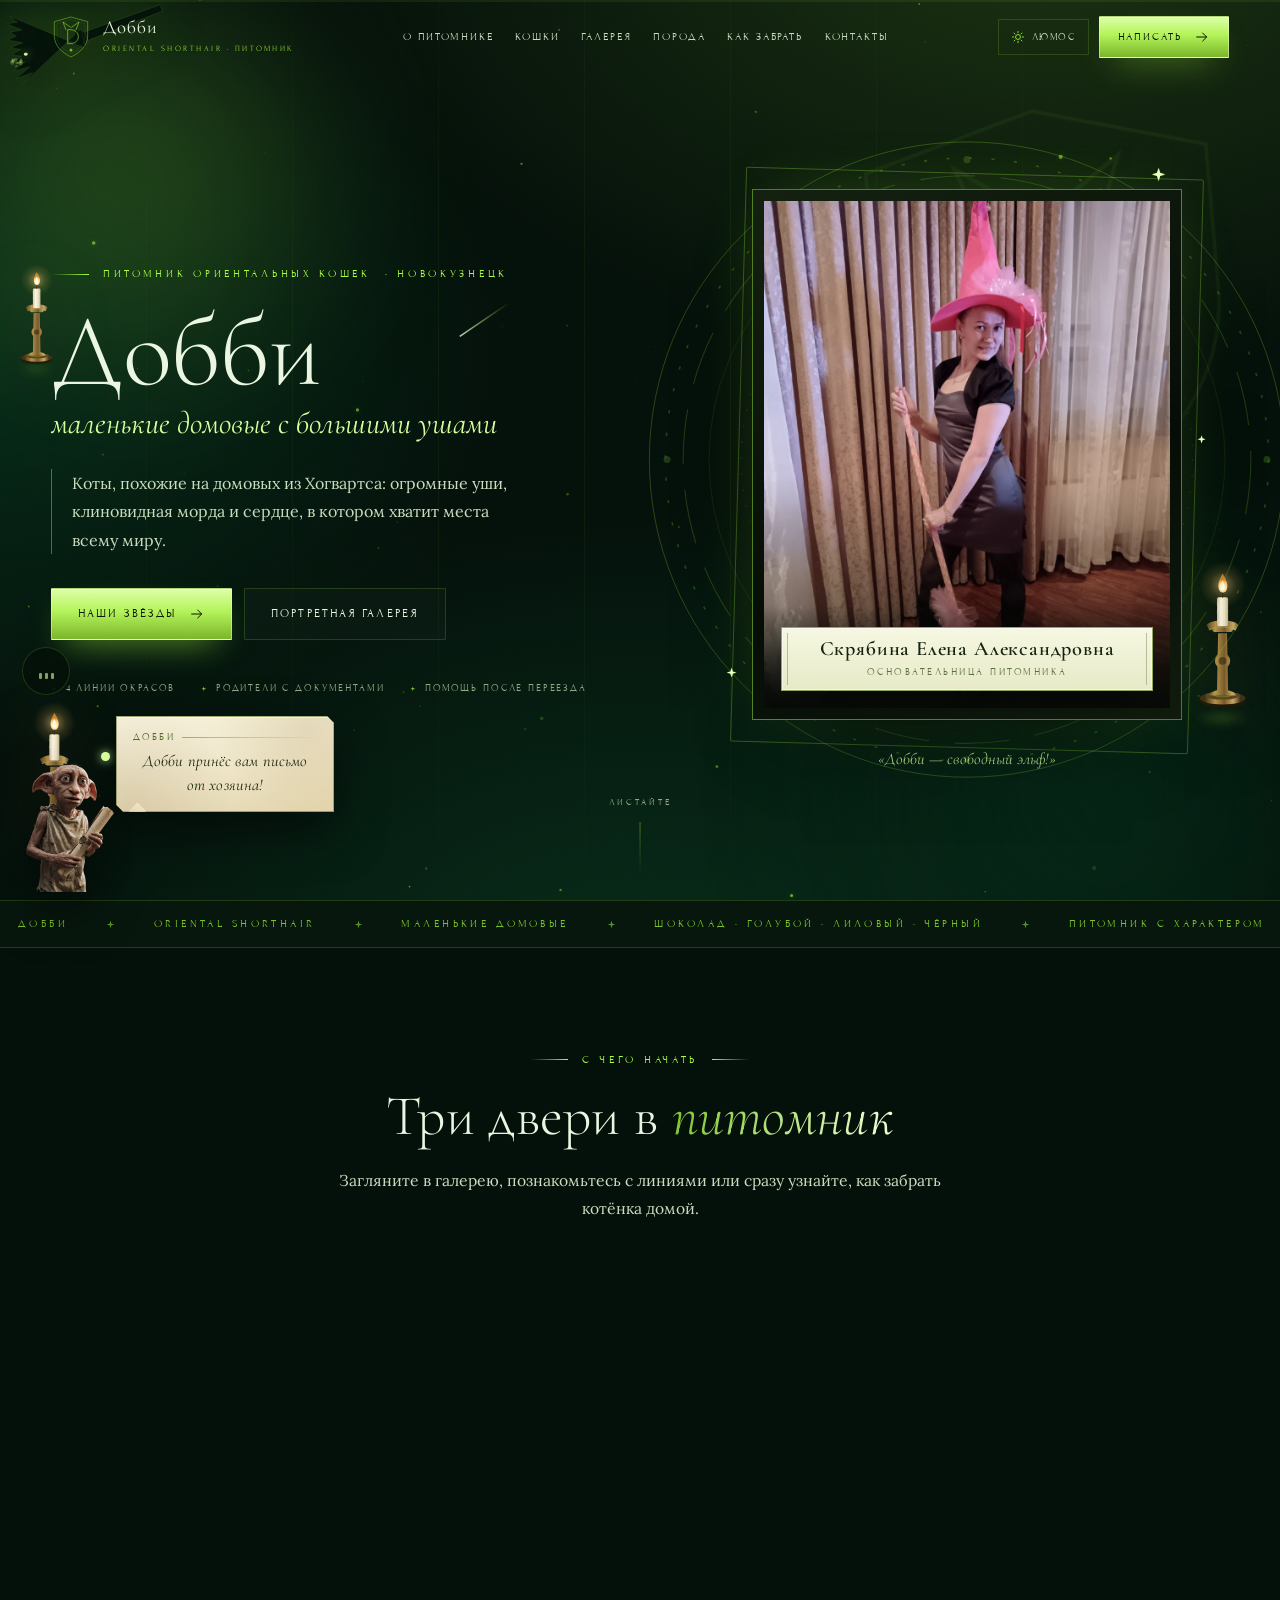
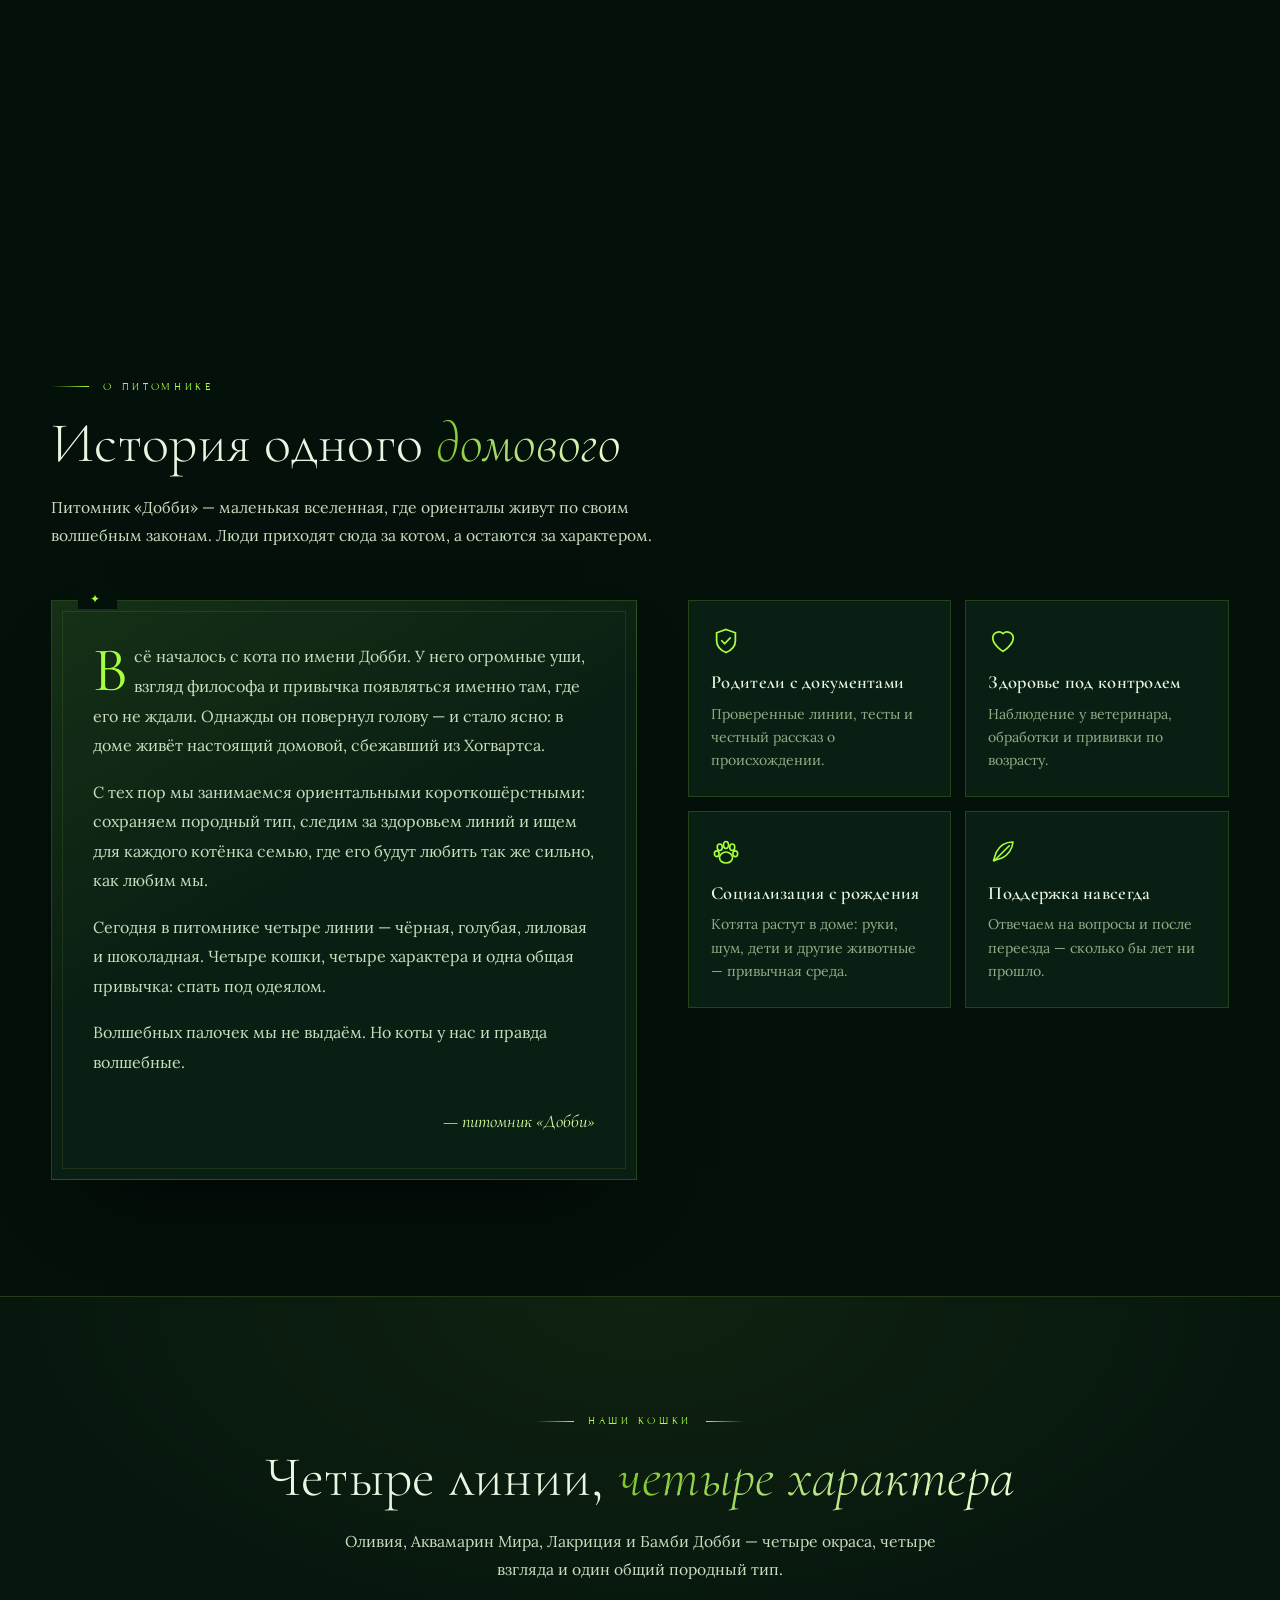
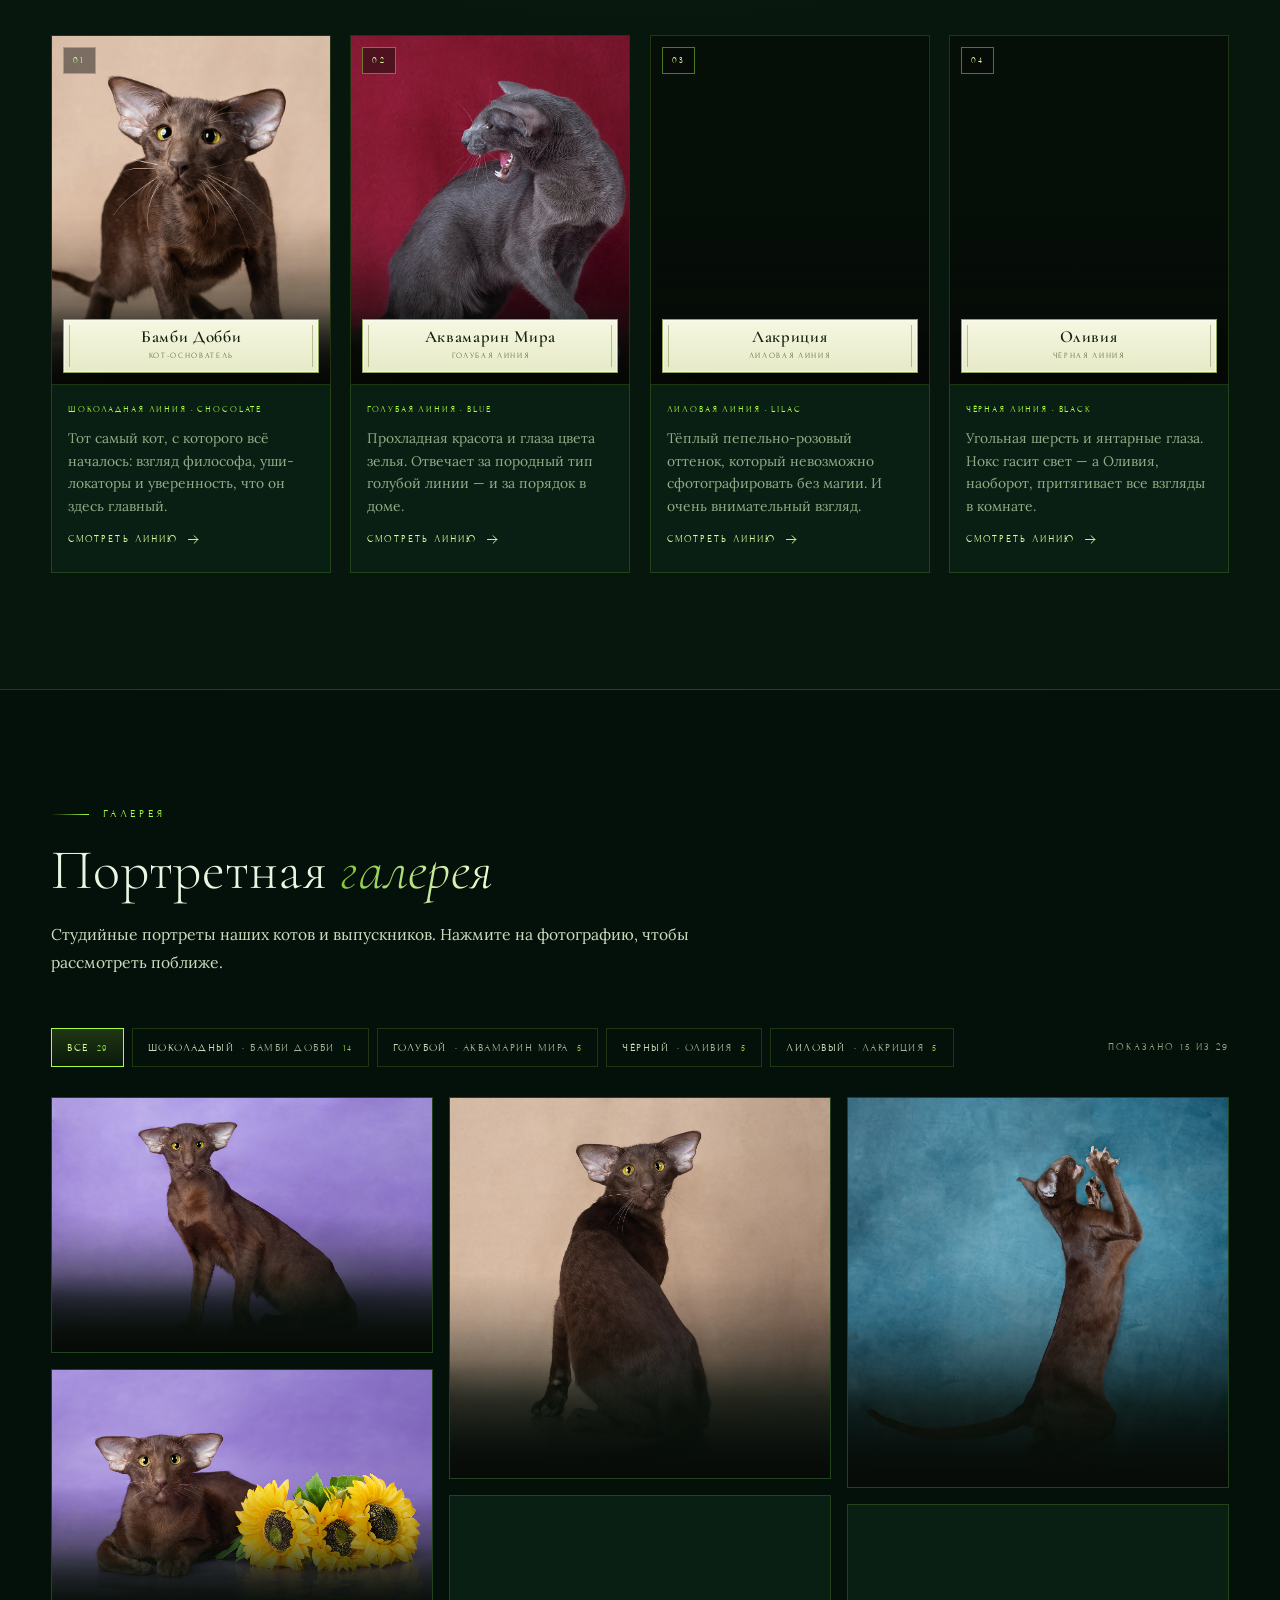
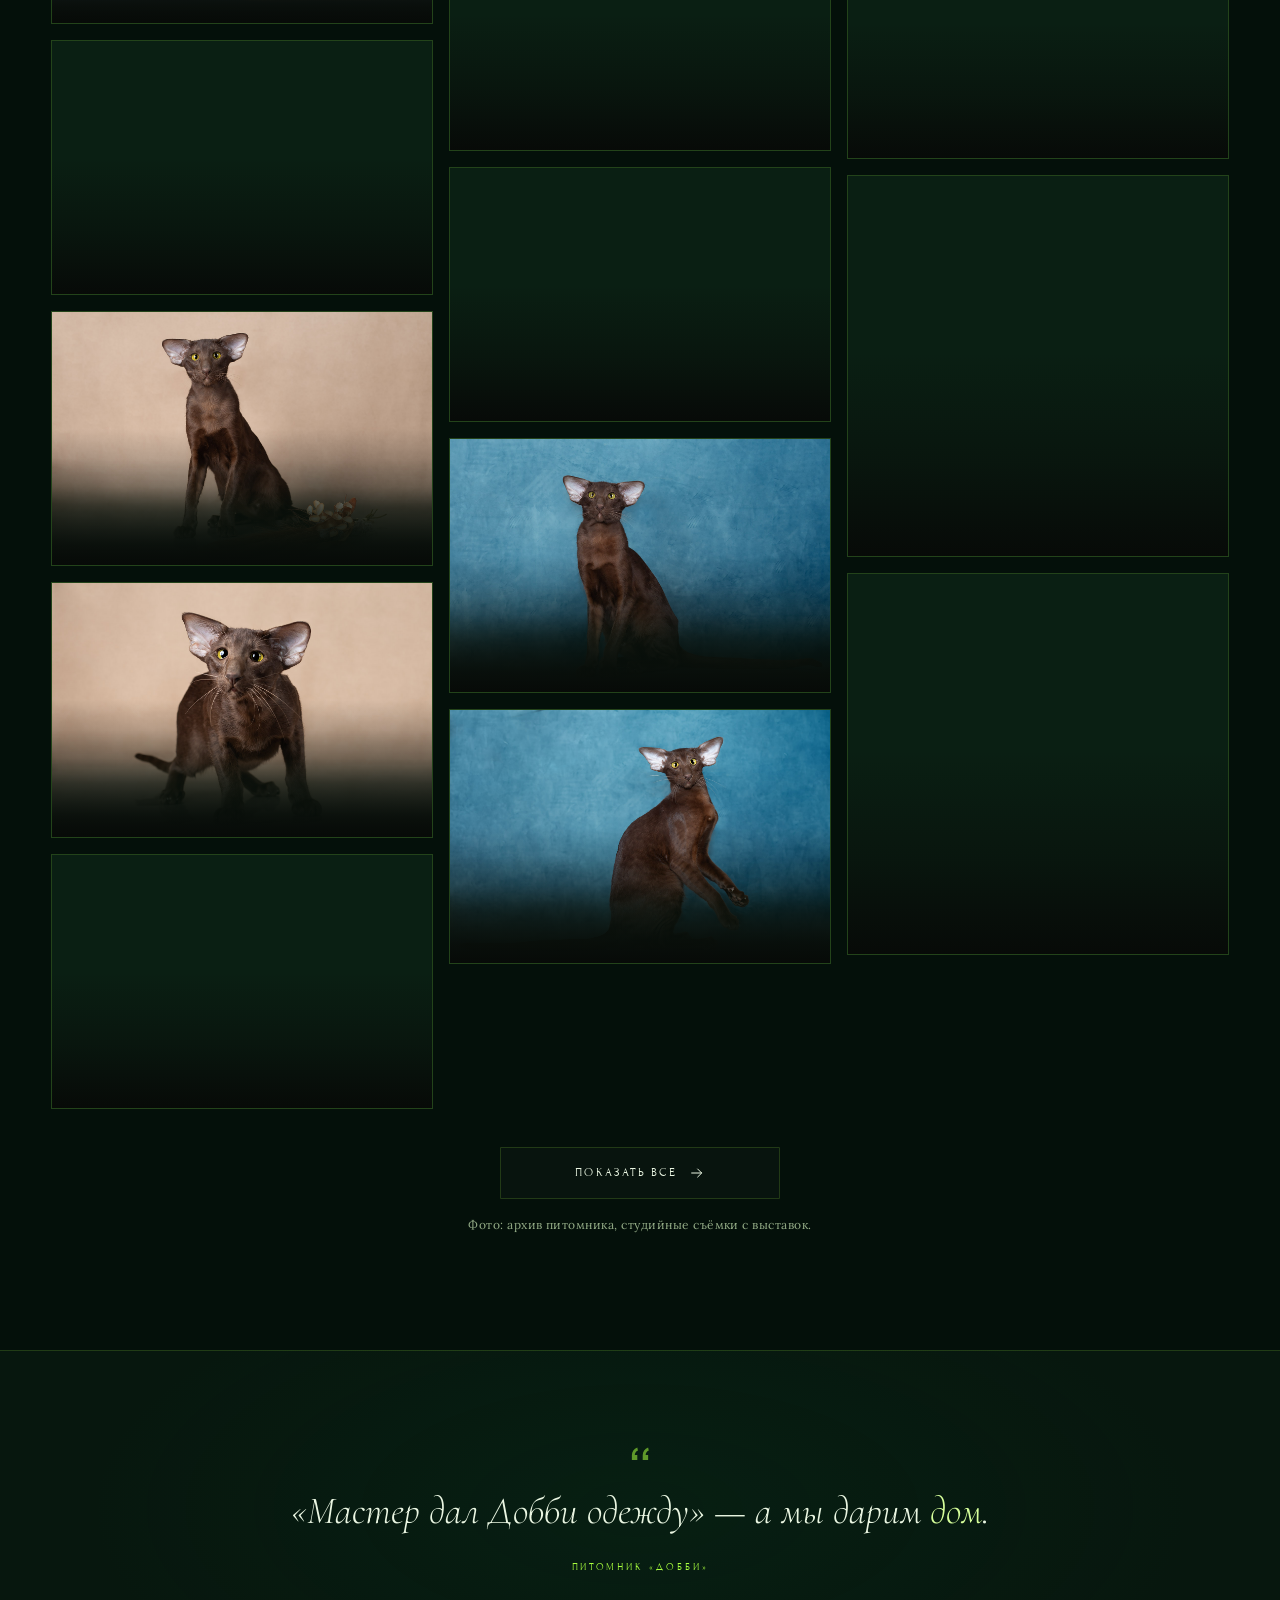
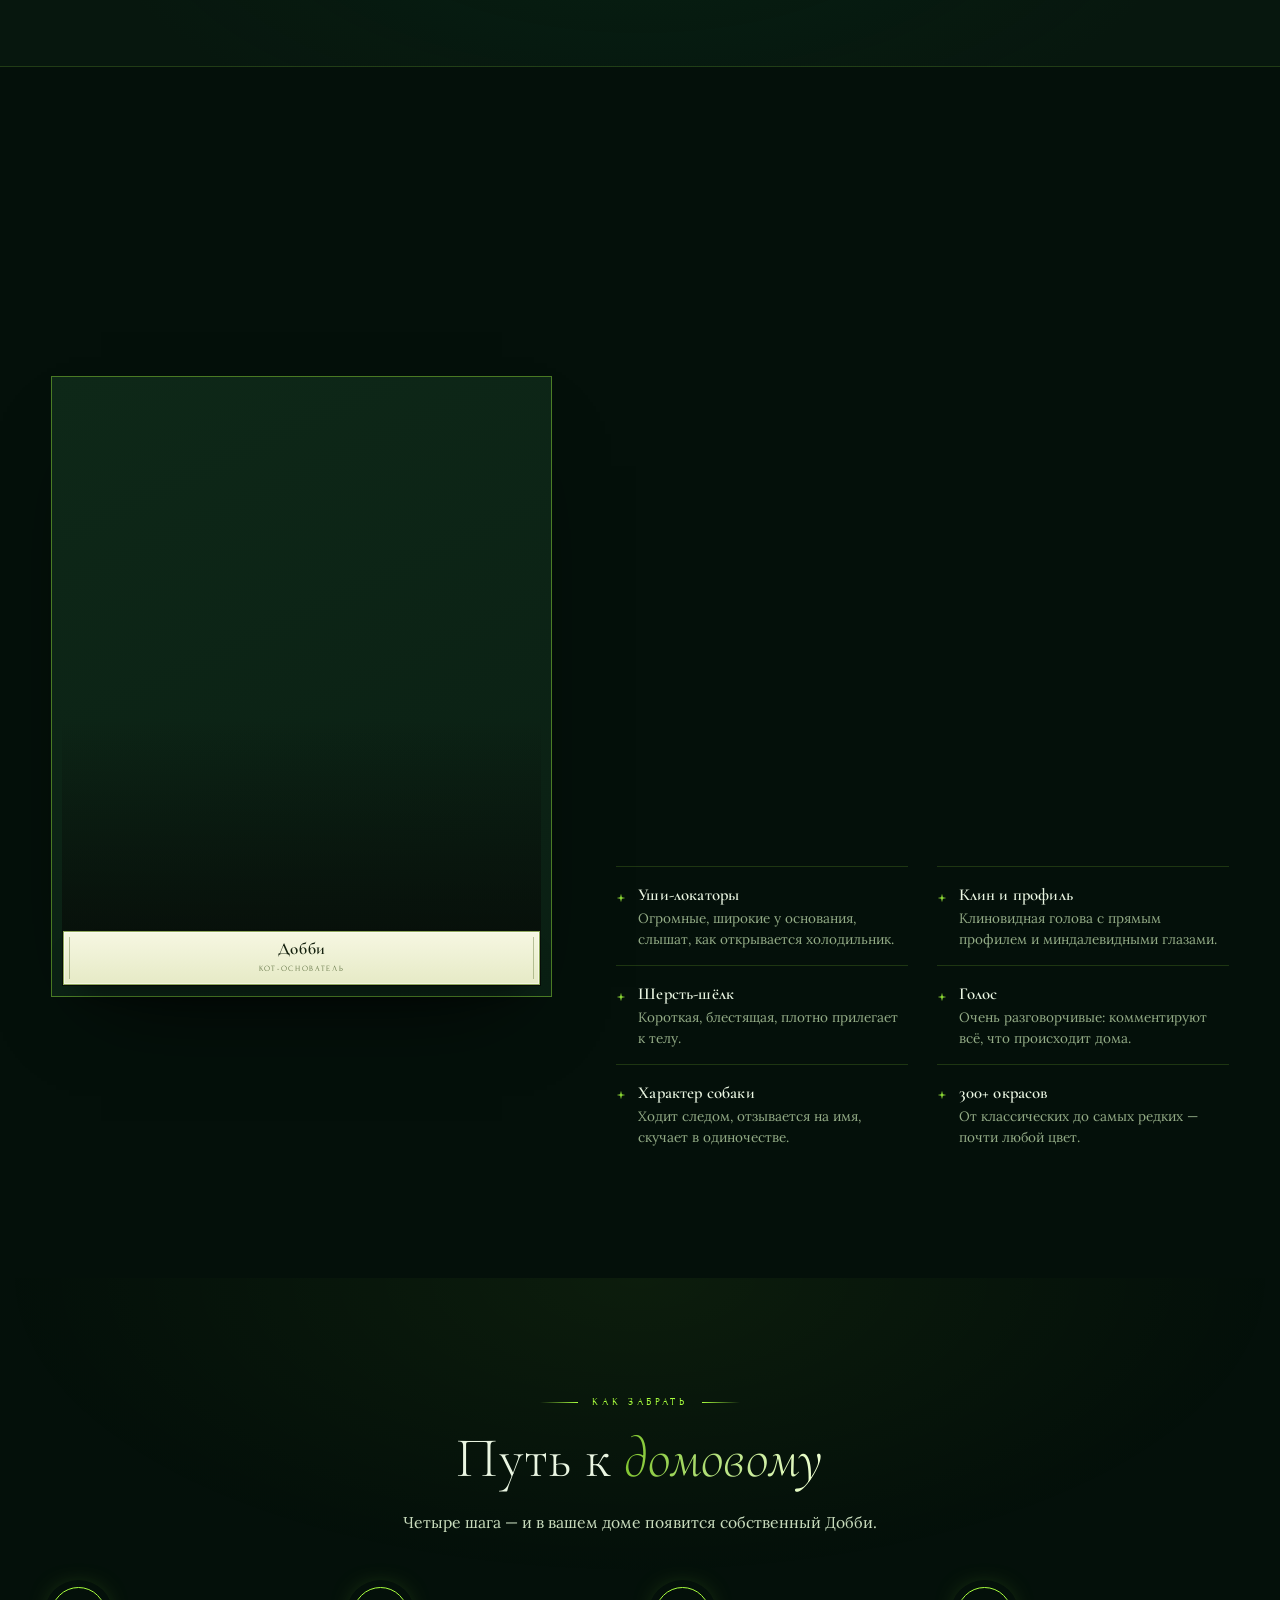
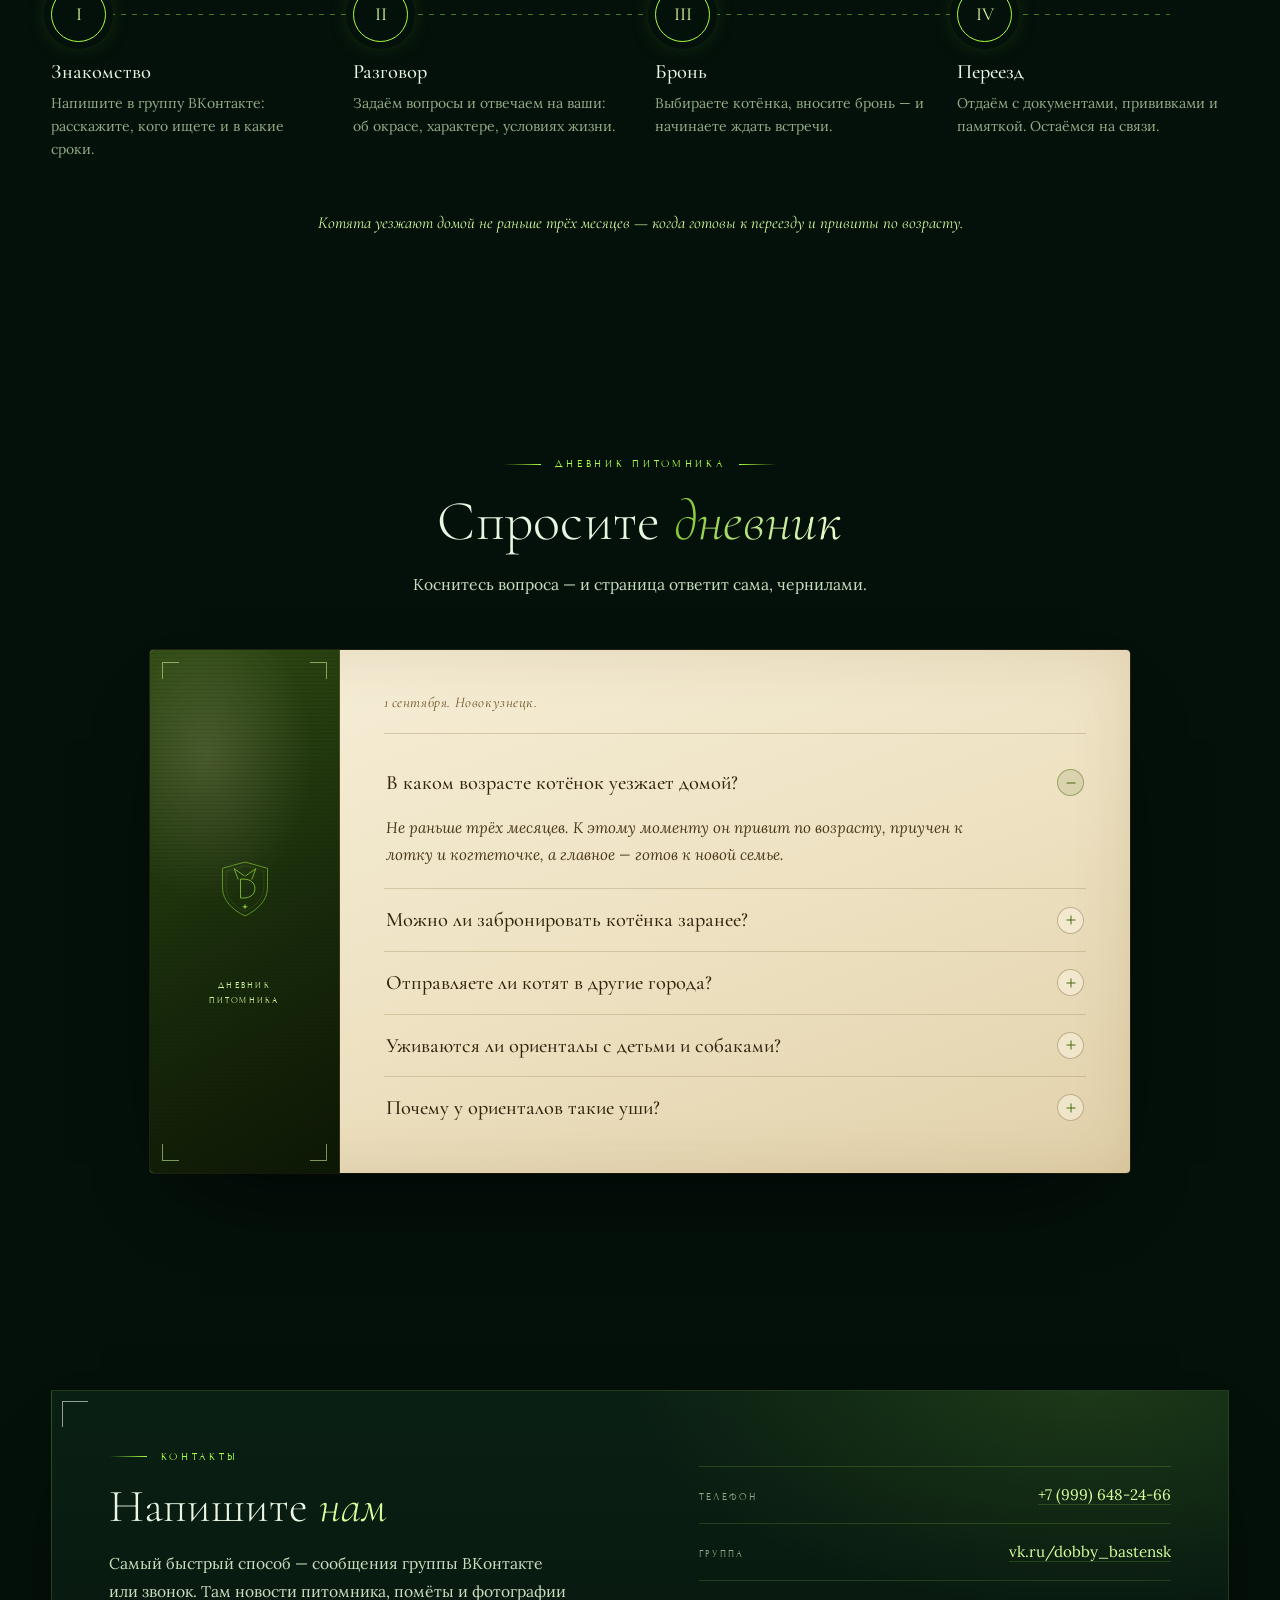
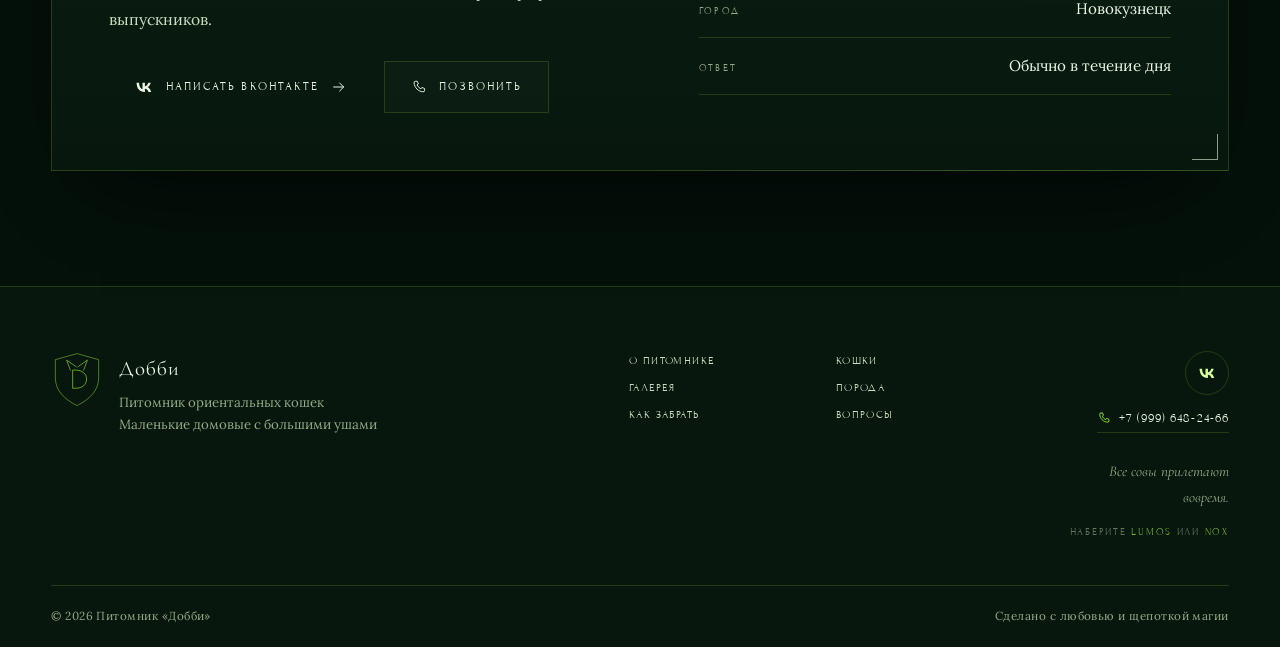
==== index.html @ 5936ac5d "Add files via upload" ====
<!DOCTYPE html>
<html lang="ru" data-theme="dark">
<head>
<meta charset="utf-8">
<meta name="viewport" content="width=device-width, initial-scale=1">
<title>Питомник ориентальных кошек «Добби» — Новокузнецк</title>
<meta name="description" content="Питомник ориентальных кошек «Добби» в Новокузнецке: шоколадная, голубая, лиловая и чёрная линии. Коты с характером домового из Хогвартса — огромные уши, клиновидная морда и сердце нараспашку.">
<meta name="theme-color" content="#04100a">
<meta name="color-scheme" content="dark light">
<meta property="og:type" content="website">
<meta property="og:title" content="Питомник ориентальных кошек «Добби»">
<meta property="og:description" content="Маленькие домовые с огромными ушами. Ориенталы шоколадного, голубого, лилового и чёрного окрасов.">
<meta property="og:image" content="assets/img/full/dobby-2292.jpg">
<meta property="og:locale" content="ru_RU">
<meta property="og:site_name" content="Питомник «Добби»">
<link rel="icon" href="data:image/svg+xml,%3Csvg xmlns='http://www.w3.org/2000/svg' viewBox='0 0 64 64'%3E%3Crect width='64' height='64' rx='12' fill='%2304100a'/%3E%3Cpath d='M32 8 54 15v17c0 12-9 19-22 24C19 51 10 44 10 32V15z' fill='none' stroke='%23a8ff3e' stroke-width='2'/%3E%3Ctext x='32' y='43' font-family='Georgia,serif' font-size='26' fill='%23d6ff9b' text-anchor='middle'%3ED%3C/text%3E%3C/svg%3E">
<link rel="preload" as="image" href="assets/img/full/dobby-2292.jpg">
<link rel="stylesheet" href="assets/css/fonts.css">
<link rel="stylesheet" href="assets/css/style.css">
<script>if (location.search.indexOf("static") !== -1) document.documentElement.classList.add("static");</script>
<script type="application/ld+json">
{
  "@context": "https://schema.org",
  "@type": "Organization",
  "name": "Питомник ориентальных кошек «Добби»",
  "alternateName": "Dobby Oriental Cattery",
  "description": "Питомник ориентальных короткошёрстных кошек: шоколадная, голубая, лиловая и чёрная линии.",
  "telephone": "+7-999-648-24-66",
  "address": {
    "@type": "PostalAddress",
    "addressLocality": "Новокузнецк",
    "addressCountry": "RU"
  },
  "sameAs": ["https://vk.ru/dobby_bastensk"],
  "logo": "assets/img/full/dobby-2292.jpg"
}
</script>
</head>
<body>

<a class="skip" href="#about">Перейти к содержанию</a>
<div class="grain" aria-hidden="true"></div>
<div class="cursor-glow" id="cursorGlow" aria-hidden="true"></div>

<canvas class="spark-layer" id="sparks" aria-hidden="true"></canvas>
<div class="progress" aria-hidden="true"><span class="progress__bar" id="progressBar"></span></div>

<div class="rail" id="rail" aria-hidden="true">
  <span class="rail__line"><i class="rail__fill" id="railFill"></i></span>
  <span class="rail__paw" data-at="0.2"><svg class="icon"><use href="#i-paw"></use></svg></span>
  <span class="rail__paw" data-at="0.44"><svg class="icon"><use href="#i-paw"></use></svg></span>
  <span class="rail__paw" data-at="0.68"><svg class="icon"><use href="#i-paw"></use></svg></span>
  <span class="rail__paw" data-at="0.9"><svg class="icon"><use href="#i-paw"></use></svg></span>
  <span class="rail__tip" id="railTip"></span>
</div>

<svg width="0" height="0" class="sprite" aria-hidden="true" focusable="false">
  <defs>
    <symbol id="i-star4" viewBox="0 0 24 24"><path d="M12 1.6l2.05 8.35L22.4 12l-8.35 2.05L12 22.4l-2.05-8.35L1.6 12l8.35-2.05z"/></symbol>
    <symbol id="i-arrow" viewBox="0 0 24 24"><path d="M4 12h15M13 6l6 6-6 6" fill="none" stroke="currentColor" stroke-width="1.5" stroke-linecap="round" stroke-linejoin="round"/></symbol>
    <symbol id="i-up" viewBox="0 0 24 24"><path d="M12 20V5M6 11l6-6 6 6" fill="none" stroke="currentColor" stroke-width="1.4" stroke-linecap="round" stroke-linejoin="round"/></symbol>
    <symbol id="i-close" viewBox="0 0 24 24"><path d="M6 6l12 12M18 6L6 18" fill="none" stroke="currentColor" stroke-width="1.4" stroke-linecap="round"/></symbol>
    <symbol id="i-left" viewBox="0 0 24 24"><path d="M15 5l-7 7 7 7" fill="none" stroke="currentColor" stroke-width="1.4" stroke-linecap="round" stroke-linejoin="round"/></symbol>
    <symbol id="i-right" viewBox="0 0 24 24"><path d="M9 5l7 7-7 7" fill="none" stroke="currentColor" stroke-width="1.4" stroke-linecap="round" stroke-linejoin="round"/></symbol>
    <symbol id="i-sun" viewBox="0 0 24 24"><circle cx="12" cy="12" r="4.2" fill="none" stroke="currentColor" stroke-width="1.4"/><path d="M12 2.5v2.2M12 19.3v2.2M2.5 12h2.2M19.3 12h2.2M5.2 5.2l1.6 1.6M17.2 17.2l1.6 1.6M18.8 5.2l-1.6 1.6M6.8 17.2l-1.6 1.6" fill="none" stroke="currentColor" stroke-width="1.4" stroke-linecap="round"/></symbol>
    <symbol id="i-moon" viewBox="0 0 24 24"><path d="M20 14.5A8.5 8.5 0 019.5 4a8.5 8.5 0 1010.5 10.5z" fill="none" stroke="currentColor" stroke-width="1.4" stroke-linejoin="round"/></symbol>
    <symbol id="i-shield" viewBox="0 0 24 24"><path d="M12 2.8l7.5 2.6v6.3c0 4.6-3.2 7.6-7.5 9.5-4.3-1.9-7.5-4.9-7.5-9.5V5.4z" fill="none" stroke="currentColor" stroke-width="1.4"/><path d="M8.6 11.8l2.3 2.4 4.5-4.7" fill="none" stroke="currentColor" stroke-width="1.4" stroke-linecap="round" stroke-linejoin="round"/></symbol>
    <symbol id="i-heart" viewBox="0 0 24 24"><path d="M12 20.3S3.8 15.2 3.8 9.6A4.9 4.9 0 0112 6.1a4.9 4.9 0 018.2 3.5c0 5.6-8.2 10.7-8.2 10.7z" fill="none" stroke="currentColor" stroke-width="1.4" stroke-linejoin="round"/></symbol>
    <symbol id="i-paw" viewBox="0 0 24 24"><ellipse cx="7" cy="8.2" rx="2" ry="2.6" fill="none" stroke="currentColor" stroke-width="1.3"/><ellipse cx="12" cy="6.4" rx="2" ry="2.8" fill="none" stroke="currentColor" stroke-width="1.3"/><ellipse cx="17" cy="8.2" rx="2" ry="2.6" fill="none" stroke="currentColor" stroke-width="1.3"/><ellipse cx="19.4" cy="13.4" rx="1.9" ry="2.3" fill="none" stroke="currentColor" stroke-width="1.3"/><ellipse cx="4.6" cy="13.4" rx="1.9" ry="2.3" fill="none" stroke="currentColor" stroke-width="1.3"/><path d="M12 12c2.9 0 5.2 2.3 5.2 4.6 0 2.4-2.3 4.2-5.2 4.2s-5.2-1.8-5.2-4.2C6.8 14.3 9.1 12 12 12z" fill="none" stroke="currentColor" stroke-width="1.3"/></symbol>
    <symbol id="i-feather" viewBox="0 0 24 24"><path d="M20 4c-6 0-11 3.4-13.4 8.2L4.4 19l6.8-2.2C16 14.3 19.4 9.5 20 4z" fill="none" stroke="currentColor" stroke-width="1.3" stroke-linejoin="round"/><path d="M5 19L17 7" fill="none" stroke="currentColor" stroke-width="1.3" stroke-linecap="round"/></symbol>
    <symbol id="i-quote" viewBox="0 0 24 24"><path d="M9.5 6C6.4 7.3 4.5 9.9 4.5 13.2v4.3h5V13H7.2c0-2 .9-3.4 2.9-4.3zm10 0c-3.1 1.3-5 3.9-5 7.2v4.3h5V13h-2.3c0-2 .9-3.4 2.9-4.3z" fill="currentColor"/></symbol>
    <symbol id="i-crest" viewBox="0 0 120 132">
      <path d="M60 6 110 20v42c0 30-22 50-50 64C32 112 10 92 10 62V20Z" stroke="currentColor" stroke-width="1.2" fill="none"/>
      <path d="M60 14 102 26v36c0 25-18 42-42 54-24-12-42-29-42-54V26Z" stroke="currentColor" stroke-width=".6" opacity=".45" fill="none"/>
      <path d="M45 45 36 21l23 16M75 45l9-24-23 16" stroke="currentColor" stroke-width="1.5" stroke-linejoin="round" fill="none"/>
      <path d="M50 44v42h7c15 0 25-8.5 25-21s-10-21-25-21Z" stroke="currentColor" stroke-width="1.6" stroke-linejoin="round" fill="none"/>
      <path d="M60 99l1.7 4.6 4.6 1.7-4.6 1.7-1.7 4.6-1.7-4.6-4.6-1.7 4.6-1.7z" fill="currentColor" opacity=".85"/>
    </symbol>
    <symbol id="i-vk" viewBox="0 0 24 24"><path d="M12.8 17.9c-6 0-9.6-4.2-9.7-11.1h3c.1 5.1 2.4 7.3 4.1 7.7V6.8h2.9v4.4c1.7-.2 3.4-2.1 4-4.4h2.9c-.4 2.7-2.2 4.6-3.5 5.4 1.3.7 3.4 2.4 4.1 5.7h-3.2c-.6-2-2.1-3.6-4.3-3.8v3.8z" fill="currentColor"/></symbol>
    <symbol id="i-phone" viewBox="0 0 24 24"><path d="M6.7 3.4h2.8l1.6 4-2.1 1.5a12 12 0 005.9 5.9l1.5-2.1 4 1.6v2.8a2.1 2.1 0 01-2.3 2.1C11.1 18.9 5.1 12.9 4.6 5.7a2.1 2.1 0 012.1-2.3z" fill="none" stroke="currentColor" stroke-width="1.4" stroke-linejoin="round"/></symbol>
  </defs>
</svg>

<header class="header" id="header">
  <a class="brand" href="#home" aria-label="Добби — на главную">
    <svg class="crest brand__crest" viewBox="0 0 120 132" fill="none" aria-hidden="true">
      <path d="M60 6 110 20v42c0 30-22 50-50 64C32 112 10 92 10 62V20Z" stroke="currentColor" stroke-width="1.2"/>
      <path d="M60 14 102 26v36c0 25-18 42-42 54-24-12-42-29-42-54V26Z" stroke="currentColor" stroke-width=".6" opacity=".45"/>
      <path d="M45 45 36 21l23 16M75 45l9-24-23 16" stroke="currentColor" stroke-width="1.5" stroke-linejoin="round"/>
      <path d="M50 44v42h7c15 0 25-8.5 25-21s-10-21-25-21Z" stroke="currentColor" stroke-width="1.6" stroke-linejoin="round"/>
      <path d="M60 99l1.7 4.6 4.6 1.7-4.6 1.7-1.7 4.6-1.7-4.6-4.6-1.7 4.6-1.7z" fill="currentColor" opacity=".85"/>
    </svg>
    <span class="brand__text">
      <span class="brand__name">Добби</span>
      <span class="brand__sub">Oriental Shorthair · питомник</span>
    </span>
  </a>

  <nav class="nav" id="nav" aria-label="Основная навигация">
    <ul class="nav__list">
      <li><a class="nav__link" href="#about">О питомнике</a></li>
      <li><a class="nav__link" href="#stars">Кошки</a></li>
      <li><a class="nav__link" href="#gallery">Галерея</a></li>
      <li><a class="nav__link" href="#breed">Порода</a></li>
      <li><a class="nav__link" href="#path">Как забрать</a></li>
      <li><a class="nav__link" href="#contacts">Контакты</a></li>
      <li class="nav__item--cta"><a class="nav__link" href="https://vk.ru/dobby_bastensk" target="_blank" rel="noopener">Написать в VK</a></li>
      <li class="nav__item--cta"><a class="nav__link" href="tel:+79996482466">Позвонить</a></li>
    </ul>
  </nav>

  <div class="header__actions">
    <button class="theme-toggle" id="themeToggle" type="button" aria-label="Переключить освещение">
      <svg class="icon theme-toggle__sun"><use href="#i-sun"></use></svg>
      <svg class="icon theme-toggle__moon"><use href="#i-moon"></use></svg>
      <span class="theme-toggle__label"><span class="lbl-dark">Люмос</span><span class="lbl-light">Нокс</span></span>
    </button>
    <a class="btn btn--gold btn--sm header__cta" href="https://vk.ru/dobby_bastensk" target="_blank" rel="noopener">
      <span>Написать</span>
      <svg class="icon"><use href="#i-arrow"></use></svg>
    </a>
    <button class="burger" id="burger" type="button" aria-label="Открыть меню" aria-expanded="false" aria-controls="nav">
      <span></span><span></span><span></span>
    </button>
  </div>
</header>

<main id="main">

  <!-- ============ HERO ============ -->
  <section class="hero" id="home">
    <canvas class="hero__dust" id="dust" aria-hidden="true"></canvas>
    <div class="hero__lines" aria-hidden="true"></div>
    <div class="hero__glow hero__glow--a" aria-hidden="true"></div>
    <div class="hero__glow hero__glow--b" aria-hidden="true"></div>
    <div class="hero__seal" aria-hidden="true">
      <svg viewBox="0 0 120 132" fill="none">
        <path d="M60 6 110 20v42c0 30-22 50-50 64C32 112 10 92 10 62V20Z" stroke="currentColor" stroke-width="1"/>
        <path d="M45 45 36 21l23 16M75 45l9-24-23 16" stroke="currentColor" stroke-width="1.2"/>
        <path d="M50 44v42h7c15 0 25-8.5 25-21s-10-21-25-21Z" stroke="currentColor" stroke-width="1.2"/>
      </svg>
    </div>
    <div class="candlestick candlestick--1" aria-hidden="true">
      <svg viewBox="0 0 100 260" fill="none">
        <defs>
          <linearGradient id="brass1" x1="24" y1="0" x2="76" y2="0" gradientUnits="userSpaceOnUse">
            <stop stop-color="#3f3216"/><stop offset=".3" stop-color="#b8924e"/><stop offset=".55" stop-color="#7a5c2a"/><stop offset=".8" stop-color="#caa765"/><stop offset="1" stop-color="#3f3216"/>
          </linearGradient>
          <linearGradient id="wax1" x1="42" y1="0" x2="58" y2="0" gradientUnits="userSpaceOnUse">
            <stop stop-color="#cfc3a0"/><stop offset=".35" stop-color="#fbf6e3"/><stop offset=".7" stop-color="#ece2c4"/><stop offset="1" stop-color="#bfb28d"/>
          </linearGradient>
          <radialGradient id="halo1" cx="50" cy="78" r="34" gradientUnits="userSpaceOnUse">
            <stop stop-color="#ffd894" stop-opacity=".5"/><stop offset=".55" stop-color="#ffc76a" stop-opacity=".14"/><stop offset="1" stop-color="#ffc76a" stop-opacity="0"/>
          </radialGradient>
          <radialGradient id="flame1" cx="50" cy="82" r="12" gradientUnits="userSpaceOnUse">
            <stop stop-color="#fffbe8"/><stop offset=".4" stop-color="#ffe7a6"/><stop offset=".75" stop-color="#ffb64d"/><stop offset="1" stop-color="#ff9a2e" stop-opacity=".7"/>
          </radialGradient>
        </defs>
        <circle cx="50" cy="78" r="34" fill="url(#halo1)"/>
        <ellipse cx="50" cy="247" rx="33" ry="9" fill="#241a09" opacity=".85"/>
        <ellipse cx="50" cy="242" rx="33" ry="9" fill="url(#brass1)"/>
        <ellipse cx="50" cy="238" rx="24" ry="6" fill="#5c451f"/>
        <path d="M30 238c4-11 36-11 40 0Z" fill="url(#brass1)"/>
        <ellipse cx="50" cy="236" rx="14" ry="4" stroke="#a8ff3e" stroke-opacity=".4"/>
        <path d="M42 234 43.5 148h13L58 234Z" fill="url(#brass1)"/>
        <circle cx="50" cy="188" r="11" fill="url(#brass1)"/>
        <circle cx="50" cy="188" r="5.5" fill="#332610" opacity=".6"/>
        <rect x="35" y="136" width="30" height="10" rx="4" fill="url(#brass1)"/>
        <path d="M27 136c8-9 38-9 46 0l-4 8c-12-6-26-6-38 0Z" fill="url(#brass1)"/>
        <path d="M30 143c12-5 28-5 40 0" stroke="#a8ff3e" stroke-opacity=".35"/>
        <rect x="42" y="96" width="16" height="42" rx="2.5" fill="url(#wax1)"/>
        <path d="M42 104c3 5 3 9 0 14" stroke="#fffdf2" stroke-width="1.2" opacity=".5"/>
        <path d="M50 96v-8" stroke="#3a2e18" stroke-width="1.5" stroke-linecap="round"/>
        <g class="candle-flame">
          <path d="M50 62c7 10 8.5 18 5.5 24-2 4-8 4-10 0-3-6-1.5-14 4.5-24Z" fill="url(#flame1)"/>
          <path d="M50 72c3 5 3.8 9 2.4 12-1 1.8-3.8 1.8-4.8 0-1.6-3-1-7 2.4-12Z" fill="#fffdf2" opacity=".9"/>
          <circle cx="50" cy="84" r="2" fill="#fff" opacity=".8"/>
        </g>
      </svg>
      <span class="candlestick__spark"></span>
      <span class="candlestick__spark candlestick__spark--2"></span>
    </div>

    <div class="candlestick candlestick--2" aria-hidden="true">
      <svg viewBox="0 0 100 260" fill="none">
        <defs>
          <linearGradient id="brass2" x1="24" y1="0" x2="76" y2="0" gradientUnits="userSpaceOnUse">
            <stop stop-color="#3f3216"/><stop offset=".3" stop-color="#b8924e"/><stop offset=".55" stop-color="#7a5c2a"/><stop offset=".8" stop-color="#caa765"/><stop offset="1" stop-color="#3f3216"/>
          </linearGradient>
          <linearGradient id="wax2" x1="42" y1="0" x2="58" y2="0" gradientUnits="userSpaceOnUse">
            <stop stop-color="#cfc3a0"/><stop offset=".35" stop-color="#fbf6e3"/><stop offset=".7" stop-color="#ece2c4"/><stop offset="1" stop-color="#bfb28d"/>
          </linearGradient>
          <radialGradient id="halo2" cx="50" cy="78" r="34" gradientUnits="userSpaceOnUse">
            <stop stop-color="#ffd894" stop-opacity=".5"/><stop offset=".55" stop-color="#ffc76a" stop-opacity=".14"/><stop offset="1" stop-color="#ffc76a" stop-opacity="0"/>
          </radialGradient>
          <radialGradient id="flame2" cx="50" cy="82" r="12" gradientUnits="userSpaceOnUse">
            <stop stop-color="#fffbe8"/><stop offset=".4" stop-color="#ffe7a6"/><stop offset=".75" stop-color="#ffb64d"/><stop offset="1" stop-color="#ff9a2e" stop-opacity=".7"/>
          </radialGradient>
        </defs>
        <circle cx="50" cy="78" r="34" fill="url(#halo2)"/>
        <ellipse cx="50" cy="247" rx="33" ry="9" fill="#241a09" opacity=".85"/>
        <ellipse cx="50" cy="242" rx="33" ry="9" fill="url(#brass2)"/>
        <ellipse cx="50" cy="238" rx="24" ry="6" fill="#5c451f"/>
        <path d="M30 238c4-11 36-11 40 0Z" fill="url(#brass2)"/>
        <ellipse cx="50" cy="236" rx="14" ry="4" stroke="#a8ff3e" stroke-opacity=".4"/>
        <path d="M42 234 43.5 148h13L58 234Z" fill="url(#brass2)"/>
        <circle cx="50" cy="188" r="11" fill="url(#brass2)"/>
        <circle cx="50" cy="188" r="5.5" fill="#332610" opacity=".6"/>
        <rect x="35" y="136" width="30" height="10" rx="4" fill="url(#brass2)"/>
        <path d="M27 136c8-9 38-9 46 0l-4 8c-12-6-26-6-38 0Z" fill="url(#brass2)"/>
        <path d="M30 143c12-5 28-5 40 0" stroke="#a8ff3e" stroke-opacity=".35"/>
        <rect x="42" y="96" width="16" height="42" rx="2.5" fill="url(#wax2)"/>
        <path d="M42 104c3 5 3 9 0 14" stroke="#fffdf2" stroke-width="1.2" opacity=".5"/>
        <path d="M50 96v-8" stroke="#3a2e18" stroke-width="1.5" stroke-linecap="round"/>
        <g class="candle-flame">
          <path d="M50 62c7 10 8.5 18 5.5 24-2 4-8 4-10 0-3-6-1.5-14 4.5-24Z" fill="url(#flame2)"/>
          <path d="M50 72c3 5 3.8 9 2.4 12-1 1.8-3.8 1.8-4.8 0-1.6-3-1-7 2.4-12Z" fill="#fffdf2" opacity=".9"/>
          <circle cx="50" cy="84" r="2" fill="#fff" opacity=".8"/>
        </g>
      </svg>
      <span class="candlestick__spark"></span>
      <span class="candlestick__spark candlestick__spark--2"></span>
    </div>

    <div class="candlestick candlestick--3" aria-hidden="true">
      <svg viewBox="0 0 100 260" fill="none">
        <defs>
          <linearGradient id="brass3" x1="24" y1="0" x2="76" y2="0" gradientUnits="userSpaceOnUse">
            <stop stop-color="#3f3216"/><stop offset=".3" stop-color="#b8924e"/><stop offset=".55" stop-color="#7a5c2a"/><stop offset=".8" stop-color="#caa765"/><stop offset="1" stop-color="#3f3216"/>
          </linearGradient>
          <linearGradient id="wax3" x1="42" y1="0" x2="58" y2="0" gradientUnits="userSpaceOnUse">
            <stop stop-color="#cfc3a0"/><stop offset=".35" stop-color="#fbf6e3"/><stop offset=".7" stop-color="#ece2c4"/><stop offset="1" stop-color="#bfb28d"/>
          </linearGradient>
          <radialGradient id="halo3" cx="50" cy="78" r="34" gradientUnits="userSpaceOnUse">
            <stop stop-color="#ffd894" stop-opacity=".5"/><stop offset=".55" stop-color="#ffc76a" stop-opacity=".14"/><stop offset="1" stop-color="#ffc76a" stop-opacity="0"/>
          </radialGradient>
          <radialGradient id="flame3" cx="50" cy="82" r="12" gradientUnits="userSpaceOnUse">
            <stop stop-color="#fffbe8"/><stop offset=".4" stop-color="#ffe7a6"/><stop offset=".75" stop-color="#ffb64d"/><stop offset="1" stop-color="#ff9a2e" stop-opacity=".7"/>
          </radialGradient>
        </defs>
        <circle cx="50" cy="78" r="34" fill="url(#halo3)"/>
        <ellipse cx="50" cy="247" rx="33" ry="9" fill="#241a09" opacity=".85"/>
        <ellipse cx="50" cy="242" rx="33" ry="9" fill="url(#brass3)"/>
        <ellipse cx="50" cy="238" rx="24" ry="6" fill="#5c451f"/>
        <path d="M30 238c4-11 36-11 40 0Z" fill="url(#brass3)"/>
        <ellipse cx="50" cy="236" rx="14" ry="4" stroke="#a8ff3e" stroke-opacity=".4"/>
        <path d="M42 234 43.5 148h13L58 234Z" fill="url(#brass3)"/>
        <circle cx="50" cy="188" r="11" fill="url(#brass3)"/>
        <circle cx="50" cy="188" r="5.5" fill="#332610" opacity=".6"/>
        <rect x="35" y="136" width="30" height="10" rx="4" fill="url(#brass3)"/>
        <path d="M27 136c8-9 38-9 46 0l-4 8c-12-6-26-6-38 0Z" fill="url(#brass3)"/>
        <path d="M30 143c12-5 28-5 40 0" stroke="#a8ff3e" stroke-opacity=".35"/>
        <rect x="42" y="96" width="16" height="42" rx="2.5" fill="url(#wax3)"/>
        <path d="M42 104c3 5 3 9 0 14" stroke="#fffdf2" stroke-width="1.2" opacity=".5"/>
        <path d="M50 96v-8" stroke="#3a2e18" stroke-width="1.5" stroke-linecap="round"/>
        <g class="candle-flame">
          <path d="M50 62c7 10 8.5 18 5.5 24-2 4-8 4-10 0-3-6-1.5-14 4.5-24Z" fill="url(#flame3)"/>
          <path d="M50 72c3 5 3.8 9 2.4 12-1 1.8-3.8 1.8-4.8 0-1.6-3-1-7 2.4-12Z" fill="#fffdf2" opacity=".9"/>
          <circle cx="50" cy="84" r="2" fill="#fff" opacity=".8"/>
        </g>
      </svg>
      <span class="candlestick__spark"></span>
      <span class="candlestick__spark candlestick__spark--2"></span>
    </div>

    <div class="broom" aria-hidden="true">
      <div class="broom__inner">
        <svg viewBox="0 0 345 180" fill="none">
          <path d="M176 66 L332 10 L337 23 L182 84 Z" fill="#04120a"/>
          <path d="M158 62 L184 70 L176 98 L150 90 Z" fill="#04120a"/>
          <path d="M168.0 60.0 L48.3 173.2 L67.8 150.3 L34.2 162.8 L62.2 138.4 L28.2 147.0 L51.9 128.5 L30.1 128.8 L45.0 116.4 L26.2 113.7 L43.2 102.7 L22.9 98.3 L47.7 88.7 L15.4 82.7 L34.2 75.2 L21.3 66.8 L46.2 62.3 L14.7 49.4 L36.1 46.1 L19.6 33.4 L178.0 100.0 Z" fill="#04120a"/>
          <path d="M176 66 L332 10 L337 23 L182 84 Z" fill="none" stroke="#7dc42a" stroke-opacity=".3" stroke-width="1"/>
          <path d="M168.0 60.0 L48.3 173.2 L67.8 150.3 L34.2 162.8 L62.2 138.4 L28.2 147.0 L51.9 128.5 L30.1 128.8 L45.0 116.4 L26.2 113.7 L43.2 102.7 L22.9 98.3 L47.7 88.7 L15.4 82.7 L34.2 75.2 L21.3 66.8 L46.2 62.3 L14.7 49.4 L36.1 46.1 L19.6 33.4 L178.0 100.0 Z" fill="none" stroke="#7dc42a" stroke-opacity=".22" stroke-width="1"/>
        </svg>
        <span class="broom__spark broom__spark--1"></span>
        <span class="broom__spark broom__spark--2"></span>
        <span class="broom__spark broom__spark--3"></span>
      </div>
    </div>

    <div class="container hero__inner">
      <div class="hero__copy">
        <p class="eyebrow">Питомник ориентальных кошек<span class="eyebrow__city"> · Новокузнецк</span></p>
        <h1 class="hero__title">
          <span class="hero__title-line">Добби</span>
        </h1>
        <p class="hero__tagline">маленькие домовые с большими ушами</p>
        <p class="hero__lead">Коты, похожие на домовых из Хогвартса: огромные уши, клиновидная морда и сердце, в котором хватит места всему миру.</p>
        <div class="hero__actions">
          <a class="btn btn--gold" href="#stars"><span>Наши звёзды</span><svg class="icon"><use href="#i-arrow"></use></svg></a>
          <a class="btn btn--ghost" href="#gallery"><span>Портретная галерея</span></a>
        </div>
        <ul class="hero__meta">
          <li><svg class="icon icon--star"><use href="#i-star4"></use></svg>4 линии окрасов</li>
          <li><svg class="icon icon--star"><use href="#i-star4"></use></svg>Родители с документами</li>
          <li><svg class="icon icon--star"><use href="#i-star4"></use></svg>Помощь после переезда</li>
        </ul>
      </div>

      <figure class="portrait" id="portrait">
        <div class="arcane" aria-hidden="true">
          <svg viewBox="0 0 400 400" fill="none" class="arcane__svg">
            <circle cx="200" cy="200" r="197" stroke="currentColor" stroke-width=".6" opacity=".55"/>
            <circle cx="200" cy="200" r="187" stroke="currentColor" stroke-width="1" stroke-dasharray="2 12" opacity=".5"/>
            <circle cx="200" cy="200" r="160" stroke="currentColor" stroke-width=".5" opacity=".25"/>
            <g class="arcane__spin" opacity=".4" stroke="currentColor" stroke-width=".7">
              <circle cx="200" cy="200" r="176" stroke-dasharray="34 16"/>
              <circle cx="200" cy="14" r="2.2" fill="currentColor" stroke="none"/>
              <circle cx="200" cy="386" r="2.2" fill="currentColor" stroke="none"/>
              <circle cx="14" cy="200" r="2.2" fill="currentColor" stroke="none"/>
              <circle cx="386" cy="200" r="2.2" fill="currentColor" stroke="none"/>
            </g>
            <g class="arcane__spin arcane__spin--slow" opacity=".32" stroke="currentColor" stroke-width=".7">
              <circle cx="200" cy="200" r="140" stroke-dasharray="1 9"/>
              <circle cx="200" cy="200" r="118"/>
            </g>
          </svg>
        </div>
        <span class="spark spark--1" aria-hidden="true"></span>
        <span class="spark spark--2" aria-hidden="true"></span>
        <span class="spark spark--3" aria-hidden="true"></span>
        <span class="mote mote--1" aria-hidden="true"></span>
        <span class="mote mote--2" aria-hidden="true"></span>
        <span class="mote mote--3" aria-hidden="true"></span>
        <span class="mote mote--4" aria-hidden="true"></span>
        <div class="portrait__frame">
          <div class="portrait__img">
            <img src="images/main2.jpg" alt="Скрябина Елена Александровна — основательница" width="500" height="600" fetchpriority="high">
          </div>
          <figcaption class="plaque">
            <span class="plaque__name">Скрябина Елена Александровна</span>
            <span class="plaque__sub">основательница питомника</span>
          </figcaption>
        </div>
        <p class="portrait__note">«Добби — свободный эльф!»</p>
      </figure>
    </div>

    <a class="hero__scroll" href="#about" aria-label="Листать вниз">
      <span>Листайте</span>
      <i aria-hidden="true"></i>
    </a>
  </section>

  <div class="ticker" aria-hidden="true">
    <div class="ticker__track">
      <div class="ticker__group">
        <span>Добби</span><svg class="icon icon--star"><use href="#i-star4"></use></svg>
        <span>Oriental Shorthair</span><svg class="icon icon--star"><use href="#i-star4"></use></svg>
        <span>Маленькие домовые</span><svg class="icon icon--star"><use href="#i-star4"></use></svg>
        <span>Шоколад · голубой · лиловый · чёрный</span><svg class="icon icon--star"><use href="#i-star4"></use></svg>
        <span>Питомник с характером</span><svg class="icon icon--star"><use href="#i-star4"></use></svg>
      </div>
      <div class="ticker__group">
        <span>Добби</span><svg class="icon icon--star"><use href="#i-star4"></use></svg>
        <span>Oriental Shorthair</span><svg class="icon icon--star"><use href="#i-star4"></use></svg>
        <span>Маленькие домовые</span><svg class="icon icon--star"><use href="#i-star4"></use></svg>
        <span>Шоколад · голубой · лиловый · чёрный</span><svg class="icon icon--star"><use href="#i-star4"></use></svg>
        <span>Питомник с характером</span><svg class="icon icon--star"><use href="#i-star4"></use></svg>
      </div>
    </div>
  </div>

  <!-- ============ PROMO ============ -->
  <section class="section section--promo" id="promo">
    <div class="container">
      <div class="section-head section-head--center" data-reveal>
        <p class="eyebrow">С чего начать</p>
        <h2>Три двери в <em>питомник</em></h2>
        <p class="lead">Загляните в галерею, познакомьтесь с линиями или сразу узнайте, как забрать котёнка домой.</p>
      </div>

      <div class="promo-cards">
        <a class="promo-card" href="#stars" aria-label="Наши кошки — перейти к разделу">
          <span class="promo-card__inner">
            <span class="promo-card__face promo-card__face--back" aria-hidden="true">
              <span class="promo-card__num">I</span>
              <span class="promo-card__frame">
                <svg class="crest promo-card__crest"><use href="#i-crest"></use></svg>
                <span class="promo-card__brand">Питомник «Добби»</span>
                <span class="promo-card__hint">переверните карту</span>
              </span>
            </span>
            <span class="promo-card__face promo-card__face--front">
              <span class="promo-card__frame">
                <svg class="icon promo-card__icon"><use href="#i-paw"></use></svg>
                <span class="promo-card__eyebrow">Четыре линии</span>
                <span class="promo-card__title">Наши кошки</span>
                <span class="promo-card__sep" aria-hidden="true"></span>
                <span class="promo-card__text">Оливия, Аквамарин Мира, Лакриция и Бамби Добби</span>
                <span class="promo-card__link">Открыть раздел <svg class="icon"><use href="#i-arrow"></use></svg></span>
              </span>
            </span>
          </span>
        </a>

        <a class="promo-card" href="#gallery" aria-label="Портретная галерея — перейти к разделу">
          <span class="promo-card__inner">
            <span class="promo-card__face promo-card__face--back" aria-hidden="true">
              <span class="promo-card__num">II</span>
              <span class="promo-card__frame">
                <svg class="crest promo-card__crest"><use href="#i-crest"></use></svg>
                <span class="promo-card__brand">Питомник «Добби»</span>
                <span class="promo-card__hint">переверните карту</span>
              </span>
            </span>
            <span class="promo-card__face promo-card__face--front">
              <span class="promo-card__frame">
                <svg class="icon promo-card__icon"><use href="#i-star4"></use></svg>
                <span class="promo-card__eyebrow">85 портретов</span>
                <span class="promo-card__title">Портретная галерея</span>
                <span class="promo-card__sep" aria-hidden="true"></span>
                <span class="promo-card__text">Студийные кадры всех окрасов, с фильтром по линиям</span>
                <span class="promo-card__link">Смотреть <svg class="icon"><use href="#i-arrow"></use></svg></span>
              </span>
            </span>
          </span>
        </a>

        <a class="promo-card" href="#path" aria-label="Путь к домовому — как забрать котёнка">
          <span class="promo-card__inner">
            <span class="promo-card__face promo-card__face--back" aria-hidden="true">
              <span class="promo-card__num">III</span>
              <span class="promo-card__frame">
                <svg class="crest promo-card__crest"><use href="#i-crest"></use></svg>
                <span class="promo-card__brand">Питомник «Добби»</span>
                <span class="promo-card__hint">переверните карту</span>
              </span>
            </span>
            <span class="promo-card__face promo-card__face--front">
              <span class="promo-card__frame">
                <svg class="icon promo-card__icon"><use href="#i-feather"></use></svg>
                <span class="promo-card__eyebrow">Как забрать</span>
                <span class="promo-card__title">Путь к домовому</span>
                <span class="promo-card__sep" aria-hidden="true"></span>
                <span class="promo-card__text">Четыре шага: знакомство, разговор, бронь, переезд</span>
                <span class="promo-card__link">Узнать <svg class="icon"><use href="#i-arrow"></use></svg></span>
              </span>
            </span>
          </span>
        </a>
      </div>
    </div>
  </section>

  <!-- ============ ABOUT ============ -->
  <section class="section" id="about">
    <div class="container">
      <div class="section-head" data-reveal>
        <p class="eyebrow">О питомнике</p>
        <h2>История одного <em>домового</em></h2>
        <p class="lead">Питомник «Добби» — маленькая вселенная, где ориенталы живут по своим волшебным законам. Люди приходят сюда за котом, а остаются за характером.</p>
      </div>

      <div class="about__grid">
        <article class="manuscript" data-reveal>
          <span class="manuscript__mark" aria-hidden="true">✦</span>
          <p>Всё началось с кота по имени Добби. У него огромные уши, взгляд философа и привычка появляться именно там, где его не ждали. Однажды он повернул голову — и стало ясно: в доме живёт настоящий домовой, сбежавший из Хогвартса.</p>
          <p>С тех пор мы занимаемся ориентальными короткошёрстными: сохраняем породный тип, следим за здоровьем линий и ищем для каждого котёнка семью, где его будут любить так же сильно, как любим мы.</p>
          <p>Сегодня в питомнике четыре линии — чёрная, голубая, лиловая и шоколадная. Четыре кошки, четыре характера и одна общая привычка: спать под одеялом.</p>
          <p>Волшебных палочек мы не выдаём. Но коты у нас и правда волшебные.</p>
          <p class="manuscript__sign">— питомник «Добби»</p>
        </article>

        <div class="vows">
          <article class="vow" data-reveal>
            <svg class="icon vow__icon"><use href="#i-shield"></use></svg>
            <h3>Родители с документами</h3>
            <p>Проверенные линии, тесты и честный рассказ о происхождении.</p>
          </article>
          <article class="vow" data-reveal>
            <svg class="icon vow__icon"><use href="#i-heart"></use></svg>
            <h3>Здоровье под контролем</h3>
            <p>Наблюдение у ветеринара, обработки и прививки по возрасту.</p>
          </article>
          <article class="vow" data-reveal>
            <svg class="icon vow__icon"><use href="#i-paw"></use></svg>
            <h3>Социализация с рождения</h3>
            <p>Котята растут в доме: руки, шум, дети и другие животные — привычная среда.</p>
          </article>
          <article class="vow" data-reveal>
            <svg class="icon vow__icon"><use href="#i-feather"></use></svg>
            <h3>Поддержка навсегда</h3>
            <p>Отвечаем на вопросы и после переезда — сколько бы лет ни прошло.</p>
          </article>
        </div>
      </div>
    </div>
  </section>

  <!-- ============ STARS ============ -->
  <section class="section section--stars" id="stars">
    <div class="container">
      <div class="section-head section-head--center" data-reveal>
        <p class="eyebrow">Наши кошки</p>
        <h2>Четыре линии, <em>четыре характера</em></h2>
        <p class="lead">Оливия, Аквамарин Мира, Лакриция и Бамби Добби — четыре окраса, четыре взгляда и один общий породный тип.</p>
      </div>

      <!-- ✏️ Имена и описания кошек можно менять -->
      <div class="stars">
        <article class="star-card" data-reveal>
          <div class="star-card__media">
            <img src="images/bambi-dobby/IMG_2229web.jpg" decoding="async" alt="Бамби Добби — шоколадный ориентал" loading="lazy" width="400" height="600">
            <span class="star-card__num">01</span>
            <div class="plaque plaque--card">
              <span class="plaque__name">Бамби Добби</span>
              <span class="plaque__sub">кот-основатель</span>
            </div>
          </div>
          <div class="star-card__body">
            <p class="role">Шоколадная линия · chocolate</p>
            <p>Тот самый кот, с которого всё началось: взгляд философа, уши-локаторы и уверенность, что он здесь главный.</p>
            <button class="link-filter" type="button" data-filter-target="choc">Смотреть линию <svg class="icon"><use href="#i-arrow"></use></svg></button>
          </div>
        </article>

        <article class="star-card" data-reveal>
          <div class="star-card__media">
            <img src="images/akvamarin-mira/IMG_2067web.jpg" decoding="async" alt="Аквамарин Мира — голубая ориентальная короткошёрстная с зелёными глазами" loading="lazy" width="600" height="600">
            <span class="star-card__num">02</span>
            <div class="plaque plaque--card">
              <span class="plaque__name">Аквамарин Мира</span>
              <span class="plaque__sub">голубая линия</span>
            </div>
          </div>
          <div class="star-card__body">
            <p class="role">Голубая линия · blue</p>
            <p>Прохладная красота и глаза цвета зелья. Отвечает за породный тип голубой линии — и за порядок в доме.</p>
            <button class="link-filter" type="button" data-filter-target="blue">Смотреть линию <svg class="icon"><use href="#i-arrow"></use></svg></button>
          </div>
        </article>

        <article class="star-card" data-reveal>
          <div class="star-card__media">
            <img src="images/lakriciya/IMG_1934web.jpg" decoding="async" alt="Лакриция — лиловая ориентальная короткошёрстная" loading="lazy" width="600" height="400">
            <span class="star-card__num">03</span>
            <div class="plaque plaque--card">
              <span class="plaque__name">Лакриция</span>
              <span class="plaque__sub">лиловая линия</span>
            </div>
          </div>
          <div class="star-card__body">
            <p class="role">Лиловая линия · lilac</p>
            <p>Тёплый пепельно-розовый оттенок, который невозможно сфотографировать без магии. И очень внимательный взгляд.</p>
            <button class="link-filter" type="button" data-filter-target="lilac">Смотреть линию <svg class="icon"><use href="#i-arrow"></use></svg></button>
          </div>
        </article>

        <article class="star-card" data-reveal>
          <div class="star-card__media">
            <img src="images/olivia/1D9A4937-got.jpg" decoding="async" alt="Оливия — чёрная ориентальная короткошёрстная с янтарными глазами" loading="lazy" width="600" height="400">
            <span class="star-card__num">04</span>
            <div class="plaque plaque--card">
              <span class="plaque__name">Оливия</span>
              <span class="plaque__sub">чёрная линия</span>
            </div>
          </div>
          <div class="star-card__body">
            <p class="role">Чёрная линия · black</p>
            <p>Угольная шерсть и янтарные глаза. Нокс гасит свет — а Оливия, наоборот, притягивает все взгляды в комнате.</p>
            <button class="link-filter" type="button" data-filter-target="black">Смотреть линию <svg class="icon"><use href="#i-arrow"></use></svg></button>
          </div>
        </article>
      </div>
    </div>
  </section>

  <!-- ============ GALLERY ============ -->
  <section class="section section--gallery" id="gallery">
    <div class="container">
      <div class="section-head" data-reveal>
        <p class="eyebrow">Галерея</p>
        <h2>Портретная <em>галерея</em></h2>
        <p class="lead">Студийные портреты наших котов и выпускников. Нажмите на фотографию, чтобы рассмотреть поближе.</p>
      </div>

      <div class="gallery__toolbar" data-reveal>
        <div class="filters" role="group" aria-label="Фильтр по окрасу">
          <button class="chip is-active" type="button" data-filter="all" aria-pressed="true">Все <span class="chip__count">85</span></button>
          <button class="chip" type="button" data-filter="choc" aria-pressed="false">Шоколад <span class="chip__cat">· Бамби Добби</span> <span class="chip__count">48</span></button>
          <button class="chip" type="button" data-filter="blue" aria-pressed="false">Голубой <span class="chip__cat">· Аквамарин Мира</span> <span class="chip__count">15</span></button>
          <button class="chip" type="button" data-filter="lilac" aria-pressed="false">Лиловый <span class="chip__cat">· Лакриция</span> <span class="chip__count">15</span></button>
          <button class="chip" type="button" data-filter="black" aria-pressed="false">Чёрный <span class="chip__cat">· Оливия</span> <span class="chip__count">7</span></button>
        </div>
        <p class="gallery__status" id="galleryStatus" aria-live="polite">Показано 15 из 85</p>
      </div>

      <div class="gallery" id="galleryGrid"></div>
      <noscript><p class="gallery__note">Для портретной галереи нужен JavaScript — включите его, и все 85 портретов появятся.</p></noscript>

      <div class="gallery__foot">
        <button class="btn btn--ghost btn--wide" id="loadMore" type="button">
          <span>Показать ещё</span>
          <svg class="icon"><use href="#i-arrow"></use></svg>
        </button>
        <p class="gallery__note">Фото: архив питомника, студийные съёмки с выставок.</p>
      </div>
    </div>
  </section>

  <!-- ============ QUOTE ============ -->
  <section class="quote-band" aria-label="Цитата">
    <div class="container">
      <blockquote>
        <svg class="icon quote-band__icon" aria-hidden="true"><use href="#i-quote"></use></svg>
        <p>«Мастер дал Добби одежду» — а мы дарим <em>дом</em>.</p>
        <cite>Питомник «Добби»</cite>
      </blockquote>
    </div>
  </section>

  <!-- ============ BREED ============ -->
  <section class="section" id="breed">
    <div class="container">
      <div class="section-head" data-reveal>
        <p class="eyebrow">Порода</p>
        <h2>Ориентальная <em>короткошёрстная</em></h2>
        <p class="lead">Кот с внешностью гоблина и характером самого преданного пса.</p>
      </div>

      <div class="breed">
        <div class="breed__visual" data-reveal>
          <figure class="breed__photo">
            <img src="images/bambi-dobby/IMG_2207web.jpg" alt="Добби — шоколадный цвет и короткошёрсткий" loading="lazy" decoding="async" width="600" height="600">
            <figcaption class="plaque plaque--card">
              <span class="plaque__name">Добби</span>
              <span class="plaque__sub">кот-основатель</span>
            </figcaption>
          </figure>
        </div>

        <div class="breed__body">
          <div class="breed__text" data-reveal>
            <p>Ориентальная короткошёрстная — порода с «эльфийской» внешностью: огромные уши, клиновидная голова с прямым профилем, длинное стройное тело и короткая блестящая шерсть, которая плотно прилегает к коже. Именно за этот профиль их называют маленькими гоблинами и домовыми.</p>
            <p>Характер — отдельное волшебство. Ориенталы очень привязаны к человеку, плохо переносят одиночество, ходят за хозяином по пятам, спят под одеялом и разговаривают — тихо, настойчиво и почти всегда с мнением.</p>
            <p>Шерсть почти не линяет и не требует сложного ухода: достаточно мягкой щётки, тёплого пледа и любви.</p>
            <blockquote class="pullquote">Ориентал выглядит как гоблин, разговаривает как профессор и ведёт себя как самый преданный пёс.</blockquote>
            <button class="letter-link" type="button" data-open-letter>
              <svg class="icon"><use href="#i-feather"></use></svg>
              Добби принёс письмо о породе
            </button>
          </div>

          <ul class="traits" data-reveal>
            <li><svg class="icon icon--star"><use href="#i-star4"></use></svg><strong>Уши-локаторы</strong><span>Огромные, широкие у основания, слышат, как открывается холодильник.</span></li>
            <li><svg class="icon icon--star"><use href="#i-star4"></use></svg><strong>Клин и профиль</strong><span>Клиновидная голова с прямым профилем и миндалевидными глазами.</span></li>
            <li><svg class="icon icon--star"><use href="#i-star4"></use></svg><strong>Шерсть-шёлк</strong><span>Короткая, блестящая, плотно прилегает к телу.</span></li>
            <li><svg class="icon icon--star"><use href="#i-star4"></use></svg><strong>Голос</strong><span>Очень разговорчивые: комментируют всё, что происходит дома.</span></li>
            <li><svg class="icon icon--star"><use href="#i-star4"></use></svg><strong>Характер собаки</strong><span>Ходит следом, отзывается на имя, скучает в одиночестве.</span></li>
            <li><svg class="icon icon--star"><use href="#i-star4"></use></svg><strong>300+ окрасов</strong><span>От классических до самых редких — почти любой цвет.</span></li>
          </ul>
        </div>
      </div>
    </div>
  </section>

  <!-- ============ PATH ============ -->
  <section class="section section--path" id="path">
    <div class="container">
      <div class="section-head section-head--center" data-reveal>
        <p class="eyebrow">Как забрать</p>
        <h2>Путь к <em>домовому</em></h2>
        <p class="lead">Четыре шага — и в вашем доме появится собственный Добби.</p>
      </div>

      <ol class="steps">
        <li class="step" data-reveal>
          <span class="step__num">I</span>
          <h3>Знакомство</h3>
          <p>Напишите в группу ВКонтакте: расскажите, кого ищете и в какие сроки.</p>
        </li>
        <li class="step" data-reveal>
          <span class="step__num">II</span>
          <h3>Разговор</h3>
          <p>Задаём вопросы и отвечаем на ваши: об окрасе, характере, условиях жизни.</p>
        </li>
        <li class="step" data-reveal>
          <span class="step__num">III</span>
          <h3>Бронь</h3>
          <p>Выбираете котёнка, вносите бронь — и начинаете ждать встречи.</p>
        </li>
        <li class="step" data-reveal>
          <span class="step__num">IV</span>
          <h3>Переезд</h3>
          <p>Отдаём с документами, прививками и памяткой. Остаёмся на связи.</p>
        </li>
      </ol>

      <p class="steps__note" data-reveal>Котята уезжают домой не раньше трёх месяцев — когда готовы к переезду и привиты по возрасту.</p>
    </div>
  </section>

  <!-- ============ FAQ ============ -->
  <section class="section section--diary" id="faq">
    <div class="container">
      <div class="section-head section-head--center" data-reveal>
        <p class="eyebrow">Дневник питомника</p>
        <h2>Спросите <em>дневник</em></h2>
        <p class="lead">Коснитесь вопроса — и страница ответит сама, чернилами.</p>
      </div>

      <div class="diary" data-reveal>
        <div class="diary__cover" aria-hidden="true">
          <span class="diary__corner diary__corner--tl"></span>
          <span class="diary__corner diary__corner--tr"></span>
          <span class="diary__corner diary__corner--bl"></span>
          <span class="diary__corner diary__corner--br"></span>
          <svg class="diary__crest"><use href="#i-crest"></use></svg>
          <span class="diary__label">Дневник<br>питомника</span>
        </div>
        <div class="diary__page">
          <p class="diary__date">1 сентября. Новокузнецк.</p>
          <div class="faq" id="faqList">
            <div class="faq__item is-open">
              <h3><button class="faq__q" type="button" aria-expanded="true" aria-controls="faq-a1">В каком возрасте котёнок уезжает домой?<span class="faq__icon" aria-hidden="true"></span></button></h3>
              <div class="faq__a" id="faq-a1"><div><p>Не раньше трёх месяцев. К этому моменту он привит по возрасту, приучен к лотку и когтеточке, а главное — готов к новой семье.</p></div></div>
            </div>
            <div class="faq__item">
              <h3><button class="faq__q" type="button" aria-expanded="false" aria-controls="faq-a2">Можно ли забронировать котёнка заранее?<span class="faq__icon" aria-hidden="true"></span></button></h3>
              <div class="faq__a" id="faq-a2"><div><p>Да. Бронь фиксирует выбор и снимает котёнка с продажи. Все условия обсуждаем в переписке — без сюрпризов.</p></div></div>
            </div>
            <div class="faq__item">
              <h3><button class="faq__q" type="button" aria-expanded="false" aria-controls="faq-a3">Отправляете ли котят в другие города?<span class="faq__icon" aria-hidden="true"></span></button></h3>
              <div class="faq__a" id="faq-a3"><div><p>Да, помогаем с перевозкой и подбираем вариант, который безопасен для котёнка. Детали обсуждаем индивидуально.</p></div></div>
            </div>
            <div class="faq__item">
              <h3><button class="faq__q" type="button" aria-expanded="false" aria-controls="faq-a4">Уживаются ли ориенталы с детьми и собаками?<span class="faq__icon" aria-hidden="true"></span></button></h3>
              <div class="faq__a" id="faq-a4"><div><p>Как правило, да: это очень социальные коты. Многое зависит от знакомства — расскажем, как всё устроить мягко.</p></div></div>
            </div>
            <div class="faq__item">
              <h3><button class="faq__q" type="button" aria-expanded="false" aria-controls="faq-a5">Почему у ориенталов такие уши?<span class="faq__icon" aria-hidden="true"></span></button></h3>
              <div class="faq__a" id="faq-a5"><div><p>Так выглядит породный тип: большие уши — визитная карточка породы. И да, они действительно слышат, как открывается холодильник.</p></div></div>
            </div>
          </div>
        </div>
      </div>
    </div>
  </section>

  <!-- ============ CONTACTS ============ -->
  <section class="section section--contacts" id="contacts">
    <div class="container">
      <div class="contact-panel" data-reveal>
        <div class="contact-panel__copy">
          <p class="eyebrow">Контакты</p>
          <h2>Напишите <em>нам</em></h2>
          <p class="lead">Самый быстрый способ — сообщения группы ВКонтакте или звонок. Там новости питомника, помёты и фотографии выпускников.</p>
          <div class="contact-panel__actions">
            <a class="btn btn--vk" href="https://vk.ru/dobby_bastensk" target="_blank" rel="noopener">
              <svg class="icon"><use href="#i-vk"></use></svg>
              <span>Написать ВКонтакте</span>
              <svg class="icon"><use href="#i-arrow"></use></svg>
            </a>
            <a class="btn btn--ghost" href="tel:+79996482466">
              <svg class="icon"><use href="#i-phone"></use></svg>
              <span>Позвонить</span>
            </a>
          </div>
        </div>

        <dl class="contact-list">
          <div class="contact-list__row">
            <dt>Телефон</dt>
            <dd><a href="tel:+79996482466">+7 (999) 648-24-66</a></dd>
          </div>
          <div class="contact-list__row">
            <dt>Группа</dt>
            <dd><a href="https://vk.ru/dobby_bastensk" target="_blank" rel="noopener">vk.ru/dobby_bastensk</a></dd>
          </div>
          <div class="contact-list__row">
            <dt>Город</dt>
            <dd>Новокузнецк</dd>
          </div>
          <div class="contact-list__row">
            <dt>Ответ</dt>
            <dd>Обычно в течение дня</dd>
          </div>
        </dl>
      </div>
    </div>
  </section>

</main>

<footer class="footer">
  <div class="container footer__inner">
    <div class="footer__brand">
      <svg class="crest footer__crest" viewBox="0 0 120 132" fill="none" aria-hidden="true">
        <path d="M60 6 110 20v42c0 30-22 50-50 64C32 112 10 92 10 62V20Z" stroke="currentColor" stroke-width="1.2"/>
        <path d="M45 45 36 21l23 16M75 45l9-24-23 16" stroke="currentColor" stroke-width="1.5" stroke-linejoin="round"/>
        <path d="M50 44v42h7c15 0 25-8.5 25-21s-10-21-25-21Z" stroke="currentColor" stroke-width="1.6" stroke-linejoin="round"/>
      </svg>
      <div>
        <p class="footer__name">Добби</p>
        <p class="footer__tag">Питомник ориентальных кошек<br>Маленькие домовые с большими ушами</p>
      </div>
    </div>

    <nav class="footer__nav" aria-label="Навигация в подвале">
      <a href="#about">О питомнике</a>
      <a href="#stars">Кошки</a>
      <a href="#gallery">Галерея</a>
      <a href="#breed">Порода</a>
      <a href="#path">Как забрать</a>
      <a href="#faq">Вопросы</a>
    </nav>

    <div class="footer__social">
      <a class="social" href="https://vk.ru/dobby_bastensk" target="_blank" rel="noopener" aria-label="Группа ВКонтакте">
        <svg class="icon"><use href="#i-vk"></use></svg>
      </a>
      <a class="footer__phone" href="tel:+79996482466">
        <svg class="icon"><use href="#i-phone"></use></svg>
        +7 (999) 648-24-66
      </a>
      <p class="footer__motto">Все совы прилетают вовремя.</p>
      <p class="footer__hint">наберите <b>lumos</b> или <b>nox</b></p>
    </div>
  </div>

  <div class="container footer__bottom">
    <p>© <span id="year">2026</span> Питомник «Добби»</p>
    <p>Сделано с любовью и щепоткой магии</p>
  </div>
</footer>

<button class="to-top" id="toTop" type="button" aria-label="Наверх">
  <svg class="icon"><use href="#i-up"></use></svg>
</button>

<div class="toast" id="toast" role="status" aria-live="polite">
  <span class="toast__star" aria-hidden="true">✦</span>
  <p id="toastText"></p>
</div>

<audio id="siteMusic" src="main.mp3" loop preload="metadata"></audio>

<button class="sound-toggle" id="soundToggle" type="button" aria-pressed="false" aria-label="Включить магическую музыку">
  <span class="sound-toggle__bars" aria-hidden="true"><i></i><i></i><i></i></span>
  <span class="sound-toggle__tip">музыка</span>
</button>

<button class="letter-float" id="letterOpen" type="button" aria-haspopup="dialog" aria-label="Открыть письмо от Добби">
  <img class="letter-float__dobby" src="images/Dobby.webp" alt="Добби с письмом" width="300" height="441">
  <span class="letter-float__speech">
    <span class="letter-float__speech-name">Добби</span>
    <span class="letter-float__speech-text" data-speech>Добби принёс вам письмо от хозяина!</span>
  </span>
  <span class="letter-float__dot" aria-hidden="true"></span>
</button>

<div class="letter-modal" id="letterModal" role="dialog" aria-modal="true" aria-labelledby="letterTitle" hidden>
  <div class="letter-modal__backdrop" data-letter-close></div>
  <div class="letter-stage" id="letterStage">
    <span class="letter-stage__roller letter-stage__roller--top" aria-hidden="true"></span>
    <div class="letter-clip">
      <article class="letter">
        <button class="letter__close" id="letterClose" type="button" aria-label="Закрыть письмо">
          <svg class="icon"><use href="#i-close"></use></svg>
        </button>
        <p class="letter__eyebrow">Письмо из Хогвартса</p>
        <div class="letter__seal" aria-hidden="true">
          <svg viewBox="0 0 120 132" fill="none">
            <path d="M60 6 110 20v42c0 30-22 50-50 64C32 112 10 92 10 62V20Z" stroke="currentColor" stroke-width="1"/>
            <path d="M45 45 36 21l23 16M75 45l9-24-23 16" stroke="currentColor" stroke-width="1.2"/>
            <path d="M50 44v42h7c15 0 25-8.5 25-21s-10-21-25-21Z" stroke="currentColor" stroke-width="1.2"/>
          </svg>
        </div>
        <h2 class="letter__title" id="letterTitle">Дорогой друг,</h2>
        <div class="letter__body">
          <p>Если ты читаешь это письмо — значит, сова нашла тебя, а Добби не зря бежал через весь Новокузнецк. Меня зовут Добби, я домовой этого питомника, и я отвечаю за самое важное: уши, характер и немного магии.</p>
          <p>Мы — питомник ориентальных короткошёрстных. Это порода с внешностью гоблина и сердцем собаки: огромные уши-локаторы, клиновидная голова, длинное стройное тело и короткая блестящая шерсть, которая почти не линяет.</p>
          <p>Характер — отдельное волшебство. Ориенталы не любят одиночество, ходят за хозяином по пятам, спят под одеялом и разговаривают обо всём на свете. Если ты искал кота, который будет рядом всегда — это он.</p>
          <p>Окрасов у породы больше трёхсот, а у нас — четыре линии: чёрная Оливия, голубая Аквамарин Мира, лиловая Лакриция и шоколадный Бамби Добби.</p>
          <p>Если захочешь познакомиться — напиши нам. Только помни: котята уезжают домой не раньше трёх месяцев, когда готовы к переезду и привиты по возрасту.</p>
        </div>
        <p class="letter__sign">Добби,<br><span>домовой питомника</span></p>
        <p class="letter__ps">P.S. Добби — свободный эльф. И очень ушастый.</p>
        <div class="letter__actions">
          <a class="btn btn--gold" href="https://vk.ru/dobby_bastensk" target="_blank" rel="noopener">Написать в VK</a>
          <button class="btn btn--ghost" id="letterOk" type="button">Сложить письмо</button>
        </div>
      </article>
    </div>
    <span class="letter-stage__roller letter-stage__roller--bottom" aria-hidden="true"></span>
  </div>
</div>

<div class="lightbox" id="lightbox" role="dialog" aria-modal="true" aria-label="Просмотр фотографии" hidden>
  <div class="lightbox__top">
    <span class="lightbox__count" id="lightboxCount">1 / 15</span>
    <button class="lightbox__close" id="lightboxClose" type="button" aria-label="Закрыть">
      <svg class="icon"><use href="#i-close"></use></svg>
    </button>
  </div>
  <button class="lightbox__nav lightbox__nav--prev" id="lightboxPrev" type="button" aria-label="Предыдущая фотография">
    <svg class="icon"><use href="#i-left"></use></svg>
  </button>
  <figure class="lightbox__figure">
    <img id="lightboxImg" src="" alt="">
    <figcaption class="lightbox__cap" id="lightboxCap"></figcaption>
  </figure>
  <button class="lightbox__nav lightbox__nav--next" id="lightboxNext" type="button" aria-label="Следующая фотография">
    <svg class="icon"><use href="#i-right"></use></svg>
  </button>
</div>

<script src="assets/js/main.js" defer></script>
<script src="image_list.js"></script>
<script src="assets/js/main.js" defer></script>
</body>
</html>
---- assets/css/fonts.css ----
/* Локальные шрифты (OFL): Cormorant Garamond, Lora, Forum. Только latin + cyrillic */
/* cyrillic */
@font-face {
  font-family: 'Cormorant Garamond';
  font-style: italic;
  font-weight: 300;
  font-display: swap;
  src: url(../fonts/034e3f1d96d2.woff2) format('woff2');
  unicode-range: U+0301, U+0400-045F, U+0490-0491, U+04B0-04B1, U+2116;
}
/* latin */
@font-face {
  font-family: 'Cormorant Garamond';
  font-style: italic;
  font-weight: 300;
  font-display: swap;
  src: url(../fonts/25e309824439.woff2) format('woff2');
  unicode-range: U+0000-00FF, U+0131, U+0152-0153, U+02BB-02BC, U+02C6, U+02DA, U+02DC, U+0304, U+0308, U+0329, U+2000-206F, U+20AC, U+2122, U+2191, U+2193, U+2212, U+2215, U+FEFF, U+FFFD;
}
/* cyrillic */
@font-face {
  font-family: 'Cormorant Garamond';
  font-style: italic;
  font-weight: 400;
  font-display: swap;
  src: url(../fonts/034e3f1d96d2.woff2) format('woff2');
  unicode-range: U+0301, U+0400-045F, U+0490-0491, U+04B0-04B1, U+2116;
}
/* latin */
@font-face {
  font-family: 'Cormorant Garamond';
  font-style: italic;
  font-weight: 400;
  font-display: swap;
  src: url(../fonts/25e309824439.woff2) format('woff2');
  unicode-range: U+0000-00FF, U+0131, U+0152-0153, U+02BB-02BC, U+02C6, U+02DA, U+02DC, U+0304, U+0308, U+0329, U+2000-206F, U+20AC, U+2122, U+2191, U+2193, U+2212, U+2215, U+FEFF, U+FFFD;
}
/* cyrillic */
@font-face {
  font-family: 'Cormorant Garamond';
  font-style: normal;
  font-weight: 300;
  font-display: swap;
  src: url(../fonts/4f4a82537986.woff2) format('woff2');
  unicode-range: U+0301, U+0400-045F, U+0490-0491, U+04B0-04B1, U+2116;
}
/* latin */
@font-face {
  font-family: 'Cormorant Garamond';
  font-style: normal;
  font-weight: 300;
  font-display: swap;
  src: url(../fonts/2fed1d1b2e19.woff2) format('woff2');
  unicode-range: U+0000-00FF, U+0131, U+0152-0153, U+02BB-02BC, U+02C6, U+02DA, U+02DC, U+0304, U+0308, U+0329, U+2000-206F, U+20AC, U+2122, U+2191, U+2193, U+2212, U+2215, U+FEFF, U+FFFD;
}
/* cyrillic */
@font-face {
  font-family: 'Cormorant Garamond';
  font-style: normal;
  font-weight: 400;
  font-display: swap;
  src: url(../fonts/4f4a82537986.woff2) format('woff2');
  unicode-range: U+0301, U+0400-045F, U+0490-0491, U+04B0-04B1, U+2116;
}
/* latin */
@font-face {
  font-family: 'Cormorant Garamond';
  font-style: normal;
  font-weight: 400;
  font-display: swap;
  src: url(../fonts/2fed1d1b2e19.woff2) format('woff2');
  unicode-range: U+0000-00FF, U+0131, U+0152-0153, U+02BB-02BC, U+02C6, U+02DA, U+02DC, U+0304, U+0308, U+0329, U+2000-206F, U+20AC, U+2122, U+2191, U+2193, U+2212, U+2215, U+FEFF, U+FFFD;
}
/* cyrillic */
@font-face {
  font-family: 'Cormorant Garamond';
  font-style: normal;
  font-weight: 500;
  font-display: swap;
  src: url(../fonts/4f4a82537986.woff2) format('woff2');
  unicode-range: U+0301, U+0400-045F, U+0490-0491, U+04B0-04B1, U+2116;
}
/* latin */
@font-face {
  font-family: 'Cormorant Garamond';
  font-style: normal;
  font-weight: 500;
  font-display: swap;
  src: url(../fonts/2fed1d1b2e19.woff2) format('woff2');
  unicode-range: U+0000-00FF, U+0131, U+0152-0153, U+02BB-02BC, U+02C6, U+02DA, U+02DC, U+0304, U+0308, U+0329, U+2000-206F, U+20AC, U+2122, U+2191, U+2193, U+2212, U+2215, U+FEFF, U+FFFD;
}
/* cyrillic */
@font-face {
  font-family: 'Cormorant Garamond';
  font-style: normal;
  font-weight: 600;
  font-display: swap;
  src: url(../fonts/4f4a82537986.woff2) format('woff2');
  unicode-range: U+0301, U+0400-045F, U+0490-0491, U+04B0-04B1, U+2116;
}
/* latin */
@font-face {
  font-family: 'Cormorant Garamond';
  font-style: normal;
  font-weight: 600;
  font-display: swap;
  src: url(../fonts/2fed1d1b2e19.woff2) format('woff2');
  unicode-range: U+0000-00FF, U+0131, U+0152-0153, U+02BB-02BC, U+02C6, U+02DA, U+02DC, U+0304, U+0308, U+0329, U+2000-206F, U+20AC, U+2122, U+2191, U+2193, U+2212, U+2215, U+FEFF, U+FFFD;
}
/* cyrillic */
@font-face {
  font-family: 'Cormorant Garamond';
  font-style: normal;
  font-weight: 700;
  font-display: swap;
  src: url(../fonts/4f4a82537986.woff2) format('woff2');
  unicode-range: U+0301, U+0400-045F, U+0490-0491, U+04B0-04B1, U+2116;
}
/* latin */
@font-face {
  font-family: 'Cormorant Garamond';
  font-style: normal;
  font-weight: 700;
  font-display: swap;
  src: url(../fonts/2fed1d1b2e19.woff2) format('woff2');
  unicode-range: U+0000-00FF, U+0131, U+0152-0153, U+02BB-02BC, U+02C6, U+02DA, U+02DC, U+0304, U+0308, U+0329, U+2000-206F, U+20AC, U+2122, U+2191, U+2193, U+2212, U+2215, U+FEFF, U+FFFD;
}
/* cyrillic */
@font-face {
  font-family: 'Lora';
  font-style: italic;
  font-weight: 400;
  font-display: swap;
  src: url(../fonts/b9afd5485908.woff2) format('woff2');
  unicode-range: U+0301, U+0400-045F, U+0490-0491, U+04B0-04B1, U+2116;
}
/* latin */
@font-face {
  font-family: 'Lora';
  font-style: italic;
  font-weight: 400;
  font-display: swap;
  src: url(../fonts/75db0662ac86.woff2) format('woff2');
  unicode-range: U+0000-00FF, U+0131, U+0152-0153, U+02BB-02BC, U+02C6, U+02DA, U+02DC, U+0304, U+0308, U+0329, U+2000-206F, U+20AC, U+2122, U+2191, U+2193, U+2212, U+2215, U+FEFF, U+FFFD;
}
/* cyrillic */
@font-face {
  font-family: 'Lora';
  font-style: normal;
  font-weight: 400;
  font-display: swap;
  src: url(../fonts/a94aecf72f28.woff2) format('woff2');
  unicode-range: U+0301, U+0400-045F, U+0490-0491, U+04B0-04B1, U+2116;
}
/* latin */
@font-face {
  font-family: 'Lora';
  font-style: normal;
  font-weight: 400;
  font-display: swap;
  src: url(../fonts/ecda3beb1e54.woff2) format('woff2');
  unicode-range: U+0000-00FF, U+0131, U+0152-0153, U+02BB-02BC, U+02C6, U+02DA, U+02DC, U+0304, U+0308, U+0329, U+2000-206F, U+20AC, U+2122, U+2191, U+2193, U+2212, U+2215, U+FEFF, U+FFFD;
}
/* cyrillic */
@font-face {
  font-family: 'Lora';
  font-style: normal;
  font-weight: 500;
  font-display: swap;
  src: url(../fonts/a94aecf72f28.woff2) format('woff2');
  unicode-range: U+0301, U+0400-045F, U+0490-0491, U+04B0-04B1, U+2116;
}
/* latin */
@font-face {
  font-family: 'Lora';
  font-style: normal;
  font-weight: 500;
  font-display: swap;
  src: url(../fonts/ecda3beb1e54.woff2) format('woff2');
  unicode-range: U+0000-00FF, U+0131, U+0152-0153, U+02BB-02BC, U+02C6, U+02DA, U+02DC, U+0304, U+0308, U+0329, U+2000-206F, U+20AC, U+2122, U+2191, U+2193, U+2212, U+2215, U+FEFF, U+FFFD;
}
/* cyrillic */
@font-face {
  font-family: 'Lora';
  font-style: normal;
  font-weight: 600;
  font-display: swap;
  src: url(../fonts/a94aecf72f28.woff2) format('woff2');
  unicode-range: U+0301, U+0400-045F, U+0490-0491, U+04B0-04B1, U+2116;
}
/* latin */
@font-face {
  font-family: 'Lora';
  font-style: normal;
  font-weight: 600;
  font-display: swap;
  src: url(../fonts/ecda3beb1e54.woff2) format('woff2');
  unicode-range: U+0000-00FF, U+0131, U+0152-0153, U+02BB-02BC, U+02C6, U+02DA, U+02DC, U+0304, U+0308, U+0329, U+2000-206F, U+20AC, U+2122, U+2191, U+2193, U+2212, U+2215, U+FEFF, U+FFFD;
}
/* cyrillic */
@font-face {
  font-family: 'Forum';
  font-style: normal;
  font-weight: 400;
  font-display: swap;
  src: url(../fonts/6cb94318fab6.woff2) format('woff2');
  unicode-range: U+0301, U+0400-045F, U+0490-0491, U+04B0-04B1, U+2116;
}
/* latin */
@font-face {
  font-family: 'Forum';
  font-style: normal;
  font-weight: 400;
  font-display: swap;
  src: url(../fonts/8c909795c8cc.woff2) format('woff2');
  unicode-range: U+0000-00FF, U+0131, U+0152-0153, U+02BB-02BC, U+02C6, U+02DA, U+02DC, U+0304, U+0308, U+0329, U+2000-206F, U+20AC, U+2122, U+2191, U+2193, U+2212, U+2215, U+FEFF, U+FFFD;
}
---- assets/css/style.css ----
/* ==========================================================================
   Добби Бастенск — питомник девон-рексов
   Тёмная «хогвартская» тема, золото, пергамент, магия.
   ========================================================================== */

/* ---------- 1. Токены ---------- */
:root {
  --font-display: "Cormorant Garamond", "Times New Roman", serif;
  --font-body: "Lora", Georgia, "Times New Roman", serif;
  --font-caps: "Forum", "Cormorant Garamond", Georgia, serif;

  --bg: #04100a;
  --bg-soft: #07170e;
  --panel: #0a1f13;
  --panel-2: #0e2818;
  --text: #eaf6e2;
  --text-soft: #c9dcbd;
  --muted: #92aa85;

  --gold: #a8ff3e;
  --gold-soft: #d6ff9b;
  --gold-bright: #eeffd2;
  --gold-deep: #7dc42a;
  --line: rgba(168, 255, 62, 0.16);
  --line-strong: rgba(168, 255, 62, 0.4);
  --wine: #073a22;
  --emerald: #0a3524;

  --header-bg: rgba(4, 16, 10, 0.78);
  --shadow-lg: 0 40px 90px -50px #000;
  --grain: 0.055;
  --grain-blend: overlay;
  --radius: 3px;
}

[data-theme="light"] {
  --bg: #eff5e2;
  --bg-soft: #e6efd4;
  --panel: #f9fcef;
  --panel-2: #f1f7e2;
  --text: #16220f;
  --text-soft: #33452a;
  --muted: #5f7152;

  --gold: #3f7d0b;
  --gold-soft: #2f5f06;
  --gold-bright: #1f4300;
  --gold-deep: #5d941c;
  --line: rgba(63, 125, 11, 0.22);
  --line-strong: rgba(63, 125, 11, 0.45);

  --header-bg: rgba(242, 248, 231, 0.88);
  --shadow-lg: 0 40px 80px -50px rgba(30, 60, 10, 0.35);
  --grain: 0.24;
  --grain-blend: multiply;
}

/* ---------- 2. Сброс и база ---------- */
*, *::before, *::after { box-sizing: border-box; }

html {
  scroll-behavior: smooth;
  scroll-padding-top: 96px;
  -webkit-text-size-adjust: 100%;
}
html.static { scroll-behavior: auto; }
/* режим предпросмотра: страница целиком, без hero на весь экран */
html.static .hero { min-height: 0; padding-top: 150px; padding-bottom: 90px; }
html.static .hero__scroll { display: none; }

body {
  margin: 0;
  background-color: var(--bg);
  background-image:
    radial-gradient(1200px 720px at 82% -8%, rgba(168, 255, 62, 0.14), transparent 62%),
    radial-gradient(900px 640px at -5% 38%, rgba(8, 80, 45, 0.45), transparent 66%),
    radial-gradient(1100px 800px at 50% 112%, rgba(10, 70, 40, 0.55), transparent 64%);
  background-attachment: fixed;
  color: var(--text);
  font-family: var(--font-body);
  font-size: 17px;
  line-height: 1.7;
  font-weight: 400;
  overflow-x: hidden;
  -webkit-font-smoothing: antialiased;
  text-rendering: optimizeLegibility;
}

[data-theme="light"] body {
  background-image:
    radial-gradient(1100px 680px at 82% -8%, rgba(150, 210, 80, 0.32), transparent 62%),
    radial-gradient(900px 640px at -5% 38%, rgba(140, 190, 90, 0.2), transparent 66%),
    radial-gradient(1100px 800px at 50% 112%, rgba(120, 180, 70, 0.22), transparent 64%);
}

img { max-width: 100%; height: auto; display: block; }
a { color: inherit; }
button { font: inherit; color: inherit; }
h1, h2, h3, h4, p, ul, ol, dl, dd, figure, blockquote { margin: 0; }
ul, ol { padding: 0; }
::selection { background: rgba(168, 255, 62, 0.3); color: var(--gold-bright); }

:focus-visible {
  outline: 1px solid var(--gold);
  outline-offset: 3px;
}

.sprite { position: absolute; width: 0; height: 0; overflow: hidden; }

/* ---------- 3. Утилиты ---------- */
.container {
  width: min(1240px, calc(100% - 2 * clamp(20px, 4vw, 56px)));
  margin-inline: auto;
}

.icon {
  width: 1em;
  height: 1em;
  fill: currentColor;
  display: inline-block;
  vertical-align: middle;
  flex: none;
}
.icon--star { width: 0.55em; height: 0.55em; opacity: 0.85; }

.eyebrow {
  display: flex;
  align-items: center;
  gap: 14px;
  font-family: var(--font-caps);
  font-size: 0.68rem;
  letter-spacing: 0.34em;
  text-transform: uppercase;
  color: var(--gold);
}
.eyebrow::before {
  content: "";
  width: 38px;
  height: 1px;
  flex: none;
  background: linear-gradient(90deg, transparent, var(--gold));
}
.section-head--center .eyebrow { justify-content: center; }
.section-head--center .eyebrow::after {
  content: "";
  width: 38px;
  height: 1px;
  flex: none;
  background: linear-gradient(90deg, var(--gold), transparent);
}

.lead {
  color: var(--text-soft);
  font-size: clamp(0.98rem, 1.2vw, 1.08rem);
  line-height: 1.8;
  max-width: 64ch;
}

/* Кнопки */
.btn {
  position: relative;
  display: inline-flex;
  align-items: center;
  justify-content: center;
  gap: 12px;
  padding: 15px 26px;
  border: 1px solid transparent;
  border-radius: 1px;
  background: transparent;
  color: var(--text);
  font-family: var(--font-caps);
  font-size: 0.73rem;
  letter-spacing: 0.18em;
  text-transform: uppercase;
  text-decoration: none;
  cursor: pointer;
  white-space: nowrap;
  overflow: hidden;
  transition: transform 0.35s ease, box-shadow 0.35s ease, border-color 0.35s ease,
    background 0.35s ease, color 0.35s ease;
}
.btn .icon { width: 16px; height: 16px; }

.btn--gold {
  background: linear-gradient(180deg, #ddffa8 0%, #b4f45a 44%, #7ab52a 100%);
  color: #0b1405;
  border-color: rgba(238, 255, 210, 0.45);
  box-shadow: 0 14px 34px -16px rgba(168, 255, 62, 0.75), inset 0 1px 0 rgba(255, 255, 255, 0.55);
}
.btn--gold::after {
  content: "";
  position: absolute;
  inset: 0;
  background: linear-gradient(105deg, transparent 32%, rgba(255, 255, 255, 0.5) 48%, transparent 64%);
  transform: translateX(-130%);
  transition: transform 0.75s ease;
  pointer-events: none;
}
.btn--gold:hover {
  transform: translateY(-2px);
  box-shadow: 0 20px 44px -16px rgba(168, 255, 62, 0.9), inset 0 1px 0 rgba(255, 255, 255, 0.65);
  filter: brightness(1.04);
}
.btn--gold:hover::after { transform: translateX(130%); }

.btn--ghost {
  border-color: var(--line);
  color: var(--text);
  background: rgba(255, 255, 255, 0.02);
}
.btn--ghost:hover {
  border-color: var(--line-strong);
  color: var(--gold-soft);
  background: rgba(168, 255, 62, 0.06);
  transform: translateY(-2px);
}
.btn--sm { padding: 11px 18px; font-size: 0.66rem; }
.btn--wide { min-width: 280px; }
.btn--vk { padding-inline: 24px; }
.btn--vk .icon:first-child { width: 20px; height: 20px; }

.link-filter {
  display: inline-flex;
  align-items: center;
  gap: 8px;
  align-self: flex-start;
  padding: 0 0 3px;
  border: 0;
  border-bottom: 1px solid transparent;
  background: none;
  font-family: var(--font-caps);
  font-size: 0.64rem;
  letter-spacing: 0.2em;
  text-transform: uppercase;
  color: var(--gold-soft);
  cursor: pointer;
  transition: color 0.3s ease, border-color 0.3s ease;
}
.link-filter .icon { width: 15px; height: 15px; transition: transform 0.35s ease; }
.link-filter:hover { color: var(--gold-bright); border-bottom-color: var(--line-strong); }
.link-filter:hover .icon { transform: translateX(4px); }

/* Плaшки-этикетки */
.plaque {
  position: relative;
  padding: 10px 18px;
  text-align: center;
  background: linear-gradient(180deg, #f6f7e2 0%, #e6eac6 100%);
  color: #16220f;
  border: 1px solid #8fa75c;
  box-shadow: 0 16px 30px -18px rgba(0, 0, 0, 0.9), inset 0 0 0 1px rgba(255, 255, 255, 0.45);
}
.plaque::before,
.plaque::after {
  content: "";
  position: absolute;
  top: 5px;
  bottom: 5px;
  width: 1px;
  background: rgba(110, 130, 70, 0.45);
}
.plaque::before { left: 5px; }
.plaque::after { right: 5px; }
.plaque__name {
  display: block;
  font-family: var(--font-display);
  font-weight: 600;
  font-size: 1.28rem;
  line-height: 1.05;
  letter-spacing: 0.04em;
}
.plaque__sub {
  display: block;
  margin-top: 5px;
  font-family: var(--font-caps);
  font-size: 0.6rem;
  letter-spacing: 0.26em;
  text-transform: uppercase;
  color: #5c6e3f;
}

/* Зерно и прогресс */
.grain {
  position: fixed;
  inset: 0;
  z-index: 5;
  pointer-events: none;
  opacity: var(--grain);
  mix-blend-mode: var(--grain-blend);
  background-image: url("data:image/svg+xml,%3Csvg xmlns='http://www.w3.org/2000/svg' width='180' height='180'%3E%3Cfilter id='n'%3E%3CfeTurbulence type='fractalNoise' baseFrequency='0.9' numOctaves='3' stitchTiles='stitch'/%3E%3CfeColorMatrix type='saturate' values='0'/%3E%3C/filter%3E%3Crect width='180' height='180' filter='url(%23n)' opacity='0.55'/%3E%3C/svg%3E");
}
.progress {
  position: fixed;
  top: 0;
  left: 0;
  right: 0;
  height: 2px;
  z-index: 210;
  background: rgba(168, 255, 62, 0.08);
}
.progress__bar {
  display: block;
  width: 0;
  height: 100%;
  background: linear-gradient(90deg, var(--gold-deep), var(--gold-bright), var(--gold));
  box-shadow: 0 0 12px rgba(168, 255, 62, 0.6);
}

.skip {
  position: fixed;
  top: -60px;
  left: 16px;
  z-index: 400;
  padding: 10px 16px;
  background: var(--gold);
  color: #0b1405;
  font-family: var(--font-caps);
  letter-spacing: 0.12em;
  text-decoration: none;
  transition: top 0.25s ease;
}
.skip:focus { top: 12px; }

/* ---------- 4. Шапка ---------- */
.header {
  position: fixed;
  inset: 0 0 auto;
  z-index: 100;
  display: flex;
  align-items: center;
  gap: clamp(16px, 2.4vw, 34px);
  padding: 15px clamp(18px, 4vw, 52px);
  border-bottom: 1px solid transparent;
  transition: background 0.4s ease, padding 0.4s ease, border-color 0.4s ease, box-shadow 0.4s ease;
}
.header.is-scrolled {
  background: var(--header-bg);
  -webkit-backdrop-filter: blur(16px) saturate(135%);
  backdrop-filter: blur(16px) saturate(135%);
  border-bottom-color: var(--line);
  padding-block: 9px;
  box-shadow: 0 24px 44px -34px rgba(0, 0, 0, 0.9);
}

.brand {
  position: relative;
  z-index: 95;
  display: flex;
  align-items: center;
  gap: 12px;
  margin-right: auto;
  text-decoration: none;
  color: var(--text);
}
.crest { color: var(--gold); }
.brand__crest { width: 40px; height: auto; flex: none; filter: drop-shadow(0 0 14px rgba(168, 255, 62, 0.25)); }
.brand__name {
  display: block;
  font-family: var(--font-display);
  font-size: 1.17rem;
  line-height: 1.05;
  letter-spacing: 0.05em;
}
.brand__sub {
  display: block;
  margin-top: 5px;
  font-family: var(--font-caps);
  font-size: 0.52rem;
  letter-spacing: 0.3em;
  text-transform: uppercase;
  color: var(--gold);
  opacity: 0.85;
}

.nav__list {
  display: flex;
  align-items: center;
  gap: clamp(12px, 1.7vw, 26px);
  list-style: none;
}
.nav__link {
  position: relative;
  display: inline-block;
  padding: 8px 0;
  font-family: var(--font-caps);
  font-size: 0.69rem;
  letter-spacing: 0.17em;
  text-transform: uppercase;
  color: var(--text-soft);
  text-decoration: none;
  transition: color 0.3s ease;
}
.nav__link::after {
  content: "";
  position: absolute;
  left: 0;
  right: 100%;
  bottom: 1px;
  height: 1px;
  background: var(--gold);
  transition: right 0.35s ease;
}
.nav__link:hover,
.nav__link.is-active { color: var(--gold-soft); }
.nav__link:hover::after,
.nav__link.is-active::after { right: 0; }
.nav__item--cta { display: none; }

.header__actions {
  position: relative;
  z-index: 95;
  display: flex;
  align-items: center;
  gap: 10px;
  margin-left: auto;
}

.theme-toggle {
  display: inline-flex;
  align-items: center;
  gap: 7px;
  padding: 9px 12px;
  border: 1px solid var(--line);
  background: transparent;
  color: var(--text-soft);
  font-family: var(--font-caps);
  font-size: 0.6rem;
  letter-spacing: 0.16em;
  text-transform: uppercase;
  cursor: pointer;
  transition: border-color 0.3s ease, color 0.3s ease, background 0.3s ease;
}
.theme-toggle:hover { border-color: var(--line-strong); color: var(--gold-soft); background: rgba(168, 255, 62, 0.05); }
.theme-toggle .icon { width: 14px; height: 14px; color: var(--gold); }
.theme-toggle__moon { display: none; }
[data-theme="light"] .theme-toggle__sun { display: none; }
[data-theme="light"] .theme-toggle__moon { display: block; }
.lbl-light { display: none; }
[data-theme="light"] .lbl-dark { display: none; }
[data-theme="light"] .lbl-light { display: inline; }

.burger {
  display: none;
  flex-direction: column;
  align-items: center;
  justify-content: center;
  gap: 5px;
  width: 42px;
  height: 42px;
  border: 1px solid var(--line);
  background: transparent;
  cursor: pointer;
}
.burger span {
  display: block;
  width: 18px;
  height: 1px;
  background: var(--text);
  transition: transform 0.3s ease, opacity 0.3s ease;
}
.burger[aria-expanded="true"] span:nth-child(1) { transform: translateY(6px) rotate(45deg); }
.burger[aria-expanded="true"] span:nth-child(2) { opacity: 0; }
.burger[aria-expanded="true"] span:nth-child(3) { transform: translateY(-6px) rotate(-45deg); }

/* ---------- 5. Hero ---------- */
.hero {
  position: relative;
  min-height: 100svh;
  display: grid;
  align-items: center;
  padding: clamp(120px, 16vh, 176px) 0 clamp(72px, 9vh, 110px);
  overflow: hidden;
  isolation: isolate;
}
.hero__dust {
  position: absolute;
  inset: 0;
  width: 100%;
  height: 100%;
  z-index: 0;
  pointer-events: none;
}
.hero__lines {
  position: absolute;
  inset: 0;
  z-index: 0;
  pointer-events: none;
  background-image: repeating-linear-gradient(90deg, rgba(168, 255, 62, 0.06) 0 1px, transparent 1px 146px);
  -webkit-mask-image: radial-gradient(ellipse 70% 80% at 50% 42%, #000 20%, transparent 78%);
  mask-image: radial-gradient(ellipse 70% 80% at 50% 42%, #000 20%, transparent 78%);
  opacity: 0.9;
}
.hero__glow {
  position: absolute;
  z-index: 0;
  border-radius: 50%;
  pointer-events: none;
  filter: blur(70px);
}
.hero__glow--a {
  width: 560px;
  height: 560px;
  top: -12%;
  left: -12%;
  background: radial-gradient(circle, rgba(168, 255, 62, 0.22), transparent 66%);
  animation: breathe 16s ease-in-out infinite;
}
.hero__glow--b {
  width: 680px;
  height: 620px;
  right: -14%;
  bottom: -22%;
  background: radial-gradient(circle, rgba(5, 58, 33, 0.5), transparent 68%);
  animation: breathe 20s ease-in-out infinite reverse;
}
.hero__seal {
  position: absolute;
  top: 10%;
  right: 2%;
  width: clamp(240px, 32vw, 460px);
  z-index: 0;
  color: var(--gold);
  opacity: 0.05;
  transform: rotate(-5deg);
  pointer-events: none;
}
.hero__seal svg { width: 100%; height: auto; }

.hero__inner {
  position: relative;
  z-index: 2;
  display: grid;
  grid-template-columns: minmax(0, 1.06fr) minmax(0, 0.94fr);
  align-items: center;
  gap: clamp(36px, 5vw, 84px);
}
.hero__copy { max-width: 640px; will-change: transform, opacity; }

.hero__title {
  margin: 20px 0 6px;
  font-family: var(--font-display);
  font-weight: 300;
  font-size: clamp(3.6rem, 8vw, 7rem);
  line-height: 0.94;
  letter-spacing: 0.005em;
}
.hero__title-line { display: block; }
.hero__tagline {
  margin: 0 0 26px;
  font-family: var(--font-display);
  font-style: italic;
  font-size: clamp(1.4rem, 2.4vw, 2.05rem);
  line-height: 1.2;
  color: var(--gold-soft);
}
[data-theme="light"] .hero__tagline { color: var(--gold); }

.hero__lead {
  max-width: 46ch;
  font-size: clamp(1rem, 1.25vw, 1.12rem);
  line-height: 1.78;
  color: var(--text-soft);
  border-left: 1px solid var(--line-strong);
  padding-left: 20px;
}

.hero__actions {
  display: flex;
  flex-wrap: wrap;
  gap: 12px;
  margin-top: 34px;
}

.hero__meta {
  display: flex;
  flex-wrap: wrap;
  gap: 10px 26px;
  margin-top: 40px;
  list-style: none;
  font-family: var(--font-caps);
  font-size: 0.64rem;
  letter-spacing: 0.18em;
  text-transform: uppercase;
  color: var(--muted);
}
.hero__meta li { display: inline-flex; align-items: center; gap: 9px; }
.hero__meta .icon { color: var(--gold); }

.portrait {
  position: relative;
  width: min(430px, 88%);
  margin-inline: auto;
  padding: 0;
}
.portrait::before {
  content: "";
  position: absolute;
  inset: -16px -14px 26px;
  border: 1px solid rgba(168, 255, 62, 0.28);
  border-radius: 2px;
  transform: rotate(1.6deg);
  transition: transform 0.9s cubic-bezier(0.2, 0.7, 0.2, 1);
  pointer-events: none;
}
.portrait:hover::before { transform: rotate(0deg); }
.portrait__frame {
  position: relative;
  padding: 11px;
  background: linear-gradient(155deg, #13200f 0%, #050c06 60%, #0f1a0c 100%);
  border: 1px solid rgba(168, 255, 62, 0.45);
  box-shadow: var(--shadow-lg), 0 0 70px -24px rgba(168, 255, 62, 0.3);
  transform-style: preserve-3d;
}
[data-theme="light"] .portrait__frame {
  background: linear-gradient(155deg, #fbfdf0 0%, #e6efcf 60%, #f3f8e4 100%);
  box-shadow: 0 40px 80px -50px rgba(25, 55, 10, 0.35), 0 0 60px -30px rgba(120, 200, 50, 0.32);
}
.portrait__img {
  position: relative;
  aspect-ratio: 4 / 5;
  overflow: hidden;
  background: #060e08;
}
.portrait__img img {
  width: 100%;
  height: 100%;
  object-fit: cover;
  object-position: 50% 14%;
  filter: saturate(0.94) contrast(1.03);
  -webkit-mask-image: linear-gradient(to top, transparent 0%, rgba(0, 0, 0, 0.4) 6%, #000 20%);
  mask-image: linear-gradient(to top, transparent 0%, rgba(0, 0, 0, 0.4) 6%, #000 20%);
}
.portrait__img::after {
  content: "";
  position: absolute;
  inset: 54% 0 0;
  background: linear-gradient(to top, rgba(7, 9, 7, 0.9), rgba(7, 9, 7, 0.35) 45%, transparent);
  pointer-events: none;
}
.portrait .plaque {
  position: absolute;
  left: 50%;
  bottom: 28px;
  transform: translateX(-50%);
  width: calc(100% - 56px);
  z-index: 3;
}
.portrait__note {
  margin-top: 26px;
  text-align: center;
  font-family: var(--font-display);
  font-style: italic;
  font-size: 1.02rem;
  color: var(--gold-soft);
  opacity: 0.75;
}

.spark {
  position: absolute;
  z-index: 4;
  width: 15px;
  height: 15px;
  background: radial-gradient(circle, #f4ffd9 0%, #d6ff9b 45%, rgba(168, 255, 62, 0) 72%);
  clip-path: polygon(50% 0%, 61% 39%, 100% 50%, 61% 61%, 50% 100%, 39% 61%, 0% 50%, 39% 39%);
  animation: twinkle 5s ease-in-out infinite;
  pointer-events: none;
}
.spark--1 { top: -22px; right: 16px; animation-delay: 0.4s; }
.spark--2 { bottom: 96px; left: -26px; width: 11px; height: 11px; animation-delay: 1.8s; }
.spark--3 { top: 42%; right: -24px; width: 9px; height: 9px; animation-delay: 3s; }

.hero__scroll {
  position: absolute;
  left: 50%;
  bottom: 26px;
  z-index: 3;
  transform: translateX(-50%);
  display: flex;
  flex-direction: column;
  align-items: center;
  gap: 12px;
  font-family: var(--font-caps);
  font-size: 0.56rem;
  letter-spacing: 0.32em;
  text-transform: uppercase;
  color: var(--muted);
  text-decoration: none;
  transition: color 0.3s ease;
}
.hero__scroll:hover { color: var(--gold); }
.hero__scroll i {
  position: relative;
  display: block;
  width: 1px;
  height: 52px;
  overflow: hidden;
  background: linear-gradient(to bottom, rgba(168, 255, 62, 0.4), transparent);
}
.hero__scroll i::after {
  content: "";
  position: absolute;
  left: 0;
  top: -24px;
  width: 1px;
  height: 24px;
  background: var(--gold);
  animation: scrollDot 2.6s ease-in-out infinite;
}

/* ---------- 6. Бегущая строка ---------- */
.ticker {
  position: relative;
  z-index: 2;
  overflow: hidden;
  border-block: 1px solid var(--line);
  background: var(--bg-soft);
}
.ticker__track {
  display: flex;
  width: max-content;
  animation: ticker 58s linear infinite;
}
.ticker:hover .ticker__track { animation-play-state: paused; }
.ticker__group {
  display: flex;
  align-items: center;
  gap: clamp(20px, 3vw, 44px);
  padding: 14px clamp(10px, 1.4vw, 22px);
  font-family: var(--font-caps);
  font-size: 0.67rem;
  letter-spacing: 0.32em;
  text-transform: uppercase;
  color: var(--gold-deep);
  white-space: nowrap;
}
[data-theme="light"] .ticker__group { color: var(--gold); }
.ticker__group .icon { color: var(--gold); opacity: 0.55; width: 9px; height: 9px; }

/* ---------- 7. Секции ---------- */
.section { position: relative; padding: clamp(74px, 9vw, 128px) 0; }
.section-head { max-width: 760px; margin-bottom: clamp(38px, 4vw, 58px); }
.section-head--center { margin-inline: auto; text-align: center; }
.section-head--center .lead { margin-inline: auto; }
.section-head h2 {
  margin: 18px 0 20px;
  font-family: var(--font-display);
  font-weight: 300;
  font-size: clamp(2.15rem, 4.4vw, 3.55rem);
  line-height: 1.04;
  letter-spacing: 0.005em;
}
.section-head h2 em { font-style: italic; color: var(--gold-soft); }

@supports (background-clip: text) {
  .section-head h2 em {
    background: linear-gradient(100deg, var(--gold-deep), var(--gold-bright) 45%, var(--gold) 80%);
    -webkit-background-clip: text;
    background-clip: text;
    color: transparent;
  }
}

/* ---------- 8. О питомнике ---------- */
.about__grid {
  display: grid;
  grid-template-columns: 1.04fr 0.96fr;
  gap: clamp(30px, 4vw, 60px);
  align-items: start;
}

.manuscript {
  position: relative;
  padding: clamp(28px, 3.2vw, 46px);
  background:
    linear-gradient(150deg, rgba(168, 255, 62, 0.08), transparent 46%),
    var(--panel);
  border: 1px solid var(--line);
  box-shadow: var(--shadow-lg);
}
.manuscript::after {
  content: "";
  position: absolute;
  inset: 10px;
  border: 1px solid rgba(168, 255, 62, 0.1);
  pointer-events: none;
}
.manuscript__mark {
  position: absolute;
  top: -12px;
  left: 26px;
  padding: 0 12px;
  background: var(--bg);
  color: var(--gold);
  font-size: 0.72rem;
  letter-spacing: 0.4em;
}
.manuscript p {
  margin-bottom: 1.05em;
  font-size: 1rem;
  line-height: 1.85;
  color: var(--text-soft);
}
.manuscript p:first-of-type::first-letter {
  float: left;
  margin: 0.06em 0.1em 0 0;
  font-family: var(--font-display);
  font-size: 3.9em;
  line-height: 0.78;
  color: var(--gold);
}
.manuscript__sign {
  margin-top: 1.5em;
  margin-bottom: 0 !important;
  text-align: right;
  font-family: var(--font-display);
  font-style: italic;
  font-size: 1.14rem !important;
  color: var(--gold-soft) !important;
}

.vows {
  display: grid;
  grid-template-columns: 1fr 1fr;
  gap: 14px;
}
.vow {
  position: relative;
  padding: 25px 22px 24px;
  background: var(--panel);
  border: 1px solid var(--line);
  transition: transform 0.4s ease, border-color 0.4s ease, background 0.4s ease, box-shadow 0.4s ease;
}
.vow::before {
  content: "";
  position: absolute;
  top: 0;
  left: 0;
  width: 34px;
  height: 1px;
  background: var(--gold);
  opacity: 0;
  transition: opacity 0.4s ease;
}
.vow:hover {
  transform: translateY(-4px);
  border-color: var(--line-strong);
  background: var(--panel-2);
  box-shadow: 0 26px 50px -38px #000;
}
.vow:hover::before { opacity: 1; }
.vow__icon { width: 30px; height: 30px; color: var(--gold); margin-bottom: 15px; }
.vow h3 {
  margin-bottom: 8px;
  font-family: var(--font-display);
  font-weight: 600;
  font-size: 1.16rem;
  line-height: 1.25;
  letter-spacing: 0.015em;
}
.vow p { font-size: 0.88rem; line-height: 1.65; color: var(--muted); }

/* ---------- 9. Кошки ---------- */
.section--stars {
  background:
    radial-gradient(900px 480px at 50% 0%, rgba(168, 255, 62, 0.05), transparent 70%),
    var(--bg-soft);
  border-block: 1px solid var(--line);
}
.stars {
  display: grid;
  grid-template-columns: repeat(4, minmax(0, 1fr));
  gap: clamp(12px, 1.5vw, 20px);
}
.star-card {
  display: flex;
  flex-direction: column;
  transition: transform 0.45s ease;
}
.star-card:hover { transform: translateY(-5px); }
.star-card__media {
  position: relative;
  aspect-ratio: 4 / 5;
  overflow: hidden;
  border: 1px solid var(--line);
  background: #060e08;
  transition: border-color 0.4s ease;
}
.star-card__media img {
  width: 100%;
  height: 100%;
  object-fit: cover;
  object-position: 50% 24%;
  filter: saturate(0.95) contrast(1.02);
  transition: transform 1.1s cubic-bezier(0.2, 0.7, 0.2, 1), filter 0.5s ease;
  -webkit-mask-image: linear-gradient(to top, transparent 0%, rgba(0, 0, 0, 0.2) 8%, rgba(0, 0, 0, 0.8) 22%, #000 34%);
  mask-image: linear-gradient(to top, transparent 0%, rgba(0, 0, 0, 0.2) 8%, rgba(0, 0, 0, 0.8) 22%, #000 34%);
}
.star-card__media::after {
  content: "";
  position: absolute;
  inset: 52% 0 0;
  background: linear-gradient(to top, rgba(6, 8, 6, 0.9), rgba(6, 8, 6, 0.3) 48%, transparent);
  pointer-events: none;
  z-index: 1;
}
.star-card:hover .star-card__media { border-color: var(--line-strong); }
.star-card:hover .star-card__media img { transform: scale(1.045); filter: saturate(1.02) contrast(1.02); }
.star-card__num {
  position: absolute;
  top: 11px;
  left: 11px;
  z-index: 2;
  padding: 5px 9px;
  border: 1px solid rgba(168, 255, 62, 0.45);
  background: rgba(8, 10, 8, 0.45);
  -webkit-backdrop-filter: blur(4px);
  backdrop-filter: blur(4px);
  font-family: var(--font-caps);
  font-size: 0.58rem;
  letter-spacing: 0.24em;
  color: var(--gold-soft);
}
.plaque--card {
  position: absolute;
  left: 11px;
  right: 11px;
  bottom: 11px;
  z-index: 3;
  padding: 8px 10px;
  transition: box-shadow 0.4s ease;
}
.plaque--card .plaque__name { font-size: 1.06rem; }
.plaque--card .plaque__sub { font-size: 0.52rem; letter-spacing: 0.2em; margin-top: 4px; }
.star-card:hover .plaque--card { box-shadow: 0 18px 36px -18px rgba(0, 0, 0, 0.95), 0 0 0 1px rgba(255, 245, 215, 0.55); }

.star-card__body {
  display: flex;
  flex: 1;
  flex-direction: column;
  gap: 10px;
  padding: 17px 16px 20px;
  border: 1px solid var(--line);
  border-top: 0;
  background: var(--panel);
  transition: border-color 0.4s ease, background 0.4s ease;
}
.star-card:hover .star-card__body { border-color: var(--line-strong); background: var(--panel-2); }
.role {
  font-family: var(--font-caps);
  font-size: 0.58rem;
  letter-spacing: 0.2em;
  text-transform: uppercase;
  color: var(--gold);
}
.star-card__body > p:not(.role) {
  flex: 1;
  font-size: 0.865rem;
  line-height: 1.62;
  color: var(--muted);
}
.star-card__body .link-filter { margin-top: 4px; }

/* ---------- 10. Галерея ---------- */
.section--gallery { background: var(--bg); }
.gallery__toolbar {
  display: flex;
  align-items: center;
  justify-content: space-between;
  gap: 18px;
  flex-wrap: wrap;
  margin-bottom: 30px;
}
.filters { display: flex; flex-wrap: wrap; gap: 8px; }
.chip {
  display: inline-flex;
  align-items: baseline;
  gap: 8px;
  padding: 10px 15px;
  border: 1px solid var(--line);
  background: transparent;
  color: var(--text-soft);
  font-family: var(--font-caps);
  font-size: 0.66rem;
  letter-spacing: 0.14em;
  text-transform: uppercase;
  cursor: pointer;
  transition: border-color 0.3s ease, color 0.3s ease, background 0.3s ease;
}
.chip__count { font-size: 0.58rem; color: var(--gold); opacity: 0.85; }
.chip__cat { opacity: 0.8; }
.chip:hover { border-color: var(--line-strong); color: var(--text); }
.chip.is-active {
  border-color: var(--gold);
  color: var(--gold-soft);
  background: linear-gradient(180deg, rgba(168, 255, 62, 0.16), rgba(168, 255, 62, 0.04));
}
.gallery__status {
  font-family: var(--font-caps);
  font-size: 0.62rem;
  letter-spacing: 0.2em;
  text-transform: uppercase;
  color: var(--muted);
}

.gallery { columns: 3; column-gap: 16px; }
.gallery__item {
  display: block;
  position: relative;
  width: 100%;
  margin: 0 0 16px;
  padding: 0;
  border: 1px solid var(--line);
  background: var(--panel);
  overflow: hidden;
  break-inside: avoid;
  cursor: zoom-in;
  text-align: left;
  animation: itemIn 0.65s cubic-bezier(0.2, 0.7, 0.2, 1) both;
  animation-delay: calc(var(--i, 0) * 22ms);
  transition: border-color 0.35s ease;
}
.gallery__item img {
  width: 100%;
  height: auto;
  transition: transform 1s cubic-bezier(0.2, 0.7, 0.2, 1), filter 0.4s ease;
  -webkit-mask-image: linear-gradient(to top, transparent 0%, rgba(0, 0, 0, 0.08) 8%, rgba(0, 0, 0, 0.42) 21%, rgba(0, 0, 0, 0.85) 31%, #000 42%);
  mask-image: linear-gradient(to top, transparent 0%, rgba(0, 0, 0, 0.08) 8%, rgba(0, 0, 0, 0.42) 21%, rgba(0, 0, 0, 0.85) 31%, #000 42%);
}
.gallery__item::after {
  content: "";
  position: absolute;
  inset: 46% 0 0;
  background: linear-gradient(to top, rgba(7, 9, 7, 0.94), rgba(7, 9, 7, 0.42) 46%, transparent);
  pointer-events: none;
}
.gallery__item:hover { border-color: var(--line-strong); }
.gallery__item:hover img { transform: scale(1.05); }
.gallery__cap {
  position: absolute;
  left: 13px;
  right: 13px;
  bottom: 11px;
  z-index: 2;
  display: flex;
  align-items: baseline;
  justify-content: space-between;
  gap: 10px;
  font-family: var(--font-caps);
  font-size: 0.6rem;
  letter-spacing: 0.16em;
  text-transform: uppercase;
  color: rgba(232, 255, 214, 0.92);
  opacity: 0;
  transform: translateY(7px);
  transition: opacity 0.35s ease, transform 0.35s ease;
}
.gallery__cap b { font-weight: 400; color: var(--gold-soft); }
.gallery__item:hover .gallery__cap,
.gallery__item:focus-visible .gallery__cap { opacity: 1; transform: none; }

.gallery__foot {
  display: flex;
  flex-direction: column;
  align-items: center;
  gap: 16px;
  margin-top: 38px;
}
.gallery__note { font-size: 0.75rem; letter-spacing: 0.04em; color: var(--muted); text-align: center; }
.gallery__foot.is-complete .btn { display: none; }

/* светлая тема: фотографии «на бумаге», без тёмной подложки */
[data-theme="light"] .gallery__item::after { display: none; }
[data-theme="light"] .gallery__cap { color: #2f4416; }
[data-theme="light"] .gallery__cap b { color: #3f6608; }

/* ---------- 11. Цитата ---------- */
.quote-band {
  position: relative;
  padding: clamp(56px, 7vw, 100px) 0;
  text-align: center;
  border-block: 1px solid var(--line);
  background:
    radial-gradient(760px 340px at 50% 50%, rgba(5, 58, 33, 0.22), transparent 72%),
    var(--bg-soft);
}
.quote-band blockquote { max-width: 900px; margin-inline: auto; }
.quote-band__icon { width: 26px; height: 26px; color: var(--gold); opacity: 0.55; margin-bottom: 18px; }
.quote-band p {
  font-family: var(--font-display);
  font-weight: 300;
  font-style: italic;
  font-size: clamp(1.45rem, 3vw, 2.5rem);
  line-height: 1.4;
  color: var(--text);
}
.quote-band em { color: var(--gold-soft); }
.quote-band cite {
  display: block;
  margin-top: 20px;
  font-family: var(--font-caps);
  font-style: normal;
  font-size: 0.64rem;
  letter-spacing: 0.28em;
  text-transform: uppercase;
  color: var(--gold);
}

/* ---------- 12. Порода ---------- */
.breed {
  display: grid;
  grid-template-columns: minmax(0, 0.9fr) minmax(0, 1.1fr);
  gap: clamp(32px, 5vw, 74px);
  align-items: start;
}
.breed__visual { position: sticky; top: 118px; }
.breed__body { display: grid; gap: clamp(26px, 3.2vw, 46px); }
.breed__photo {
  position: relative;
  padding: 10px;
  border: 1px solid var(--line-strong);
  background: linear-gradient(155deg, var(--panel-2), var(--panel));
  box-shadow: var(--shadow-lg);
}
.breed__photo img {
  width: 100%;
  aspect-ratio: 4 / 5;
  object-fit: cover;
  object-position: 50% 24%;
  filter: saturate(0.96) contrast(1.02);
  -webkit-mask-image: linear-gradient(to top, transparent 0%, rgba(0, 0, 0, 0.2) 8%, rgba(0, 0, 0, 0.8) 22%, #000 34%);
  mask-image: linear-gradient(to top, transparent 0%, rgba(0, 0, 0, 0.2) 8%, rgba(0, 0, 0, 0.8) 22%, #000 34%);
}
.breed__photo::after {
  content: "";
  position: absolute;
  inset: 55% 10px 10px;
  z-index: 1;
  background: linear-gradient(to top, rgba(6, 9, 6, 0.85), transparent);
  pointer-events: none;
}
.breed__photo .plaque--card { z-index: 2; }
.breed__text > p {
  margin-bottom: 1.2em;
  font-size: 1rem;
  line-height: 1.85;
  color: var(--text-soft);
}
.pullquote {
  margin-top: 30px;
  padding-left: 22px;
  border-left: 1px solid var(--gold);
  font-family: var(--font-display);
  font-style: italic;
  font-size: 1.3rem;
  line-height: 1.5;
  color: var(--gold-soft);
}
.traits { display: grid; grid-template-columns: 1fr 1fr; gap: 0 clamp(18px, 2.2vw, 30px); list-style: none; }
.traits li {
  display: grid;
  grid-template-columns: 12px 1fr;
  gap: 2px 10px;
  padding: 17px 0 15px;
  border-top: 1px solid var(--line);
}
.traits .icon { width: 10px; height: 10px; margin-top: 0.5em; color: var(--gold); }
.traits strong {
  font-family: var(--font-display);
  font-weight: 600;
  font-size: 1.05rem;
  letter-spacing: 0.01em;
  line-height: 1.3;
}
.traits span { grid-column: 2; font-size: 0.845rem; line-height: 1.55; color: var(--muted); }

/* ---------- 13. Шаги ---------- */
.section--path {
  background: radial-gradient(900px 420px at 50% 0%, rgba(168, 255, 62, 0.055), transparent 72%);
}
.steps {
  position: relative;
  display: grid;
  grid-template-columns: repeat(4, minmax(0, 1fr));
  gap: clamp(18px, 2.4vw, 36px);
  list-style: none;
}
.steps::before {
  content: "";
  position: absolute;
  top: 27px;
  left: 5%;
  right: 5%;
  height: 1px;
  background: repeating-linear-gradient(90deg, rgba(168, 255, 62, 0.42) 0 5px, transparent 5px 11px);
}
.step { position: relative; }
.step__num {
  position: relative;
  z-index: 1;
  display: grid;
  place-items: center;
  width: 55px;
  height: 55px;
  border: 1px solid var(--gold);
  border-radius: 50%;
  background: var(--bg);
  box-shadow: 0 0 0 7px var(--bg), 0 0 30px -10px rgba(168, 255, 62, 0.7);
  font-family: var(--font-display);
  font-size: 1.15rem;
  color: var(--gold-soft);
}
.step h3 {
  margin: 18px 0 7px;
  font-family: var(--font-display);
  font-weight: 500;
  font-size: 1.28rem;
  line-height: 1.2;
}
.step p { max-width: 30ch; font-size: 0.875rem; line-height: 1.65; color: var(--muted); }
.steps__note {
  margin-top: 48px;
  text-align: center;
  font-family: var(--font-display);
  font-style: italic;
  font-size: 1.05rem;
  color: var(--gold-soft);
  opacity: 0.9;
}

/* ---------- 14. FAQ ---------- */
.faq {
  max-width: 900px;
  margin-inline: auto;
  border-top: 1px solid var(--line);
}
.faq__item { border-bottom: 1px solid var(--line); }
.faq__item h3 { margin: 0; }
.faq__q {
  display: flex;
  align-items: center;
  justify-content: space-between;
  gap: 20px;
  width: 100%;
  padding: 21px 2px;
  border: 0;
  background: none;
  text-align: left;
  font-family: var(--font-display);
  font-size: clamp(1.08rem, 1.6vw, 1.3rem);
  font-weight: 500;
  line-height: 1.35;
  color: var(--text);
  cursor: pointer;
  transition: color 0.3s ease;
}
.faq__q:hover { color: var(--gold-soft); }
.faq__icon {
  position: relative;
  flex: none;
  width: 27px;
  height: 27px;
  border: 1px solid var(--line);
  border-radius: 50%;
  transition: border-color 0.35s ease, transform 0.35s ease, background 0.35s ease;
}
.faq__icon::before,
.faq__icon::after {
  content: "";
  position: absolute;
  top: 50%;
  left: 50%;
  width: 9px;
  height: 1px;
  background: var(--gold);
  transform: translate(-50%, -50%);
  transition: transform 0.35s ease, opacity 0.35s ease;
}
.faq__icon::after { transform: translate(-50%, -50%) rotate(90deg); }
.faq__item.is-open .faq__icon { background: rgba(168, 255, 62, 0.1); border-color: var(--line-strong); }
.faq__item.is-open .faq__icon::after { transform: translate(-50%, -50%) rotate(0deg); opacity: 0; }
.faq__a {
  display: grid;
  grid-template-rows: 0fr;
  transition: grid-template-rows 0.42s cubic-bezier(0.2, 0.7, 0.2, 1);
}
.faq__item.is-open .faq__a { grid-template-rows: 1fr; }
.faq__a > div { overflow: hidden; }
.faq__a p {
  max-width: 70ch;
  padding: 0 46px 24px 2px;
  font-size: 0.95rem;
  line-height: 1.8;
  color: var(--muted);
}

/* дневник: вопрос-ответ на пергаменте */
.section--diary { padding-block: clamp(70px, 8vw, 112px); }
.diary {
  position: relative;
  display: grid;
  grid-template-columns: 190px 1fr;
  max-width: 980px;
  margin-inline: auto;
  border-radius: 4px;
  background: linear-gradient(160deg, #f6efd9 0%, #eee2c3 52%, #e2d2ab 100%);
  box-shadow:
    0 40px 90px -50px rgba(0, 0, 0, 0.95),
    0 0 0 1px rgba(120, 90, 40, 0.28),
    inset 0 0 60px rgba(120, 80, 30, 0.14);
}
.diary__cover {
  position: relative;
  display: grid;
  align-content: center;
  justify-items: center;
  gap: 14px;
  padding: 32px 18px;
  border-right: 1px solid rgba(120, 90, 40, 0.3);
  border-radius: 4px 0 0 4px;
  background:
    radial-gradient(ellipse 80% 40% at 30% 20%, rgba(255, 240, 200, 0.16), transparent 70%),
    linear-gradient(150deg, #2f4a12, #17280a 60%, #0d1705);
  color: #d6ff9b;
  overflow: hidden;
}
.diary__cover::after {
  content: "";
  position: absolute;
  inset: 0;
  background: repeating-linear-gradient(0deg, transparent 0 3px, rgba(0, 0, 0, 0.16) 3px 4px);
  opacity: 0.5;
}
.diary__corner {
  position: absolute;
  width: 17px;
  height: 17px;
  border: 1px solid rgba(214, 255, 155, 0.55);
}
.diary__corner--tl { top: 12px; left: 12px; border-right: 0; border-bottom: 0; }
.diary__corner--tr { top: 12px; right: 12px; border-left: 0; border-bottom: 0; }
.diary__corner--bl { bottom: 12px; left: 12px; border-right: 0; border-top: 0; }
.diary__corner--br { bottom: 12px; right: 12px; border-left: 0; border-top: 0; }
.diary__crest { width: 54px; height: auto; color: #a8ff3e; opacity: 0.9; }
.diary__label {
  position: relative;
  z-index: 1;
  font-family: var(--font-caps);
  font-size: 0.58rem;
  letter-spacing: 0.24em;
  text-transform: uppercase;
  text-align: center;
  line-height: 1.7;
  color: #cff39a;
}
.diary__page { padding: clamp(24px, 3.4vw, 40px) clamp(20px, 3.4vw, 44px) clamp(20px, 3vw, 34px); }
.diary__date {
  margin-bottom: 18px;
  padding-bottom: 18px;
  border-bottom: 1px solid rgba(120, 90, 40, 0.24);
  font-family: var(--font-display);
  font-style: italic;
  font-size: 0.92rem;
  letter-spacing: 0.04em;
  color: #6d5322;
}

/* перекрываем тёмную тему: внутри дневника всё бумажное */
.diary .faq { border-top: 0; }
.diary .faq__item { border-bottom: 1px solid rgba(120, 90, 40, 0.22); }
.diary .faq__item:last-child { border-bottom: 0; }
.diary .faq__q {
  padding: 17px 2px;
  font-family: var(--font-display);
  color: #33260f;
}
.diary .faq__q:hover,
.diary .faq__q:focus-visible { color: #4a6b12; }
.diary .faq__icon {
  border-color: rgba(120, 90, 40, 0.4);
  background: rgba(255, 252, 240, 0.4);
}
.diary .faq__icon::before,
.diary .faq__icon::after { background: #4a6b12; }
.diary .faq__item.is-open .faq__icon {
  background: rgba(74, 107, 18, 0.12);
  border-color: rgba(74, 107, 18, 0.45);
}
.diary .faq__a p {
  padding: 0 44px 20px 2px;
  font-family: var(--font-body);
  font-style: italic;
  color: #4b3a1a;
}
/* намокание чернил: каждое слово — отдельное пятно, проступает вразнобой */
.ink-w {
  display: inline-block;
  animation: inkWord 1.5s cubic-bezier(0.35, 0.6, 0.4, 1) both;
  animation-delay: var(--d, 0s);
}
@keyframes inkWord {
  0% {
    opacity: 0;
    filter: blur(8px);
    transform: scale(1.045);
    text-shadow: 0 0 9px rgba(58, 43, 22, 0.85), 0 0 18px rgba(58, 43, 22, 0.4);
  }
  45% {
    opacity: 0.55;
    filter: blur(3.5px);
    text-shadow: 0 0 6px rgba(58, 43, 22, 0.55), 0 0 12px rgba(58, 43, 22, 0.25);
  }
  78% {
    opacity: 0.88;
    filter: blur(1.2px);
  }
  100% {
    opacity: 1;
    filter: none;
    transform: none;
    text-shadow: none;
  }
}

@media (prefers-reduced-motion: reduce) {
  .ink-w {
    animation: none;
    opacity: 1;
    filter: none;
    transform: none;
    text-shadow: none;
  }
}

@media (max-width: 720px) {
  .diary { grid-template-columns: 1fr; }
  .diary__cover {
    flex-direction: row;
    display: flex;
    align-items: center;
    justify-content: center;
    gap: 12px;
    padding: 13px 16px;
    border-right: 0;
    border-bottom: 1px solid rgba(120, 90, 40, 0.3);
    border-radius: 4px 4px 0 0;
  }
  .diary__corner { display: none; }
  .diary__crest { width: 30px; }
  .diary__label { line-height: 1.4; }
  .diary__page { padding: 20px 15px 15px; }
  .diary__date { margin-bottom: 12px; padding-bottom: 12px; }
  .diary .faq__a p { padding: 0 4px 16px 2px; }
}

/* ---------- 15. Контакты ---------- */
.section--contacts { padding-bottom: clamp(80px, 9vw, 140px); }
.contact-panel {
  position: relative;
  display: grid;
  grid-template-columns: 1.06fr 0.94fr;
  align-items: center;
  gap: clamp(30px, 4.5vw, 66px);
  padding: clamp(30px, 4.4vw, 64px);
  border: 1px solid var(--line);
  background:
    radial-gradient(700px 360px at 88% -5%, rgba(168, 255, 62, 0.12), transparent 66%),
    linear-gradient(180deg, var(--panel), var(--bg-soft));
  box-shadow: var(--shadow-lg);
}
.contact-panel::before,
.contact-panel::after {
  content: "";
  position: absolute;
  width: 26px;
  height: 26px;
  pointer-events: none;
  border-color: var(--gold);
  opacity: 0.6;
}
.contact-panel::before { top: 10px; left: 10px; border-top: 1px solid; border-left: 1px solid; }
.contact-panel::after { right: 10px; bottom: 10px; border-right: 1px solid; border-bottom: 1px solid; }
.contact-panel h2 {
  margin: 16px 0 18px;
  font-family: var(--font-display);
  font-weight: 300;
  font-size: clamp(2rem, 3.6vw, 3rem);
  line-height: 1.05;
}
.contact-panel h2 em { font-style: italic; color: var(--gold-soft); }
.contact-panel .lead { margin-bottom: 28px; max-width: 46ch; }
.contact-panel__actions { display: flex; flex-wrap: wrap; gap: 12px; }

.contact-list { display: grid; gap: 0; margin: 0; }
.contact-list__row {
  display: flex;
  align-items: baseline;
  justify-content: space-between;
  gap: 18px;
  padding: 15px 0;
  border-bottom: 1px solid var(--line);
}
.contact-list__row:first-child { border-top: 1px solid var(--line); }
.contact-list dt {
  font-family: var(--font-caps);
  font-size: 0.62rem;
  letter-spacing: 0.22em;
  text-transform: uppercase;
  color: var(--muted);
}
.contact-list dd { font-size: 0.95rem; text-align: right; color: var(--text); }
.contact-list a {
  color: var(--gold-soft);
  text-decoration: none;
  border-bottom: 1px solid var(--line);
  transition: border-color 0.3s ease, color 0.3s ease;
}
.contact-list a:hover { color: var(--gold-bright); border-color: var(--gold); }

/* ---------- 16. Подвал ---------- */
.footer {
  border-top: 1px solid var(--line);
  background: var(--bg-soft);
  padding: clamp(40px, 5vw, 66px) 0 22px;
}
.footer__inner {
  display: grid;
  grid-template-columns: 1.35fr 1fr auto;
  gap: clamp(24px, 4vw, 54px);
  align-items: start;
}
.footer__brand { display: flex; align-items: flex-start; gap: 16px; }
.footer__crest { width: 52px; height: auto; flex: none; opacity: 0.85; }
.footer__name { font-family: var(--font-display); font-size: 1.3rem; letter-spacing: 0.04em; }
.footer__tag { margin-top: 6px; font-size: 0.83rem; line-height: 1.65; color: var(--muted); }
.footer__nav { display: grid; grid-template-columns: 1fr 1fr; gap: 8px 24px; }
.footer__nav a {
  font-family: var(--font-caps);
  font-size: 0.7rem;
  letter-spacing: 0.13em;
  text-transform: uppercase;
  color: var(--text-soft);
  text-decoration: none;
  transition: color 0.3s ease;
}
.footer__nav a:hover { color: var(--gold-soft); }
.footer__social { text-align: right; display: flex; flex-direction: column; align-items: flex-end; gap: 12px; }
.social {
  display: inline-grid;
  place-items: center;
  width: 44px;
  height: 44px;
  border: 1px solid var(--line);
  border-radius: 50%;
  color: var(--gold-soft);
  transition: border-color 0.3s ease, color 0.3s ease, background 0.3s ease;
}
.social:hover { border-color: var(--gold); color: var(--gold-bright); background: rgba(168, 255, 62, 0.08); }
.social .icon { width: 20px; height: 20px; }
.footer__phone {
  display: inline-flex;
  align-items: center;
  gap: 8px;
  font-family: var(--font-caps);
  font-size: 0.82rem;
  letter-spacing: 0.08em;
  color: var(--text);
  text-decoration: none;
  border-bottom: 1px solid var(--line);
  padding-bottom: 3px;
  transition: color 0.3s ease, border-color 0.3s ease;
}
.footer__phone .icon { width: 14px; height: 14px; color: var(--gold); }
.footer__phone:hover { color: var(--gold-soft); border-color: var(--gold); }
.footer__motto { margin-top: 14px; max-width: 20ch; margin-left: auto; font-family: var(--font-display); font-style: italic; font-size: 0.94rem; color: var(--muted); }
.footer__bottom {
  display: flex;
  flex-wrap: wrap;
  justify-content: space-between;
  gap: 12px;
  margin-top: 44px;
  padding-top: 20px;
  border-top: 1px solid var(--line);
  font-size: 0.73rem;
  letter-spacing: 0.04em;
  color: var(--muted);
}

/* ---------- 17. Наверх ---------- */
.to-top {
  position: fixed;
  right: clamp(16px, 2.4vw, 30px);
  bottom: clamp(16px, 2.4vw, 30px);
  z-index: 90;
  display: grid;
  place-items: center;
  width: 46px;
  height: 46px;
  border: 1px solid var(--line);
  border-radius: 50%;
  background: var(--header-bg);
  -webkit-backdrop-filter: blur(10px);
  backdrop-filter: blur(10px);
  color: var(--gold-soft);
  cursor: pointer;
  opacity: 0;
  visibility: hidden;
  transform: translateY(10px);
  transition: opacity 0.35s ease, transform 0.35s ease, visibility 0.35s, border-color 0.3s ease;
}
.to-top .icon { width: 17px; height: 17px; }
.to-top.is-visible { opacity: 1; visibility: visible; transform: none; }
.to-top:hover { border-color: var(--gold); color: var(--gold-bright); }

/* ---------- 18. Лайтбокс ---------- */
.lightbox {
  position: fixed;
  inset: 0;
  z-index: 300;
  display: grid;
  place-items: center;
  padding: 74px clamp(14px, 6vw, 96px) 40px;
  background: rgba(3, 9, 5, 0.985);
  touch-action: manipulation;
}
/* зум по двойному тапу: фото рассматривается, лайтбокс скроллится */
.lightbox.zoomed {
  display: block;
  overflow: auto;
  padding: 0;
  -webkit-overflow-scrolling: touch;
}
.lightbox.zoomed .lightbox__top {
  position: sticky;
  top: 0;
  z-index: 5;
  background: rgba(3, 9, 5, 0.985);
}
.lightbox.zoomed .lightbox__figure { width: max-content; margin: 34px auto 30px; }
.lightbox.zoomed .lightbox__figure img { max-width: none; max-height: none; }
.lightbox.zoomed .lightbox__nav { display: none; }
.lightbox[hidden] { display: none; }
.lightbox__figure {
  display: flex;
  flex-direction: column;
  align-items: center;
  gap: 16px;
  max-width: 100%;
}
.lightbox__figure img {
  max-width: min(90vw, 1080px);
  max-height: 76vh;
  width: auto;
  border: 1px solid rgba(168, 255, 62, 0.4);
  background: #040b06;
  box-shadow: 0 50px 120px -40px #000;
  animation: lbIn 0.4s ease both;
}
.lightbox__cap {
  font-family: var(--font-caps);
  font-size: 0.66rem;
  letter-spacing: 0.2em;
  text-transform: uppercase;
  color: #cfe3b6;
  text-align: center;
}
.lightbox__top {
  position: absolute;
  top: 0;
  left: 0;
  right: 0;
  display: flex;
  align-items: center;
  justify-content: space-between;
  padding: 18px clamp(16px, 3vw, 40px);
}
.lightbox__count {
  font-family: var(--font-caps);
  font-size: 0.66rem;
  letter-spacing: 0.24em;
  color: #93a883;
}
.lightbox__close,
.lightbox__nav {
  display: grid;
  place-items: center;
  border: 1px solid rgba(168, 255, 62, 0.34);
  border-radius: 50%;
  background: rgba(10, 12, 9, 0.6);
  color: #d6ff9b;
  cursor: pointer;
  transition: border-color 0.3s ease, background 0.3s ease, color 0.3s ease;
}
.lightbox__close { width: 44px; height: 44px; }
.lightbox__close .icon { width: 18px; height: 18px; }
.lightbox__nav { position: absolute; top: 50%; width: 52px; height: 52px; transform: translateY(-50%); }
.lightbox__nav .icon { width: 20px; height: 20px; }
.lightbox__nav--prev { left: clamp(10px, 2.4vw, 34px); }
.lightbox__nav--next { right: clamp(10px, 2.4vw, 34px); }
.lightbox__close:hover,
.lightbox__nav:hover { border-color: #a8ff3e; background: rgba(168, 255, 62, 0.14); color: #eeffd2; }

/* ---------- 18.5 Магия ---------- */
.arcane {
  position: absolute;
  left: 50%;
  top: 47%;
  z-index: 0;
  width: 150%;
  aspect-ratio: 1;
  transform: translate(-50%, -50%);
  color: var(--gold);
  opacity: 0.42;
  pointer-events: none;
  filter: drop-shadow(0 0 18px rgba(168, 255, 62, 0.35));
}
[data-theme="light"] .arcane {
  opacity: 0.3;
  filter: drop-shadow(0 0 12px rgba(90, 150, 30, 0.25));
}
.arcane__svg {
  width: 100%;
  height: 100%;
  animation: arcaneSpin 150s linear infinite;
}
.arcane__spin {
  transform-box: fill-box;
  transform-origin: center;
  animation: arcaneSpinRev 95s linear infinite;
}
.arcane__spin--slow { animation-duration: 140s; }

.portrait__img img { animation: portraitBreathe 16s ease-in-out infinite; }
.portrait__img::before {
  content: "";
  position: absolute;
  inset: -30% -65%;
  z-index: 2;
  pointer-events: none;
  background: linear-gradient(112deg, transparent 42%, rgba(214, 255, 155, 0.16) 50%, transparent 58%);
  transform: translateX(-85%) rotate(4deg);
  animation: portraitSweep 11s ease-in-out infinite;
}
[data-theme="light"] .portrait__img::before {
  background: linear-gradient(112deg, transparent 42%, rgba(255, 255, 255, 0.4) 50%, transparent 58%);
}

.mote {
  position: absolute;
  z-index: 2;
  width: 4px;
  height: 4px;
  border-radius: 50%;
  background: var(--gold);
  box-shadow: 0 0 10px 1px rgba(168, 255, 62, 0.65);
  opacity: 0;
  pointer-events: none;
  animation: moteRise 8s ease-in-out infinite;
}
.mote--1 { left: -5%; bottom: 20%; }
.mote--2 { right: -7%; bottom: 32%; width: 3px; height: 3px; animation-delay: 2.4s; }
.mote--3 { left: 20%; bottom: 6%; animation-delay: 4.6s; }
.mote--4 { right: 22%; bottom: 9%; width: 2px; height: 2px; animation-delay: 1.2s; }

/* парящие подсвечники */
.candlestick {
  position: absolute;
  z-index: 1;
  width: clamp(50px, 4.8vw, 68px);
  pointer-events: none;
  animation: candlestickFloat 9s ease-in-out infinite;
  filter: drop-shadow(0 0 28px rgba(255, 190, 100, 0.16)) drop-shadow(0 22px 26px rgba(0, 0, 0, 0.5));
}
.candlestick::before {
  content: "";
  position: absolute;
  left: 50%;
  bottom: -7%;
  z-index: -1;
  width: 82%;
  height: 12px;
  transform: translateX(-50%);
  border-radius: 50%;
  background: radial-gradient(ellipse, rgba(168, 255, 62, 0.55), rgba(168, 255, 62, 0) 70%);
  filter: blur(5px);
  opacity: 0.5;
  animation: levitateGlow 4.8s ease-in-out infinite;
  pointer-events: none;
}
.candlestick--1 { left: 1%; top: 27%; width: clamp(42px, 3.7vw, 54px); }
.candlestick--2 { left: 1.8%; bottom: 7%; width: clamp(54px, 4.9vw, 70px); animation-delay: -3.2s; }
.candlestick--3 { right: 1.8%; bottom: 21%; width: clamp(60px, 5.4vw, 80px); animation-delay: -6.1s; }
.candlestick--1::before { opacity: 0.35; }
.candlestick svg { width: 100%; height: auto; display: block; }
.candle-flame {
  transform-box: fill-box;
  transform-origin: center bottom;
  animation: candleFlicker 2.7s ease-in-out infinite;
}
.candlestick__spark {
  position: absolute;
  left: 44%;
  top: 24%;
  width: 4px;
  height: 4px;
  border-radius: 50%;
  background: radial-gradient(circle, #f4ffd9 0%, #c8ff7a 55%, rgba(168, 255, 62, 0) 72%);
  box-shadow: 0 0 10px rgba(200, 255, 130, 0.8);
  opacity: 0;
  animation: candlestickSpark 5s ease-in-out infinite;
}
.candlestick__spark--2 { left: 60%; top: 32%; width: 3px; height: 3px; animation-delay: 2.4s; }

/* летающая метла */
.broom {
  position: absolute;
  left: 0;
  top: 0;
  z-index: 1;
  width: clamp(108px, 13vw, 190px);
  pointer-events: none;
  animation: broomFly 26s linear infinite;
  will-change: transform, opacity;
  filter: drop-shadow(0 16px 20px rgba(0, 0, 0, 0.55)) drop-shadow(0 0 26px rgba(168, 255, 62, 0.22));
}
.broom__inner {
  position: relative;
  animation: broomBob 3.8s ease-in-out infinite;
}
.broom svg { width: 100%; height: auto; display: block; }
.broom__spark {
  position: absolute;
  width: 4px;
  height: 4px;
  border-radius: 50%;
  background: radial-gradient(circle, #f4ffd9 0%, #c8ff7a 55%, rgba(168, 255, 62, 0) 72%);
  box-shadow: 0 0 8px rgba(200, 255, 130, 0.8);
  opacity: 0;
  animation: broomSpark 4.2s ease-in-out infinite;
}
.broom__spark--1 { left: 5%; top: 70%; }
.broom__spark--2 { left: 0; top: 90%; animation-delay: 1.4s; width: 3px; height: 3px; }
.broom__spark--3 { left: 15%; top: 84%; animation-delay: 2.7s; }

.cursor-glow {
  position: fixed;
  left: 0;
  top: 0;
  z-index: 4;
  width: 440px;
  height: 440px;
  margin: -220px 0 0 -220px;
  border-radius: 50%;
  background: radial-gradient(circle, rgba(168, 255, 62, 0.12) 0%, rgba(168, 255, 62, 0.05) 38%, transparent 66%);
  mix-blend-mode: screen;
  pointer-events: none;
  opacity: 0;
  transition: opacity 0.7s ease;
  will-change: transform;
}
[data-theme="light"] .cursor-glow { display: none; }
.cursor-glow.is-on { opacity: 1; }

.spark-layer {
  position: fixed;
  inset: 0;
  z-index: 6;
  width: 100%;
  height: 100%;
  pointer-events: none;
}

.rail {
  position: fixed;
  left: 26px;
  top: 130px;
  bottom: 118px;
  z-index: 60;
  width: 20px;
  opacity: 0;
  transition: opacity 0.6s ease;
  pointer-events: none;
}
.rail.is-on { opacity: 0.55; }
.rail__line {
  position: absolute;
  top: 0;
  bottom: 0;
  left: 50%;
  width: 1px;
  background: var(--line);
}
.rail__fill {
  position: absolute;
  top: 0;
  left: 0;
  width: 100%;
  height: 0;
  background: linear-gradient(to bottom, var(--gold-deep), var(--gold));
  box-shadow: 0 0 9px rgba(168, 255, 62, 0.55);
}
.rail__tip {
  position: absolute;
  left: 50%;
  top: 0;
  width: 7px;
  height: 7px;
  margin-left: -3px;
  border-radius: 50%;
  background: var(--gold-bright);
  box-shadow: 0 0 12px 2px rgba(168, 255, 62, 0.6);
  transform: translateY(-50%);
}
.rail__paw {
  position: absolute;
  left: 50%;
  width: 15px;
  height: 15px;
  margin-left: -7.5px;
  color: var(--muted);
  opacity: 0.45;
  transform: rotate(180deg);
  transition: color 0.45s ease, opacity 0.45s ease, filter 0.45s ease;
}
.rail__paw:nth-of-type(even) { transform: rotate(165deg); }
.rail__paw .icon { width: 100%; height: 100%; }
.rail__paw.is-lit {
  color: var(--gold);
  opacity: 1;
  filter: drop-shadow(0 0 6px rgba(168, 255, 62, 0.7));
}

.toast {
  position: fixed;
  left: 50%;
  bottom: 28px;
  z-index: 310;
  display: flex;
  align-items: center;
  gap: 12px;
  max-width: min(520px, calc(100% - 32px));
  padding: 13px 22px;
  background: linear-gradient(180deg, #f6f7e2, #e6eac6);
  color: #16220f;
  border: 1px solid #8fa75c;
  box-shadow: 0 24px 60px -30px rgba(0, 0, 0, 0.9);
  opacity: 0;
  visibility: hidden;
  transform: translate(-50%, 14px);
  transition: opacity 0.4s ease, transform 0.4s ease, visibility 0.4s;
}
.toast.is-visible { opacity: 1; visibility: visible; transform: translate(-50%, 0); }
.toast p {
  font-family: var(--font-display);
  font-size: 1.02rem;
  line-height: 1.35;
}
.toast__star { color: #3f7d0b; font-size: 1.05rem; line-height: 1; }

.footer__hint {
  margin-top: 2px;
  font-family: var(--font-caps);
  font-size: 0.6rem;
  letter-spacing: 0.18em;
  text-transform: uppercase;
  color: var(--muted);
  opacity: 0.65;
}
.footer__hint b { font-weight: 400; color: var(--gold); }

.brand__crest { animation: crestGlow 7s ease-in-out infinite; }
.section-head h2 em { background-size: 220% auto; animation: textShimmer 13s linear infinite; }

/* ---------- 18.7 Письмо от Добби ---------- */
.letter-float {
  position: fixed;
  left: 14px;
  bottom: 8px;
  z-index: 85;
  width: clamp(96px, 8.6vw, 128px);
  padding: 0;
  border: 0;
  background: none;
  cursor: pointer;
  filter: drop-shadow(0 18px 24px rgba(0, 0, 0, 0.55));
  transition: transform 0.35s ease, filter 0.35s ease;
}
.letter-float:hover,
.letter-float:focus-visible {
  transform: scale(1.03);
  filter: drop-shadow(0 22px 28px rgba(0, 0, 0, 0.6));
}
.letter-float__dobby { display: block; width: 100%; height: auto; }
.letter-float__dot {
  position: absolute;
  top: 6%;
  right: 13%;
  width: 9px;
  height: 9px;
  border-radius: 50%;
  background: #d6ff9b;
  box-shadow: 0 0 10px rgba(214, 255, 155, 0.9);
  animation: pulseDot 2.2s ease-in-out infinite;
}
.letter-float.is-read .letter-float__dot { display: none; }
.letter-float__speech {
  position: absolute;
  left: calc(100% - 8px);
  bottom: 54%;
  width: 218px;
  padding: 12px 16px 13px;
  background:
    radial-gradient(circle at 88% 12%, rgba(140, 110, 50, 0.14), transparent 42%),
    radial-gradient(circle at 6% 92%, rgba(120, 90, 40, 0.16), transparent 46%),
    linear-gradient(168deg, #f7f2dd 0%, #eee4c6 58%, #e2d4ab 100%);
  color: #1d2a12;
  border: 1px solid rgba(107, 130, 66, 0.55);
  clip-path: polygon(0 0, calc(100% - 7px) 0, 100% 7px, 100% 100%, 7px 100%, 0 calc(100% - 7px));
  box-shadow:
    0 1px 0 rgba(255, 255, 255, 0.5) inset,
    0 20px 40px -24px rgba(0, 0, 0, 0.85),
    0 0 0 1px rgba(0, 0, 0, 0.35);
  transform-origin: 6% 100%;
  opacity: 0;
  visibility: hidden;
  transform: translateY(10px) scale(0.94) rotate(-1deg);
  transition:
    opacity 0.4s ease,
    transform 0.5s cubic-bezier(0.2, 0.8, 0.25, 1),
    visibility 0.4s;
  pointer-events: none;
}
.letter-float__speech::after {
  content: "";
  position: absolute;
  left: 14px;
  bottom: -7px;
  width: 13px;
  height: 13px;
  background: linear-gradient(160deg, #efe5c8, #e2d4ab);
  border-right: 1px solid rgba(107, 130, 66, 0.5);
  border-bottom: 1px solid rgba(107, 130, 66, 0.5);
  transform: rotate(45deg);
  box-shadow: 2px 2px 0 rgba(0, 0, 0, 0.06);
}
.letter-float__speech-name {
  display: flex;
  align-items: center;
  gap: 7px;
  margin-bottom: 5px;
  font-family: var(--font-caps);
  font-size: 0.6rem;
  letter-spacing: 0.22em;
  text-transform: uppercase;
  color: #4a6b22;
  opacity: 0;
  transform: translateX(-4px);
  transition: opacity 0.4s ease 0.05s, transform 0.45s ease 0.05s;
}
.letter-float__speech-name::after {
  content: "";
  flex: 1;
  height: 1px;
  background: linear-gradient(90deg, rgba(74, 107, 34, 0.5), transparent);
}
.letter-float__speech-text {
  display: block;
  font-family: var(--font-display);
  font-style: italic;
  font-size: 1.02rem;
  line-height: 1.45;
  letter-spacing: 0.005em;
  text-wrap: pretty;
}
.letter-float__speech-word {
  display: inline-block;
  opacity: 0;
  transform: translateY(7px);
  filter: blur(5px);
  transition:
    opacity 0.5s ease,
    transform 0.6s cubic-bezier(0.16, 0.84, 0.28, 1),
    filter 0.55s ease;
  transition-delay: calc(var(--i, 0) * 52ms);
}
.letter-float.is-speaking .letter-float__speech,
.letter-float:hover .letter-float__speech,
.letter-float:focus-visible .letter-float__speech {
  opacity: 1;
  visibility: visible;
  transform: translateY(0) scale(1) rotate(0deg);
}
.letter-float.is-speaking .letter-float__speech-name,
.letter-float:hover .letter-float__speech-name,
.letter-float:focus-visible .letter-float__speech-name {
  opacity: 1;
  transform: translateX(0);
}
.letter-float.is-speaking .letter-float__speech-word,
.letter-float:hover .letter-float__speech-word,
.letter-float:focus-visible .letter-float__speech-word {
  opacity: 1;
  transform: none;
  filter: none;
}

.letter-link {
  display: inline-flex;
  align-items: center;
  gap: 9px;
  margin-top: 26px;
  padding: 0 0 4px;
  border: 0;
  border-bottom: 1px solid var(--line-strong);
  background: none;
  font-family: var(--font-caps);
  font-size: 0.68rem;
  letter-spacing: 0.2em;
  text-transform: uppercase;
  color: var(--gold-soft);
  cursor: pointer;
  transition: color 0.3s ease, border-color 0.3s ease;
}
.letter-link .icon { width: 16px; height: 16px; }
.letter-link:hover { color: var(--gold-bright); border-color: var(--gold); }

.letter-modal {
  position: fixed;
  inset: 0;
  z-index: 330;
  display: grid;
  place-items: center;
  padding: 24px;
}
.letter-modal[hidden] { display: none; }
.letter-modal__backdrop {
  position: absolute;
  inset: 0;
  background: rgba(3, 9, 5, 0.84);
  -webkit-backdrop-filter: blur(5px);
  backdrop-filter: blur(5px);
  opacity: 0;
  transition: opacity 0.5s ease;
}
.letter-modal.is-open .letter-modal__backdrop { opacity: 1; }

/* свиток: два валика, между ними разворачивается пергамент */
.letter-stage {
  position: relative;
  z-index: 1;
  width: min(700px, 100%);
  display: flex;
  flex-direction: column;
  transform: rotate(-0.4deg);
  filter: drop-shadow(0 40px 90px rgba(0, 0, 0, 0.55));
}
.letter-clip {
  position: relative;
  overflow: hidden;
  max-height: 0;
  transition: max-height 1s cubic-bezier(0.24, 0.78, 0.2, 1);
}
.letter-modal.is-open .letter-clip { max-height: calc(92vh - 44px); }
.letter-clip::before,
.letter-clip::after {
  content: "";
  position: absolute;
  left: 0;
  right: 0;
  z-index: 3;
  pointer-events: none;
}
.letter-clip::before {
  top: 0;
  height: 30px;
  background: linear-gradient(180deg, rgba(74, 48, 14, 0.42), rgba(74, 48, 14, 0));
}
.letter-clip::after {
  bottom: 0;
  height: 30px;
  background: linear-gradient(0deg, rgba(74, 48, 14, 0.4), rgba(74, 48, 14, 0));
}
.letter-stage__roller {
  position: relative;
  z-index: 4;
  flex: 0 0 auto;
  height: 20px;
  margin: 0 -11px;
  border-radius: 999px;
  background-image:
    /* вытертые до светлого дерева пятна */
    radial-gradient(ellipse 9% 120% at 14% 50%, rgba(198, 158, 96, 0.5), transparent 70%),
    radial-gradient(ellipse 7% 120% at 63% 50%, rgba(198, 158, 96, 0.36), transparent 70%),
    radial-gradient(ellipse 12% 120% at 87% 50%, rgba(120, 84, 38, 0.55), transparent 75%),
    /* трещины и чернота */
    radial-gradient(ellipse 4% 100% at 33% 50%, rgba(10, 6, 2, 0.5), transparent 70%),
    linear-gradient(180deg, #6d4c22 0%, #4a2e12 34%, #291a09 76%, #120a03 100%);
  box-shadow:
    inset 0 1px 0 rgba(226, 190, 130, 0.3),
    inset 0 -4px 10px rgba(0, 0, 0, 0.8),
    0 12px 24px -14px rgba(0, 0, 0, 0.95);
}
.letter-stage__roller--top { margin-bottom: 1px; }
.letter-stage__roller--bottom { margin-top: 1px; }
.letter-stage__roller::before,
.letter-stage__roller::after {
  content: "";
  position: absolute;
  top: 50%;
  width: 19px;
  height: 19px;
  margin-top: -9.5px;
  border-radius: 50%;
  background: radial-gradient(circle at 34% 28%, #b2853f, #56361a 58%, #241506);
  box-shadow: inset 0 0 0 1px rgba(0, 0, 0, 0.55), inset -2px -3px 5px rgba(0, 0, 0, 0.5), 0 2px 6px -2px rgba(0, 0, 0, 0.85);
}
.letter-stage__roller::before { left: -9px; }
.letter-stage__roller::after { right: -9px; }

.letter {
  position: relative;
  z-index: 1;
  width: 100%;
  max-height: calc(92vh - 44px);
  overflow-y: auto;
  padding: clamp(42px, 5.2vw, 64px) clamp(32px, 5vw, 62px) clamp(36px, 4.2vw, 52px);
  color: #3a2b16;
  background-image:
    /* рвань и выцветание по краям */
    radial-gradient(ellipse 92% 88% at 50% 46%, transparent 58%, rgba(103, 68, 22, 0.2) 100%),
    /* залом-диагональ */
    linear-gradient(101deg, transparent 43.5%, rgba(96, 64, 22, 0.075) 44.6%, rgba(96, 64, 22, 0.02) 45.4%, transparent 46.6%),
    linear-gradient(-74deg, transparent 61%, rgba(96, 64, 22, 0.06) 62%, transparent 63.4%),
    /* мокрое пятно с тёмным ободком */
    radial-gradient(circle at 84% 74%, transparent 0 30px, rgba(112, 74, 24, 0.13) 31px 33px, rgba(112, 74, 24, 0.05) 34px 44px, transparent 45px),
    /* мелкие пятнышки-фоксинг */
    radial-gradient(circle at 17% 33%, rgba(120, 78, 26, 0.16) 0 2.2px, transparent 3.4px),
    radial-gradient(circle at 26% 31%, rgba(120, 78, 26, 0.12) 0 1.4px, transparent 2.4px),
    radial-gradient(circle at 71% 12%, rgba(120, 78, 26, 0.14) 0 2.6px, transparent 3.8px),
    radial-gradient(circle at 8% 68%, rgba(120, 78, 26, 0.13) 0 2px, transparent 3.2px),
    radial-gradient(circle at 47% 88%, rgba(120, 78, 26, 0.12) 0 2.4px, transparent 3.6px),
    radial-gradient(circle at 92% 41%, rgba(120, 78, 26, 0.1) 0 1.8px, transparent 3px),
    radial-gradient(circle at 61% 55%, rgba(120, 78, 26, 0.09) 0 3px, transparent 4.4px),
    /* затёк у верхнего края */
    radial-gradient(ellipse 62% 20% at 34% 0%, rgba(110, 72, 26, 0.14), transparent 72%),
    /* сгибы письма */
    linear-gradient(90deg, transparent 49.2%, rgba(104, 72, 28, 0.15) 49.75%, rgba(255, 252, 240, 0.5) 50.1%, transparent 50.9%),
    linear-gradient(0deg, transparent 33.2%, rgba(104, 72, 28, 0.11) 33.75%, rgba(255, 252, 240, 0.4) 34.1%, transparent 34.9%),
    linear-gradient(0deg, transparent 71.4%, rgba(104, 72, 28, 0.09) 71.9%, rgba(255, 252, 240, 0.36) 72.2%, transparent 72.9%),
    /* линовка */
    repeating-linear-gradient(0deg, transparent 0 27px, rgba(104, 74, 30, 0.055) 27px 28px),
    /* зерно старой бумаги */
    url("data:image/svg+xml,%3Csvg xmlns='http://www.w3.org/2000/svg' width='190' height='190'%3E%3Cfilter id='g'%3E%3CfeTurbulence type='fractalNoise' baseFrequency='0.86' numOctaves='4' stitchTiles='stitch'/%3E%3CfeColorMatrix type='saturate' values='0'/%3E%3C/filter%3E%3Crect width='190' height='190' filter='url(%23g)' opacity='0.42'/%3E%3C/svg%3E"),
    /* сама бумага */
    linear-gradient(158deg, #f4e9cd 0%, #ecdcb6 42%, #dcc79a 78%, #cdb488 100%);
  background-blend-mode:
    normal, normal, normal, normal, normal, normal, normal, normal,
    normal, normal, normal, normal, normal, normal, normal, normal,
    multiply, normal;
  clip-path: polygon(0.70% 0.79%, 6.58% 1.28%, 12.21% 1.10%, 18.78% 0.39%, 25.81% 0.36%, 32.60% 0.40%, 38.29% 0.94%, 46.33% 0.49%, 52.45% 1.24%, 60.88% 1.17%, 67.55% 1.76%, 73.10% 1.59%, 79.42% 0.52%, 85.20% 0.76%, 93.21% 0.57%, 96.96% 2.20%, 97.15% 7.07%, 98.17% 10.88%, 96.87% 15.18%, 97.64% 20.23%, 97.35% 25.82%, 96.63% 30.44%, 97.79% 36.42%, 97.20% 41.97%, 96.77% 48.55%, 96.24% 53.13%, 97.42% 57.13%, 97.98% 63.30%, 98.22% 68.57%, 96.69% 74.44%, 96.46% 79.99%, 96.84% 84.65%, 97.08% 90.27%, 96.54% 95.43%, 98.60% 99.06%, 91.07% 98.48%, 83.43% 99.31%, 74.85% 99.55%, 68.54% 98.94%, 61.00% 98.43%, 54.12% 98.64%, 48.35% 98.48%, 40.49% 98.58%, 34.30% 98.95%, 26.11% 98.51%, 19.27% 99.17%, 11.05% 99.55%, 2.88% 98.79%, 2.39% 97.20%, 3.71% 90.59%, 1.99% 86.48%, 2.11% 82.09%, 2.90% 76.84%, 1.61% 72.35%, 2.41% 67.33%, 3.70% 61.80%, 2.73% 55.85%, 3.09% 50.15%, 3.58% 46.37%, 3.52% 40.12%, 2.46% 33.80%, 1.83% 28.85%, 1.74% 23.09%, 2.06% 19.26%, 2.35% 15.11%, 1.60% 11.33%, 1.82% 7.22%, 1.66% 2.38%);
  -webkit-clip-path: polygon(0.70% 0.79%, 6.58% 1.28%, 12.21% 1.10%, 18.78% 0.39%, 25.81% 0.36%, 32.60% 0.40%, 38.29% 0.94%, 46.33% 0.49%, 52.45% 1.24%, 60.88% 1.17%, 67.55% 1.76%, 73.10% 1.59%, 79.42% 0.52%, 85.20% 0.76%, 93.21% 0.57%, 96.96% 2.20%, 97.15% 7.07%, 98.17% 10.88%, 96.87% 15.18%, 97.64% 20.23%, 97.35% 25.82%, 96.63% 30.44%, 97.79% 36.42%, 97.20% 41.97%, 96.77% 48.55%, 96.24% 53.13%, 97.42% 57.13%, 97.98% 63.30%, 98.22% 68.57%, 96.69% 74.44%, 96.46% 79.99%, 96.84% 84.65%, 97.08% 90.27%, 96.54% 95.43%, 98.60% 99.06%, 91.07% 98.48%, 83.43% 99.31%, 74.85% 99.55%, 68.54% 98.94%, 61.00% 98.43%, 54.12% 98.64%, 48.35% 98.48%, 40.49% 98.58%, 34.30% 98.95%, 26.11% 98.51%, 19.27% 99.17%, 11.05% 99.55%, 2.88% 98.79%, 2.39% 97.20%, 3.71% 90.59%, 1.99% 86.48%, 2.11% 82.09%, 2.90% 76.84%, 1.61% 72.35%, 2.41% 67.33%, 3.70% 61.80%, 2.73% 55.85%, 3.09% 50.15%, 3.58% 46.37%, 3.52% 40.12%, 2.46% 33.80%, 1.83% 28.85%, 1.74% 23.09%, 2.06% 19.26%, 2.35% 15.11%, 1.60% 11.33%, 1.82% 7.22%, 1.66% 2.38%);
  box-shadow:
    inset 0 0 78px rgba(112, 74, 26, 0.26),
    inset 0 0 14px rgba(84, 50, 12, 0.22);
  scrollbar-width: none;
  -ms-overflow-style: none;
}
.letter::-webkit-scrollbar { width: 0; height: 0; }

.letter__close {
  position: absolute;
  top: 14px;
  right: 14px;
  display: grid;
  place-items: center;
  width: 38px;
  height: 38px;
  border: 1px solid rgba(90, 70, 30, 0.28);
  border-radius: 50%;
  background: rgba(255, 255, 255, 0.35);
  color: #4a3a1f;
  cursor: pointer;
  transition: background 0.3s ease, border-color 0.3s ease;
}
.letter__close:hover { background: rgba(255, 255, 255, 0.65); border-color: rgba(90, 70, 30, 0.55); }
.letter__close .icon { width: 16px; height: 16px; }

/* герб-штамп «D» на пергаменте, как на главной */
.letter__seal {
  position: absolute;
  top: clamp(30px, 4vw, 42px);
  right: clamp(26px, 4vw, 46px);
  width: clamp(120px, 17vw, 196px);
  pointer-events: none;
  color: #4f7d12;
  opacity: 0.22;
  transform: rotate(-4deg);
  mix-blend-mode: multiply;
}
.letter__seal svg { width: 100%; height: auto; display: block; }
.letter__eyebrow { padding-right: clamp(90px, 13vw, 170px); }

@media (max-width: 720px) {
  .letter__seal {
    top: 20px;
    right: 16px;
    width: 92px;
    opacity: 0.16;
  }
  .letter__eyebrow { padding-right: 84px; }
}

/* текст «просыпается» вслед за разворотом свитка */
.letter__eyebrow,
.letter__title,
.letter__body,
.letter__sign,
.letter__ps,
.letter__actions,
.letter__close {
  opacity: 0;
  transform: translateY(10px);
  transition:
    opacity 0.55s ease,
    transform 0.65s cubic-bezier(0.2, 0.8, 0.25, 1);
}
.letter-modal.is-open .letter__eyebrow,
.letter-modal.is-open .letter__title,
.letter-modal.is-open .letter__body,
.letter-modal.is-open .letter__sign,
.letter-modal.is-open .letter__ps,
.letter-modal.is-open .letter__actions,
.letter-modal.is-open .letter-modal.is-open .letter__close {
  opacity: 1;
  transform: none;
}
.letter-modal.is-open .letter__eyebrow { transition-delay: 0.42s; }
.letter-modal.is-open .letter__title { transition-delay: 0.5s; }
.letter-modal.is-open .letter__body { transition-delay: 0.58s; }
.letter-modal.is-open .letter__sign { transition-delay: 0.72s; }
.letter-modal.is-open .letter__ps { transition-delay: 0.78s; }
.letter-modal.is-open .letter__actions { transition-delay: 0.86s; }
.letter-modal.is-open .letter__close { transition-delay: 0.95s; }

.letter__eyebrow {
  margin: 6px 0 16px;
  font-family: var(--font-caps);
  font-size: 0.62rem;
  letter-spacing: 0.3em;
  text-transform: uppercase;
  color: #6f4e15;
}
.letter__title {
  margin: 0 0 18px;
  font-family: var(--font-display);
  font-style: italic;
  font-weight: 400;
  font-size: clamp(1.9rem, 3.6vw, 2.7rem);
  line-height: 1.1;
  color: #2a2113;
}
.letter__body p {
  margin-bottom: 1em;
  font-size: 1.02rem;
  line-height: 1.75;
  color: #3b2f1c;
}
.letter__body p:first-child::first-letter {
  float: left;
  margin: 0.04em 0.12em 0 0;
  font-family: var(--font-display);
  font-size: 3em;
  line-height: 0.8;
  color: #4f7d12;
}
.letter__sign {
  margin: 26px 0 0;
  font-family: var(--font-display);
  font-style: italic;
  font-size: 1.25rem;
  line-height: 1.35;
  color: #2f4d10;
}
.letter__sign span {
  font-family: var(--font-caps);
  font-style: normal;
  font-size: 0.58rem;
  letter-spacing: 0.22em;
  text-transform: uppercase;
  color: #6f5a34;
}
.letter__ps {
  margin-top: 16px;
  font-family: var(--font-display);
  font-style: italic;
  font-size: 0.98rem;
  color: #6f5a34;
}
.letter__actions {
  display: flex;
  flex-wrap: wrap;
  gap: 12px;
  margin-top: 28px;
}
.letter .btn--ghost {
  border-color: rgba(90, 70, 30, 0.35);
  color: #2a2113;
  background: rgba(255, 255, 255, 0.25);
}
.letter .btn--ghost:hover {
  border-color: rgba(90, 70, 30, 0.65);
  color: #16220f;
  background: rgba(255, 255, 255, 0.5);
}
.letter .btn--gold { color: #1b1408; }

/* ---------- 18.8 Промо-карточки ---------- */
.section--promo { padding-top: clamp(70px, 8vw, 112px); }
.promo-cards {
  display: grid;
  grid-template-columns: repeat(3, minmax(0, 1fr));
  gap: clamp(12px, 1.6vw, 20px);
}
.promo-card {
  position: relative;
  display: block;
  aspect-ratio: 4 / 5;
  perspective: 1400px;
  text-decoration: none;
  color: var(--text);
  transition: transform 0.5s ease;
}
.promo-card:hover { transform: translateY(-6px); }
.promo-card__inner {
  position: relative;
  display: block;
  width: 100%;
  height: 100%;
  transform-style: preserve-3d;
  transition: transform 1.05s cubic-bezier(0.2, 0.75, 0.2, 1);
}
.promo-card:hover .promo-card__inner,
.promo-card:focus-visible .promo-card__inner { transform: rotateY(180deg); }
.promo-card__face {
  position: absolute;
  inset: 0;
  display: block;
  overflow: hidden;
  border: 1px solid var(--line);
  background: var(--panel);
  box-shadow: 0 30px 60px -45px #000;
  -webkit-backface-visibility: hidden;
  backface-visibility: hidden;
}
.promo-card__face--back {
  color: var(--gold);
  background: radial-gradient(120% 85% at 50% 12%, #10351d 0%, #061910 55%, #04100a 100%);
}
.promo-card__face--back::before {
  content: "";
  position: absolute;
  inset: 0;
  background-image:
    repeating-linear-gradient(45deg, rgba(168, 255, 62, 0.05) 0 1px, transparent 1px 16px),
    repeating-linear-gradient(-45deg, rgba(168, 255, 62, 0.04) 0 1px, transparent 1px 22px);
  opacity: 0.8;
}
.promo-card__face--back::after {
  content: "";
  position: absolute;
  inset: -40%;
  background: linear-gradient(105deg, transparent 42%, rgba(214, 255, 155, 0.09) 50%, transparent 58%);
  transform: translateX(-65%);
  animation: cardShine 8s ease-in-out infinite;
  pointer-events: none;
}
.promo-card__face--front {
  transform: rotateY(180deg);
  background: linear-gradient(170deg, var(--panel-2), var(--panel));
}
.promo-card__frame {
  position: absolute;
  inset: 11px;
  z-index: 1;
  display: flex;
  flex-direction: column;
  align-items: center;
  justify-content: center;
  gap: 12px;
  padding: 20px;
  text-align: center;
  border: 1px solid rgba(168, 255, 62, 0.24);
}
.promo-card__face--front .promo-card__frame { border-color: var(--line-strong); }
.promo-card__crest {
  width: clamp(64px, 7.4vw, 92px);
  height: auto;
  color: var(--gold);
  opacity: 0.9;
  filter: drop-shadow(0 0 22px rgba(168, 255, 62, 0.25));
}
.promo-card__brand {
  font-family: var(--font-caps);
  font-size: 0.58rem;
  letter-spacing: 0.28em;
  text-transform: uppercase;
  color: var(--gold-soft);
}
.promo-card__hint {
  position: absolute;
  left: 0;
  right: 0;
  bottom: 20px;
  font-family: var(--font-caps);
  font-size: 0.54rem;
  letter-spacing: 0.24em;
  text-transform: uppercase;
  color: var(--muted);
  opacity: 0.7;
}
.promo-card__num {
  position: absolute;
  top: 20px;
  left: 22px;
  z-index: 2;
  font-family: var(--font-display);
  font-size: 1rem;
  color: var(--gold);
  opacity: 0.65;
}
.promo-card__icon { width: 30px; height: 30px; color: var(--gold); }
.promo-card__eyebrow {
  font-family: var(--font-caps);
  font-size: 0.58rem;
  letter-spacing: 0.24em;
  text-transform: uppercase;
  color: var(--gold);
}
.promo-card__title {
  font-family: var(--font-display);
  font-size: clamp(1.45rem, 2.15vw, 1.95rem);
  line-height: 1.1;
  color: var(--text);
}
.promo-card__sep { width: 44px; height: 1px; background: var(--line-strong); }
.promo-card__text {
  max-width: 25ch;
  font-size: 0.86rem;
  line-height: 1.55;
  color: var(--muted);
}
.promo-card__link {
  display: inline-flex;
  align-items: center;
  gap: 8px;
  font-family: var(--font-caps);
  font-size: 0.62rem;
  letter-spacing: 0.2em;
  text-transform: uppercase;
  color: var(--gold-soft);
}
.promo-card__link .icon { width: 14px; height: 14px; transition: transform 0.35s ease; }
.promo-card:hover .promo-card__link .icon { transform: translateX(4px); }

@keyframes cardShine {
  0%, 55% { transform: translateX(-65%); }
  85%, 100% { transform: translateX(65%); }
}

@media (max-width: 900px) {
  .promo-cards { grid-template-columns: 1fr; }
  .promo-card { aspect-ratio: 16 / 9; }
  .promo-card__text { max-width: 40ch; }
}
@media (max-width: 720px) {
  .promo-card { aspect-ratio: 4 / 3; }
}

@media (hover: none) {
  .promo-card__inner { transform: none !important; }
  .promo-card__face--back { display: none; }
  .promo-card__face--front { transform: none; }
}

/* ---------- 18.9 Музыка ---------- */
.sound-toggle {
  position: fixed;
  left: 22px;
  bottom: 205px;
  z-index: 85;
  display: grid;
  place-items: center;
  width: 48px;
  height: 48px;
  border: 1px solid var(--line);
  border-radius: 50%;
  background: var(--header-bg);
  -webkit-backdrop-filter: blur(10px);
  backdrop-filter: blur(10px);
  color: var(--gold-soft);
  cursor: pointer;
  transition: border-color 0.3s ease, color 0.3s ease, transform 0.3s ease;
}
.sound-toggle:hover,
.sound-toggle:focus-visible {
  border-color: var(--gold);
  color: var(--gold-bright);
  transform: translateY(-2px);
}
.sound-toggle__bars { display: flex; align-items: flex-end; gap: 3px; height: 15px; }
.sound-toggle__bars i {
  display: block;
  width: 3px;
  height: 6px;
  background: currentColor;
  border-radius: 1px;
  animation: eqBar 1s ease-in-out infinite;
  animation-play-state: paused;
  opacity: 0.6;
}
.sound-toggle__bars i:nth-child(2) { animation-delay: 0.18s; }
.sound-toggle__bars i:nth-child(3) { animation-delay: 0.36s; }
.sound-toggle.is-playing .sound-toggle__bars i { animation-play-state: running; opacity: 1; }
.sound-toggle__tip {
  position: absolute;
  left: calc(100% + 14px);
  top: 50%;
  transform: translateY(-50%) translateX(-4px);
  padding: 8px 13px;
  background: linear-gradient(180deg, #f6f7e2, #e6eac6);
  color: #16220f;
  border: 1px solid #8fa75c;
  font-family: var(--font-caps);
  font-size: 0.6rem;
  letter-spacing: 0.2em;
  text-transform: uppercase;
  white-space: nowrap;
  opacity: 0;
  visibility: hidden;
  transition: opacity 0.3s ease, transform 0.3s ease, visibility 0.3s;
  pointer-events: none;
}
.sound-toggle:hover .sound-toggle__tip,
.sound-toggle:focus-visible .sound-toggle__tip {
  opacity: 1;
  visibility: visible;
  transform: translateY(-50%) translateX(0);
}

@keyframes eqBar {
  0%, 100% { height: 5px; }
  50% { height: 15px; }
}

@media (max-width: 900px) {
  .promo-cards { grid-template-columns: 1fr; }
  .promo-card { aspect-ratio: 16 / 10; }
}
@media (max-width: 720px) {
  .promo-card { aspect-ratio: 4 / 3; }
  /* на телефоне реплика Добби занимает левый низ — переключатель музыки уходит вправо */
  .sound-toggle { left: auto; right: 12px; bottom: 74px; width: 44px; height: 44px; }
}

/* ---------- 19. Анимации ---------- */
[data-reveal] {
  opacity: 0;
  transform: translateY(26px);
  transition: opacity 0.9s cubic-bezier(0.2, 0.7, 0.2, 1), transform 0.9s cubic-bezier(0.2, 0.7, 0.2, 1);
  transition-delay: var(--delay, 0s);
}
[data-reveal].is-in-view { opacity: 1; transform: none; }

@keyframes ticker { from { transform: translateX(0); } to { transform: translateX(-50%); } }
@keyframes breathe { 0%, 100% { opacity: 0.55; transform: scale(1); } 50% { opacity: 0.95; transform: scale(1.08); } }
@keyframes twinkle { 0%, 100% { opacity: 0.15; transform: scale(0.75) rotate(0deg); } 50% { opacity: 0.95; transform: scale(1) rotate(15deg); } }
@keyframes scrollDot { 0% { top: -24px; opacity: 0; } 25% { opacity: 1; } 75% { opacity: 1; } 100% { top: 52px; opacity: 0; } }
@keyframes itemIn { from { opacity: 0; transform: translateY(16px); } to { opacity: 1; transform: none; } }
@keyframes lbIn { from { opacity: 0; transform: scale(0.97); } to { opacity: 1; transform: none; } }
@keyframes arcaneSpin { from { transform: rotate(0deg); } to { transform: rotate(360deg); } }
@keyframes arcaneSpinRev { from { transform: rotate(0deg); } to { transform: rotate(-360deg); } }
@keyframes moteRise {
  0% { opacity: 0; transform: translateY(0) scale(0.6); }
  18% { opacity: 0.9; }
  70% { opacity: 0.4; }
  100% { opacity: 0; transform: translateY(-96px) scale(1); }
}
@keyframes portraitBreathe { 0%, 100% { transform: scale(1); } 50% { transform: scale(1.022); } }
@keyframes portraitSweep {
  0%, 58% { transform: translateX(-85%) rotate(4deg); opacity: 0; }
  66% { opacity: 1; }
  88%, 100% { transform: translateX(85%) rotate(4deg); opacity: 0; }
}
@keyframes crestGlow {
  0%, 100% { filter: drop-shadow(0 0 8px rgba(168, 255, 62, 0.2)); }
  50% { filter: drop-shadow(0 0 16px rgba(168, 255, 62, 0.45)); }
}
@keyframes textShimmer { 0% { background-position: 0% 50%; } 100% { background-position: 220% 50%; } }
@keyframes candlestickFloat {
  0%, 100% { transform: translateY(0) rotate(-1.6deg); }
  50% { transform: translateY(-16px) rotate(1.6deg); }
}
@keyframes levitateGlow {
  0%, 100% { opacity: 0.32; transform: translateX(-50%) scaleX(0.88); }
  50% { opacity: 0.62; transform: translateX(-50%) scaleX(1.12); }
}
@keyframes candleFlicker {
  0%, 100% { transform: scale(1, 1) rotate(0deg); opacity: 1; }
  30% { transform: scale(0.94, 1.07) rotate(-1.2deg); opacity: 0.92; }
  62% { transform: scale(1.05, 0.95) rotate(1deg); opacity: 0.98; }
  82% { transform: scale(0.98, 1.02) rotate(-0.6deg); opacity: 0.95; }
}
@keyframes candlestickSpark {
  0% { opacity: 0; transform: translate(0, 0) scale(0.5); }
  20% { opacity: 0.9; }
  100% { opacity: 0; transform: translate(12px, -40px) scale(1.1); }
}
@keyframes broomFly {
  0%   { transform: translate3d(-32vw, 39vh, 0) rotate(-6deg); opacity: 0; }
  4%   { opacity: 1; }
  12%  { transform: translate3d(-8vw, 34vh, 0) rotate(-8deg); }
  20%  { transform: translate3d(24vw, 26vh, 0) rotate(-9deg); }
  27%  { transform: translate3d(58vw, 16vh, 0) rotate(-10deg); }
  34%  { transform: translate3d(96vw, 6vh, 0) rotate(-11deg); opacity: 1; }
  39%  { transform: translate3d(112vw, 2vh, 0) rotate(-11deg); opacity: 0; }
  100% { transform: translate3d(112vw, 2vh, 0) rotate(-11deg); opacity: 0; }
}
@keyframes broomBob {
  0%, 100% { transform: translateY(-5px) rotate(-1deg); }
  50% { transform: translateY(5px) rotate(1deg); }
}
@keyframes broomSpark {
  0% { opacity: 0; transform: translate(0, 0) scale(0.5); }
  22% { opacity: 0.9; }
  100% { opacity: 0; transform: translate(-34px, -18px) scale(1.15); }
}

/* ---------- 20. Адаптив ---------- */
@media (max-width: 1180px) {
  .nav__list { gap: 14px; }
  .nav__link { font-size: 0.64rem; letter-spacing: 0.13em; }
  .hero__seal { opacity: 0.04; }
}

@media (max-width: 1080px) {
  .header__cta { display: none; }
  .burger { display: flex; }
  .nav {
    position: fixed;
    inset: 0;
    z-index: 90;
    display: flex;
    align-items: center;
    justify-content: center;
    padding: 90px 24px 40px;
    background: var(--bg);
    opacity: 0;
    visibility: hidden;
    transition: opacity 0.35s ease, visibility 0.35s;
  }
  .nav.is-open { opacity: 1; visibility: visible; }
  .nav__list { flex-direction: column; gap: 20px; text-align: center; }
  .nav__link { font-size: 1rem; letter-spacing: 0.12em; }
  .nav__item--cta { display: block; margin-top: 12px; }
  .nav__item--cta .nav__link { color: var(--gold-soft); border: 1px solid var(--line); padding: 12px 22px; }
  .nav__item--cta .nav__link::after { display: none; }
  body.menu-open { overflow: hidden; }

  .hero__inner { grid-template-columns: 1fr; gap: 56px; text-align: center; }
  .hero__copy { margin-inline: auto; }
  .hero__title { font-size: clamp(3.2rem, 11vw, 5.4rem); }
  .hero__lead { margin-inline: auto; border-left: 0; padding-left: 0; max-width: 46ch; }
  .hero__actions, .hero__meta { justify-content: center; }
  .hero__meta { margin-top: 32px; }
  .portrait { width: min(390px, 74vw); }
  .hero__scroll { display: none; }
  .hero__seal { top: 4%; right: -12%; }

  .about__grid, .breed { grid-template-columns: 1fr; gap: 38px; }
  .breed__visual { position: static; width: min(420px, 100%); margin-inline: auto; }
  .stars { grid-template-columns: 1fr 1fr; }
  .contact-panel { grid-template-columns: 1fr; gap: 32px; }
  .footer__inner { grid-template-columns: 1fr 1fr; }
  .footer__social { grid-column: 1 / -1; text-align: left; display: flex; flex-direction: row; flex-wrap: wrap; align-items: center; gap: 16px; margin-top: 6px; }
  .footer__motto { margin: 0; max-width: none; }
  .steps { grid-template-columns: 1fr 1fr; gap: 34px 24px; }
  .steps::before { display: none; }
  .gallery { columns: 2; }
  .lightbox__nav { top: auto; bottom: 16px; transform: none; }
  .lightbox { padding-bottom: 88px; }
  .lightbox__figure img { max-height: 68vh; }
}

@media (max-width: 720px) {
  body { font-size: 16px; background-attachment: scroll; }
  .letter-float { width: 84px; left: 10px; bottom: 6px; }
  .letter-float__speech {
    left: 0;
    right: auto;
    bottom: calc(100% - 10px);
    width: min(240px, calc(100vw - 24px));
    padding: 10px 13px 11px;
    font-size: 0.95rem;
    transform-origin: 16% 100%;
    transform: translateY(8px) scale(0.95) rotate(-1deg);
  }
  .letter-float__speech::after { left: 28px; }
  .header { padding: 12px 16px; }
  .brand__crest { width: 34px; }
  .brand__name { font-size: 1.02rem; }
  .brand__sub { font-size: 0.46rem; letter-spacing: 0.24em; }
  .theme-toggle { padding: 8px; }
  .theme-toggle__label { display: none; }
  .eyebrow__city { display: none; }
  .stars { grid-template-columns: 1fr; gap: 18px; }
  .star-card__media { aspect-ratio: 5 / 4; }
  .star-card__media img { object-position: 50% 22%; }
  .vows { grid-template-columns: 1fr; }
  .traits { grid-template-columns: 1fr; }
  .steps { grid-template-columns: 1fr; }
  .step { display: grid; grid-template-columns: 55px 1fr; gap: 0 18px; align-items: start; }
  .step__num { grid-row: span 2; }
  .step h3 { margin-top: 2px; }
  .step p { max-width: none; }
  .gallery { columns: 1; }
  .gallery__cap { opacity: 1; transform: none; }
  .chip__cat { display: none; }
  .chip { padding: 11px 14px; }
  .gallery__toolbar { gap: 12px; }
  .gallery__status { display: none; }
  .gallery__item { margin-bottom: 12px; }
  .contact-list__row { flex-direction: column; gap: 4px; }
  .contact-list dd { text-align: left; }
  .footer__inner { grid-template-columns: 1fr; gap: 26px; }
  .footer__bottom { flex-direction: column; gap: 6px; }
  .btn { padding: 14px 20px; font-size: 0.68rem; }
  .btn--wide { min-width: 0; width: 100%; }
  .hero__meta { gap: 8px 18px; font-size: 0.58rem; }
  .quote-band p { font-size: 1.4rem; }
  .lightbox { padding: 64px 10px 92px; }
  .lightbox__figure img { max-height: 58vh; max-width: 100%; }
  .lightbox__figure { gap: 10px; }
  .lightbox__cap { font-size: 0.6rem; letter-spacing: 0.14em; }
  .lightbox__nav { width: 44px; height: 44px; }
  .lightbox__nav--prev { left: 8px; }
  .lightbox__nav--next { right: 8px; }
  .lightbox__nav { display: none; }
  .lightbox__count { font-size: 0.58rem; letter-spacing: 0.16em; }
  .lightbox__close { width: 42px; height: 42px; }
}

@media (max-width: 420px) {
  .hero__title { font-size: clamp(2.7rem, 16vw, 3.6rem); }
  .chip { padding: 9px 12px; font-size: 0.6rem; }
  .chip__count { display: none; }
  .plaque--card .plaque__name { font-size: 0.98rem; }
}

/* ---------- 21. Уменьшенная анимация ---------- */
@media (hover: none) {
  .cursor-glow,
  .rail { display: none; }
}

@media (max-width: 1200px) {
  .rail,
  .candlestick { display: none; }
}

@media (max-width: 720px) {
  .arcane { width: 120%; opacity: 0.22; }
  .toast { bottom: 18px; }
}

@media (prefers-reduced-motion: reduce) {
  html { scroll-behavior: auto; }
  *, *::before, *::after {
    animation-duration: 0.001ms !important;
    animation-iteration-count: 1 !important;
    transition-duration: 0.001ms !important;
  }
  [data-reveal] { opacity: 1; transform: none; }
  .letter-float__speech-word,
  .letter-float__speech-name { opacity: 1; transform: none; filter: none; }
  .ticker__track { animation: none; }
  .promo-card__inner { transform: none !important; }
  .promo-card__face--back { display: none; }
  .promo-card__face--front { transform: none; }
  .hero__dust,
  .spark-layer,
  .cursor-glow,
  .rail { display: none; }
  .portrait__img::before { display: none; }
  .portrait__img img { animation: none; }
}
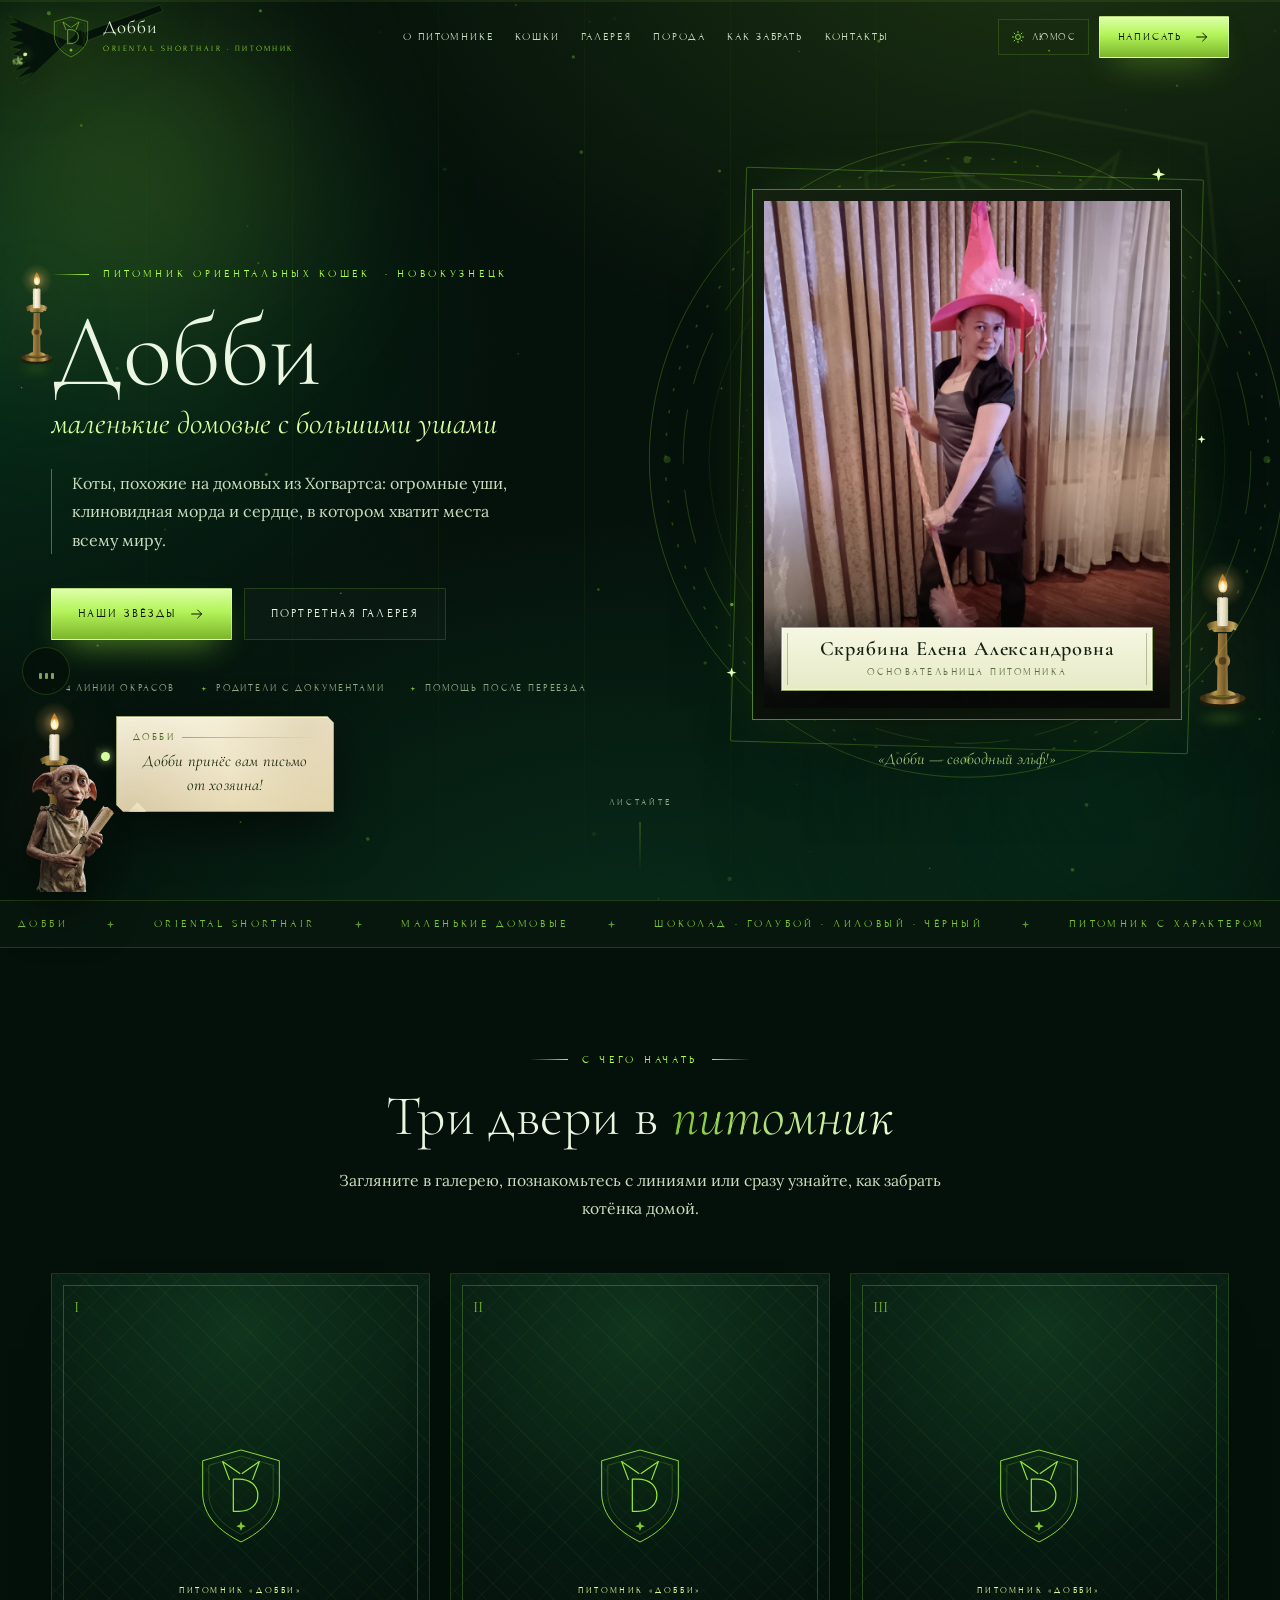
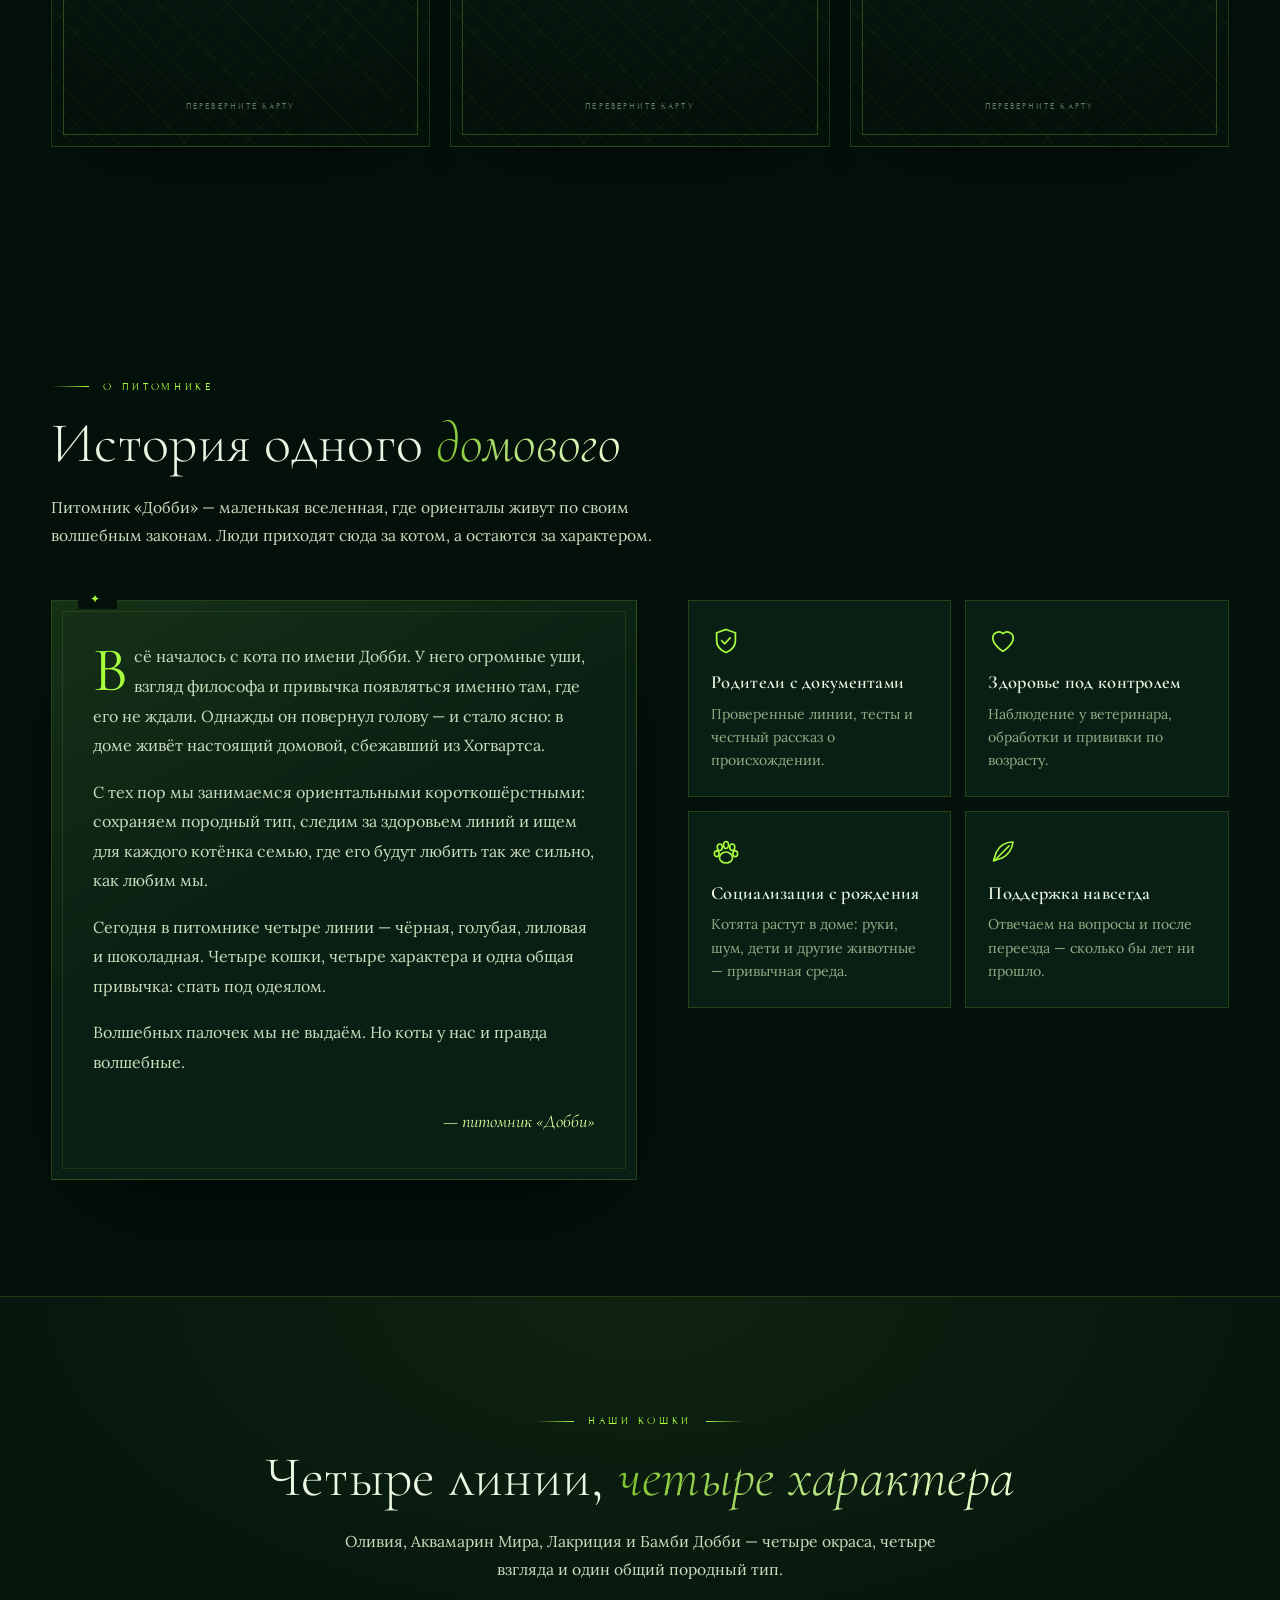
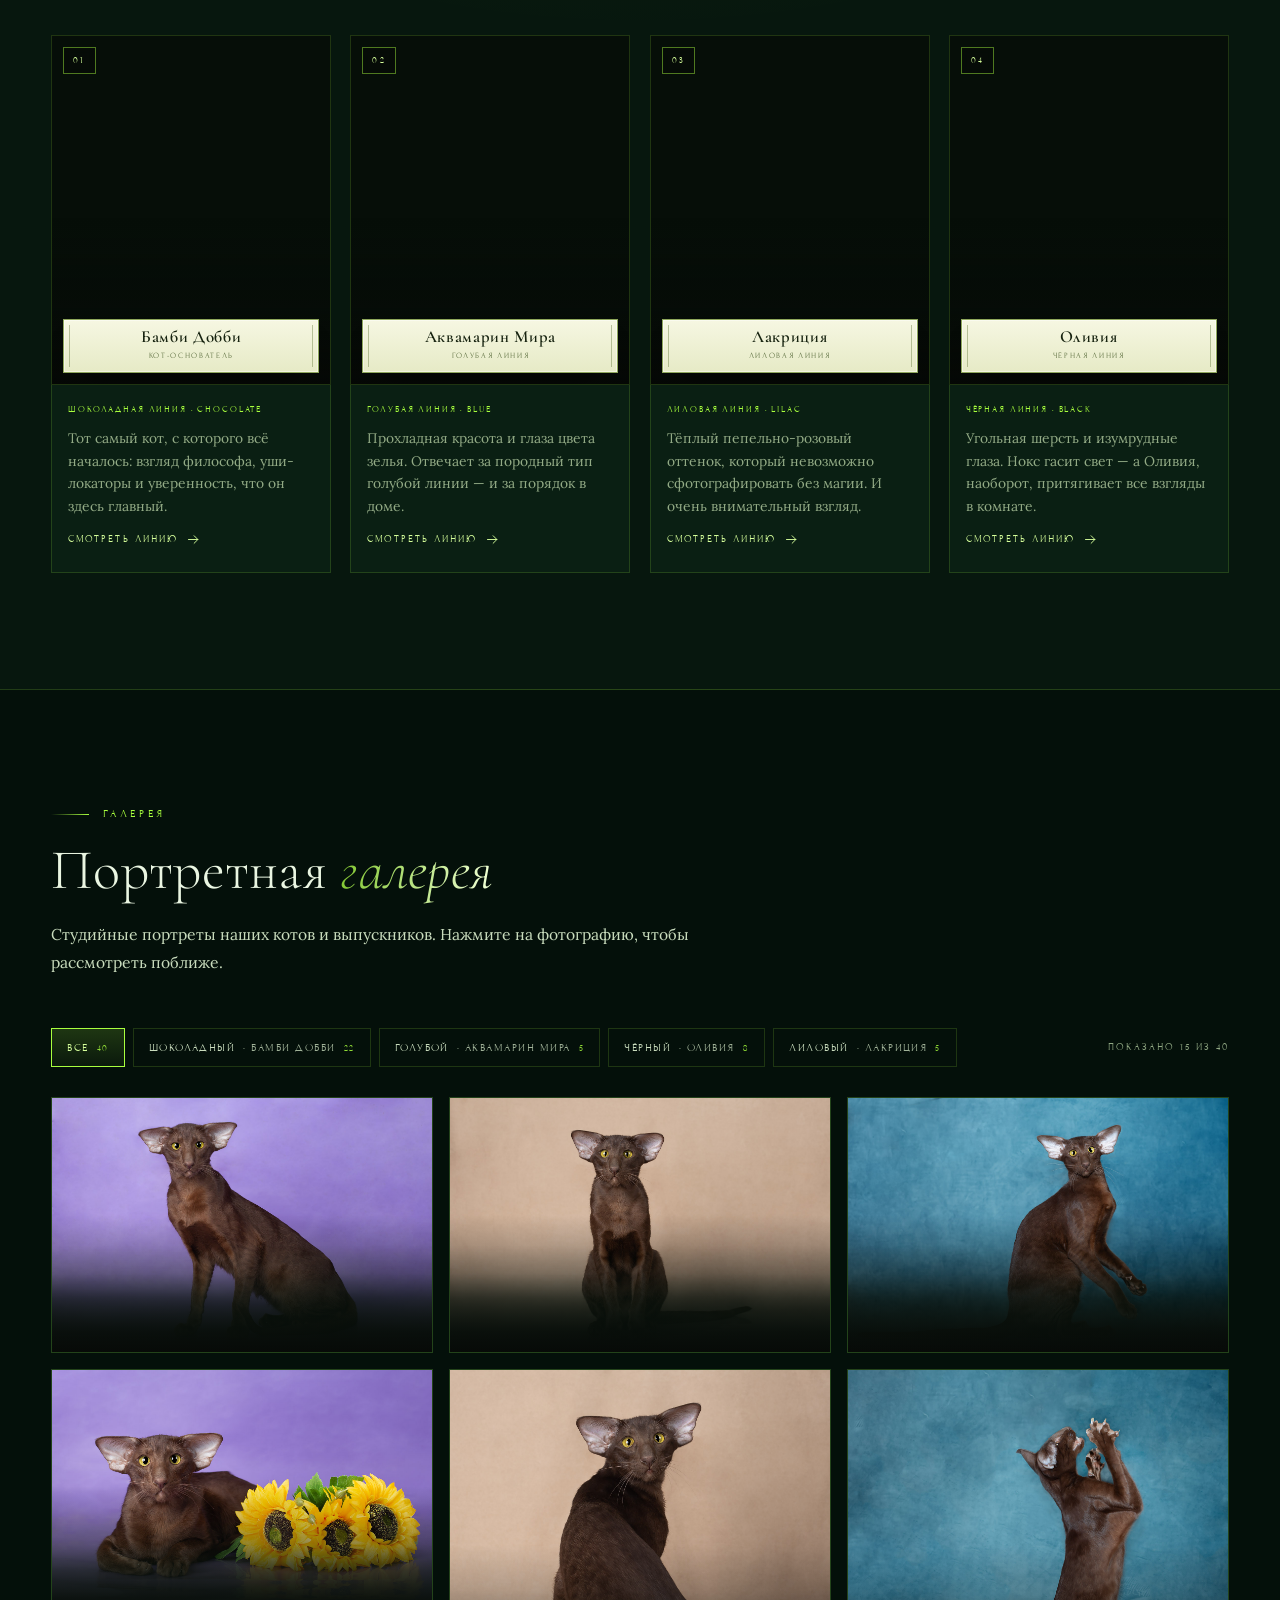
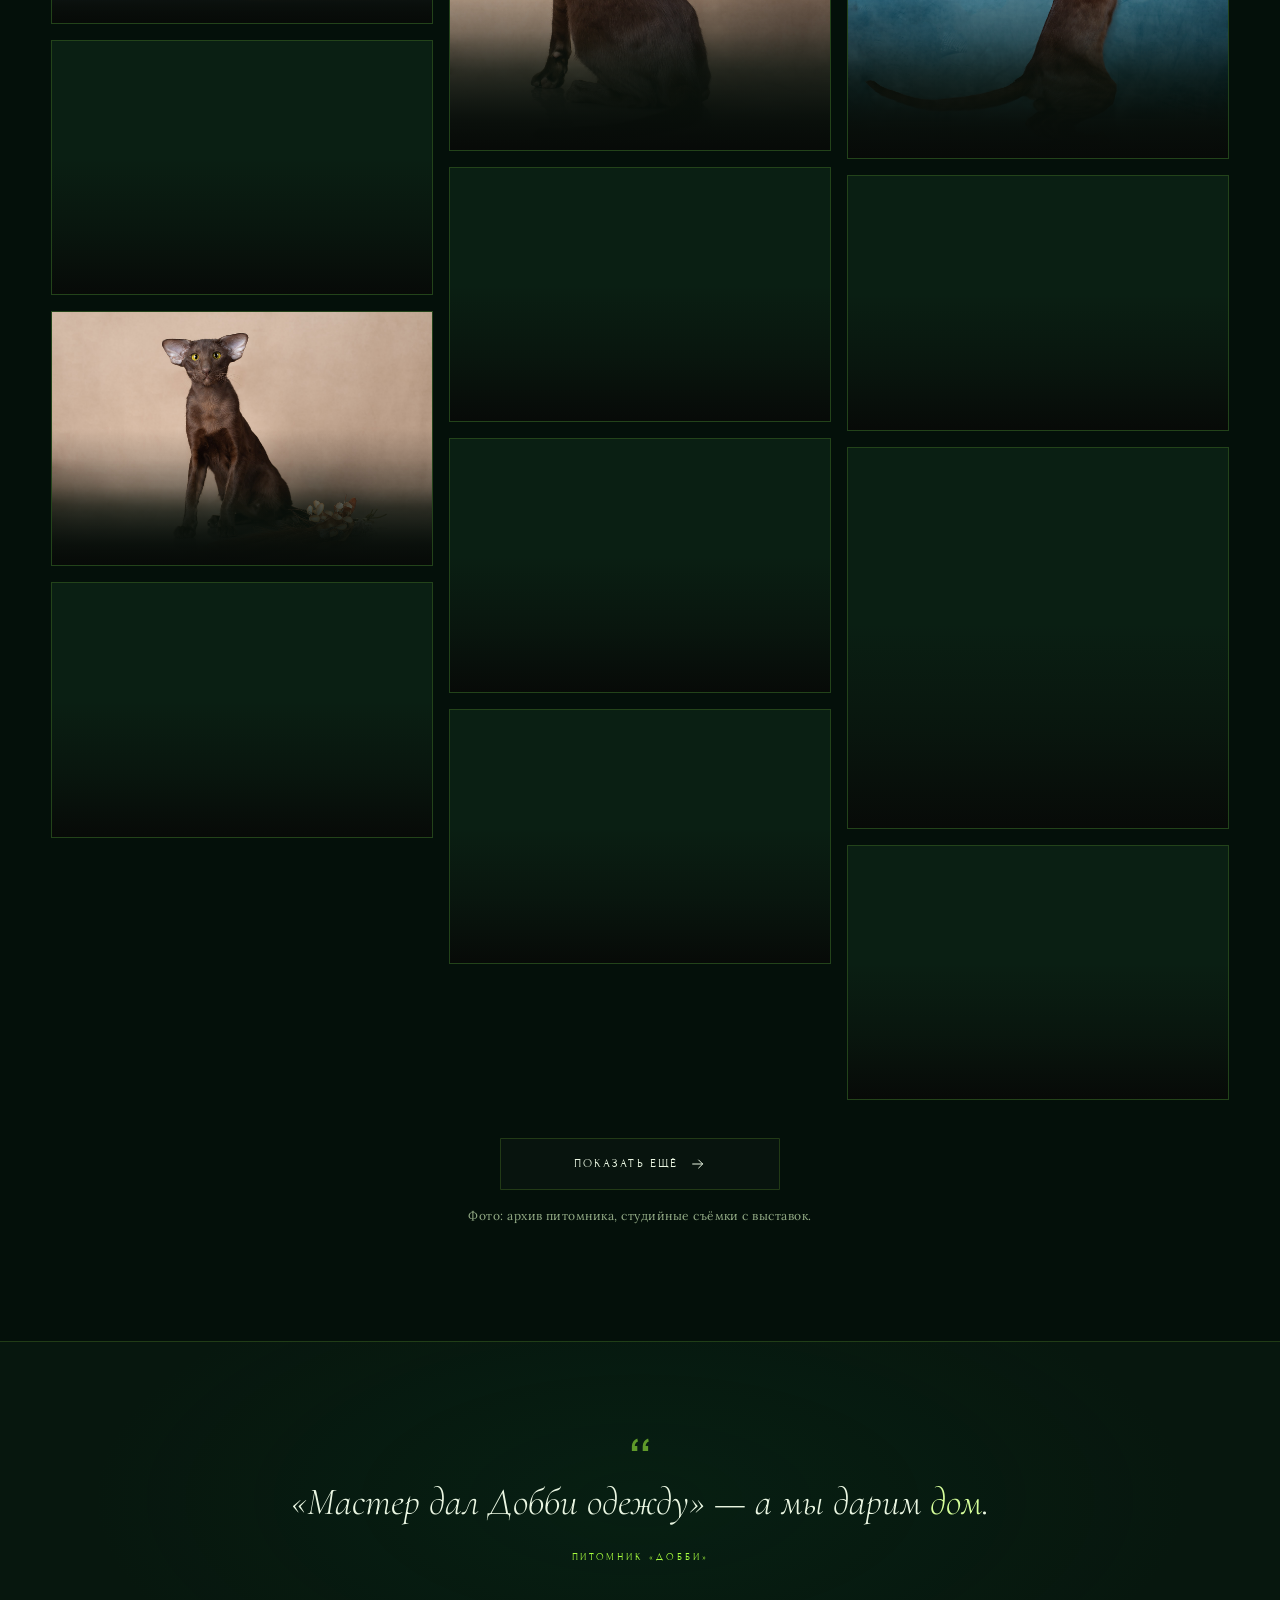
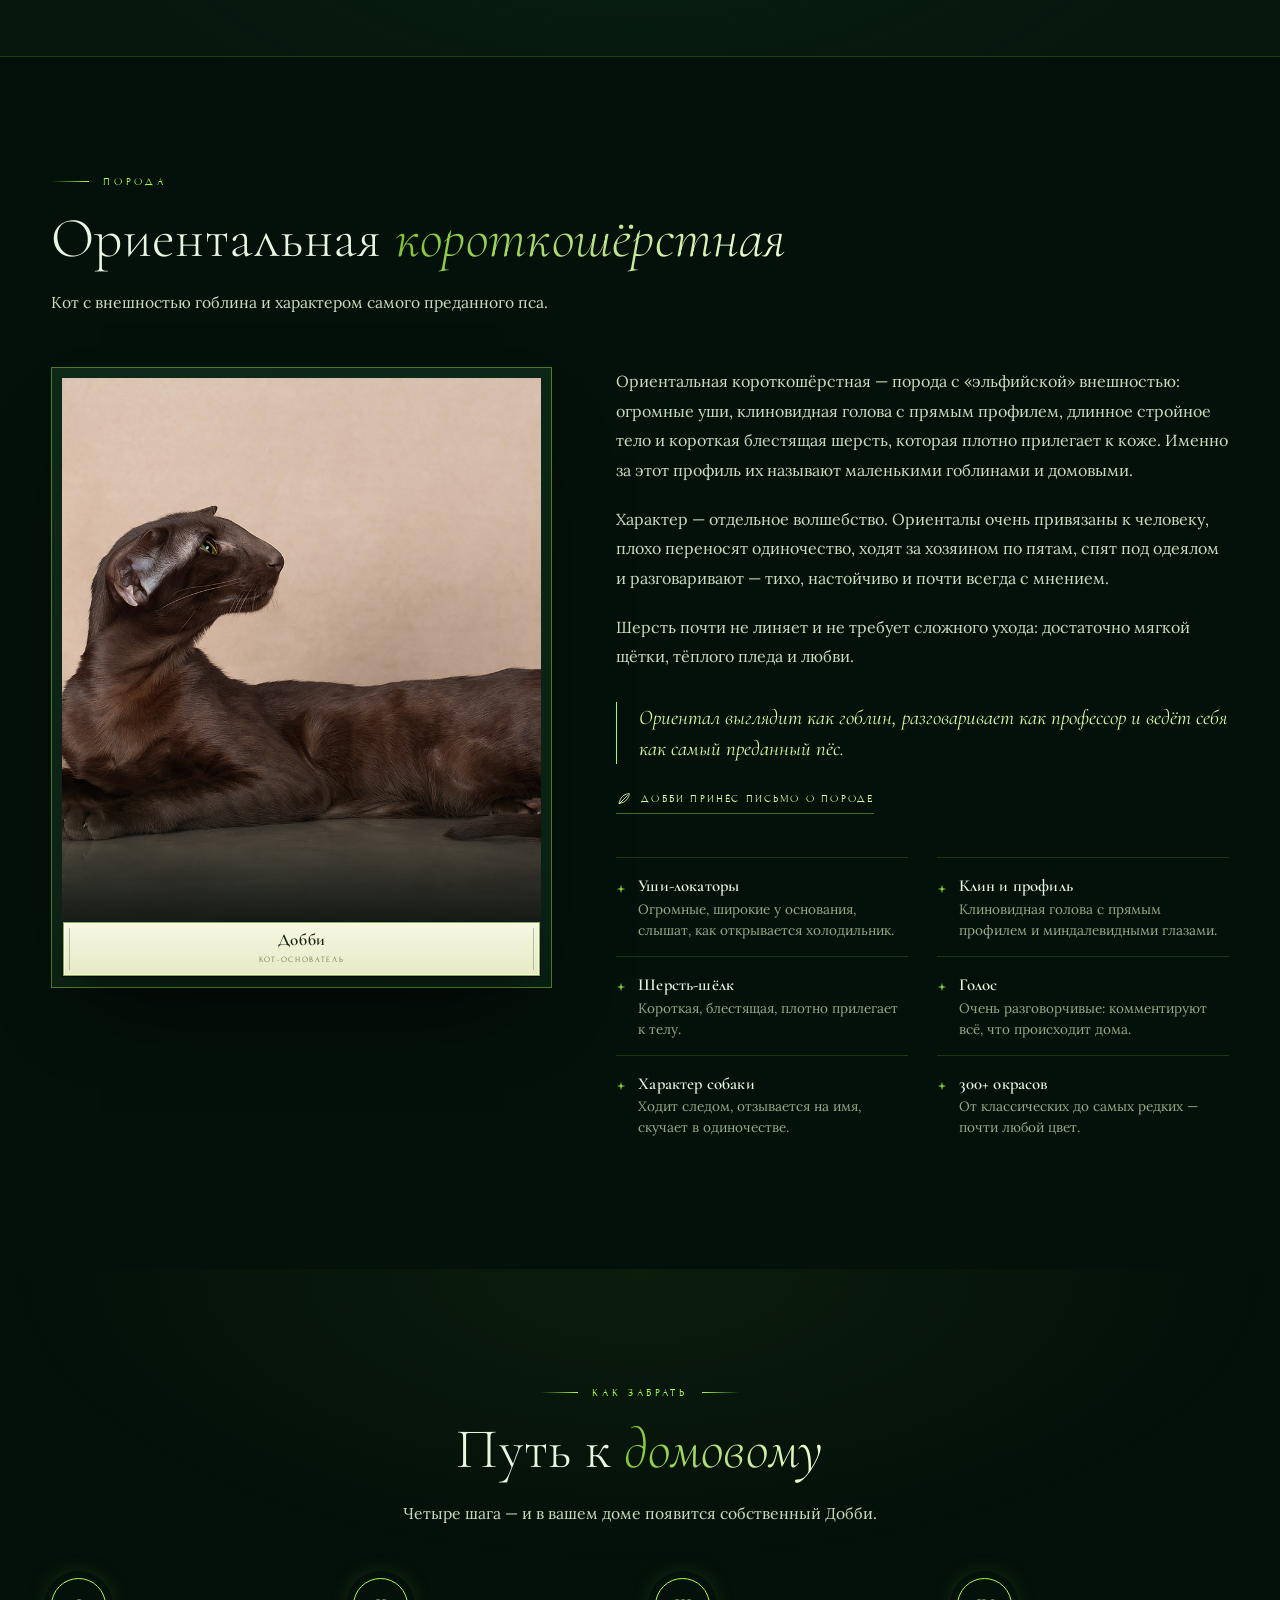
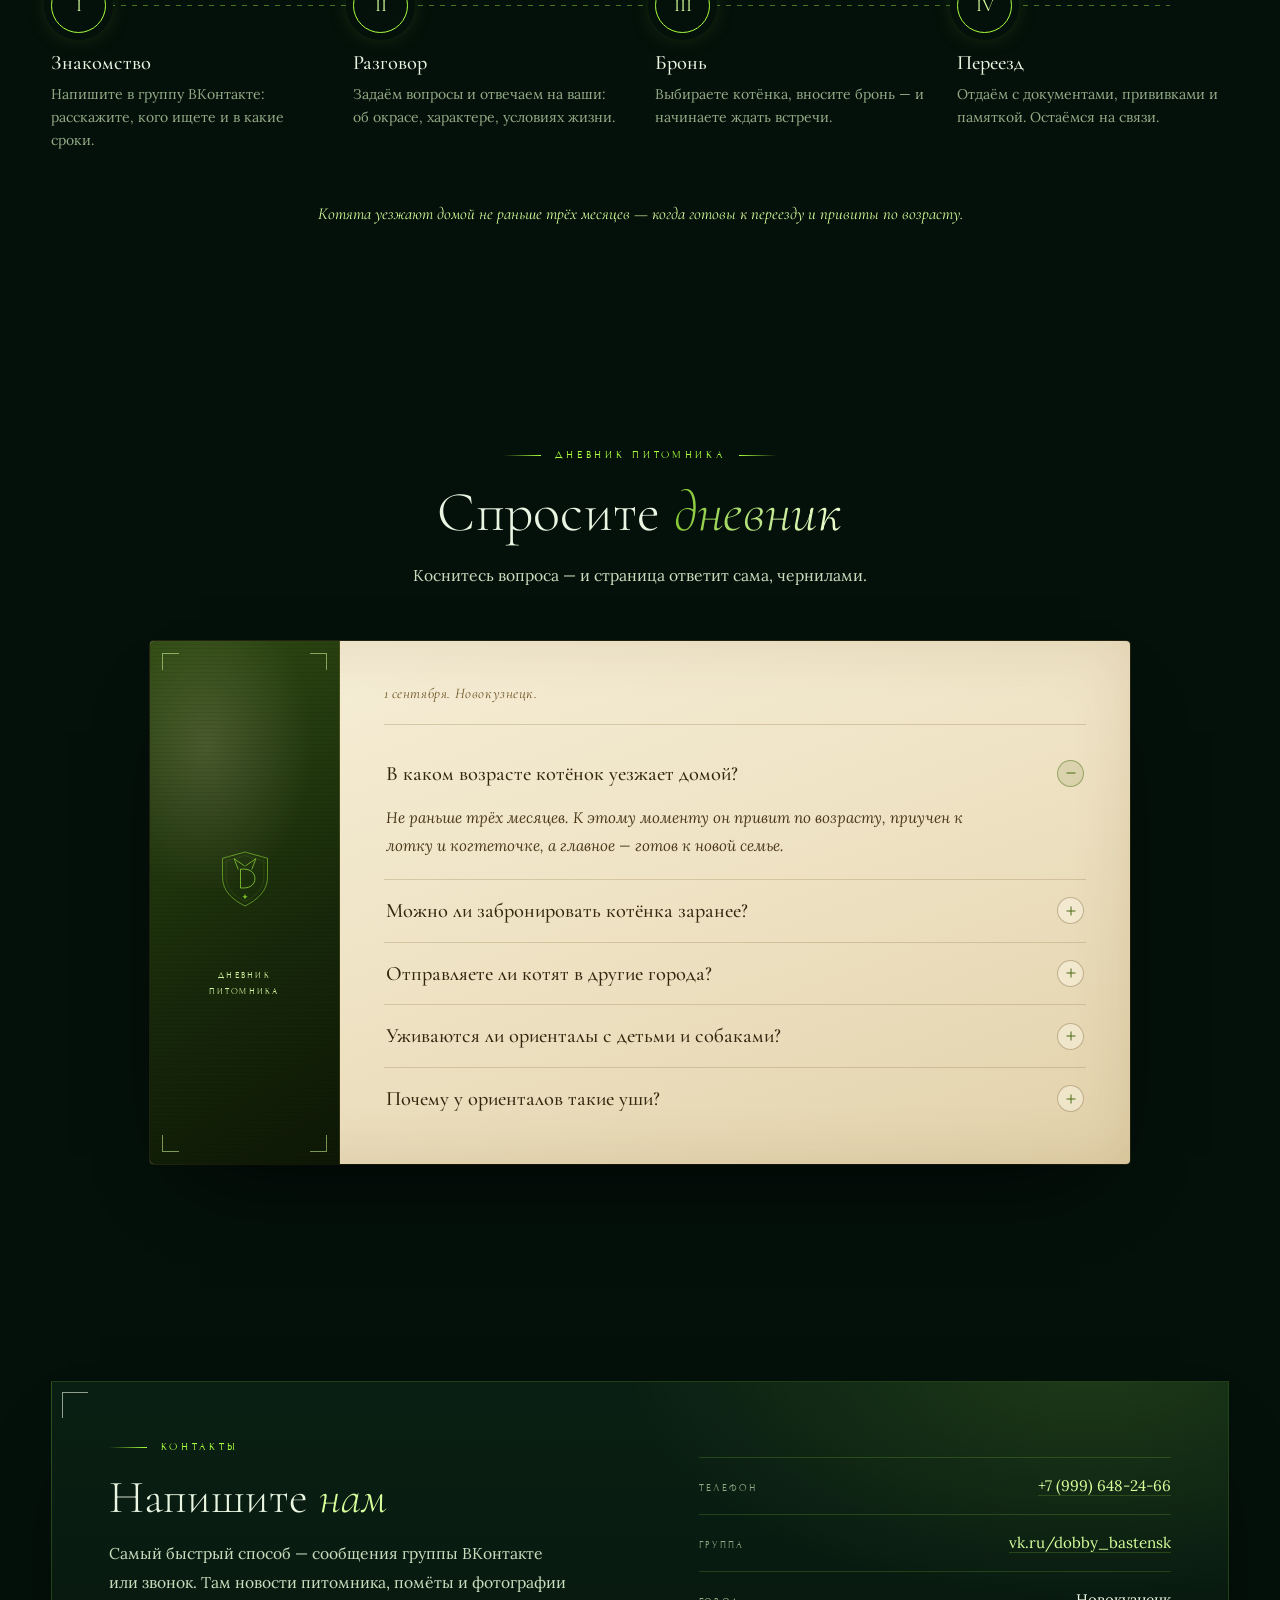
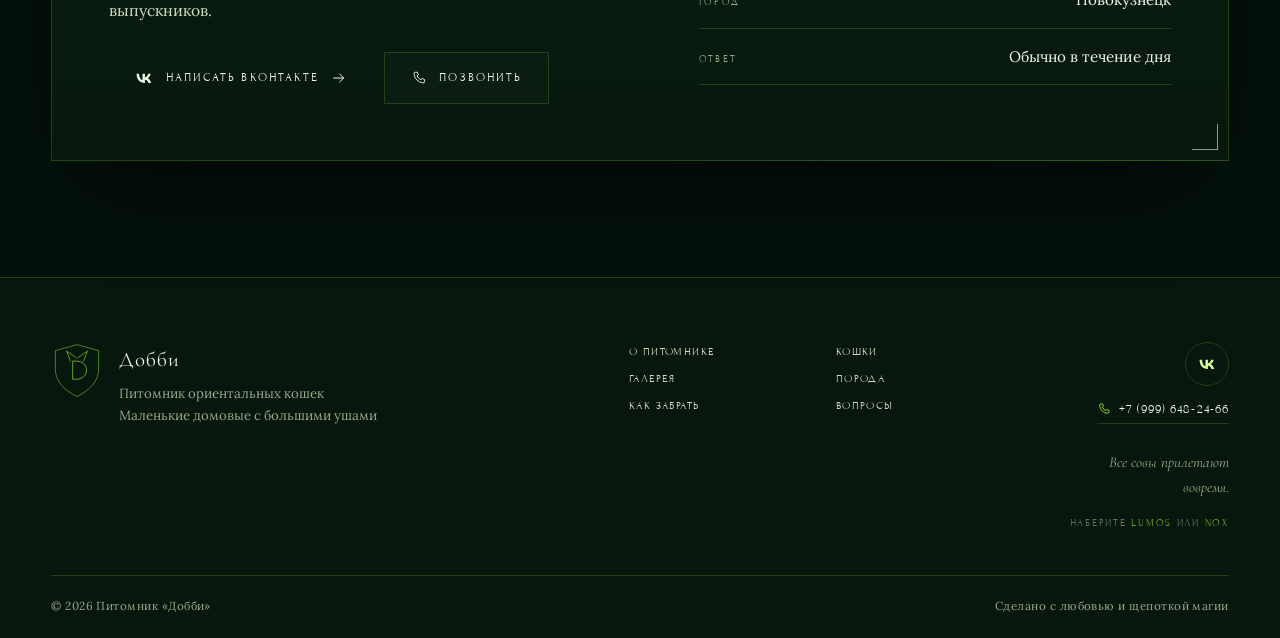
==== commit 1b6eda18: "commit" ====
--- a/index.html
+++ b/index.html
@@ -501,7 +501,7 @@
       <div class="stars">
         <article class="star-card" data-reveal>
           <div class="star-card__media">
-            <img src="images/bambi-dobby/IMG_2229web.jpg" decoding="async" alt="Бамби Добби — шоколадный ориентал" loading="lazy" width="400" height="600">
+            <img src="images/bambi-dobby/5454181885933198832.jpg" decoding="async" alt="Бамби Добби — шоколадный ориентал" loading="lazy" width="400" height="600">
             <span class="star-card__num">01</span>
             <div class="plaque plaque--card">
               <span class="plaque__name">Бамби Добби</span>
@@ -549,7 +549,7 @@
 
         <article class="star-card" data-reveal>
           <div class="star-card__media">
-            <img src="images/olivia/1D9A4937-got.jpg" decoding="async" alt="Оливия — чёрная ориентальная короткошёрстная с янтарными глазами" loading="lazy" width="600" height="400">
+            <img src="images/olivia/1D9A4937-got.jpg" decoding="async" alt="Оливия — чёрная ориентальная короткошёрстная с изумрудными глазами" loading="lazy" width="600" height="400">
             <span class="star-card__num">04</span>
             <div class="plaque plaque--card">
               <span class="plaque__name">Оливия</span>
@@ -558,7 +558,7 @@
           </div>
           <div class="star-card__body">
             <p class="role">Чёрная линия · black</p>
-            <p>Угольная шерсть и янтарные глаза. Нокс гасит свет — а Оливия, наоборот, притягивает все взгляды в комнате.</p>
+            <p>Угольная шерсть и изумрудные глаза. Нокс гасит свет — а Оливия, наоборот, притягивает все взгляды в комнате.</p>
             <button class="link-filter" type="button" data-filter-target="black">Смотреть линию <svg class="icon"><use href="#i-arrow"></use></svg></button>
           </div>
         </article>
@@ -906,7 +906,6 @@
   </button>
 </div>
 
-<script src="assets/js/main.js" defer></script>
 <script src="image_list.js"></script>
 <script src="assets/js/main.js" defer></script>
 </body>
--- a/assets/css/style.css
+++ b/assets/css/style.css
@@ -1284,7 +1284,10 @@
   transition: grid-template-rows 0.42s cubic-bezier(0.2, 0.7, 0.2, 1);
 }
 .faq__item.is-open .faq__a { grid-template-rows: 1fr; }
-.faq__a > div { overflow: hidden; }
+.faq__a > div { 
+  overflow: hidden; 
+  min-height: 0;
+}
 .faq__a p {
   max-width: 70ch;
   padding: 0 46px 24px 2px;
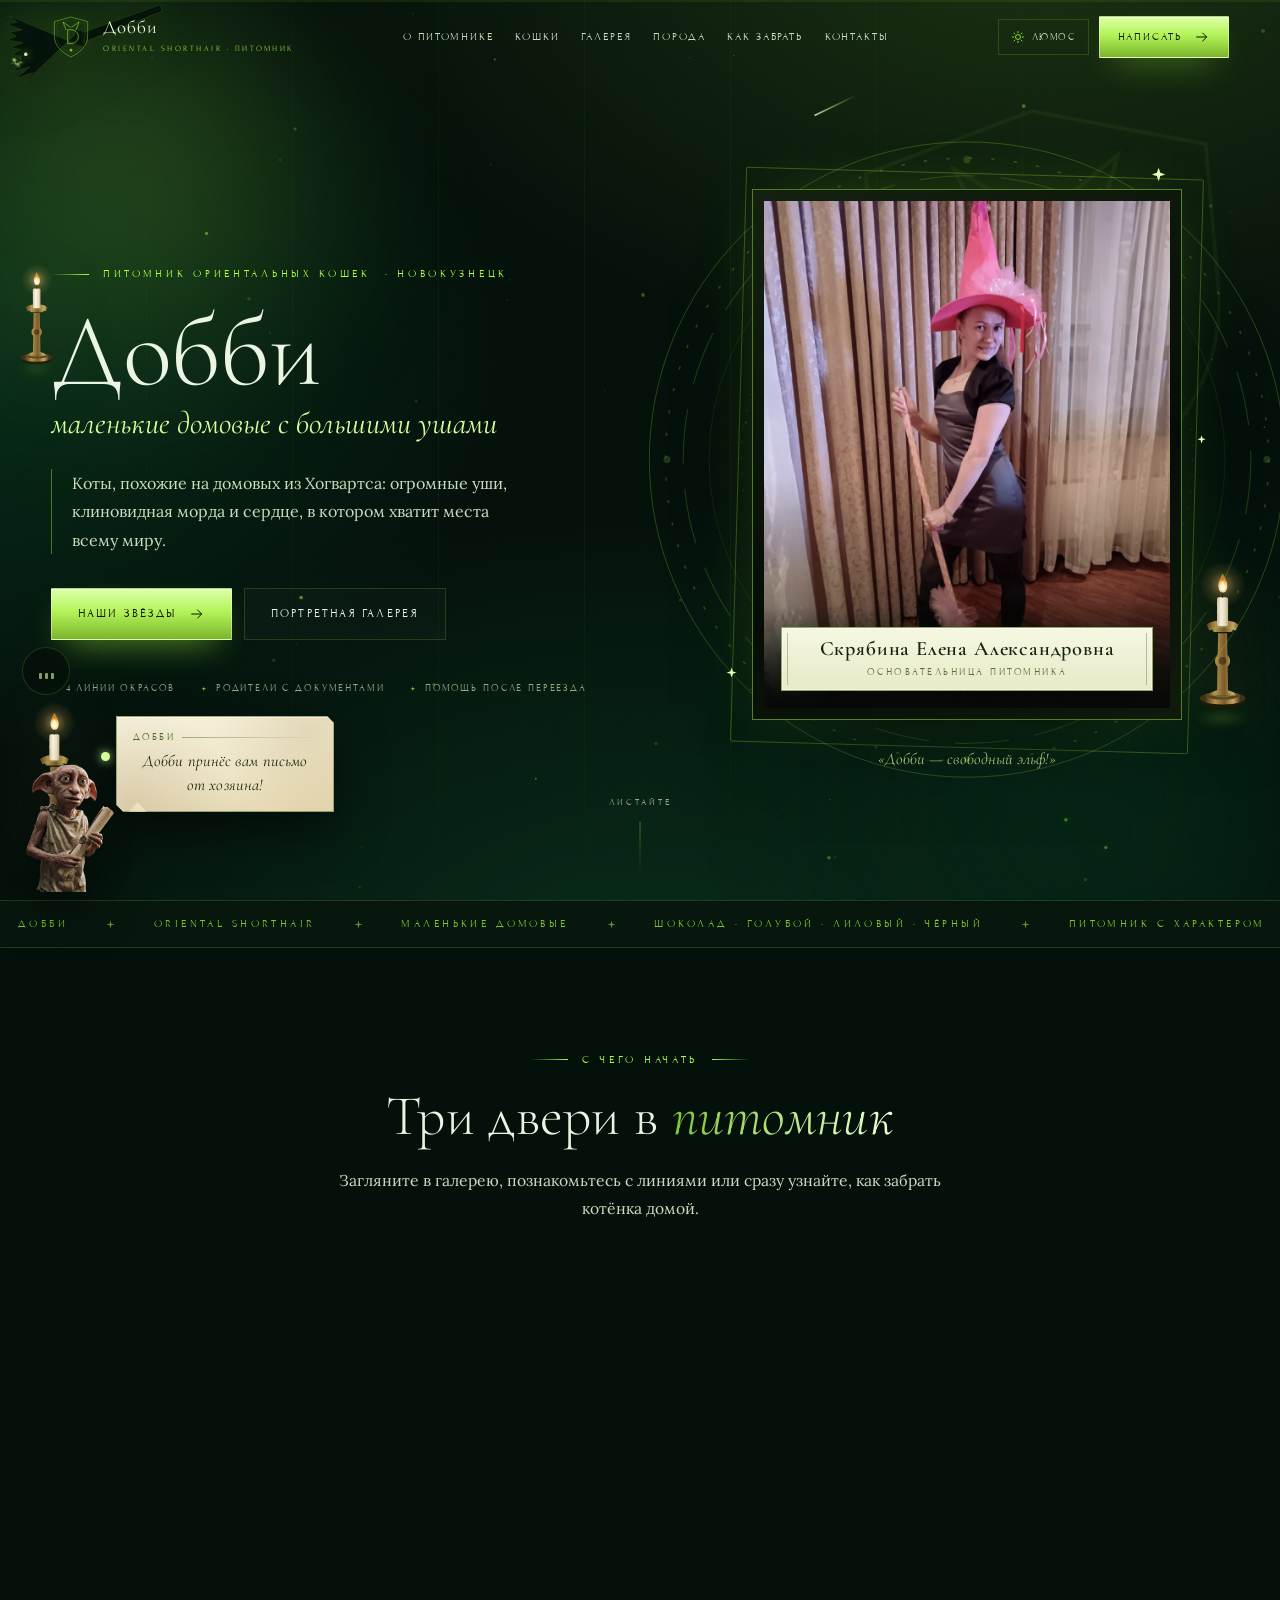
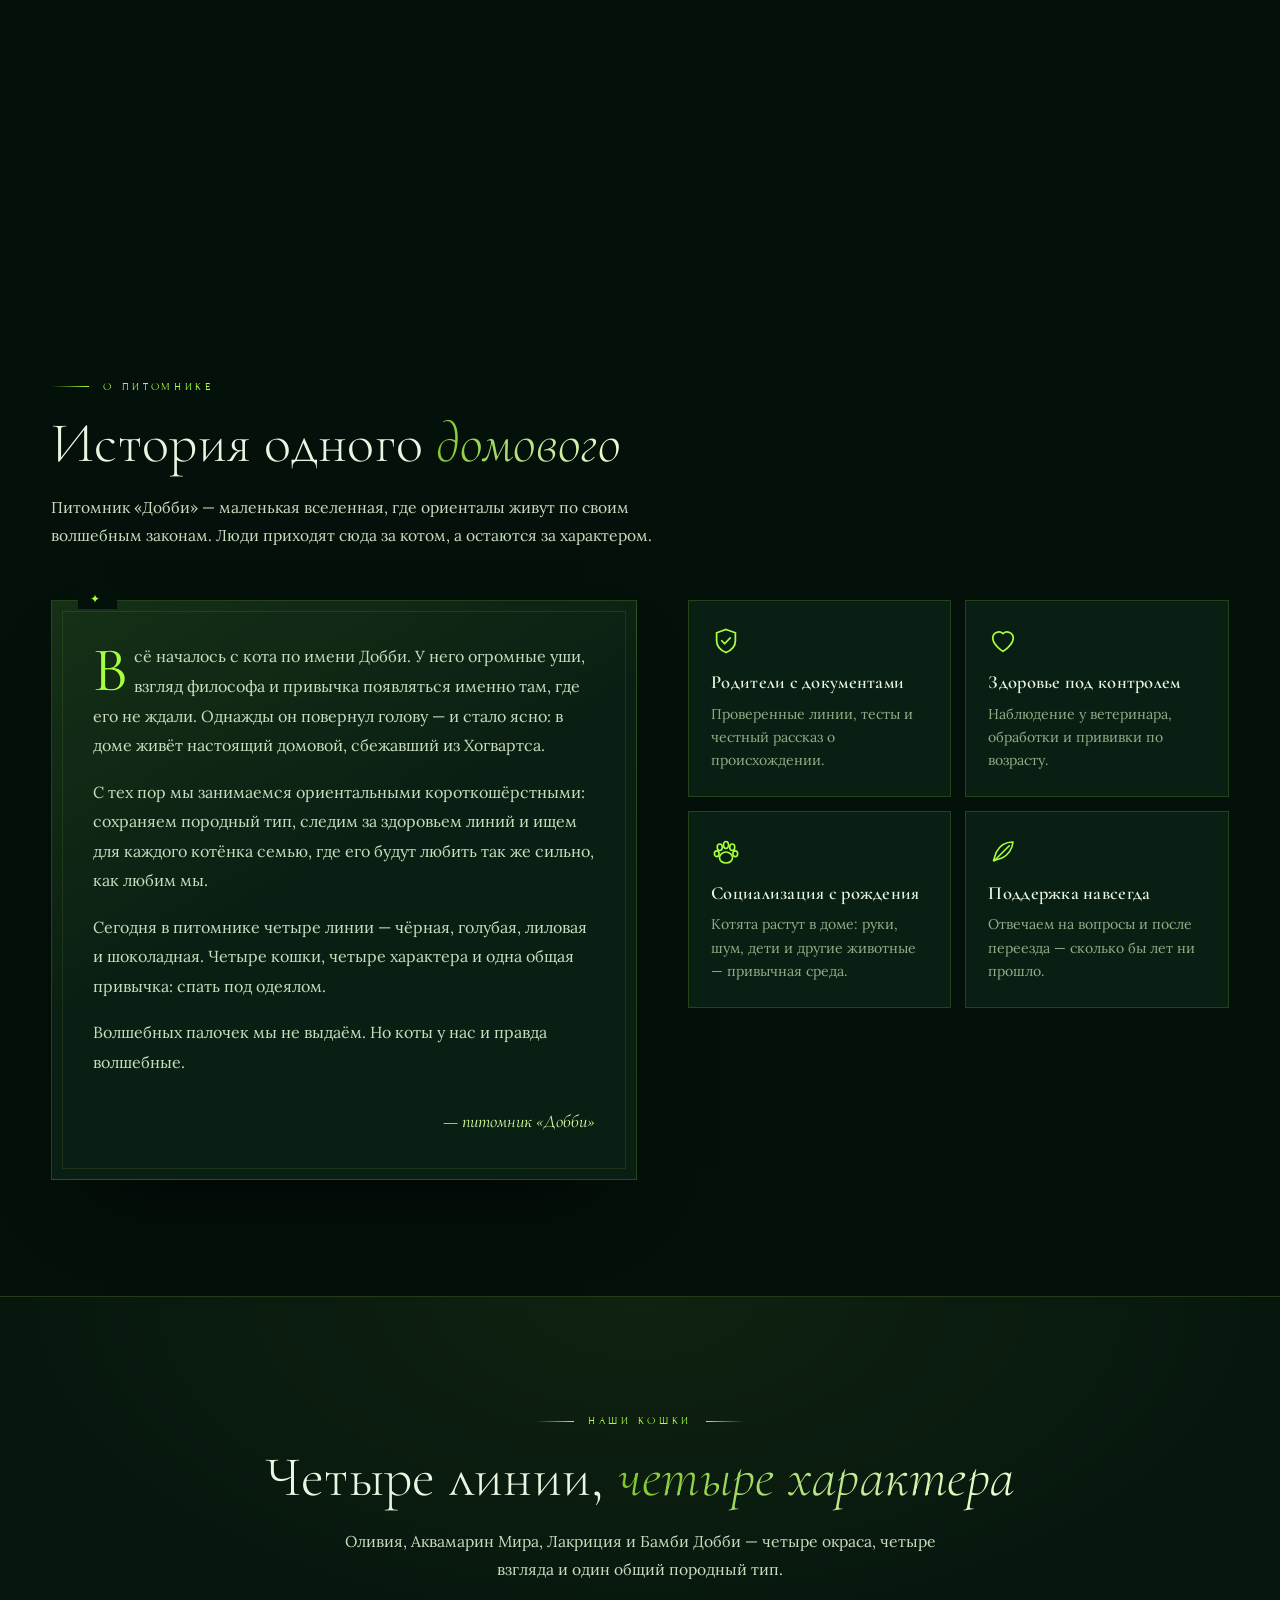
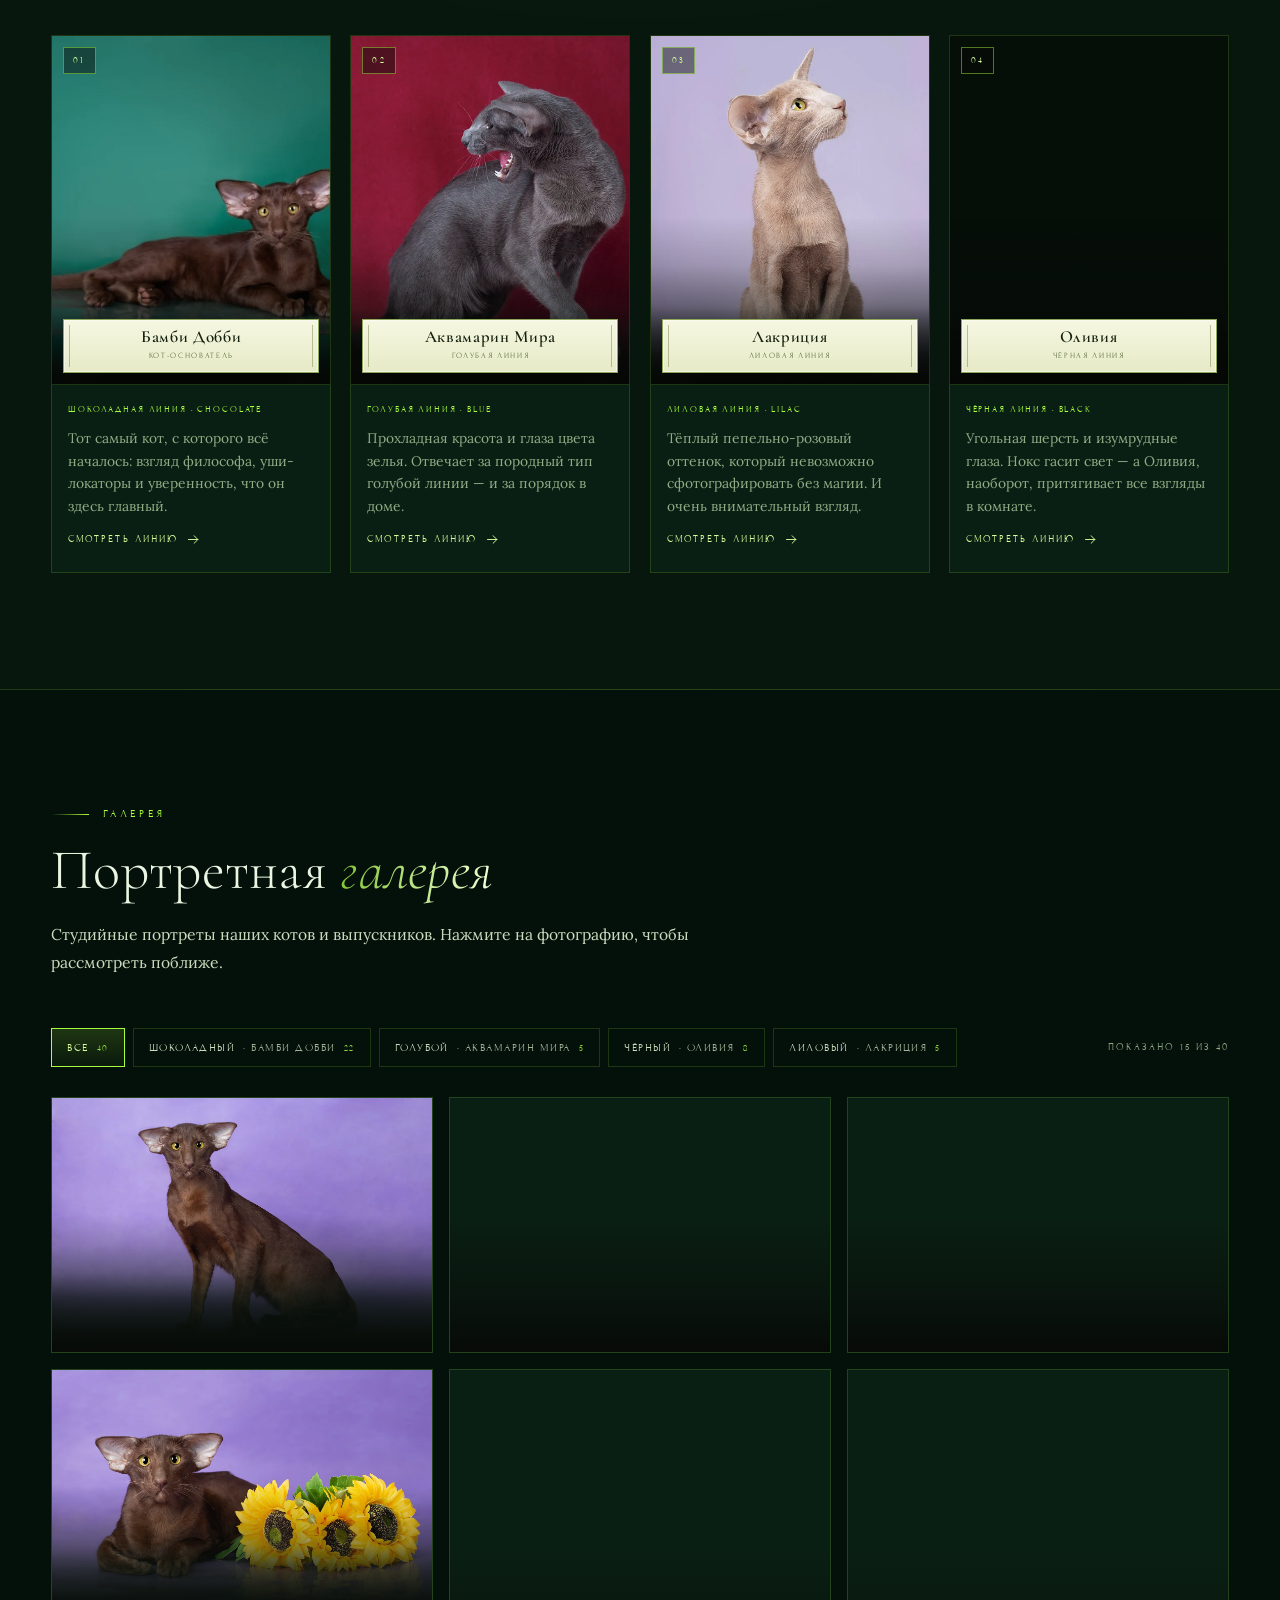
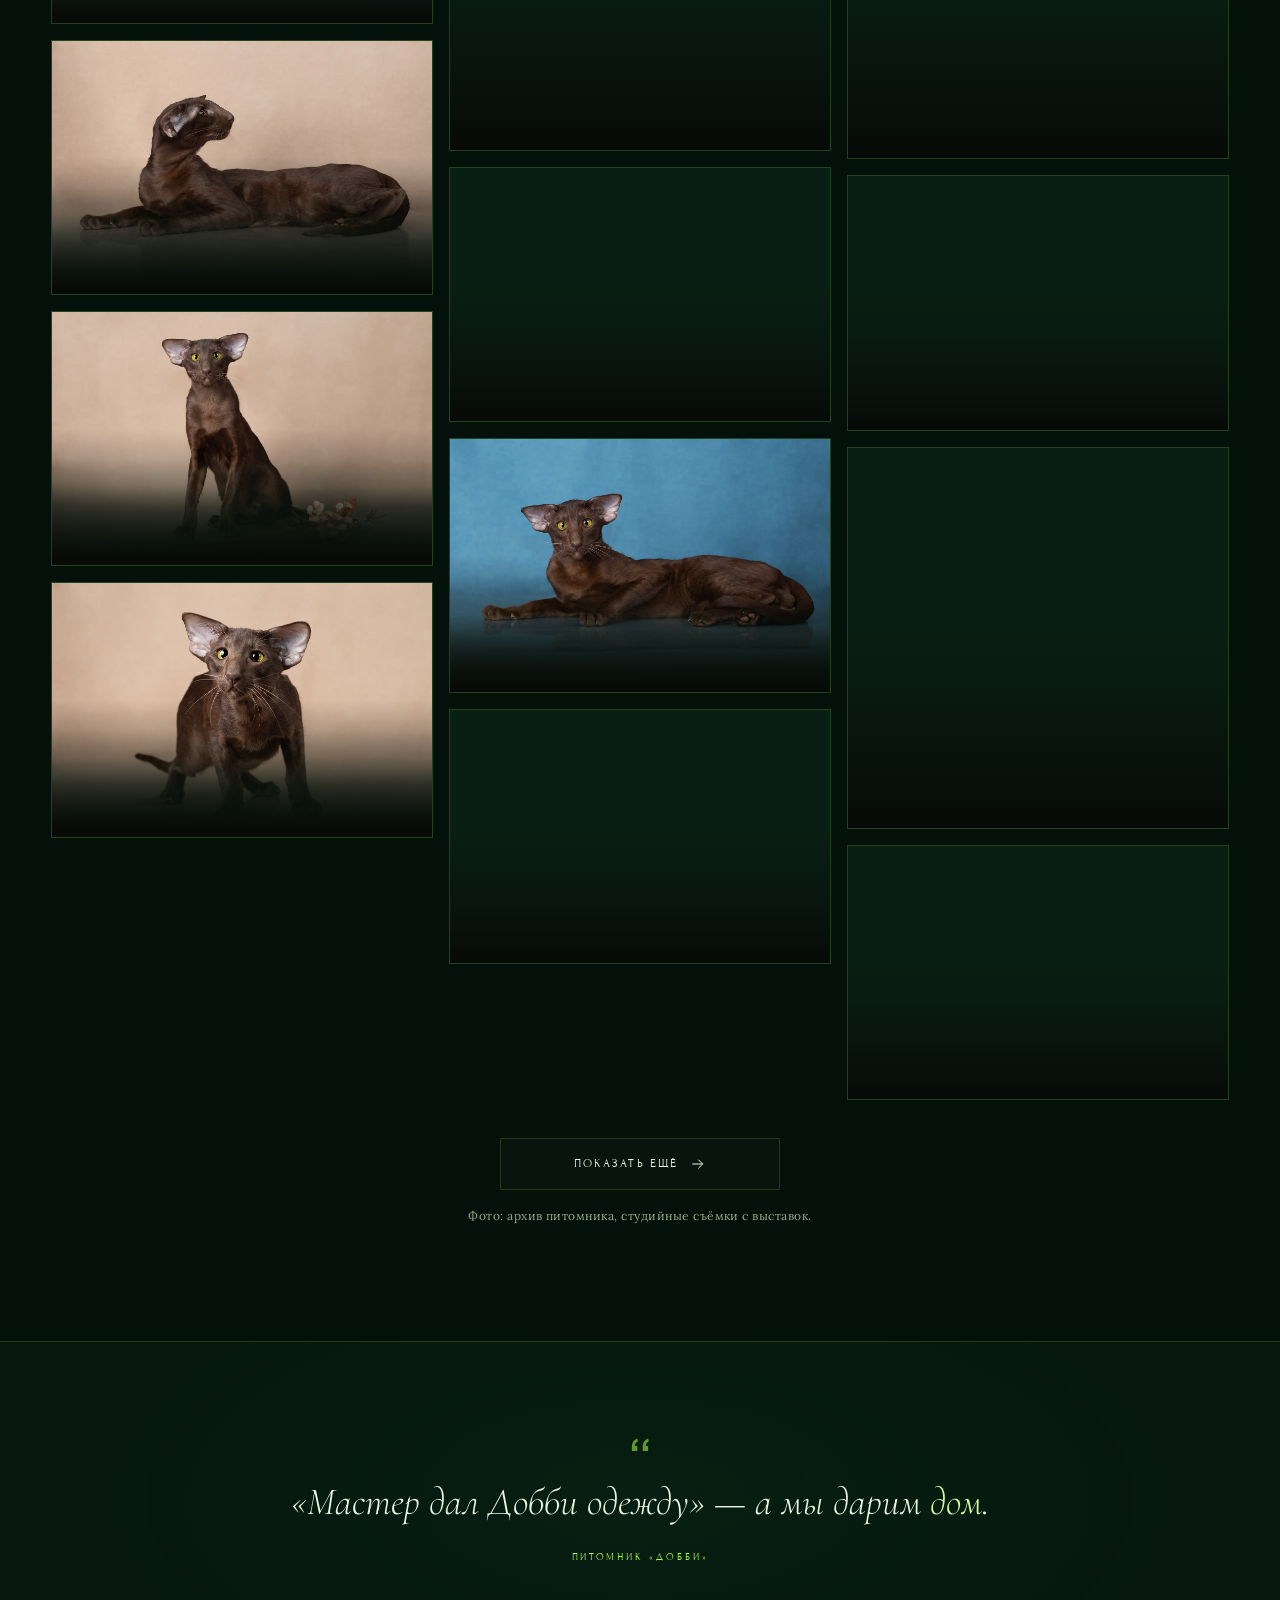
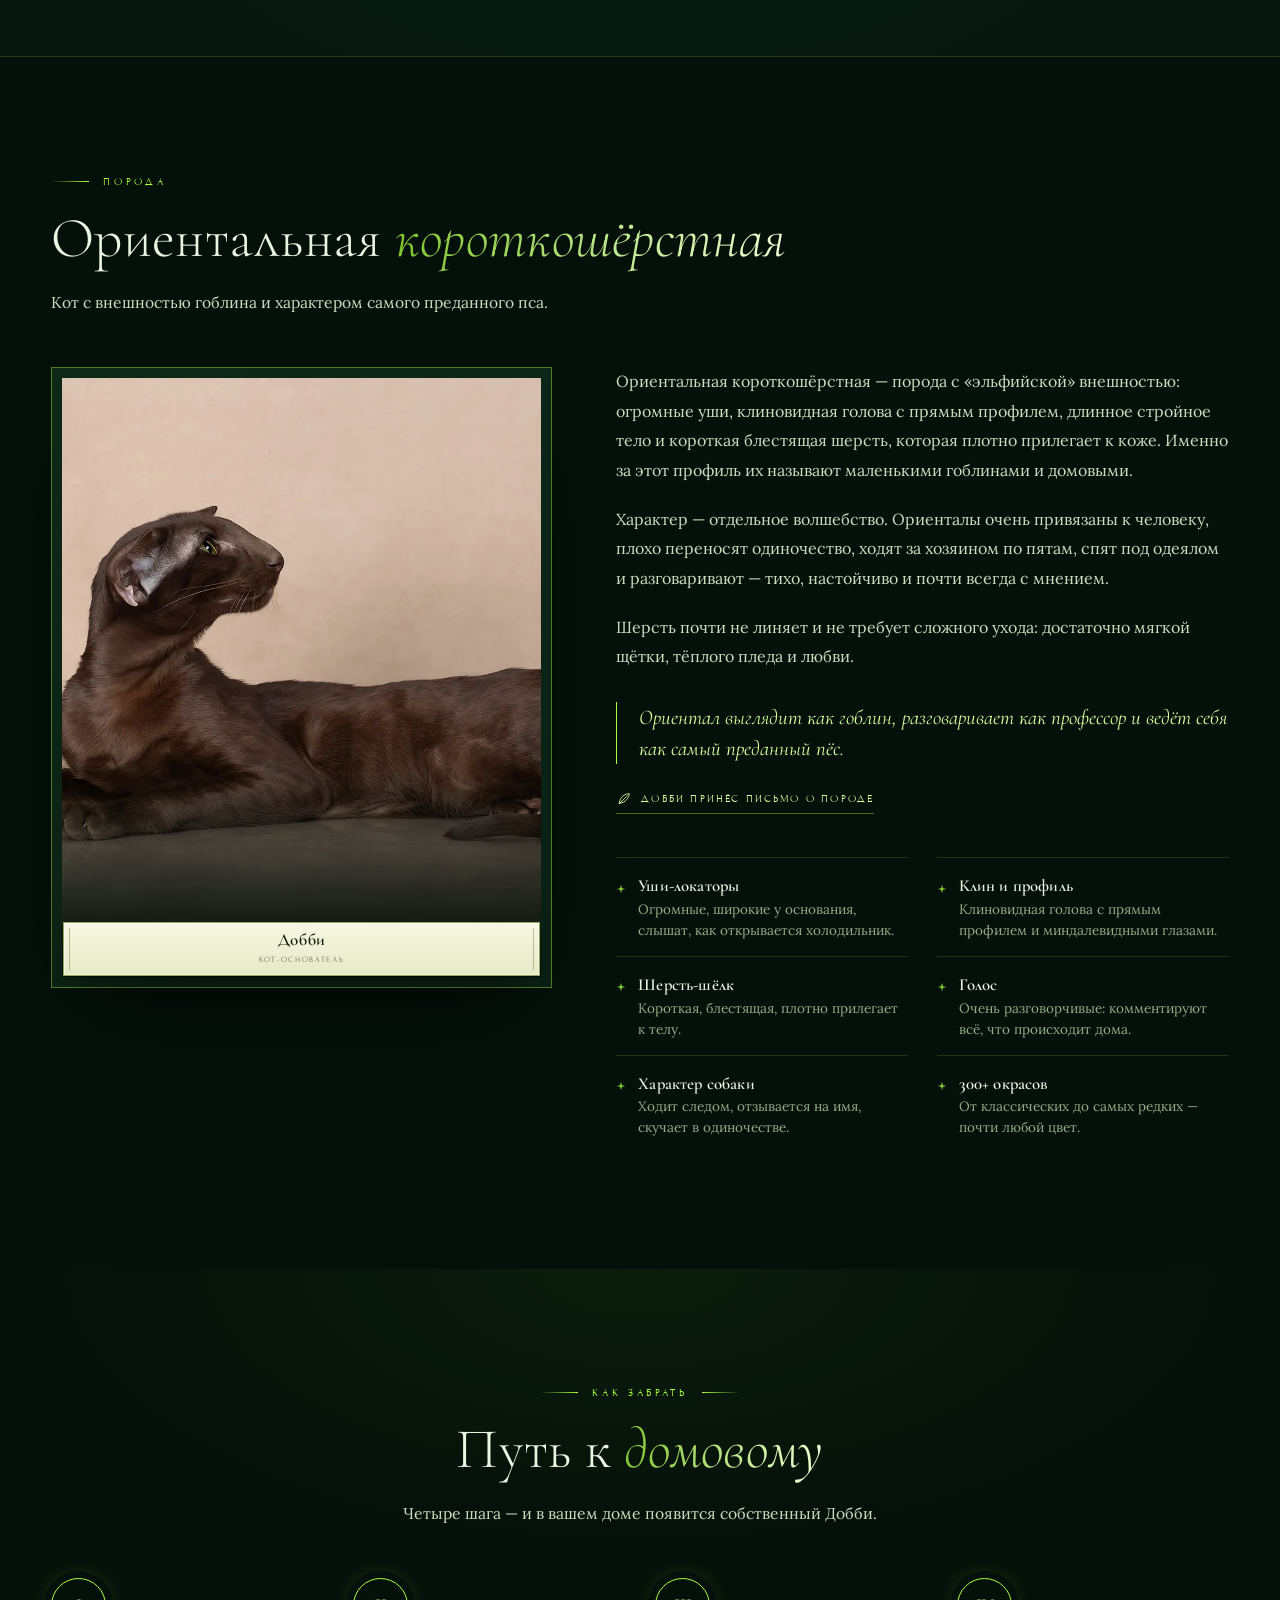
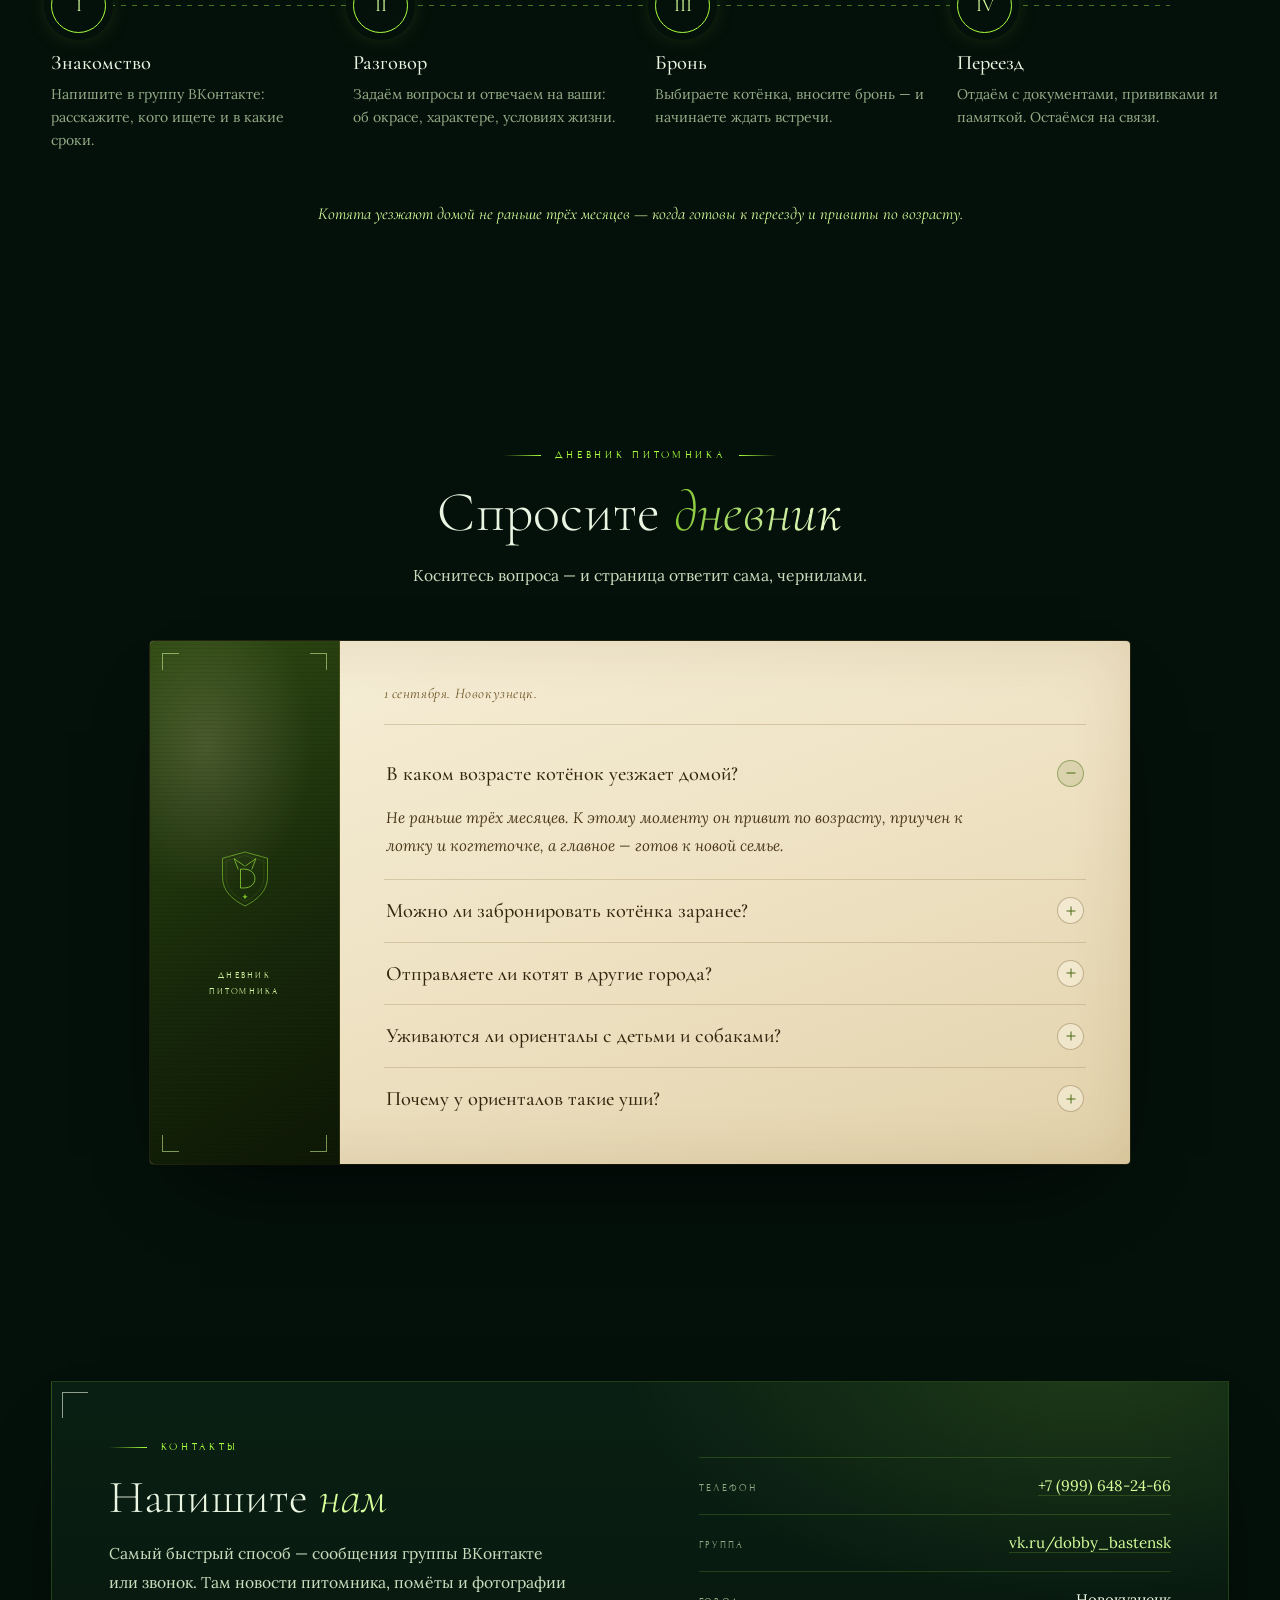
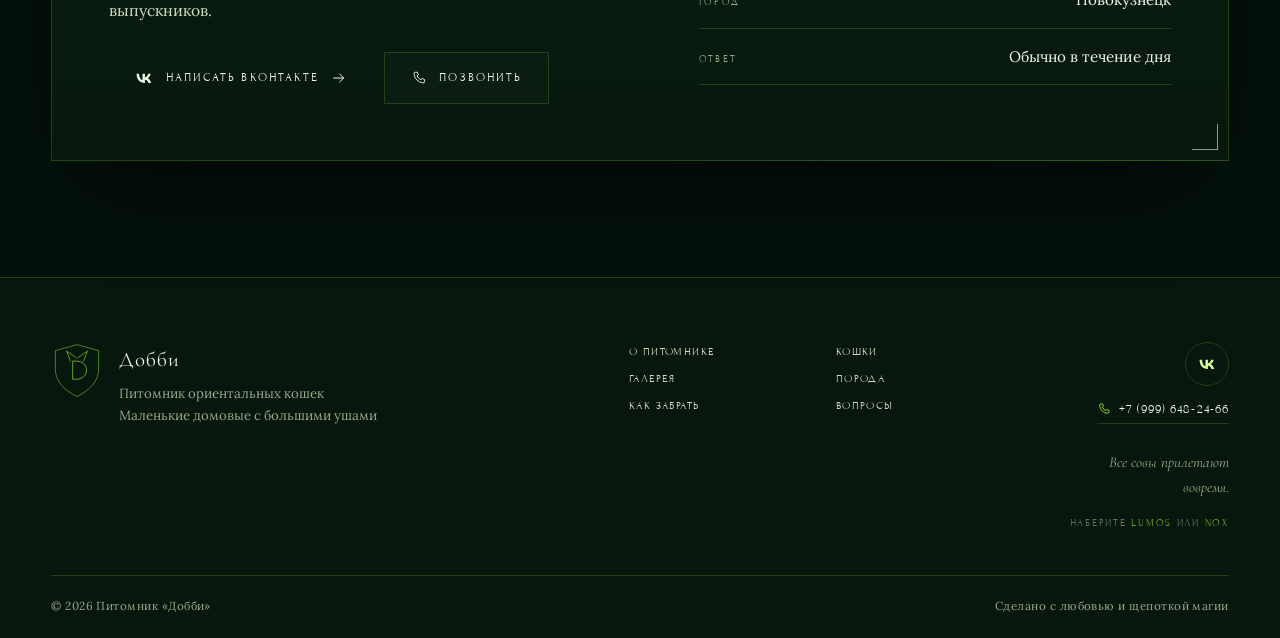
==== commit b5d8c708: "commit" ====
--- a/index.html
+++ b/index.html
@@ -10,11 +10,11 @@
 <meta property="og:type" content="website">
 <meta property="og:title" content="Питомник ориентальных кошек «Добби»">
 <meta property="og:description" content="Маленькие домовые с огромными ушами. Ориенталы шоколадного, голубого, лилового и чёрного окрасов.">
-<meta property="og:image" content="assets/img/full/dobby-2292.jpg">
+<meta property="og:image" content="images/bambi-dobby/IMG_2207web.webp">
 <meta property="og:locale" content="ru_RU">
 <meta property="og:site_name" content="Питомник «Добби»">
 <link rel="icon" href="data:image/svg+xml,%3Csvg xmlns='http://www.w3.org/2000/svg' viewBox='0 0 64 64'%3E%3Crect width='64' height='64' rx='12' fill='%2304100a'/%3E%3Cpath d='M32 8 54 15v17c0 12-9 19-22 24C19 51 10 44 10 32V15z' fill='none' stroke='%23a8ff3e' stroke-width='2'/%3E%3Ctext x='32' y='43' font-family='Georgia,serif' font-size='26' fill='%23d6ff9b' text-anchor='middle'%3ED%3C/text%3E%3C/svg%3E">
-<link rel="preload" as="image" href="assets/img/full/dobby-2292.jpg">
+<link rel="preload" as="image" href="images/bambi-dobby/IMG_2207web.webp">
 <link rel="stylesheet" href="assets/css/fonts.css">
 <link rel="stylesheet" href="assets/css/style.css">
 <script>if (location.search.indexOf("static") !== -1) document.documentElement.classList.add("static");</script>
@@ -32,7 +32,7 @@
     "addressCountry": "RU"
   },
   "sameAs": ["https://vk.ru/dobby_bastensk"],
-  "logo": "assets/img/full/dobby-2292.jpg"
+  "logo": "images/bambi-dobby/IMG_2207web.webp"
 }
 </script>
 </head>
@@ -325,7 +325,7 @@
         <span class="mote mote--4" aria-hidden="true"></span>
         <div class="portrait__frame">
           <div class="portrait__img">
-            <img src="images/main2.jpg" alt="Скрябина Елена Александровна — основательница" width="500" height="600" fetchpriority="high">
+            <img src="images/main2.webp" alt="Скрябина Елена Александровна — основательница" width="500" height="600" fetchpriority="high">
           </div>
           <figcaption class="plaque">
             <span class="plaque__name">Скрябина Елена Александровна</span>
@@ -501,7 +501,7 @@
       <div class="stars">
         <article class="star-card" data-reveal>
           <div class="star-card__media">
-            <img src="images/bambi-dobby/5454181885933198832.jpg" decoding="async" alt="Бамби Добби — шоколадный ориентал" loading="lazy" width="400" height="600">
+            <img src="images/bambi-dobby/5454181885933198832.webp" decoding="async" alt="Бамби Добби — шоколадный ориентал" loading="lazy" width="400" height="600">
             <span class="star-card__num">01</span>
             <div class="plaque plaque--card">
               <span class="plaque__name">Бамби Добби</span>
@@ -517,7 +517,7 @@
 
         <article class="star-card" data-reveal>
           <div class="star-card__media">
-            <img src="images/akvamarin-mira/IMG_2067web.jpg" decoding="async" alt="Аквамарин Мира — голубая ориентальная короткошёрстная с зелёными глазами" loading="lazy" width="600" height="600">
+            <img src="images/akvamarin-mira/IMG_2067web.webp" decoding="async" alt="Аквамарин Мира — голубая ориентальная короткошёрстная с зелёными глазами" loading="lazy" width="600" height="600">
             <span class="star-card__num">02</span>
             <div class="plaque plaque--card">
               <span class="plaque__name">Аквамарин Мира</span>
@@ -533,7 +533,7 @@
 
         <article class="star-card" data-reveal>
           <div class="star-card__media">
-            <img src="images/lakriciya/IMG_1934web.jpg" decoding="async" alt="Лакриция — лиловая ориентальная короткошёрстная" loading="lazy" width="600" height="400">
+            <img src="images/lakriciya/IMG_1934web.webp" decoding="async" alt="Лакриция — лиловая ориентальная короткошёрстная" loading="lazy" width="600" height="400">
             <span class="star-card__num">03</span>
             <div class="plaque plaque--card">
               <span class="plaque__name">Лакриция</span>
@@ -549,7 +549,7 @@
 
         <article class="star-card" data-reveal>
           <div class="star-card__media">
-            <img src="images/olivia/1D9A4937-got.jpg" decoding="async" alt="Оливия — чёрная ориентальная короткошёрстная с изумрудными глазами" loading="lazy" width="600" height="400">
+            <img src="images/olivia/1D9A4937-got.webp" decoding="async" alt="Оливия — чёрная ориентальная короткошёрстная с изумрудными глазами" loading="lazy" width="600" height="400">
             <span class="star-card__num">04</span>
             <div class="plaque plaque--card">
               <span class="plaque__name">Оливия</span>
@@ -622,7 +622,7 @@
       <div class="breed">
         <div class="breed__visual" data-reveal>
           <figure class="breed__photo">
-            <img src="images/bambi-dobby/IMG_2207web.jpg" alt="Добби — шоколадный цвет и короткошёрсткий" loading="lazy" decoding="async" width="600" height="600">
+            <img src="images/bambi-dobby/IMG_2207web.webp" alt="Добби — шоколадный цвет и короткошёрсткий" loading="lazy" decoding="async" width="600" height="600">
             <figcaption class="plaque plaque--card">
               <span class="plaque__name">Добби</span>
               <span class="plaque__sub">кот-основатель</span>
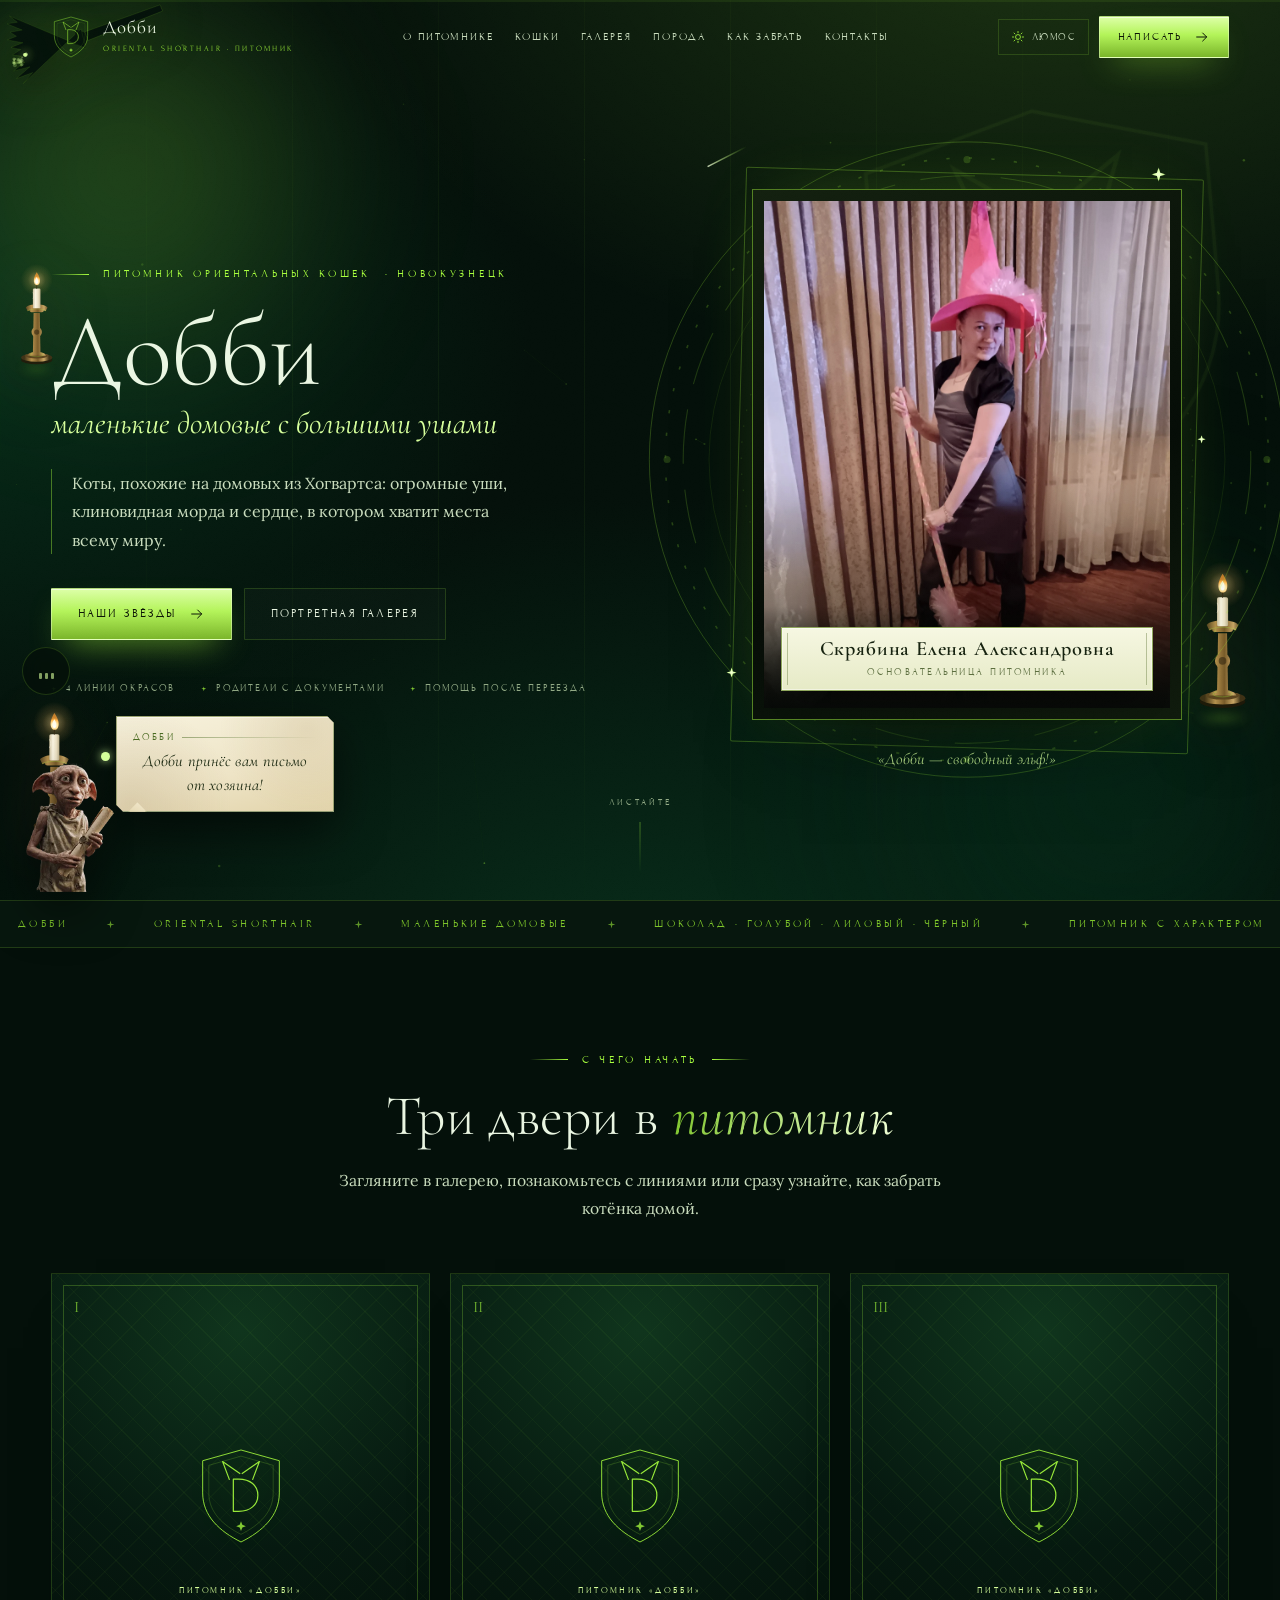
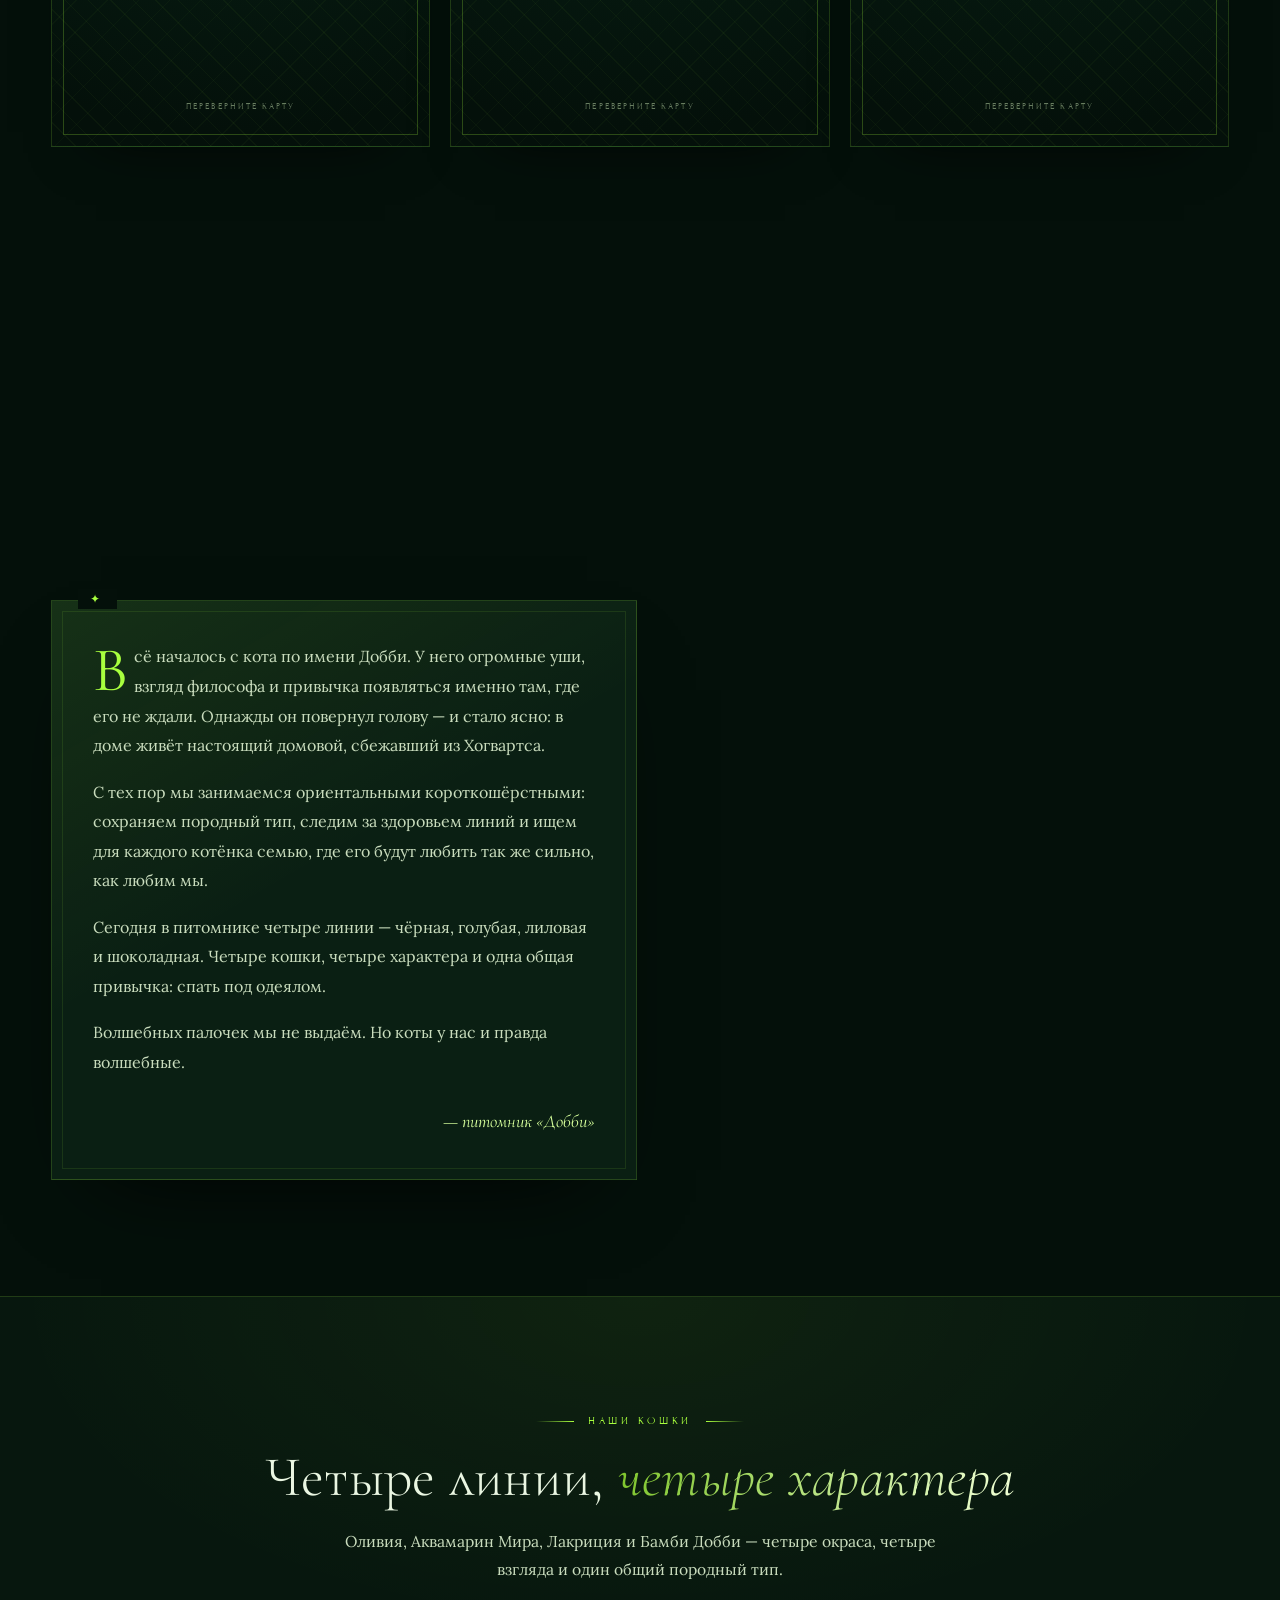
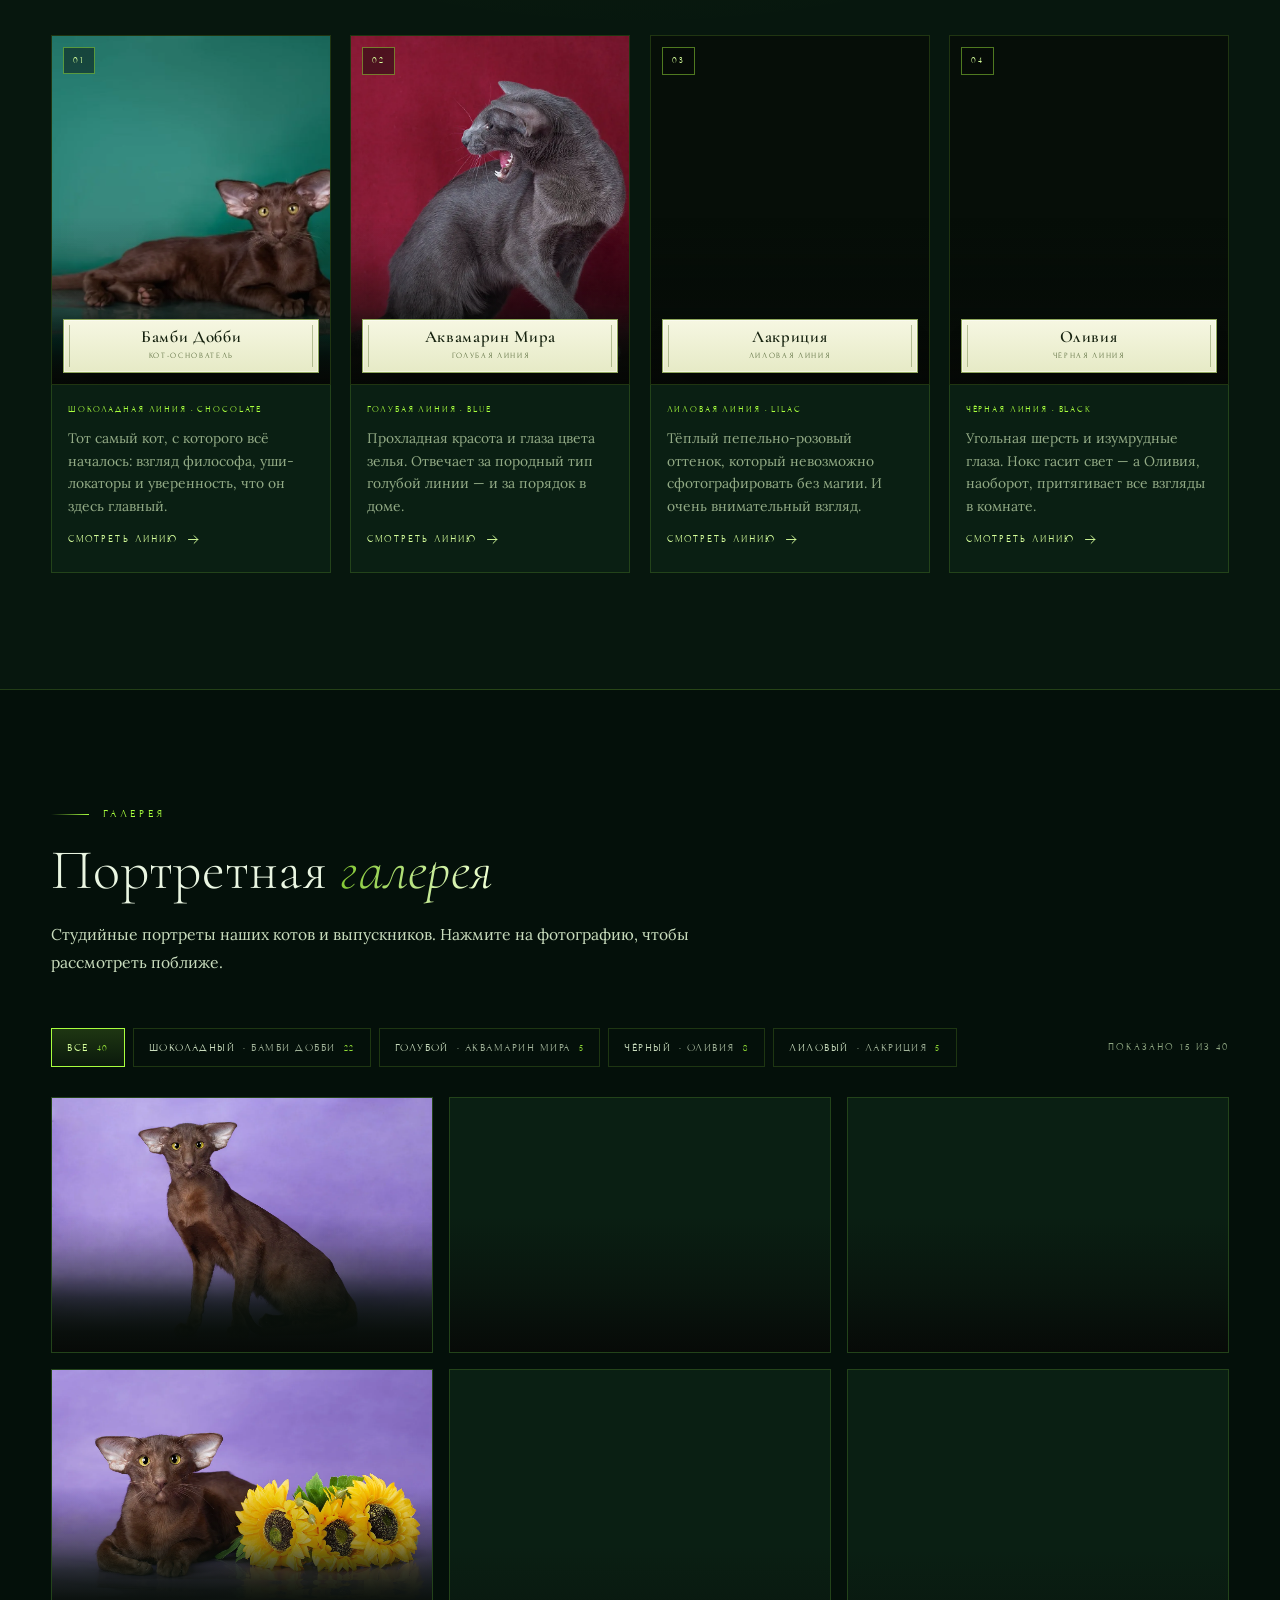
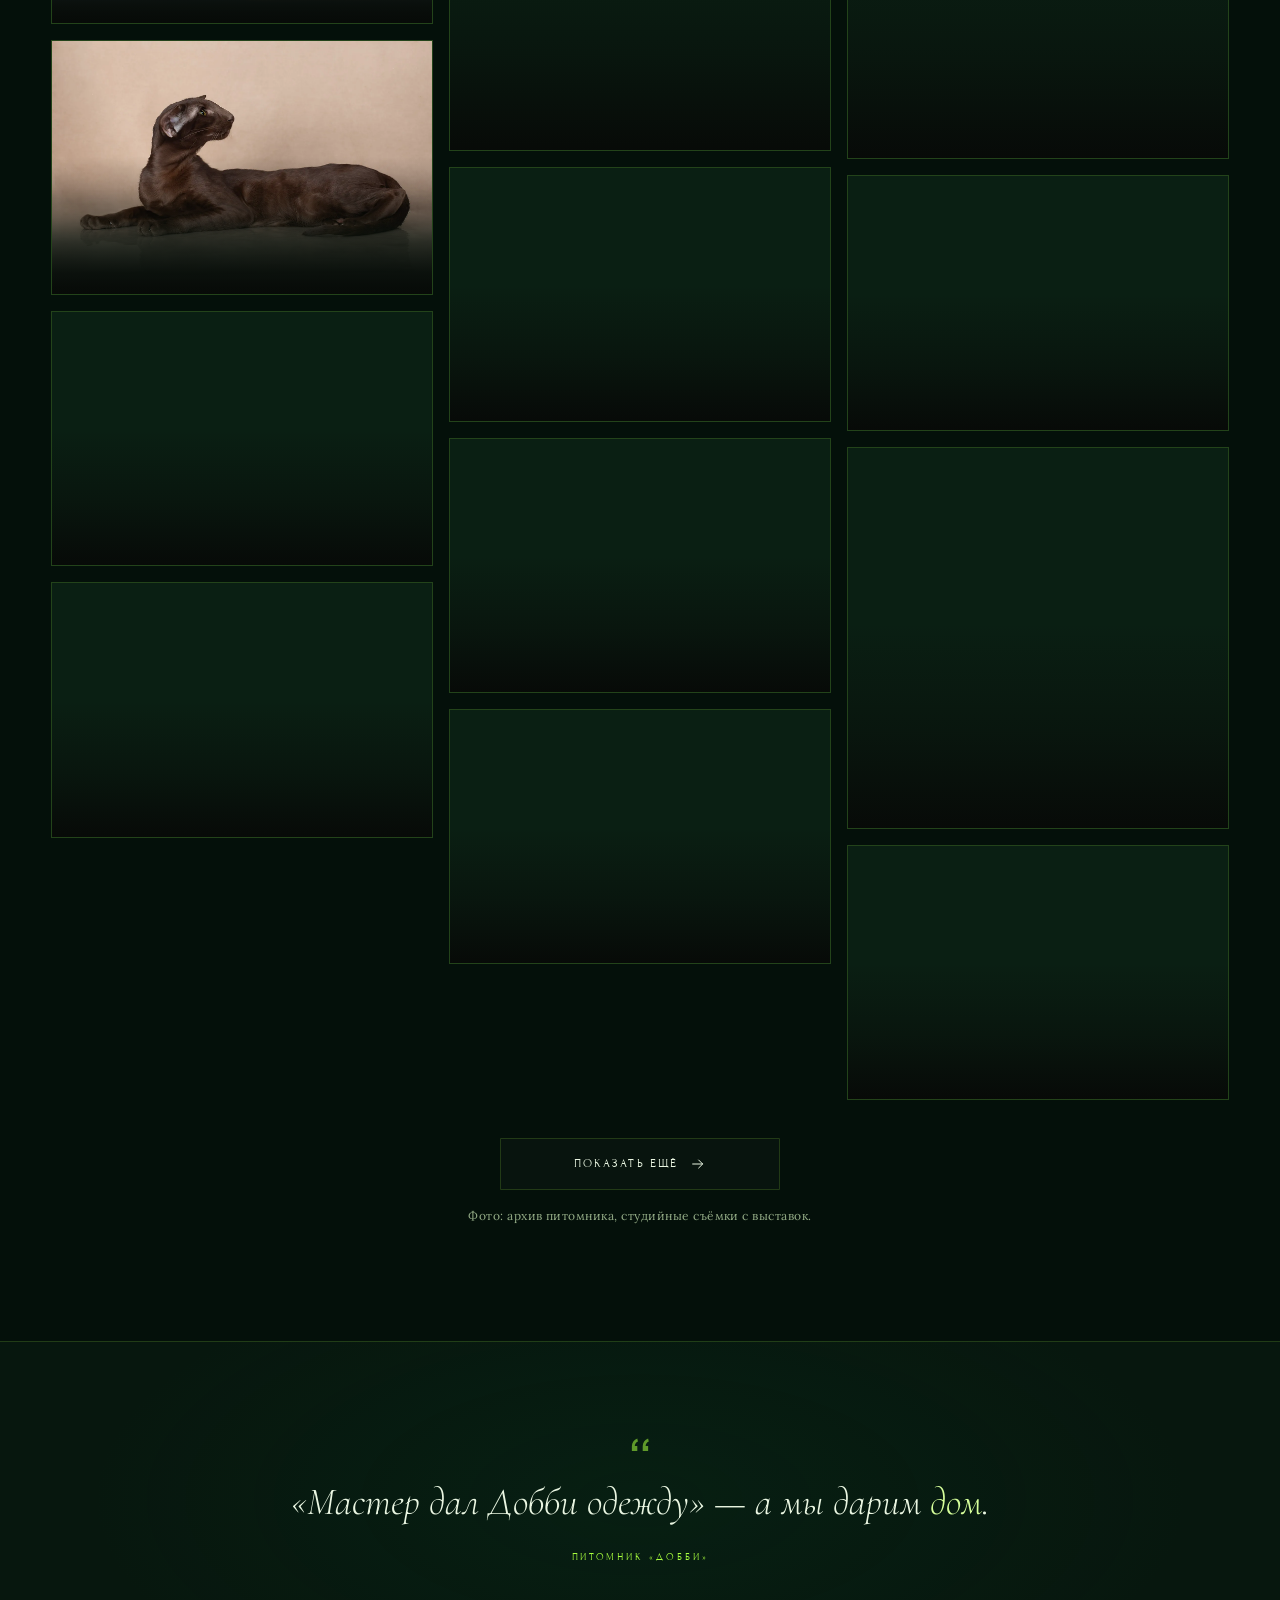
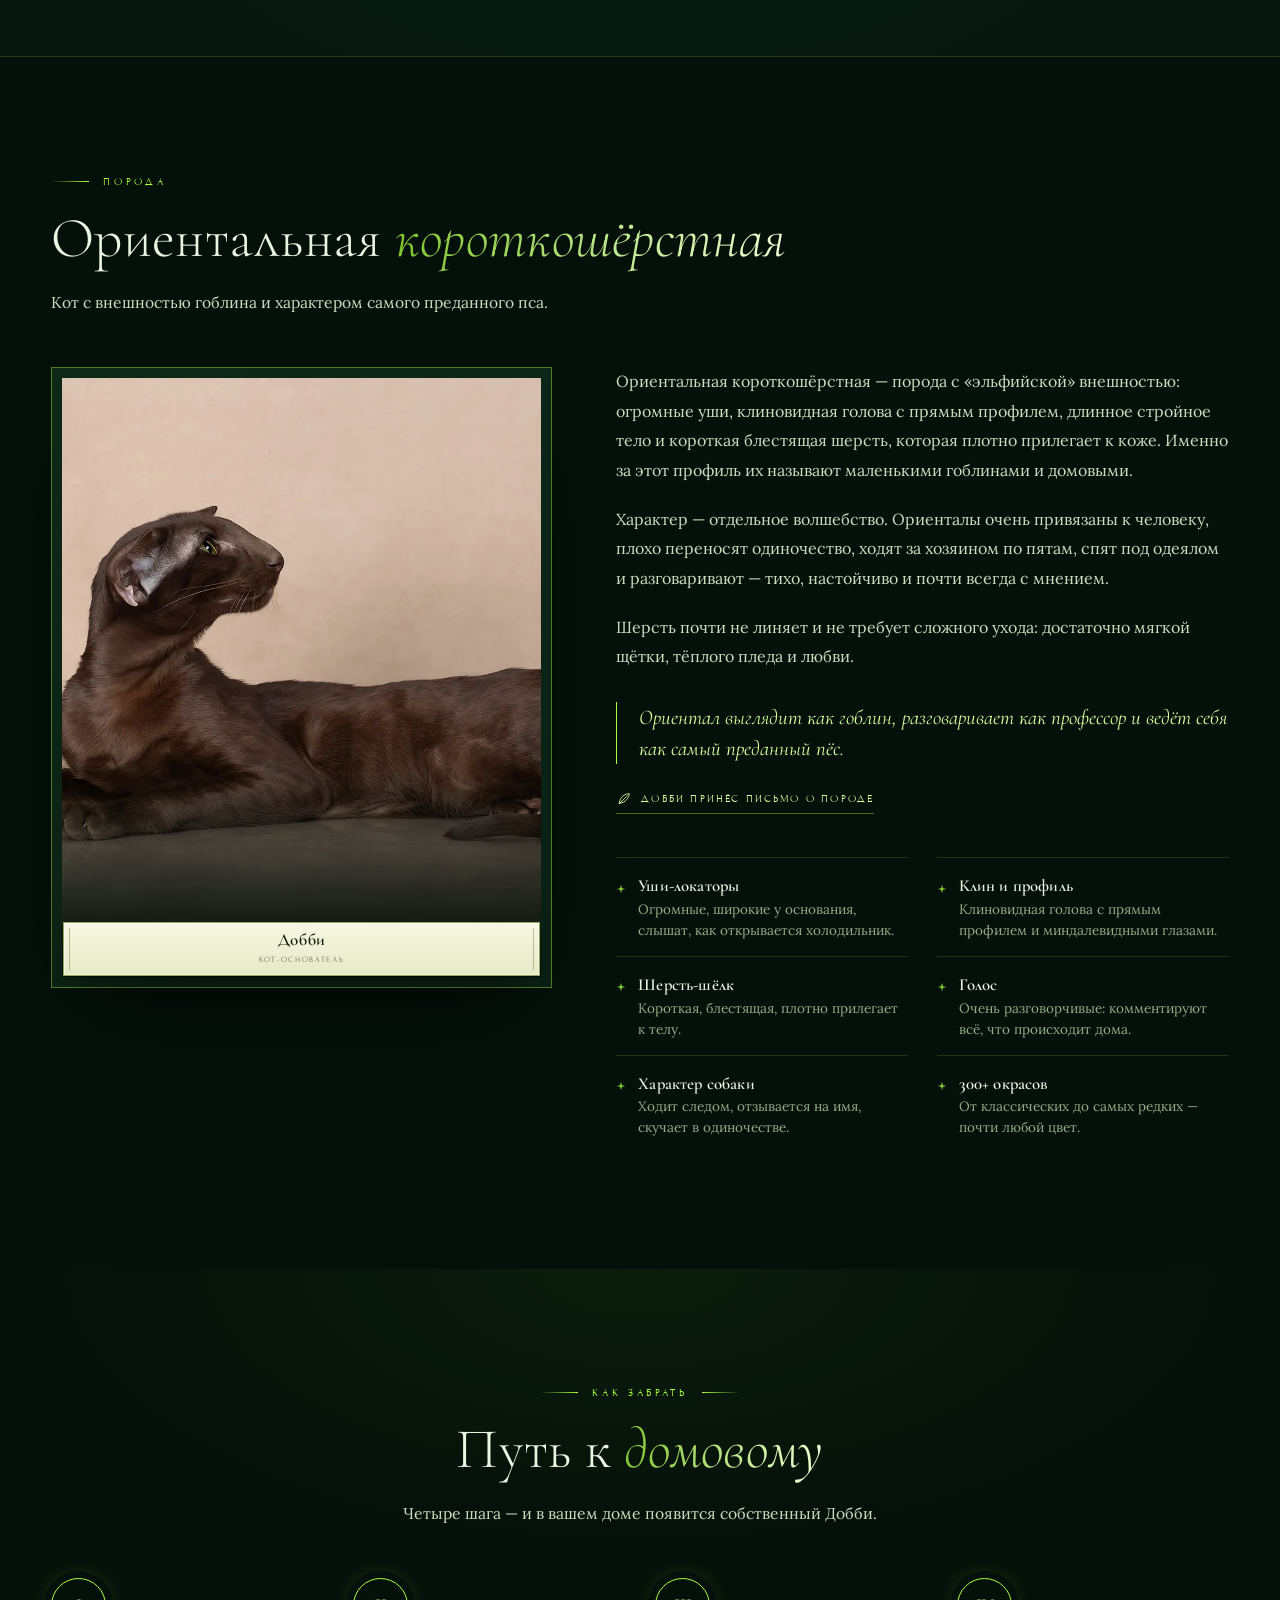
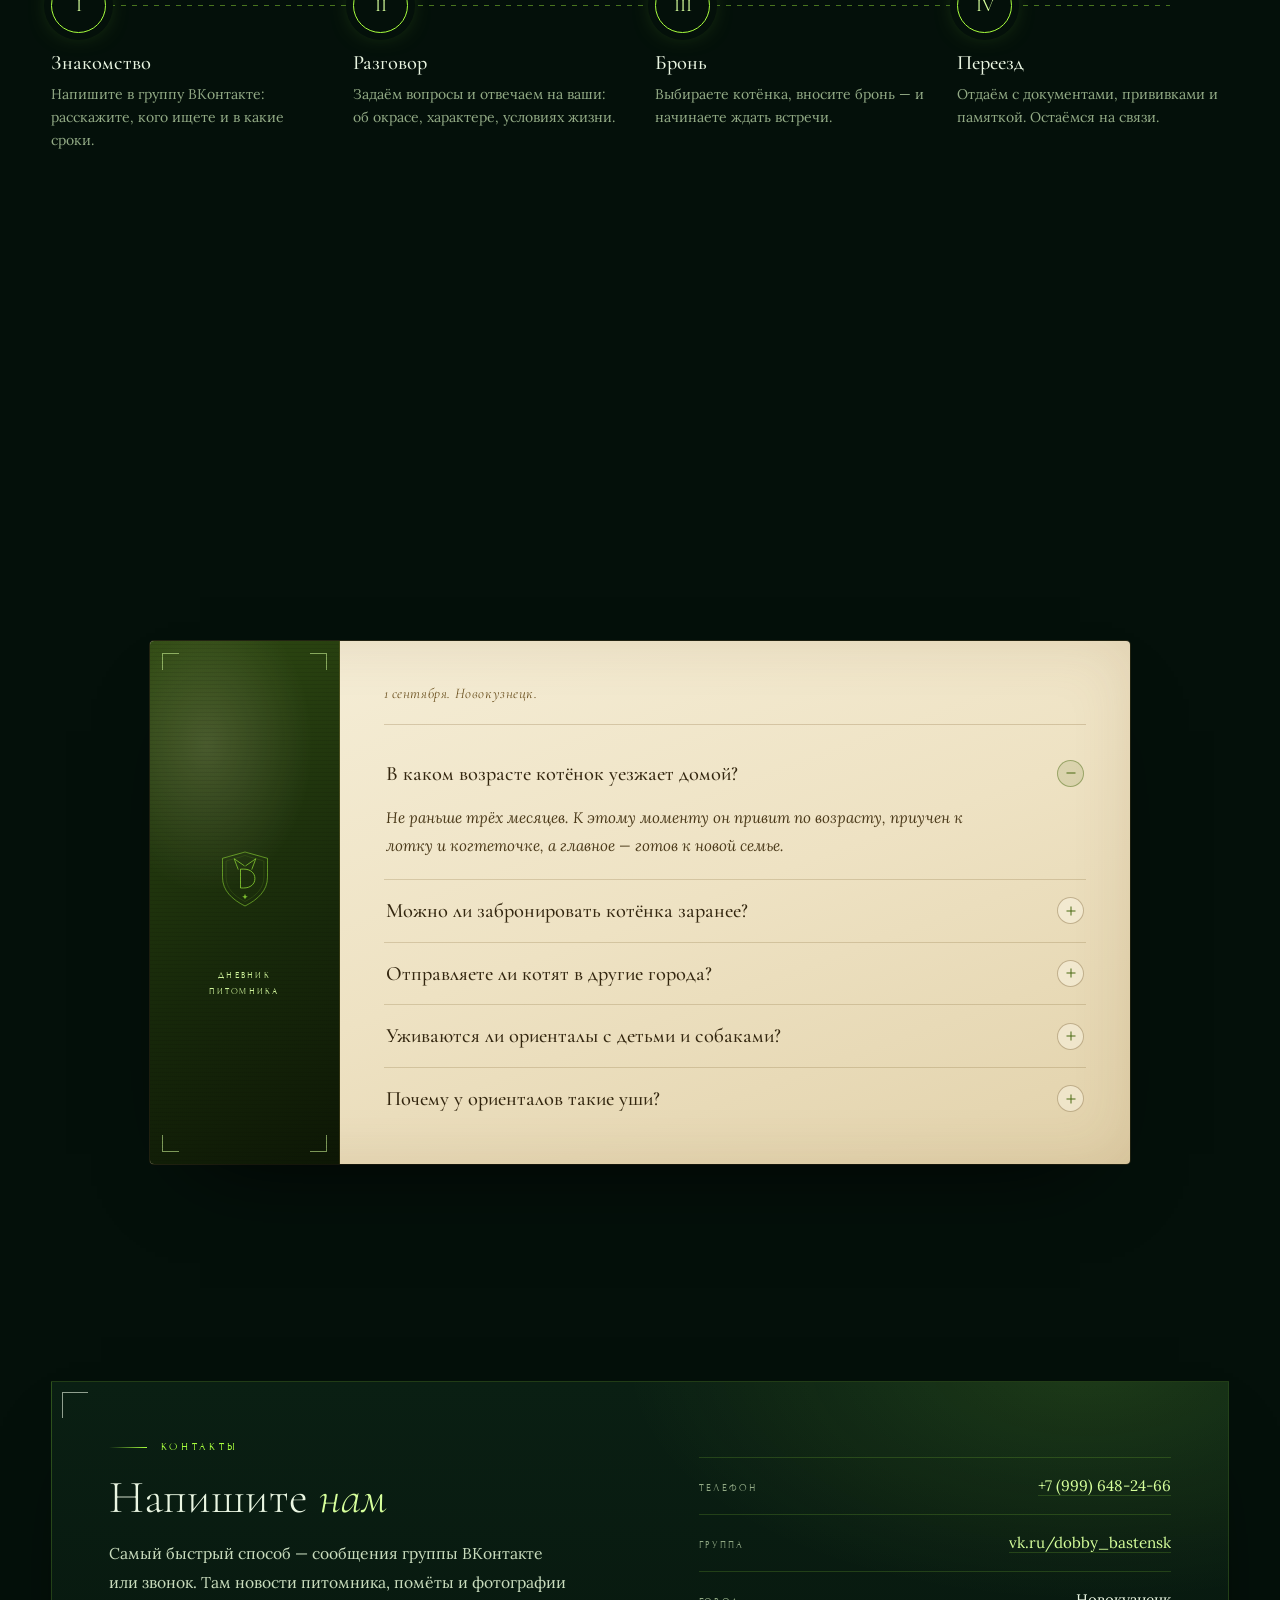
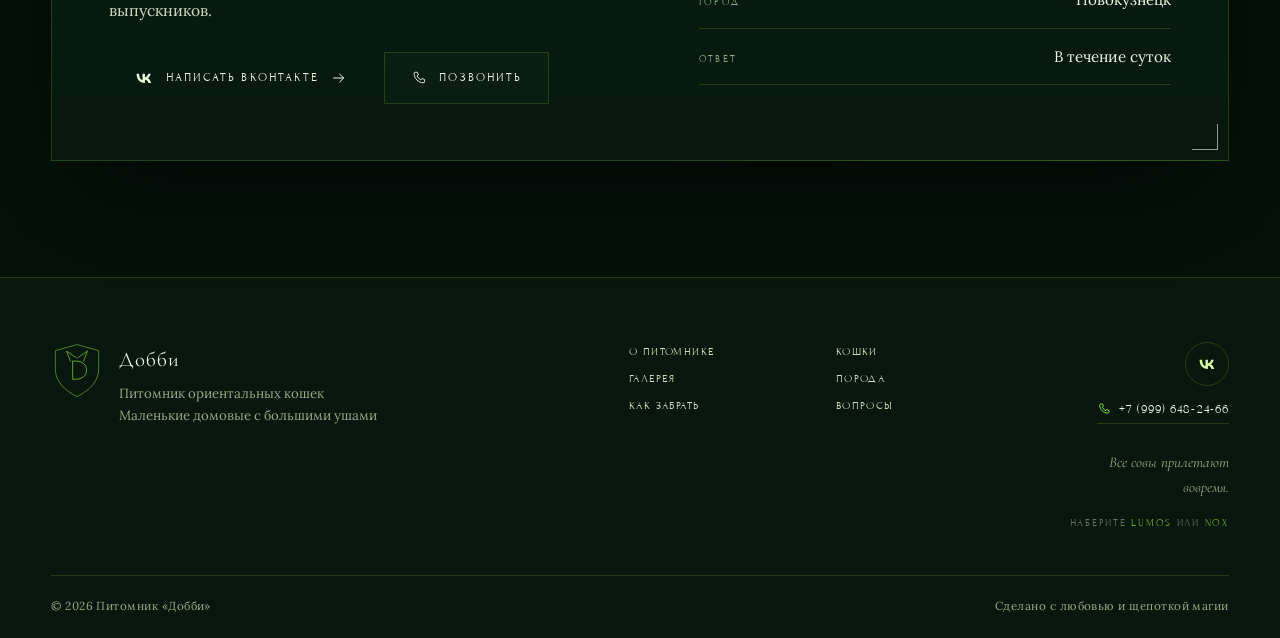
==== commit 08647975: "commit" ====
--- a/index.html
+++ b/index.html
@@ -774,7 +774,7 @@
           </div>
           <div class="contact-list__row">
             <dt>Ответ</dt>
-            <dd>Обычно в течение дня</dd>
+            <dd>В течение суток</dd>
           </div>
         </dl>
       </div>
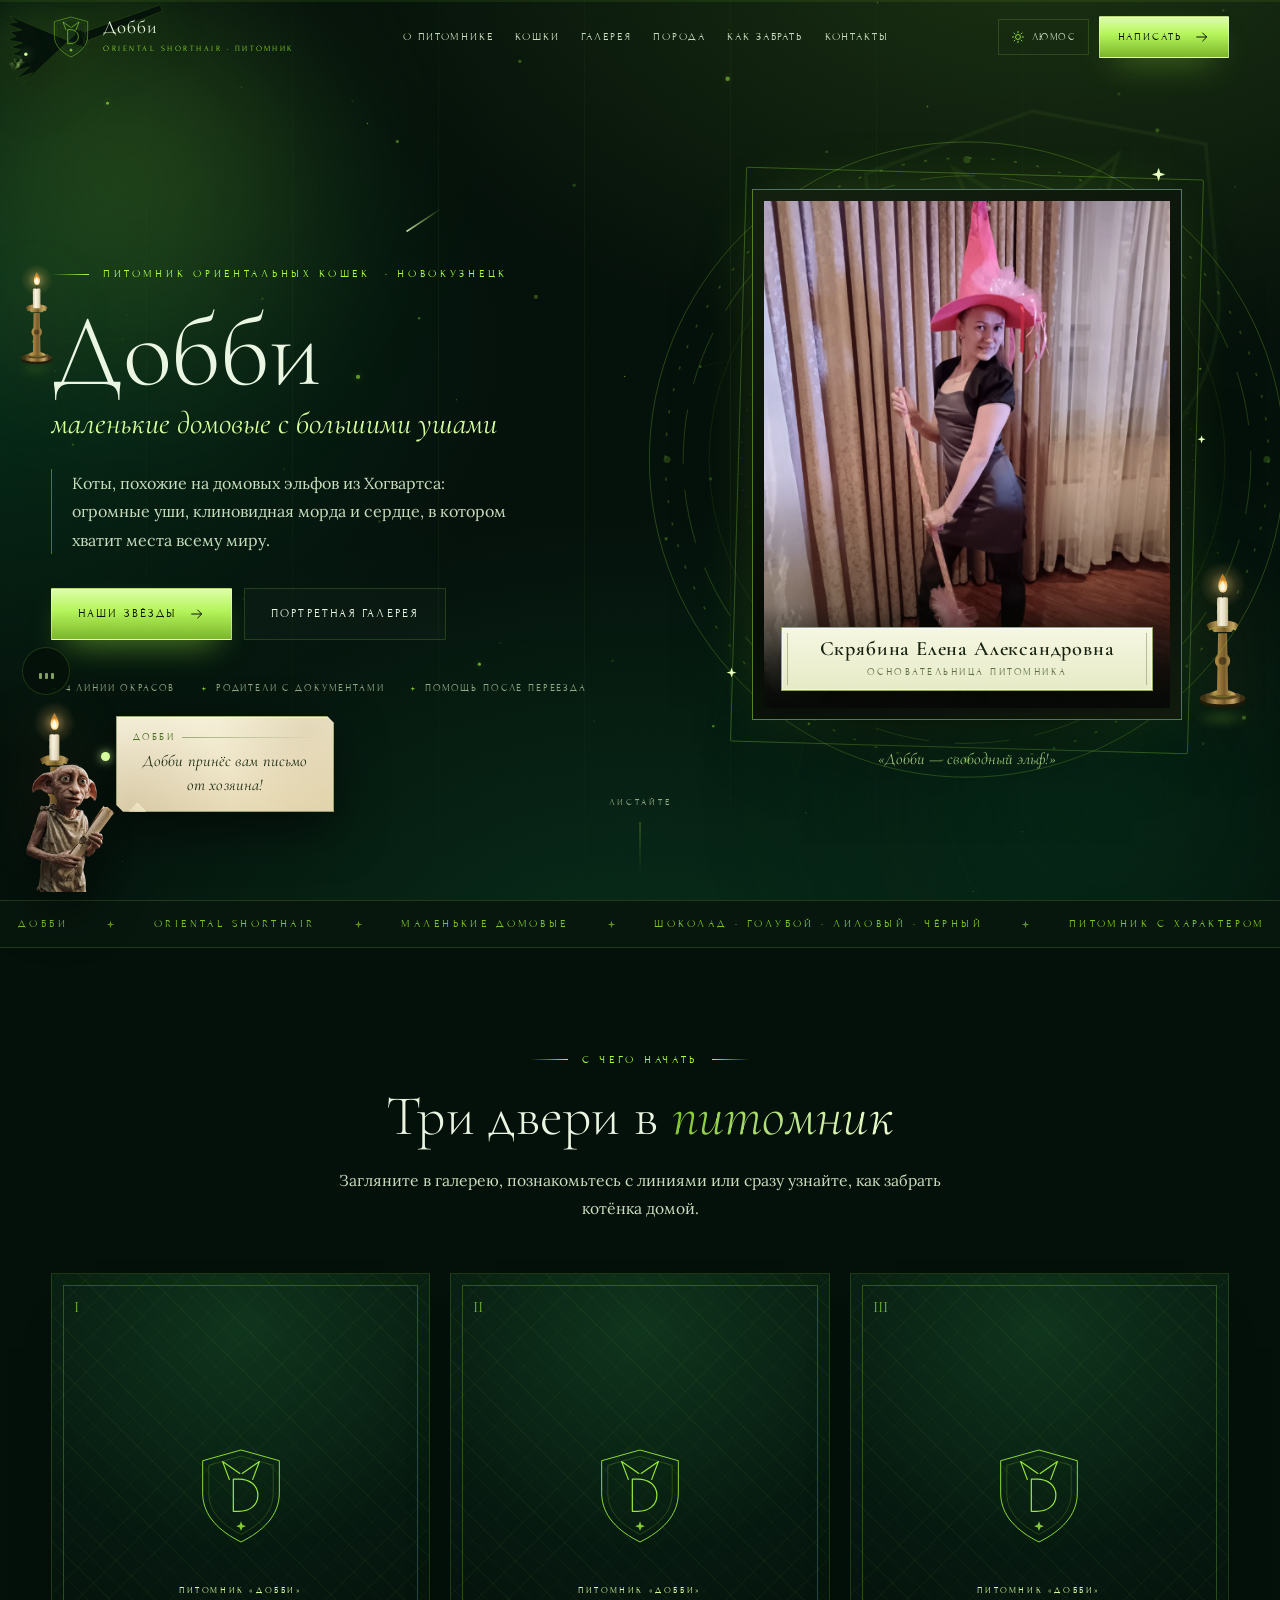
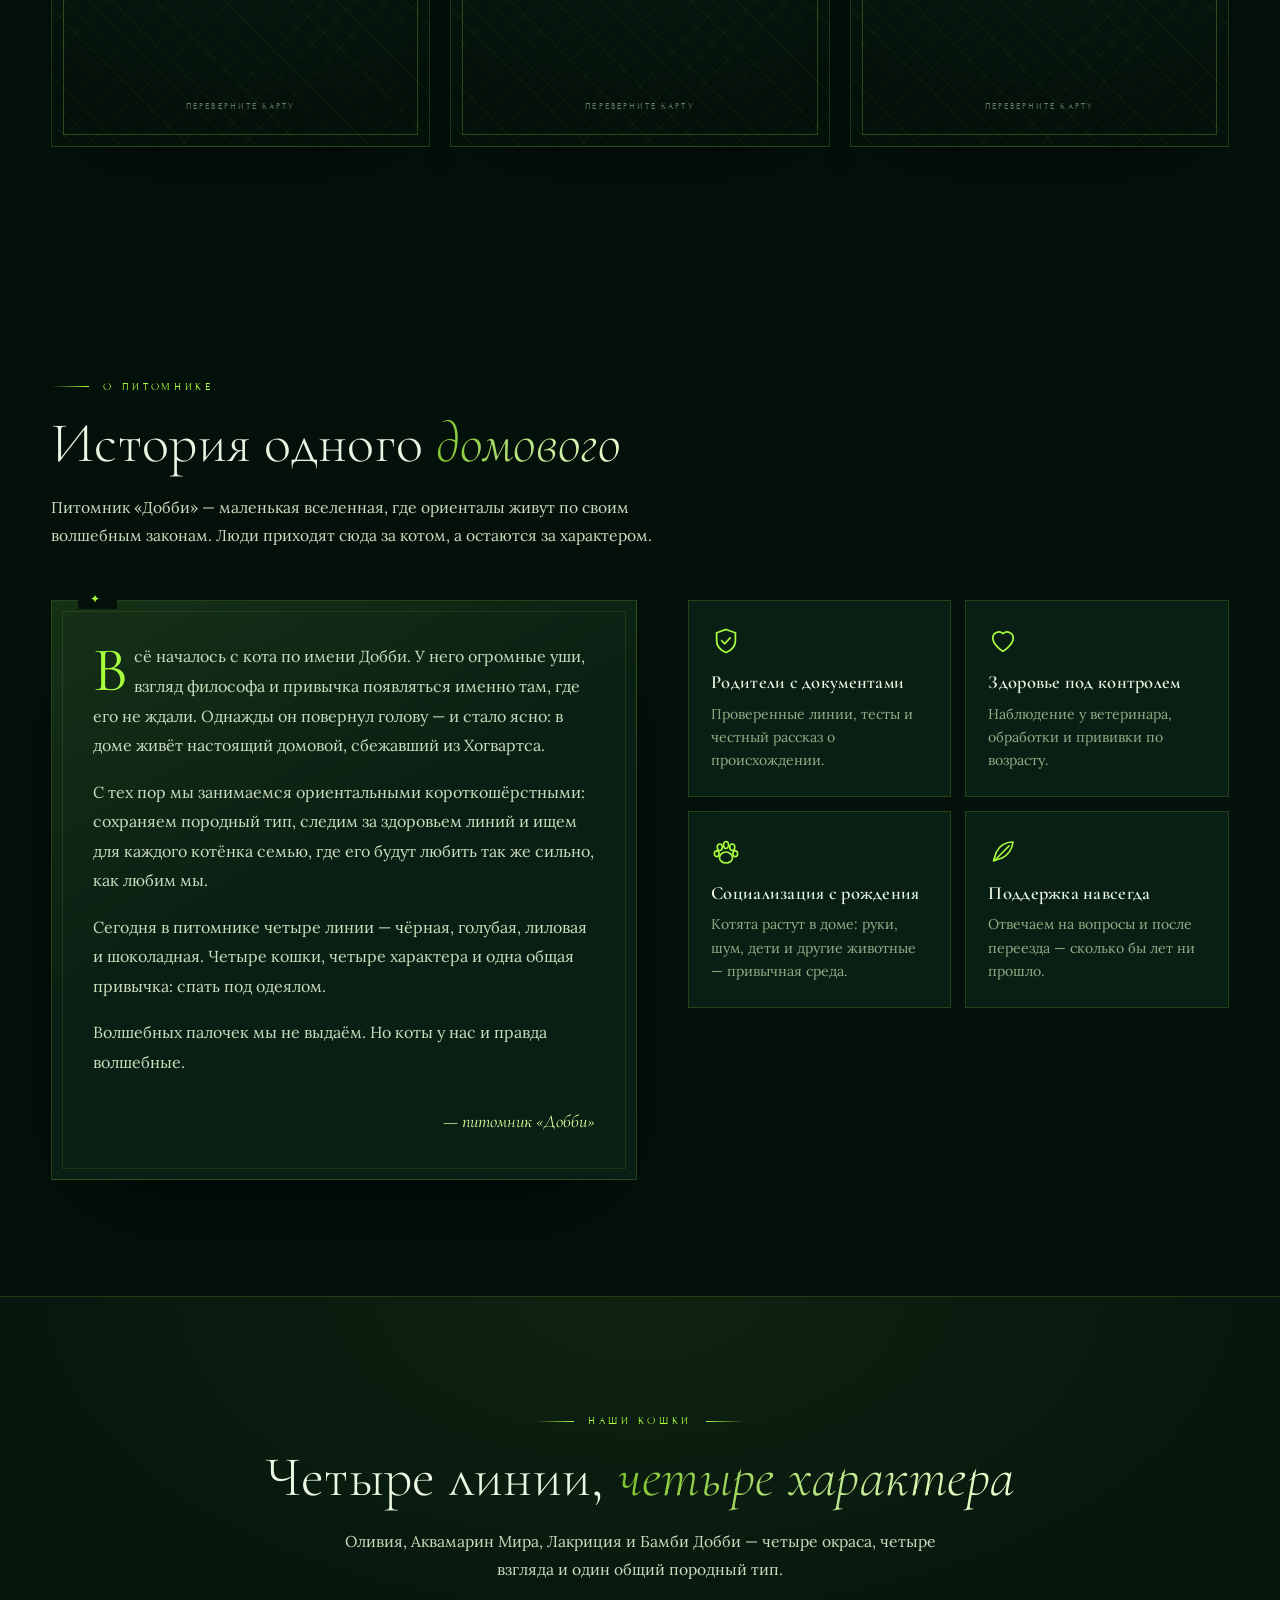
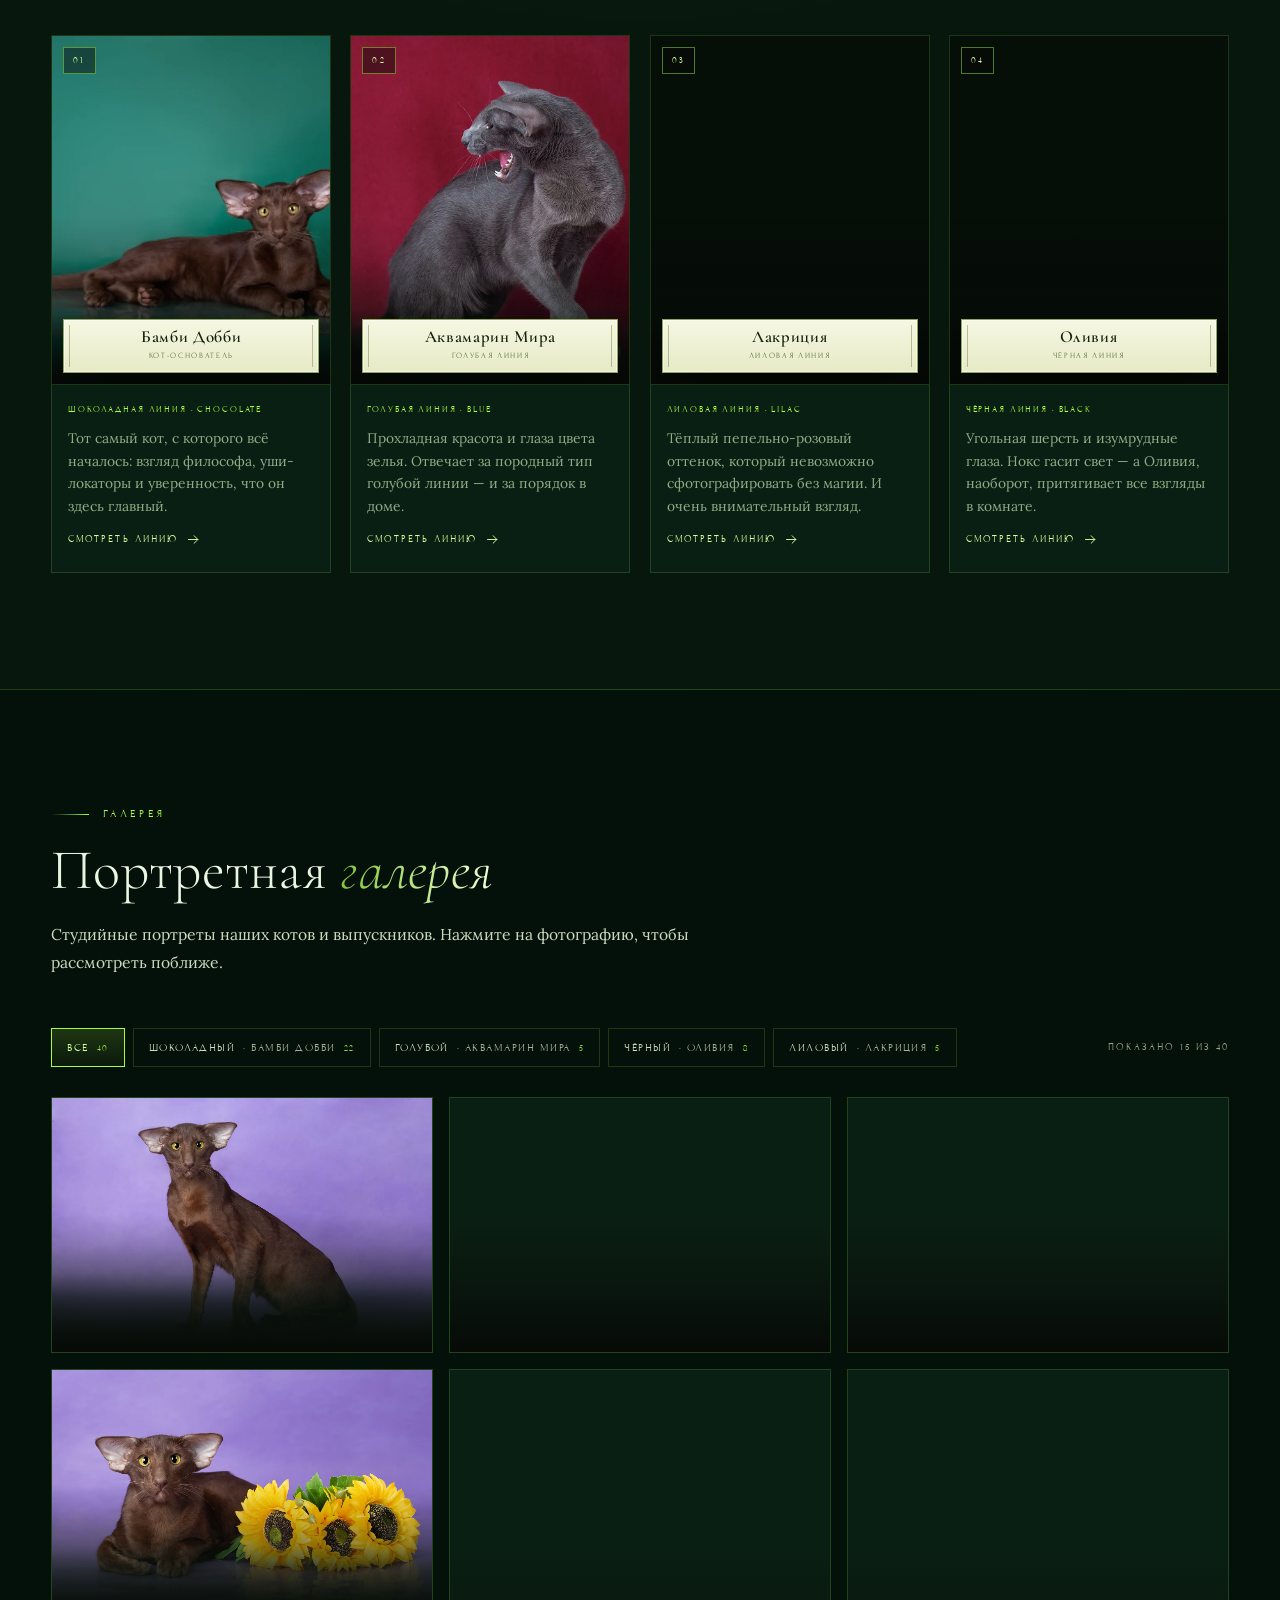
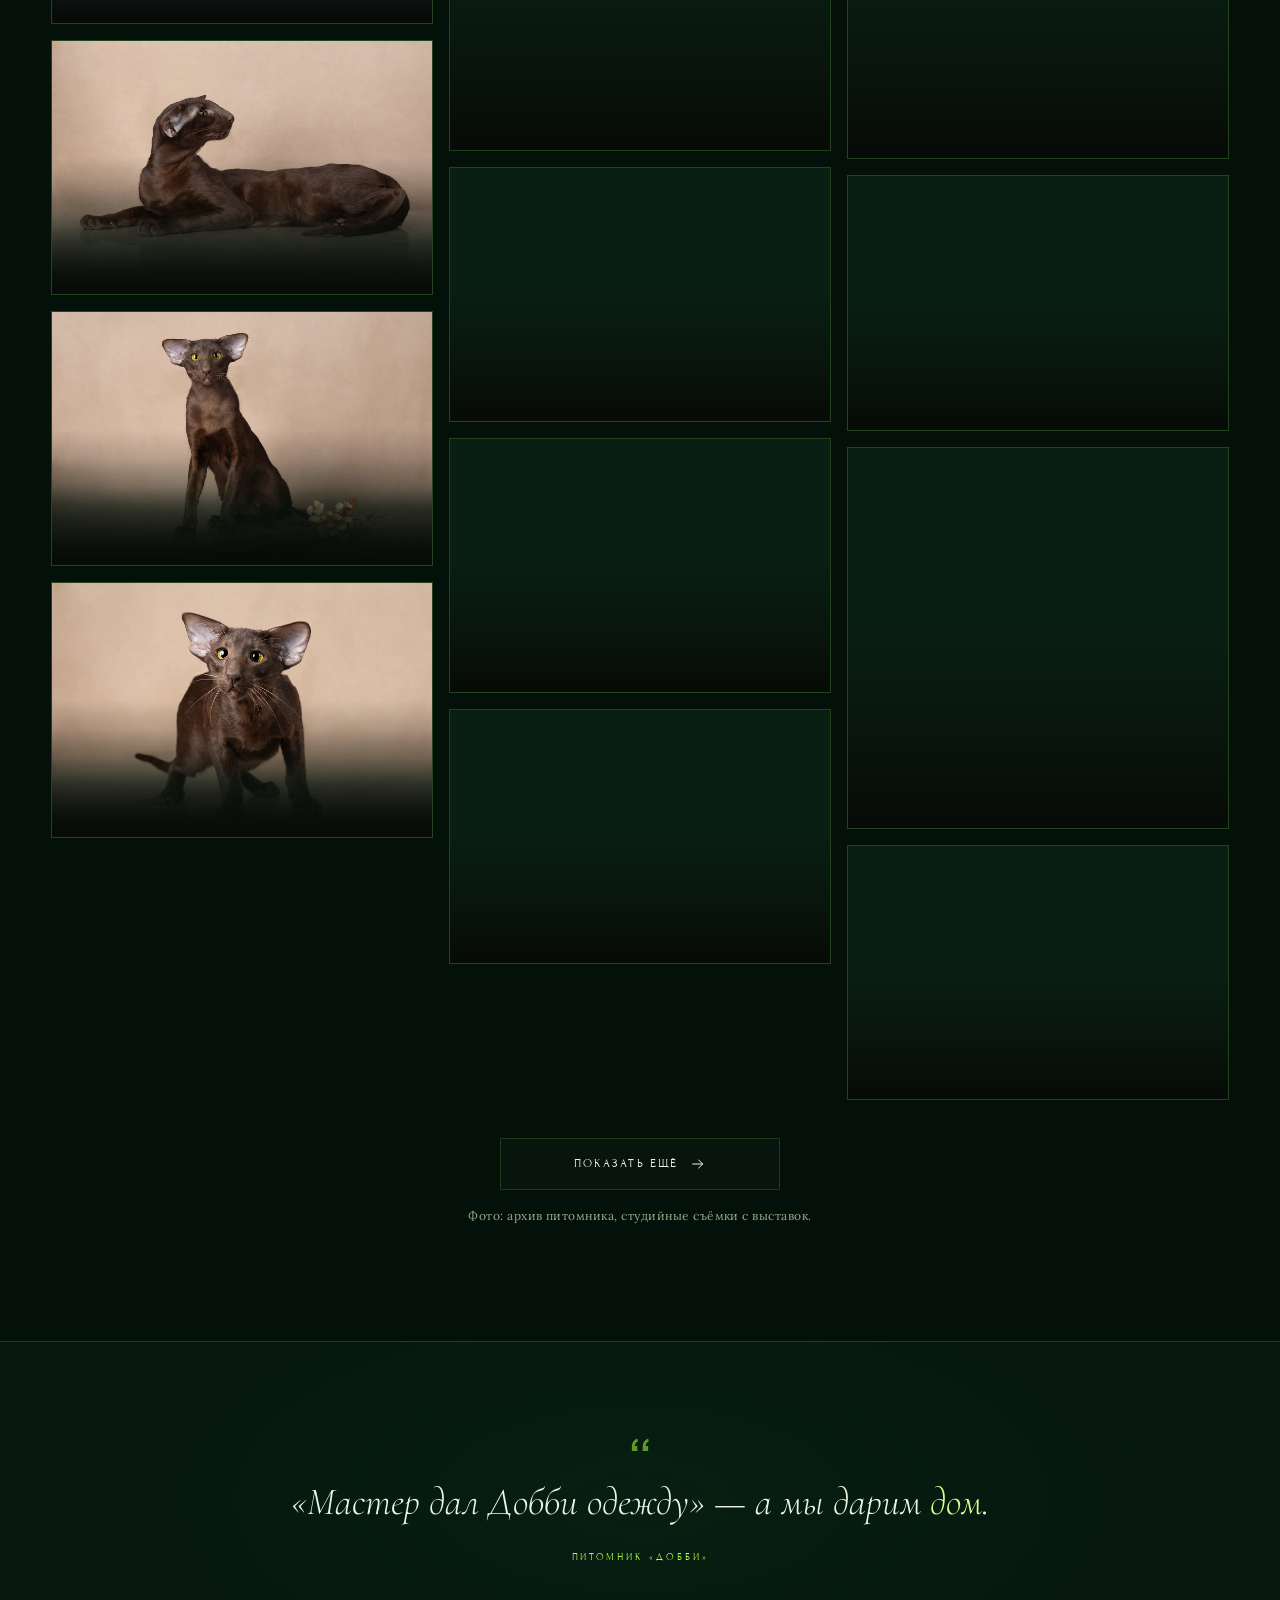
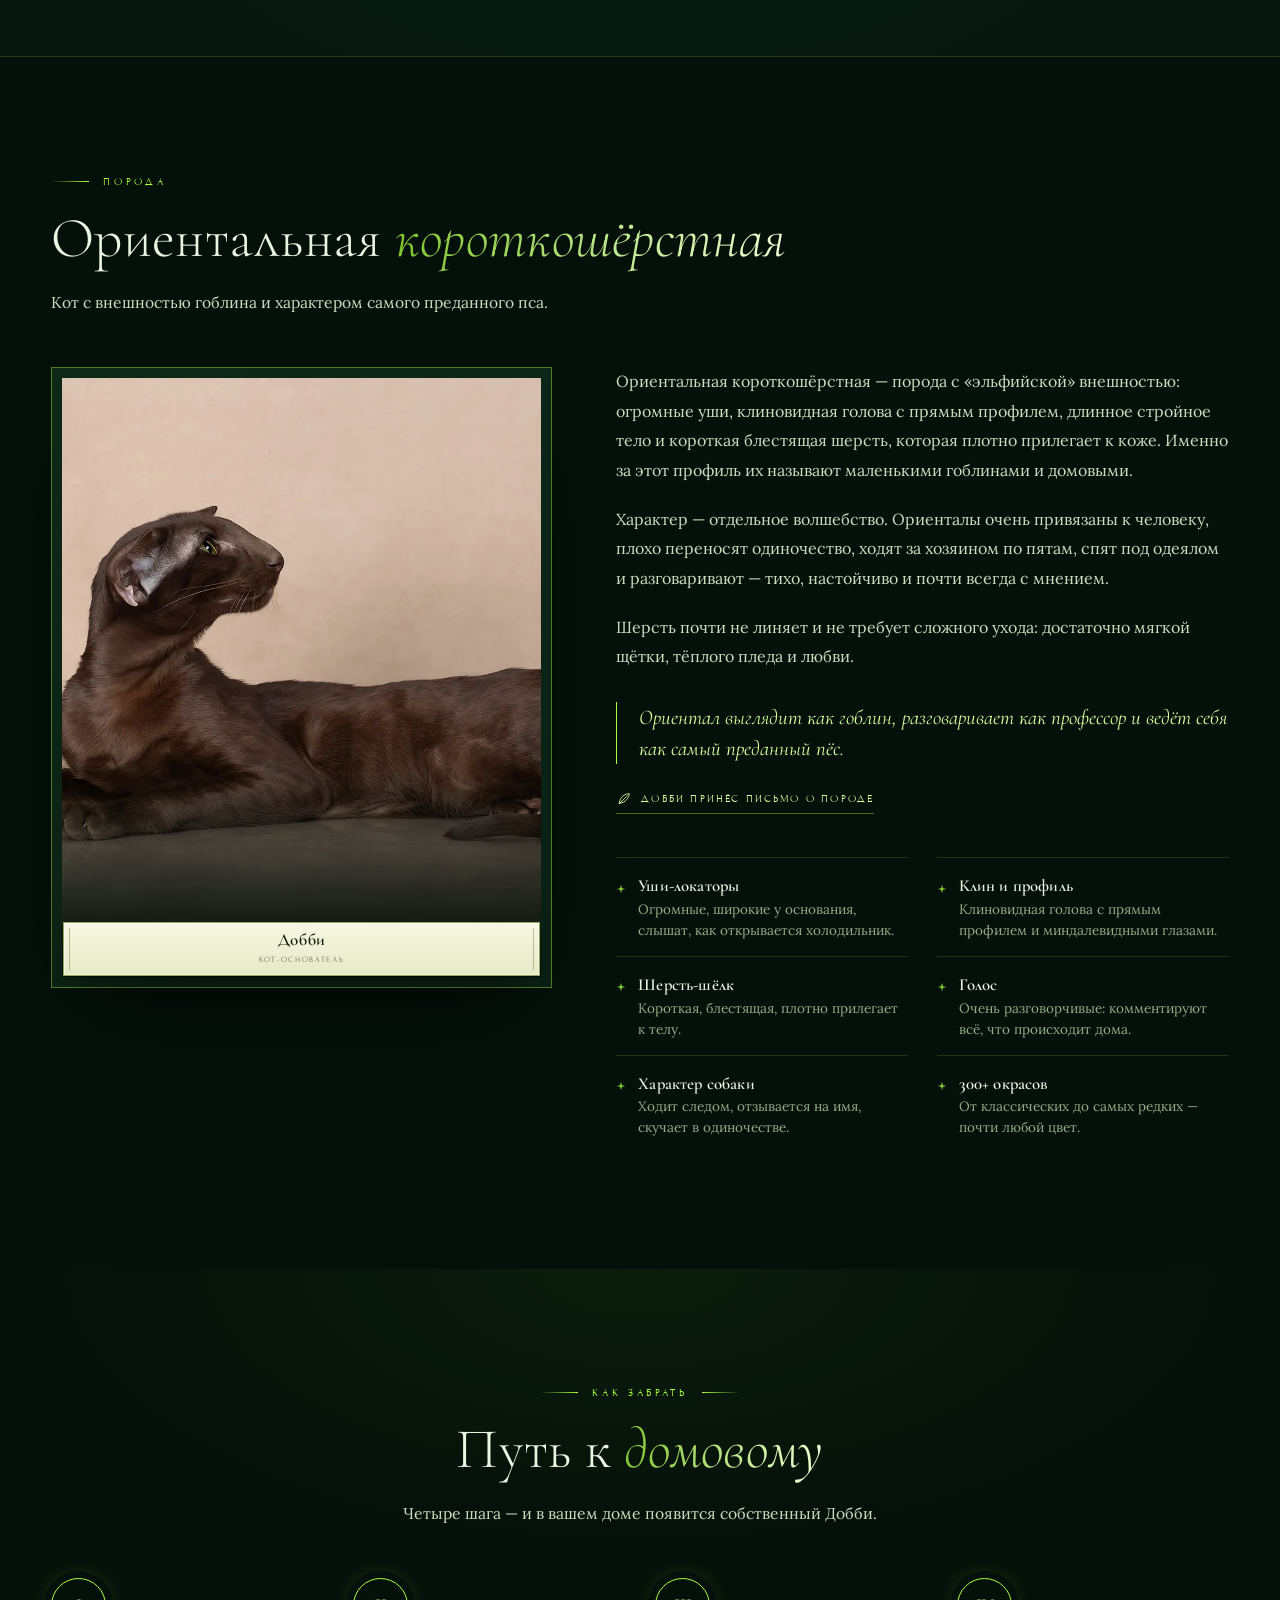
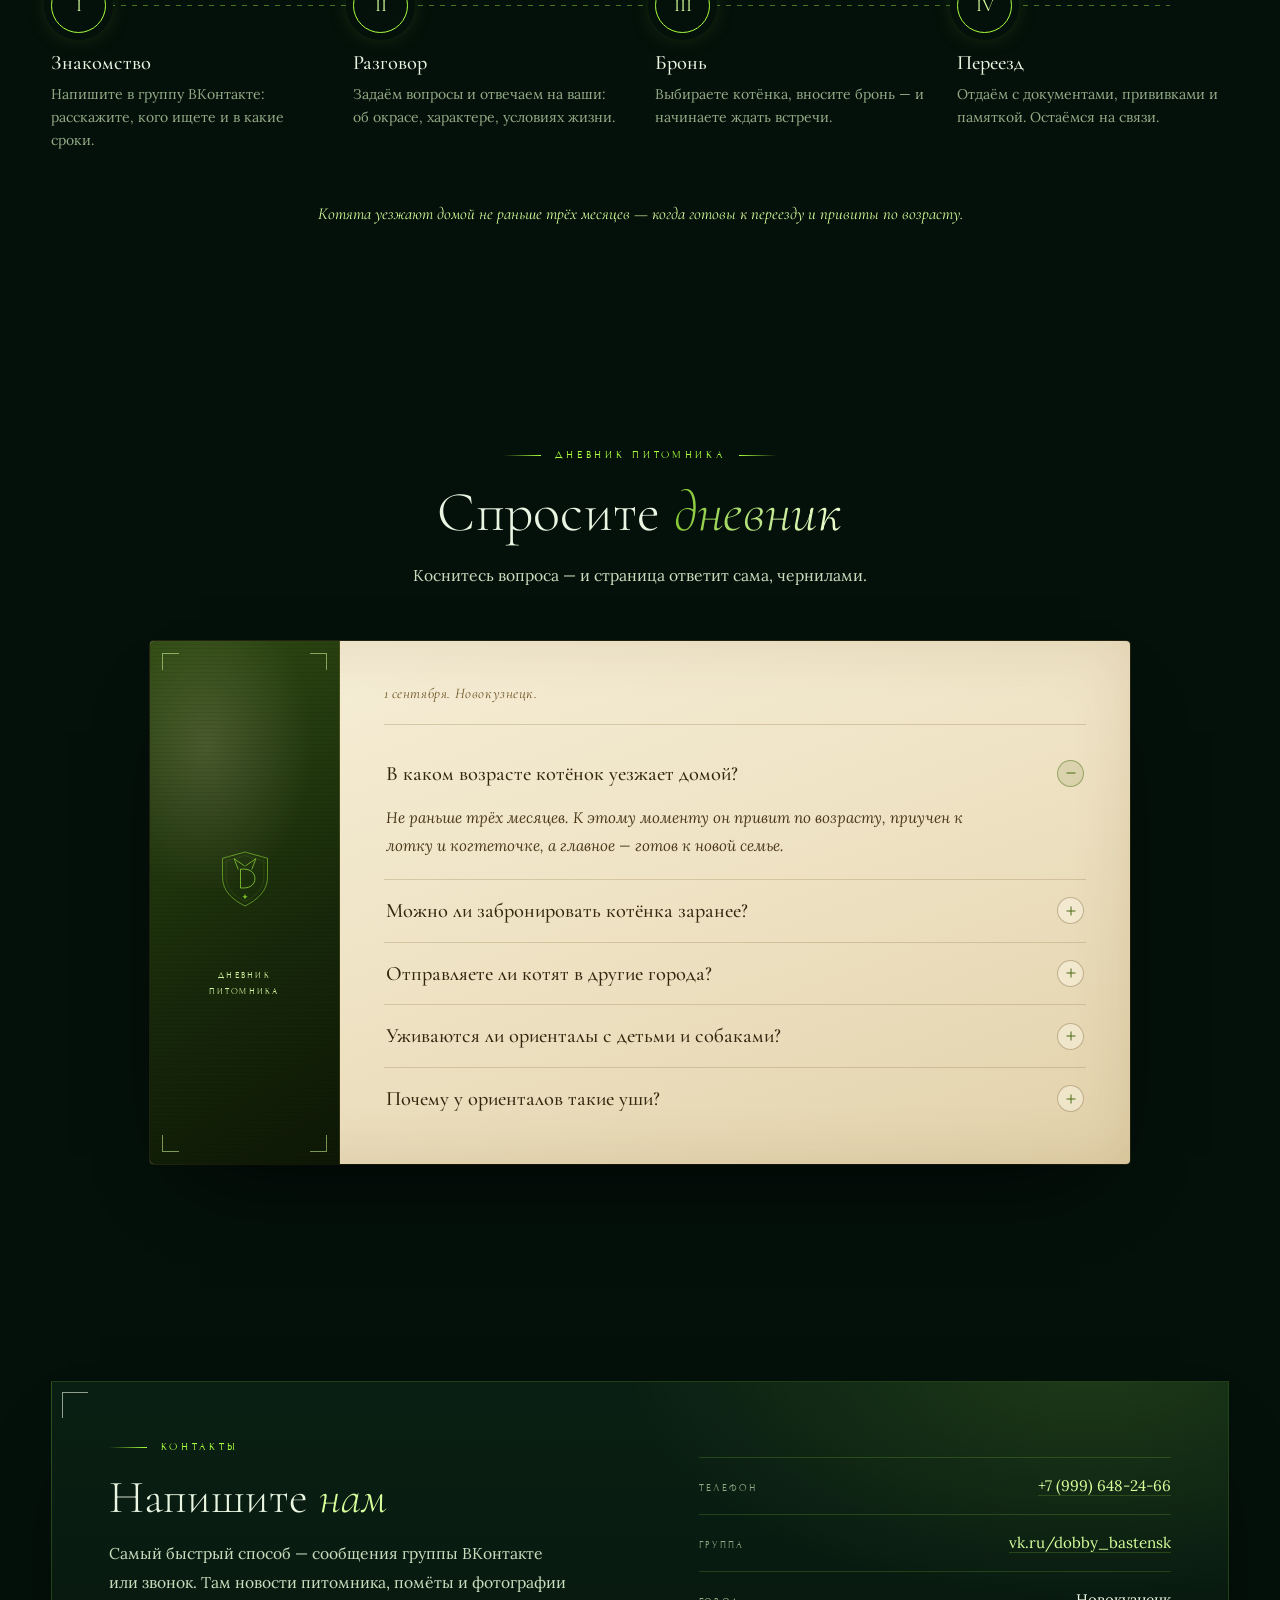
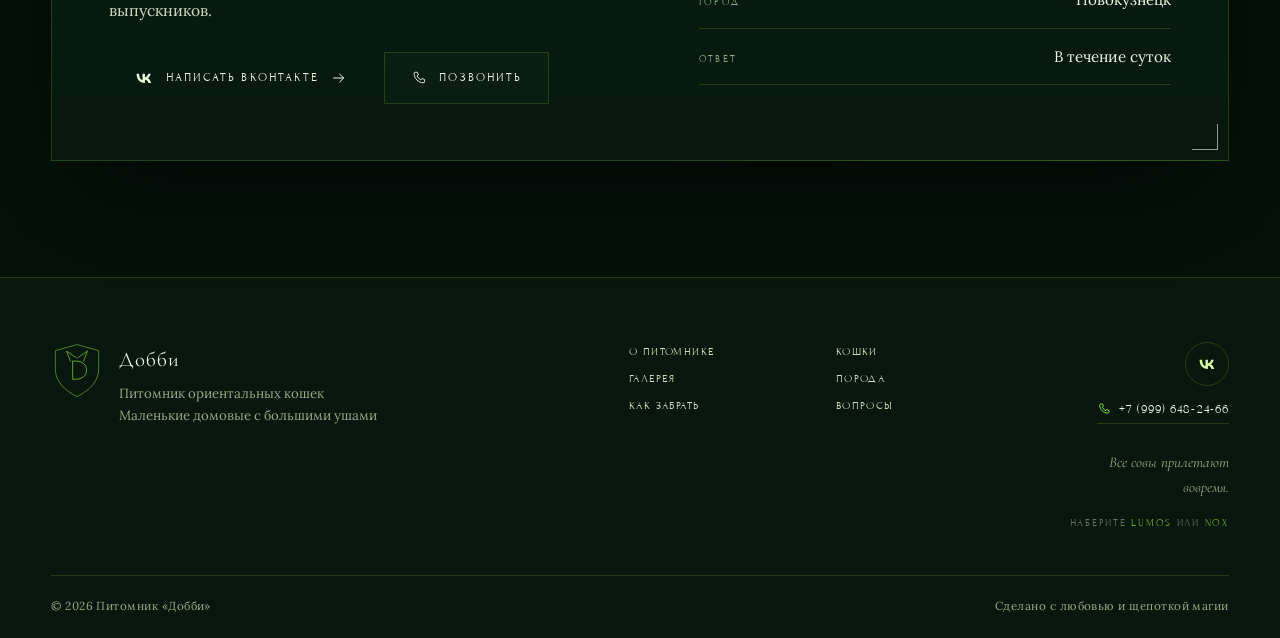
==== commit cd983b04: "commit" ====
--- a/index.html
+++ b/index.html
@@ -285,7 +285,7 @@
           <span class="hero__title-line">Добби</span>
         </h1>
         <p class="hero__tagline">маленькие домовые с большими ушами</p>
-        <p class="hero__lead">Коты, похожие на домовых из Хогвартса: огромные уши, клиновидная морда и сердце, в котором хватит места всему миру.</p>
+        <p class="hero__lead">Коты, похожие на домовых эльфов из Хогвартса: огромные уши, клиновидная морда и сердце, в котором хватит места всему миру.</p>
         <div class="hero__actions">
           <a class="btn btn--gold" href="#stars"><span>Наши звёзды</span><svg class="icon"><use href="#i-arrow"></use></svg></a>
           <a class="btn btn--ghost" href="#gallery"><span>Портретная галерея</span></a>
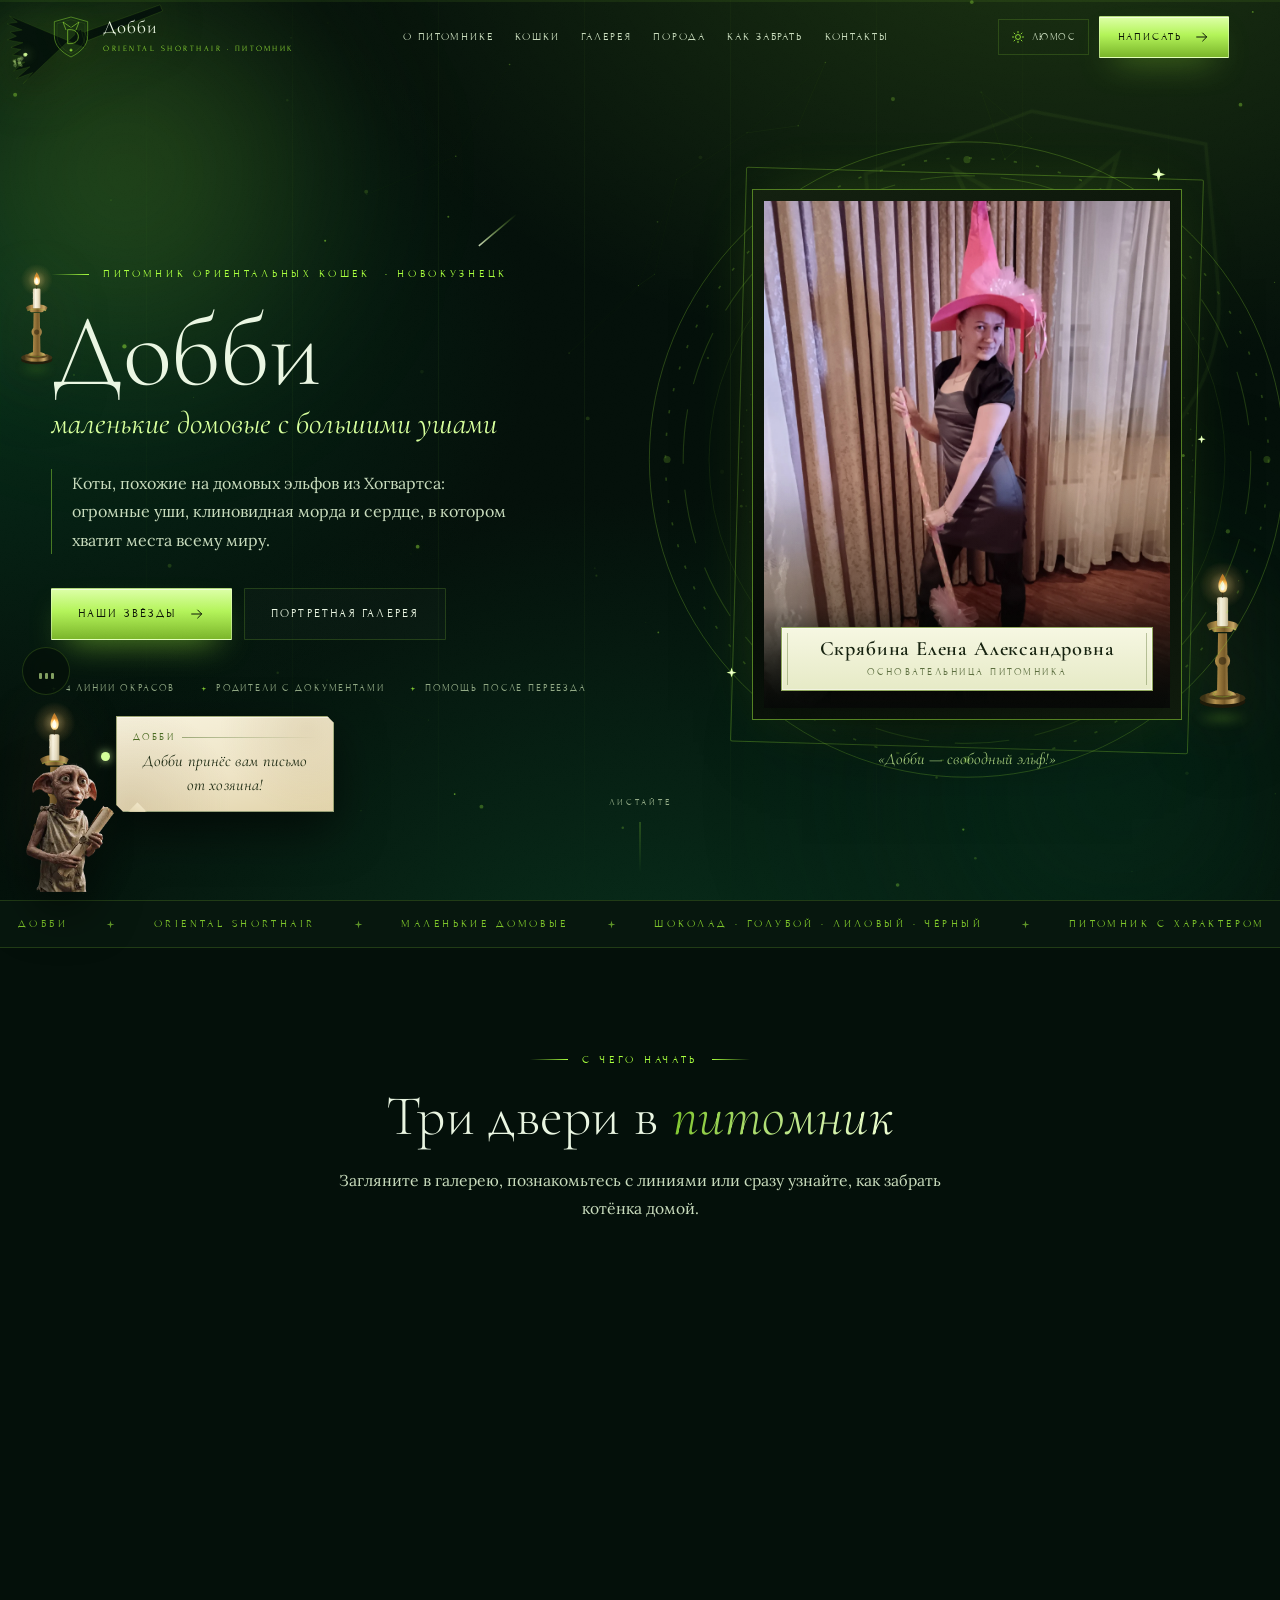
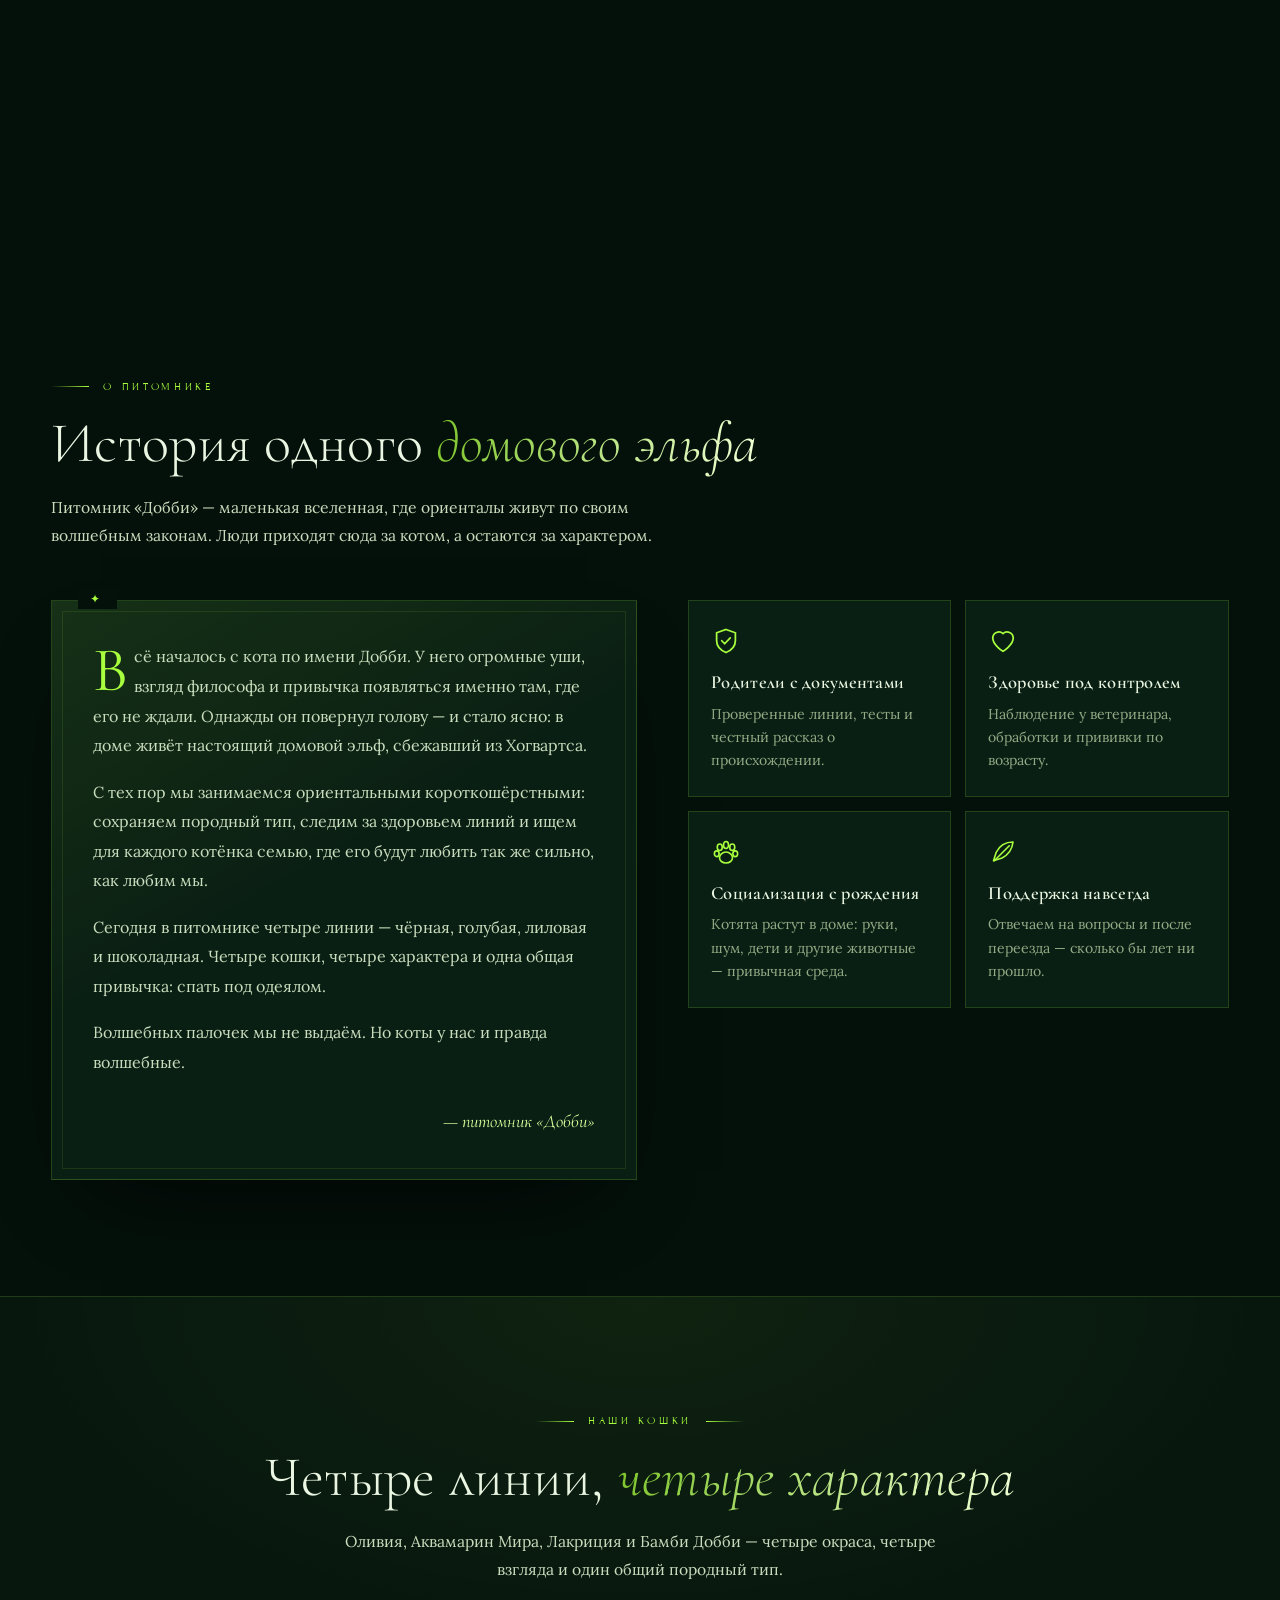
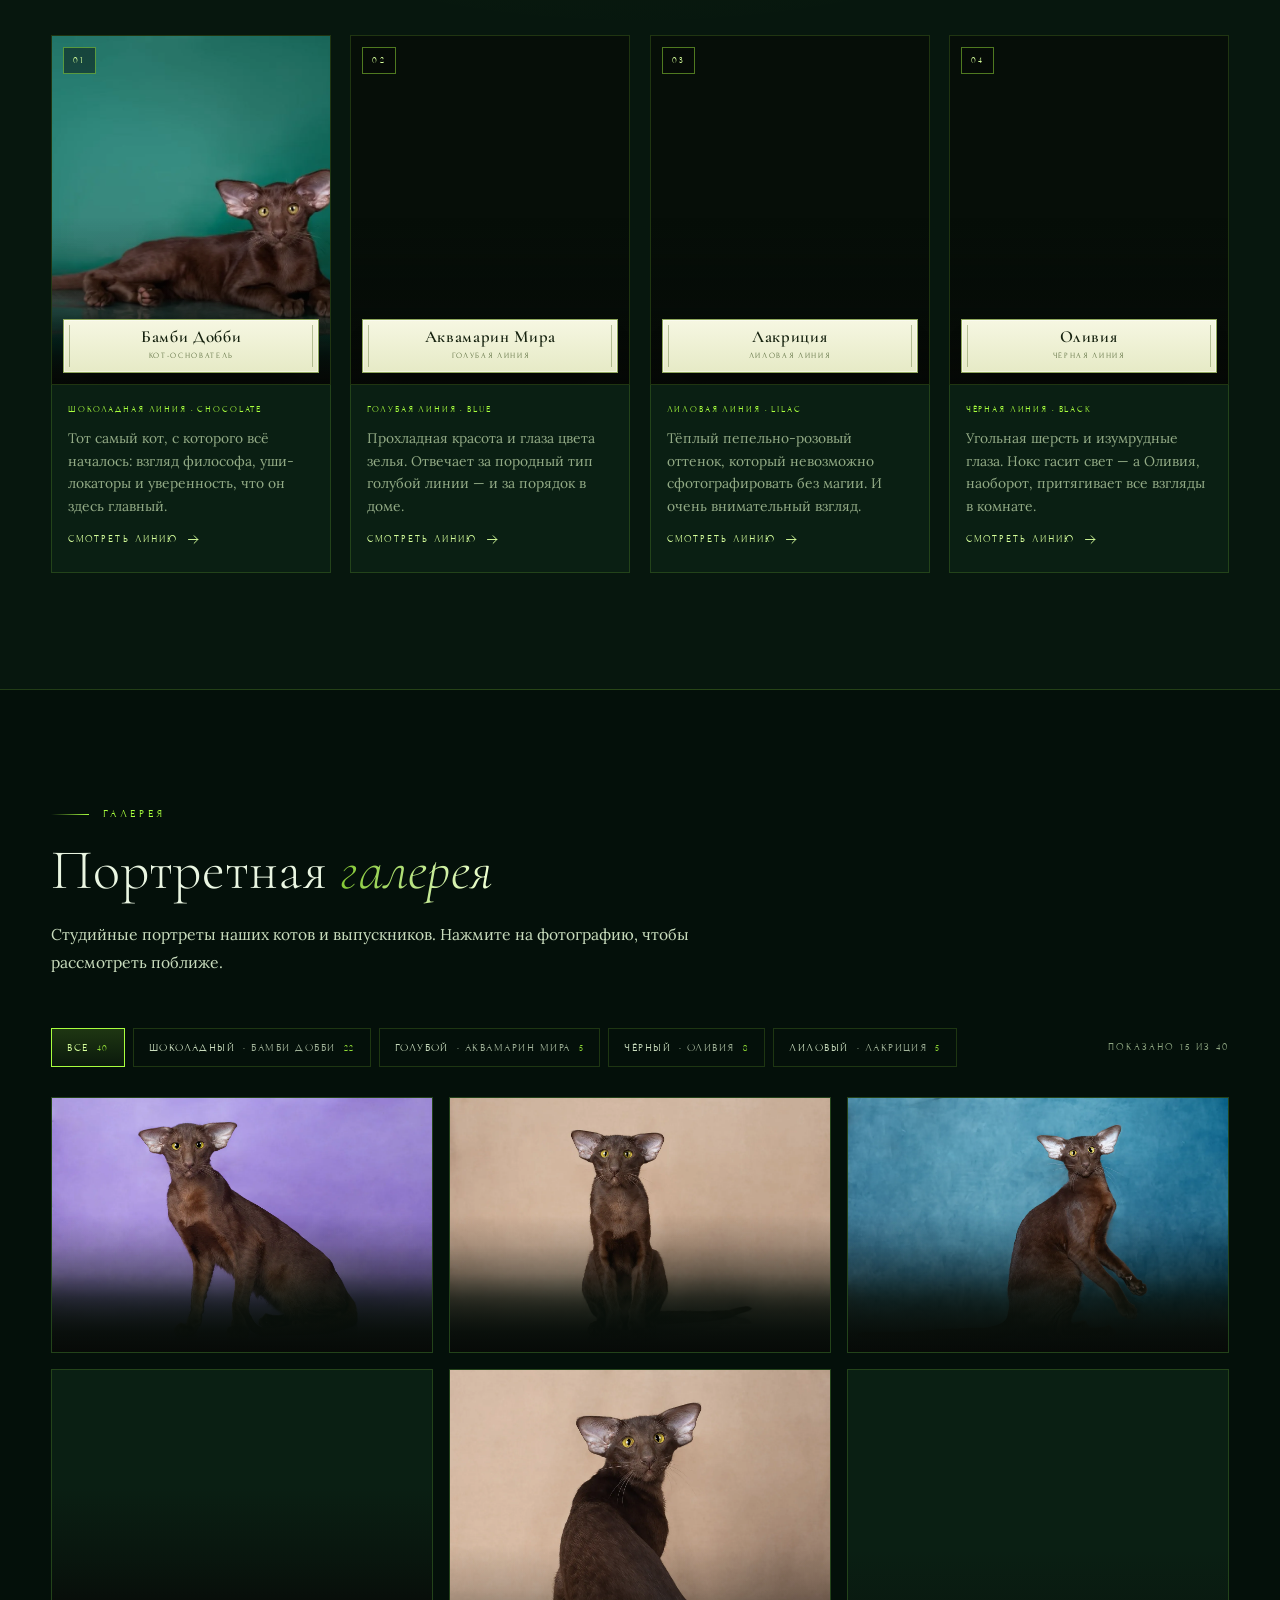
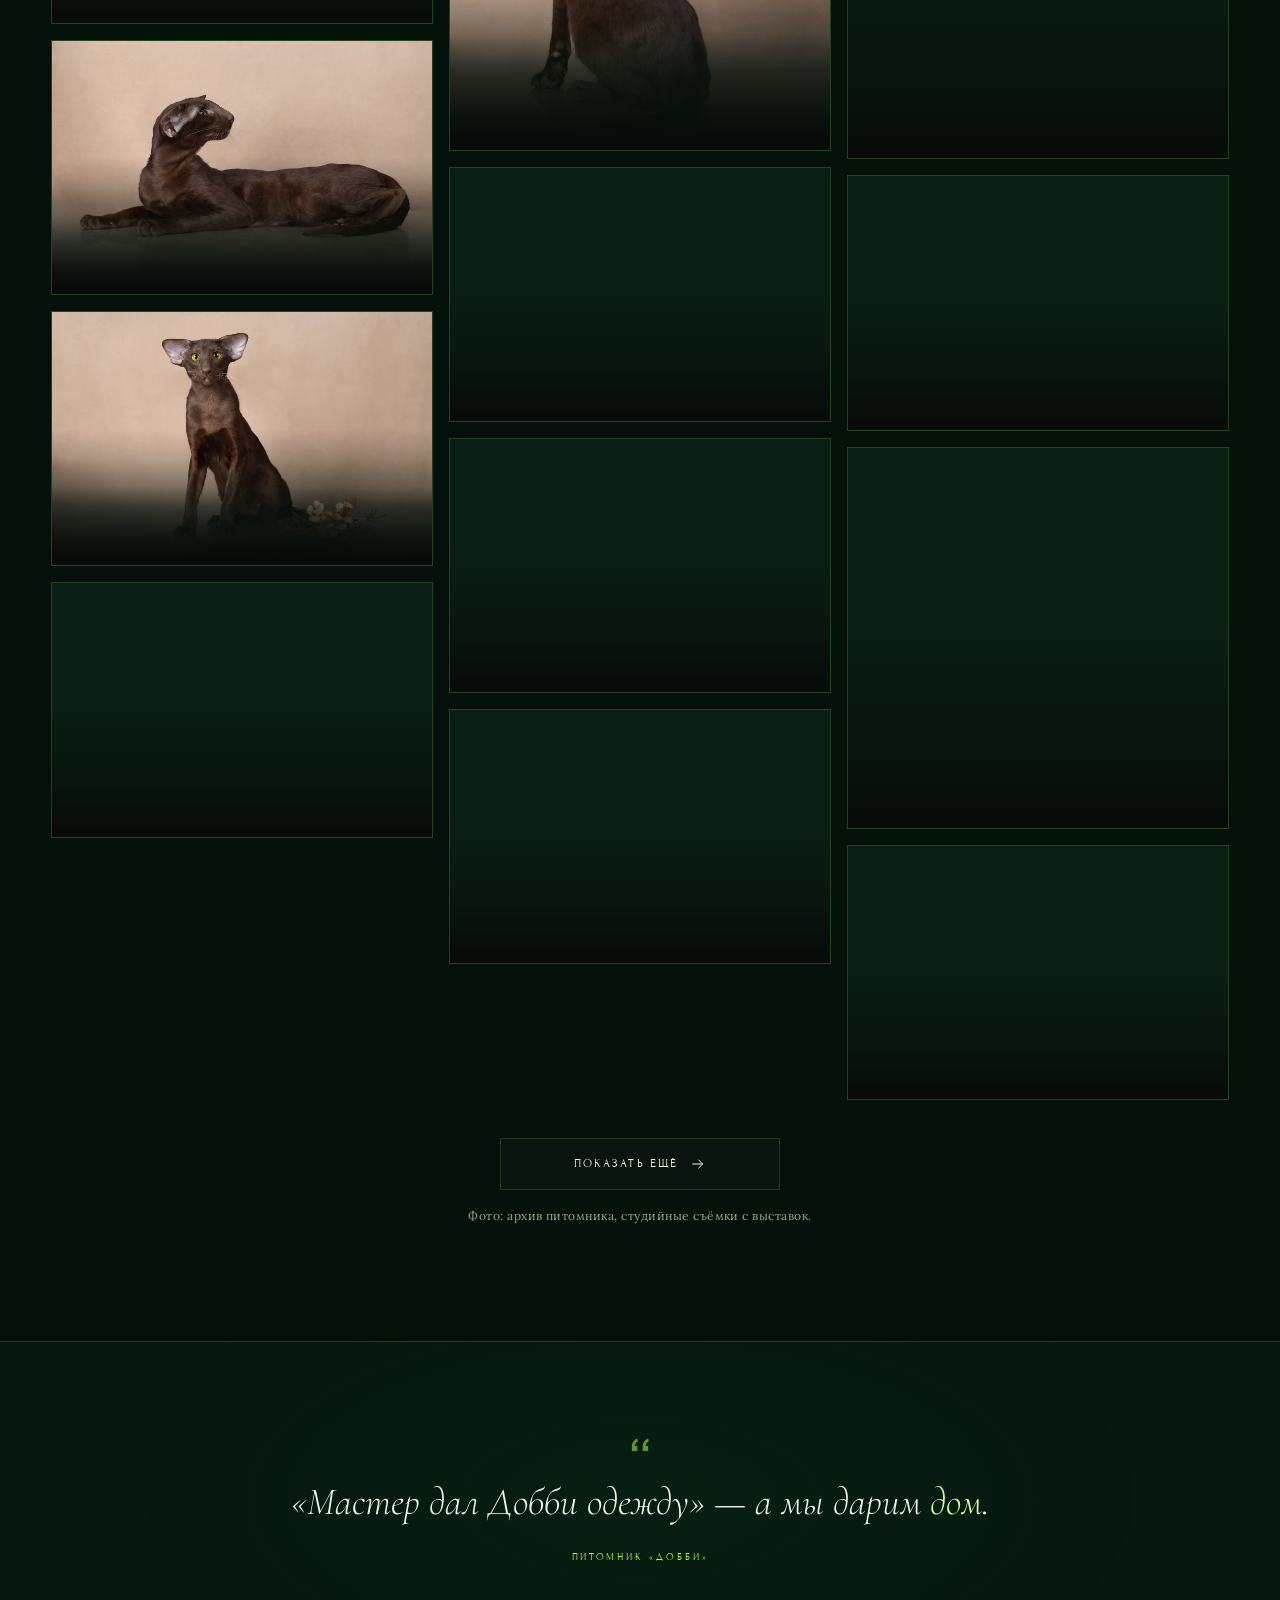
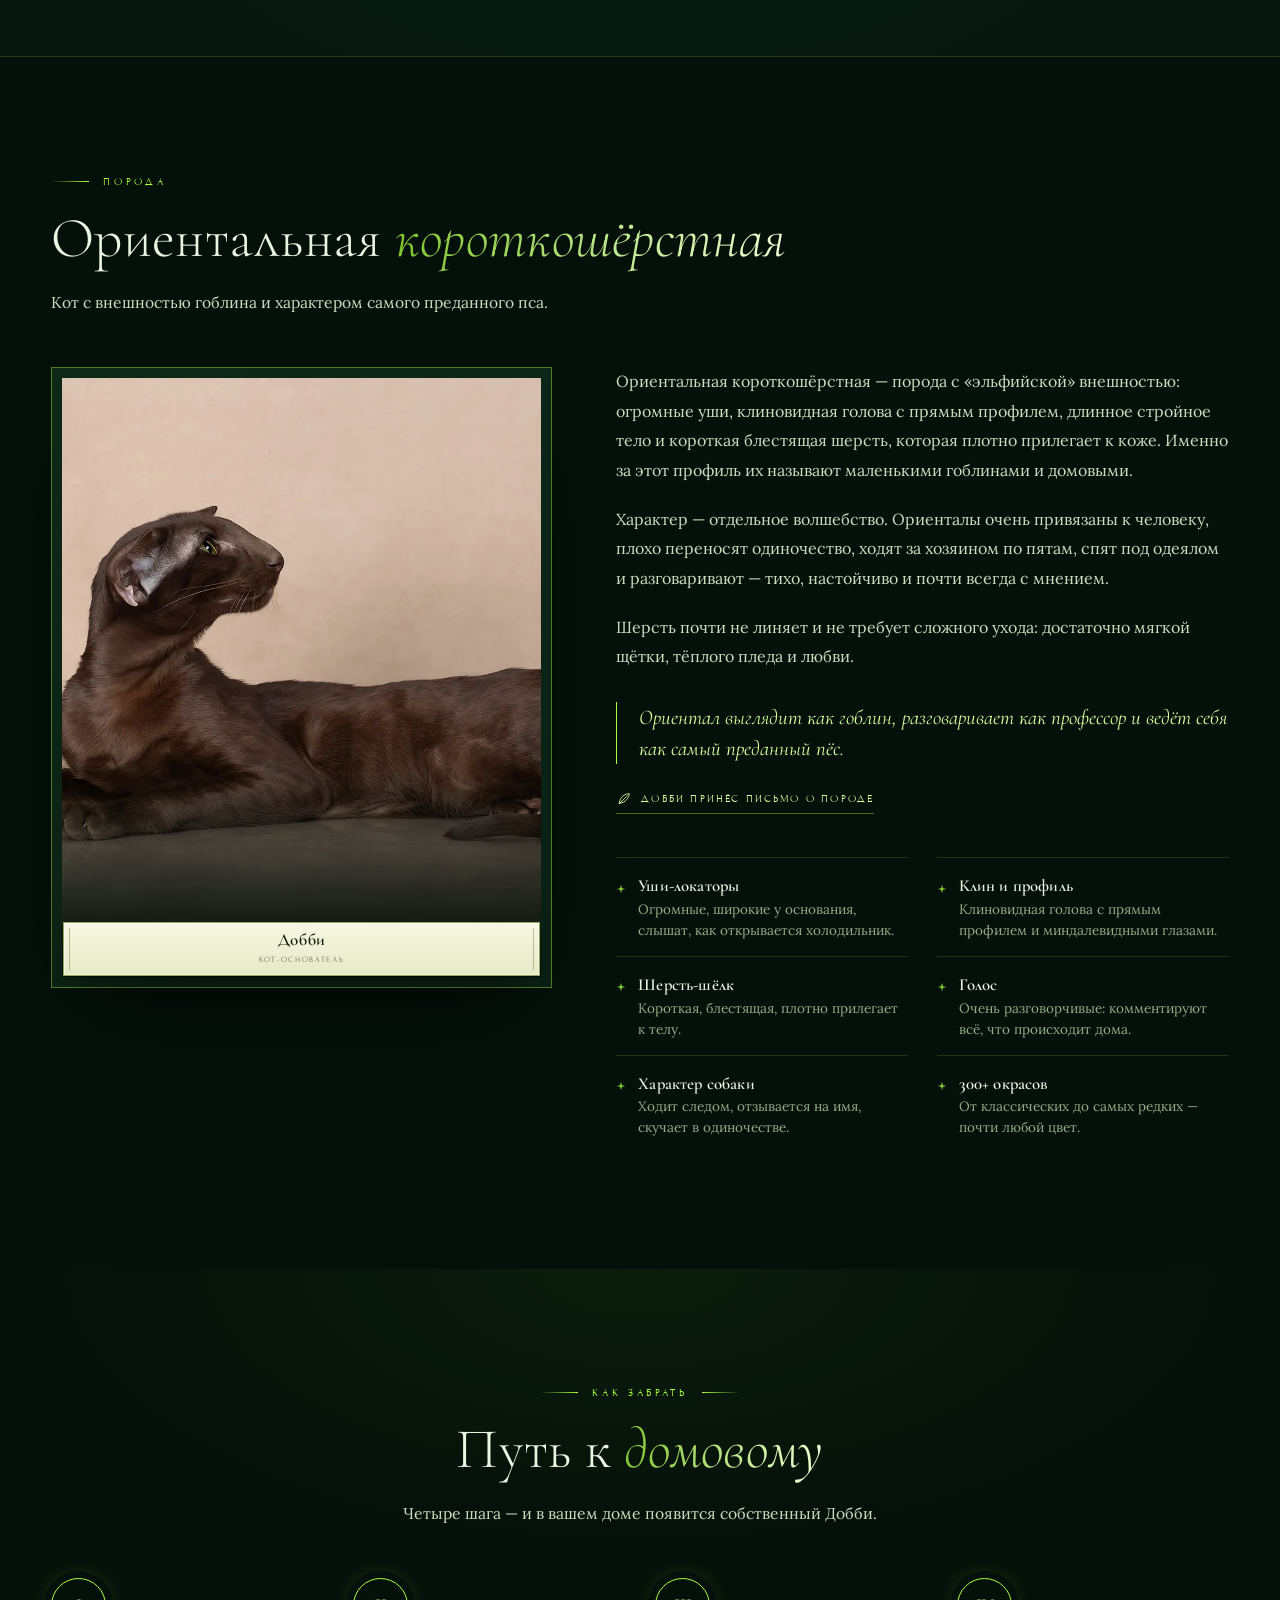
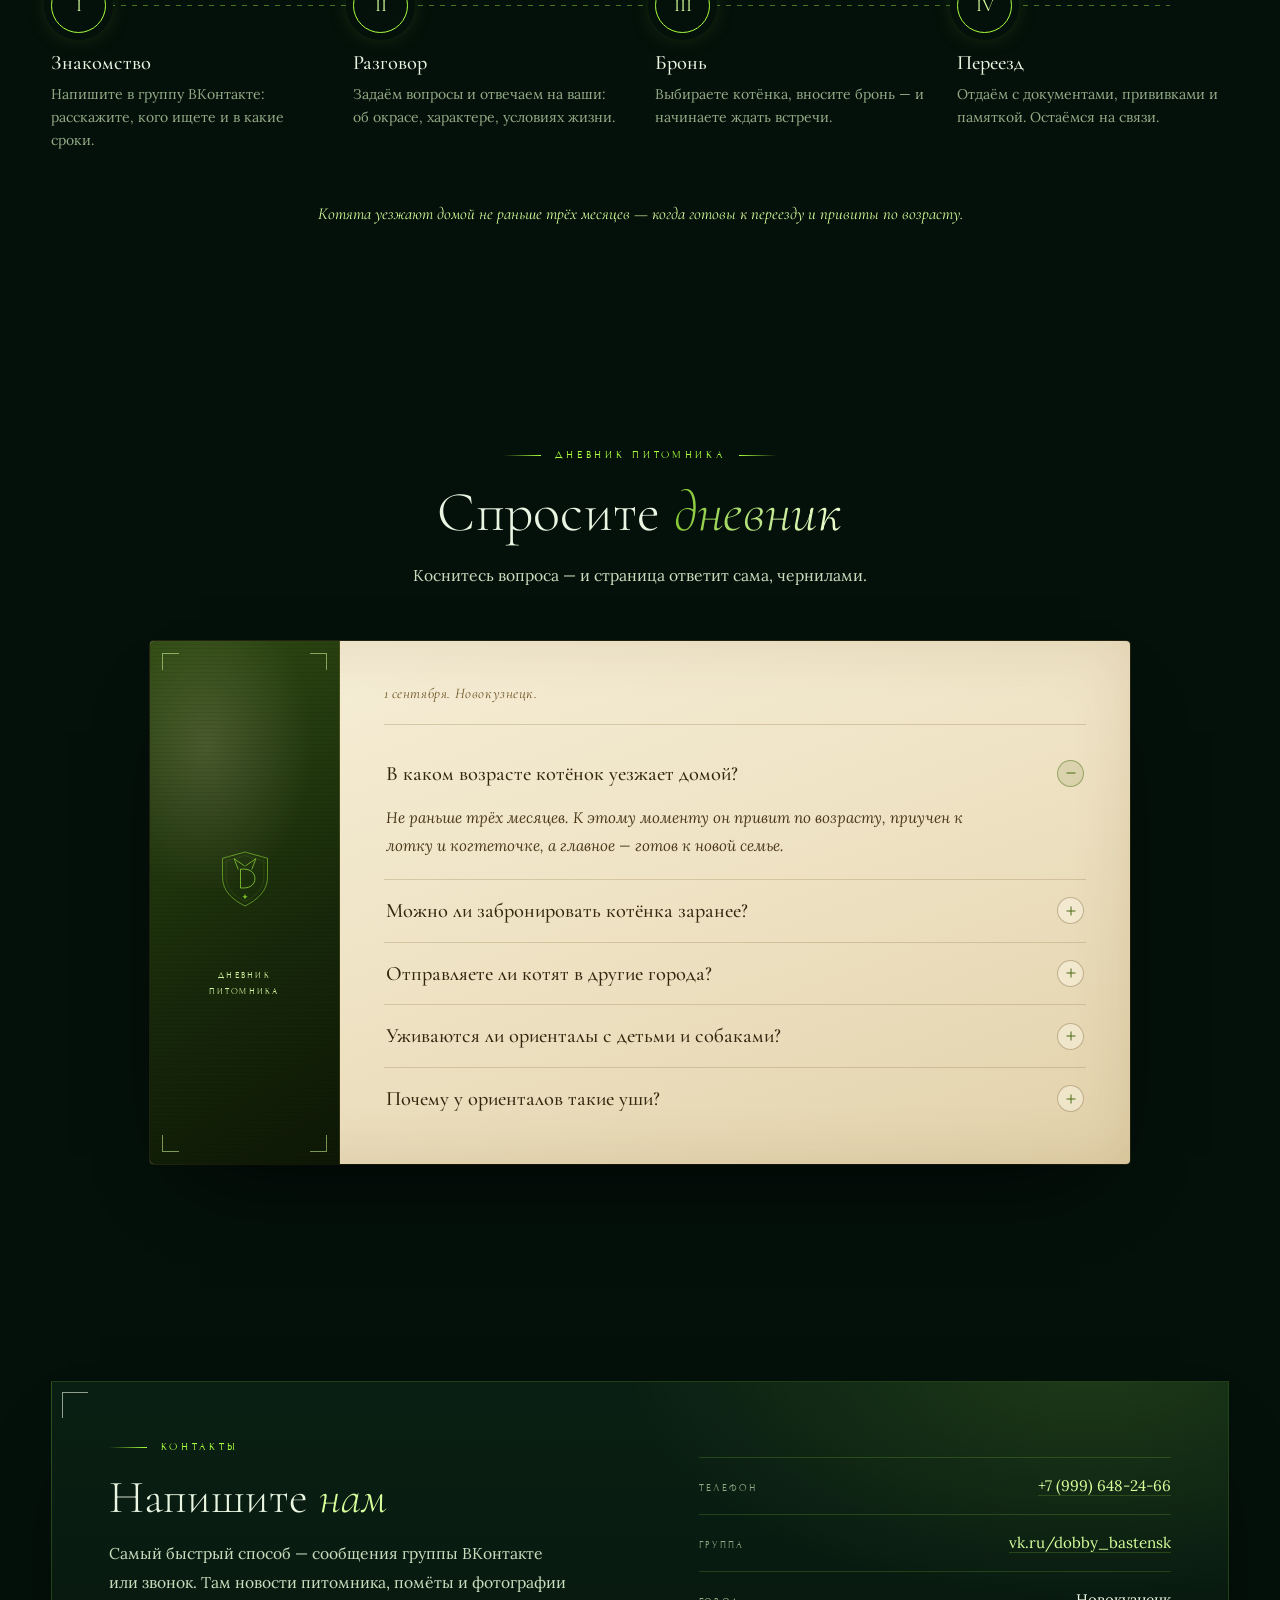
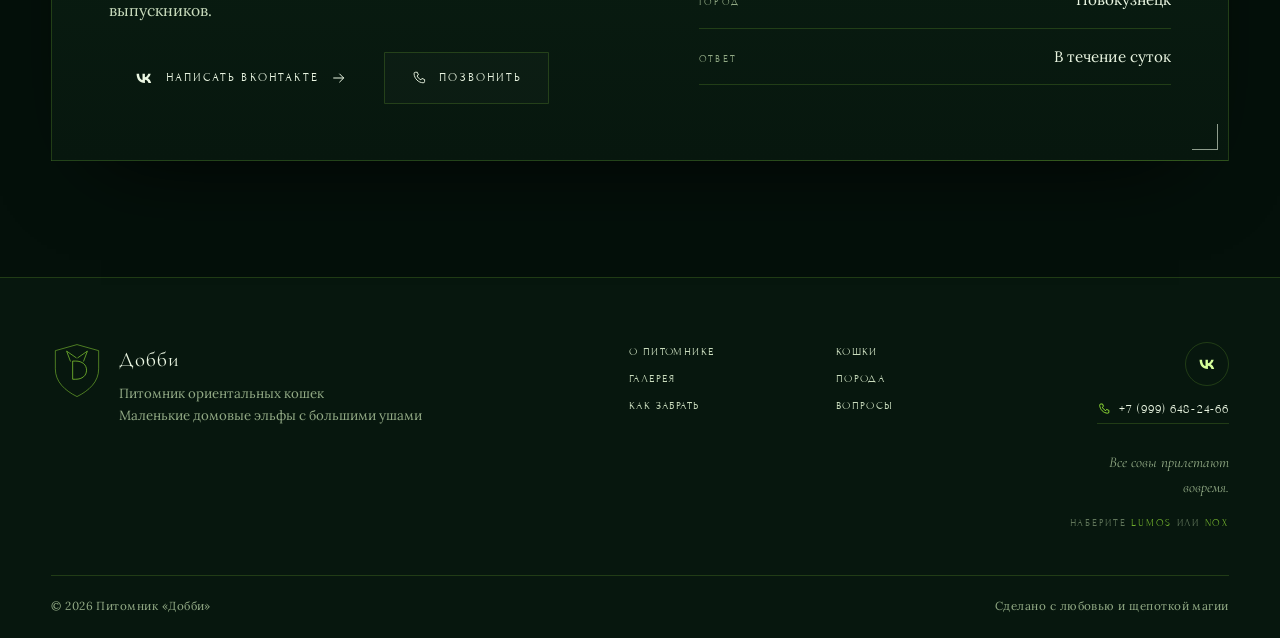
==== commit 96769796: "commit" ====
--- a/index.html
+++ b/index.html
@@ -448,14 +448,14 @@
     <div class="container">
       <div class="section-head" data-reveal>
         <p class="eyebrow">О питомнике</p>
-        <h2>История одного <em>домового</em></h2>
+        <h2>История одного <em>домового эльфа</em></h2>
         <p class="lead">Питомник «Добби» — маленькая вселенная, где ориенталы живут по своим волшебным законам. Люди приходят сюда за котом, а остаются за характером.</p>
       </div>
 
       <div class="about__grid">
         <article class="manuscript" data-reveal>
           <span class="manuscript__mark" aria-hidden="true">✦</span>
-          <p>Всё началось с кота по имени Добби. У него огромные уши, взгляд философа и привычка появляться именно там, где его не ждали. Однажды он повернул голову — и стало ясно: в доме живёт настоящий домовой, сбежавший из Хогвартса.</p>
+          <p>Всё началось с кота по имени Добби. У него огромные уши, взгляд философа и привычка появляться именно там, где его не ждали. Однажды он повернул голову — и стало ясно: в доме живёт настоящий домовой эльф, сбежавший из Хогвартса.</p>
           <p>С тех пор мы занимаемся ориентальными короткошёрстными: сохраняем породный тип, следим за здоровьем линий и ищем для каждого котёнка семью, где его будут любить так же сильно, как любим мы.</p>
           <p>Сегодня в питомнике четыре линии — чёрная, голубая, лиловая и шоколадная. Четыре кошки, четыре характера и одна общая привычка: спать под одеялом.</p>
           <p>Волшебных палочек мы не выдаём. Но коты у нас и правда волшебные.</p>
@@ -793,7 +793,7 @@
       </svg>
       <div>
         <p class="footer__name">Добби</p>
-        <p class="footer__tag">Питомник ориентальных кошек<br>Маленькие домовые с большими ушами</p>
+        <p class="footer__tag">Питомник ориентальных кошек<br>Маленькие домовые эльфы с большими ушами</p>
       </div>
     </div>
 
